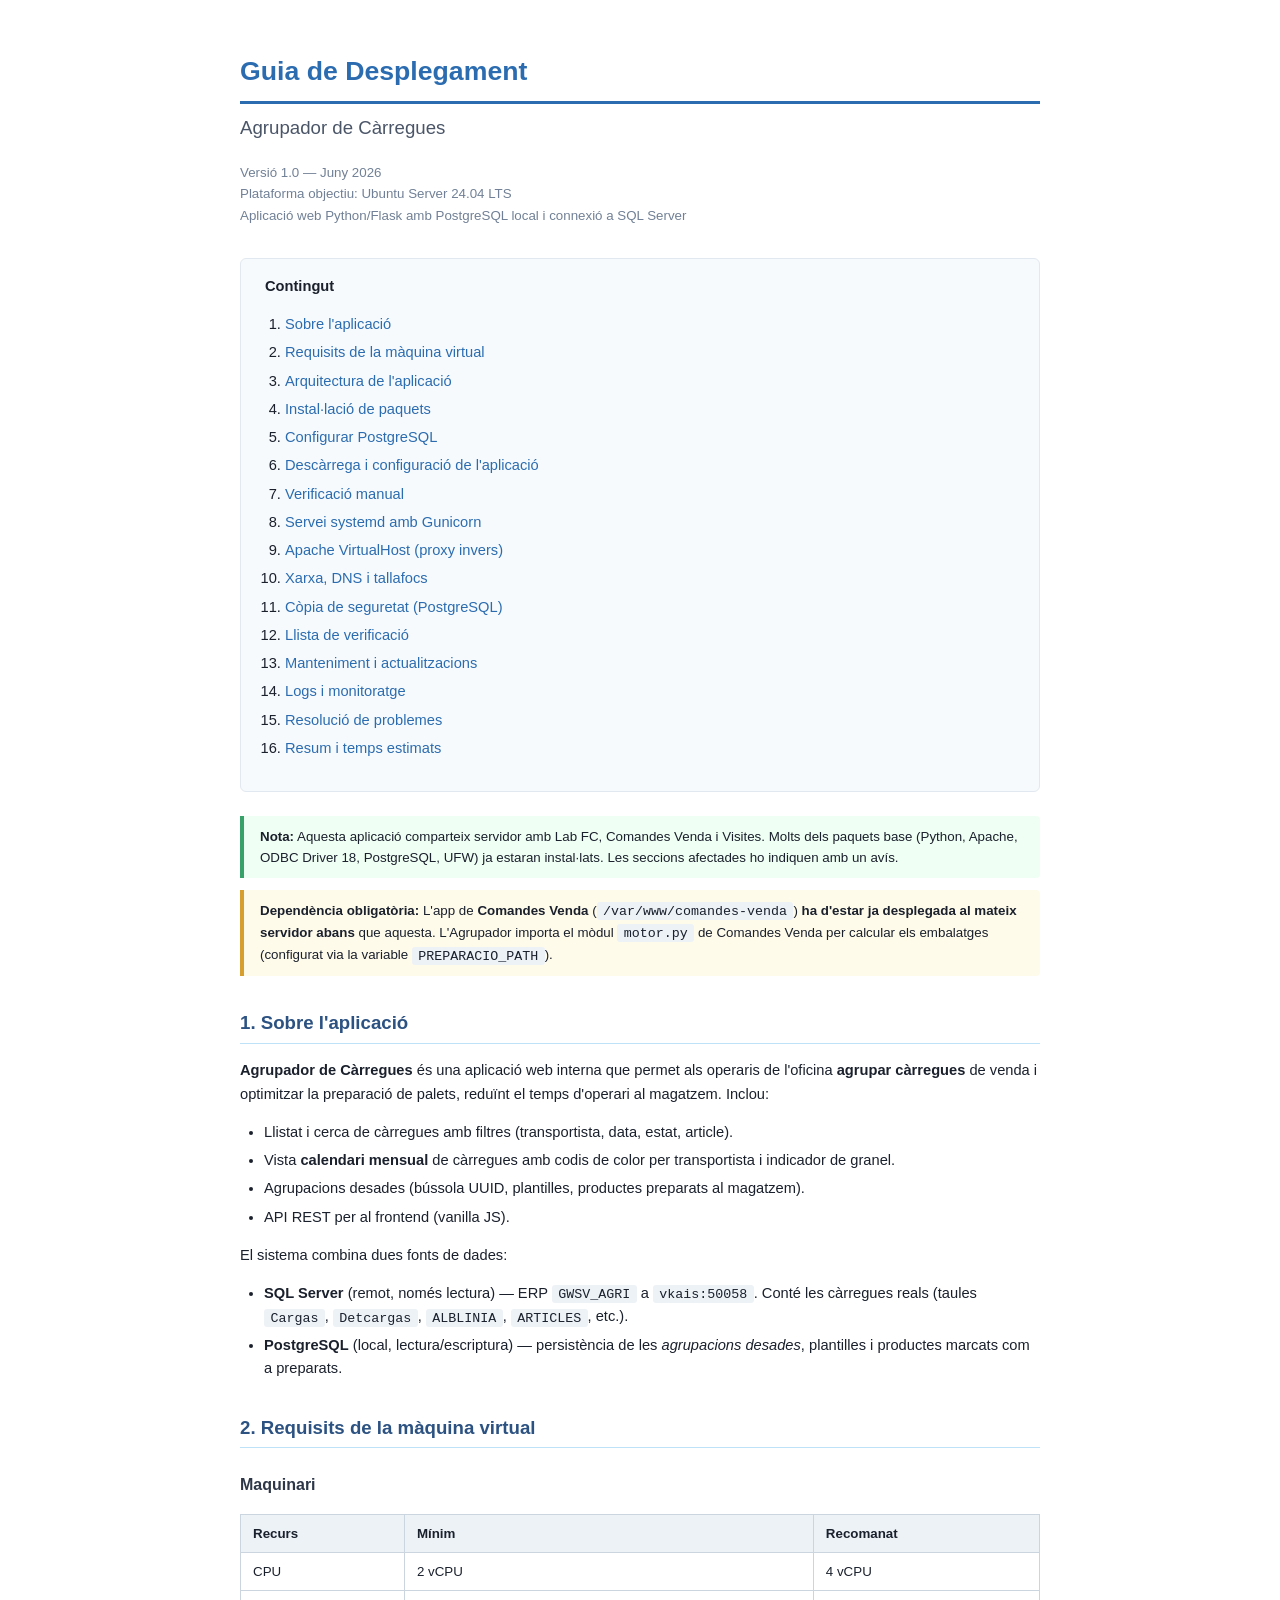
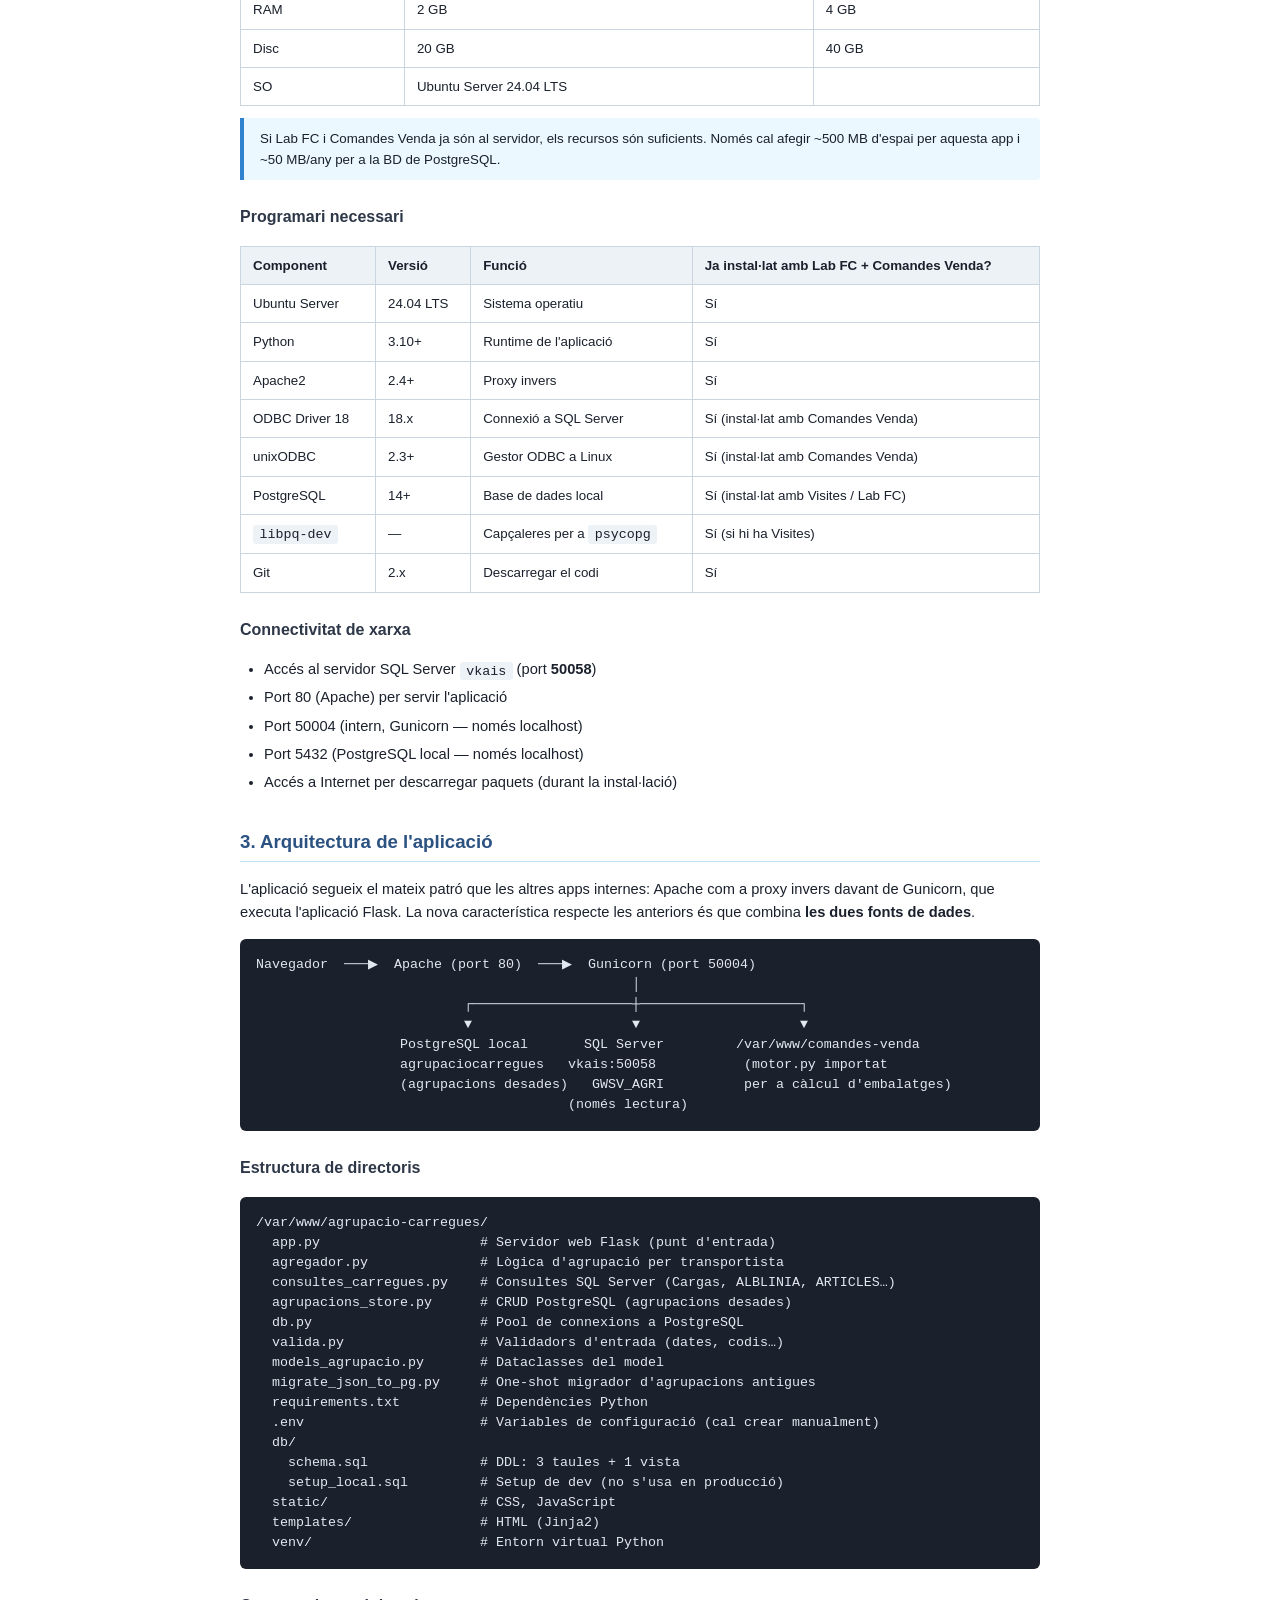
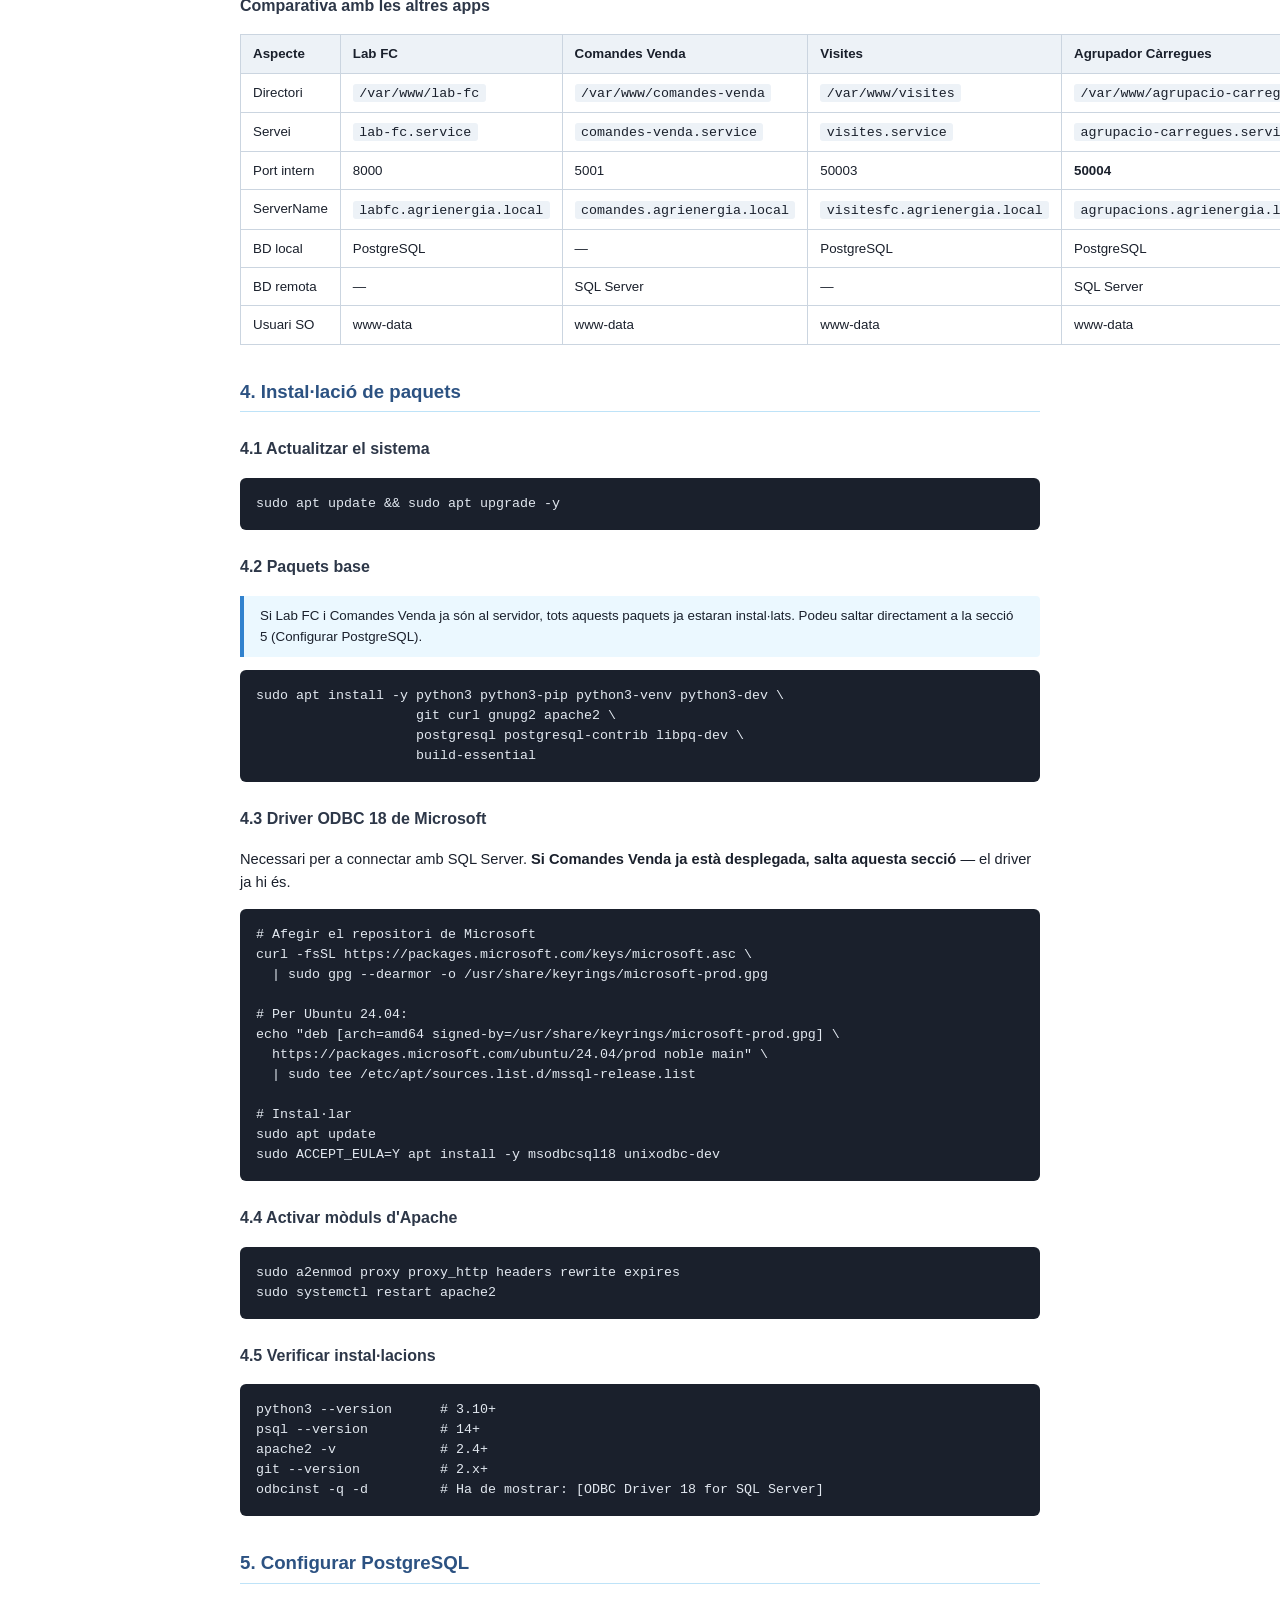
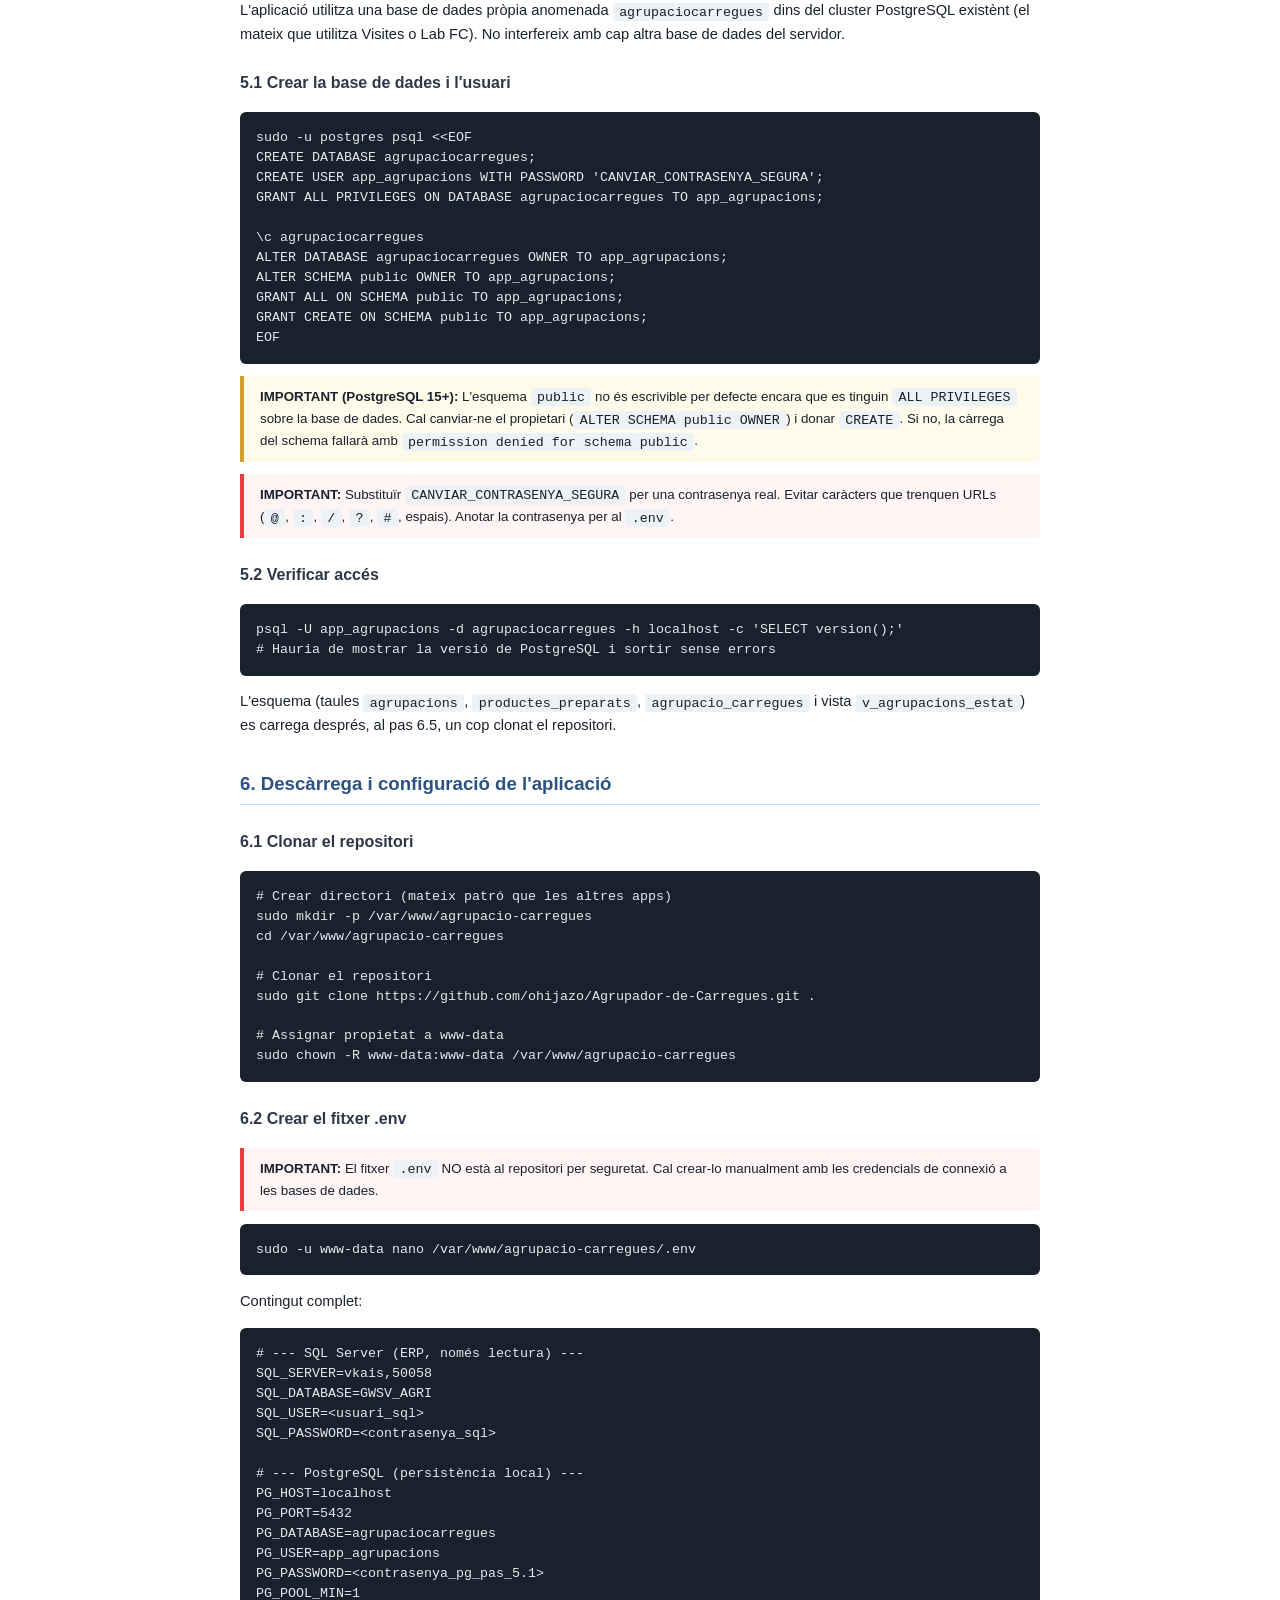
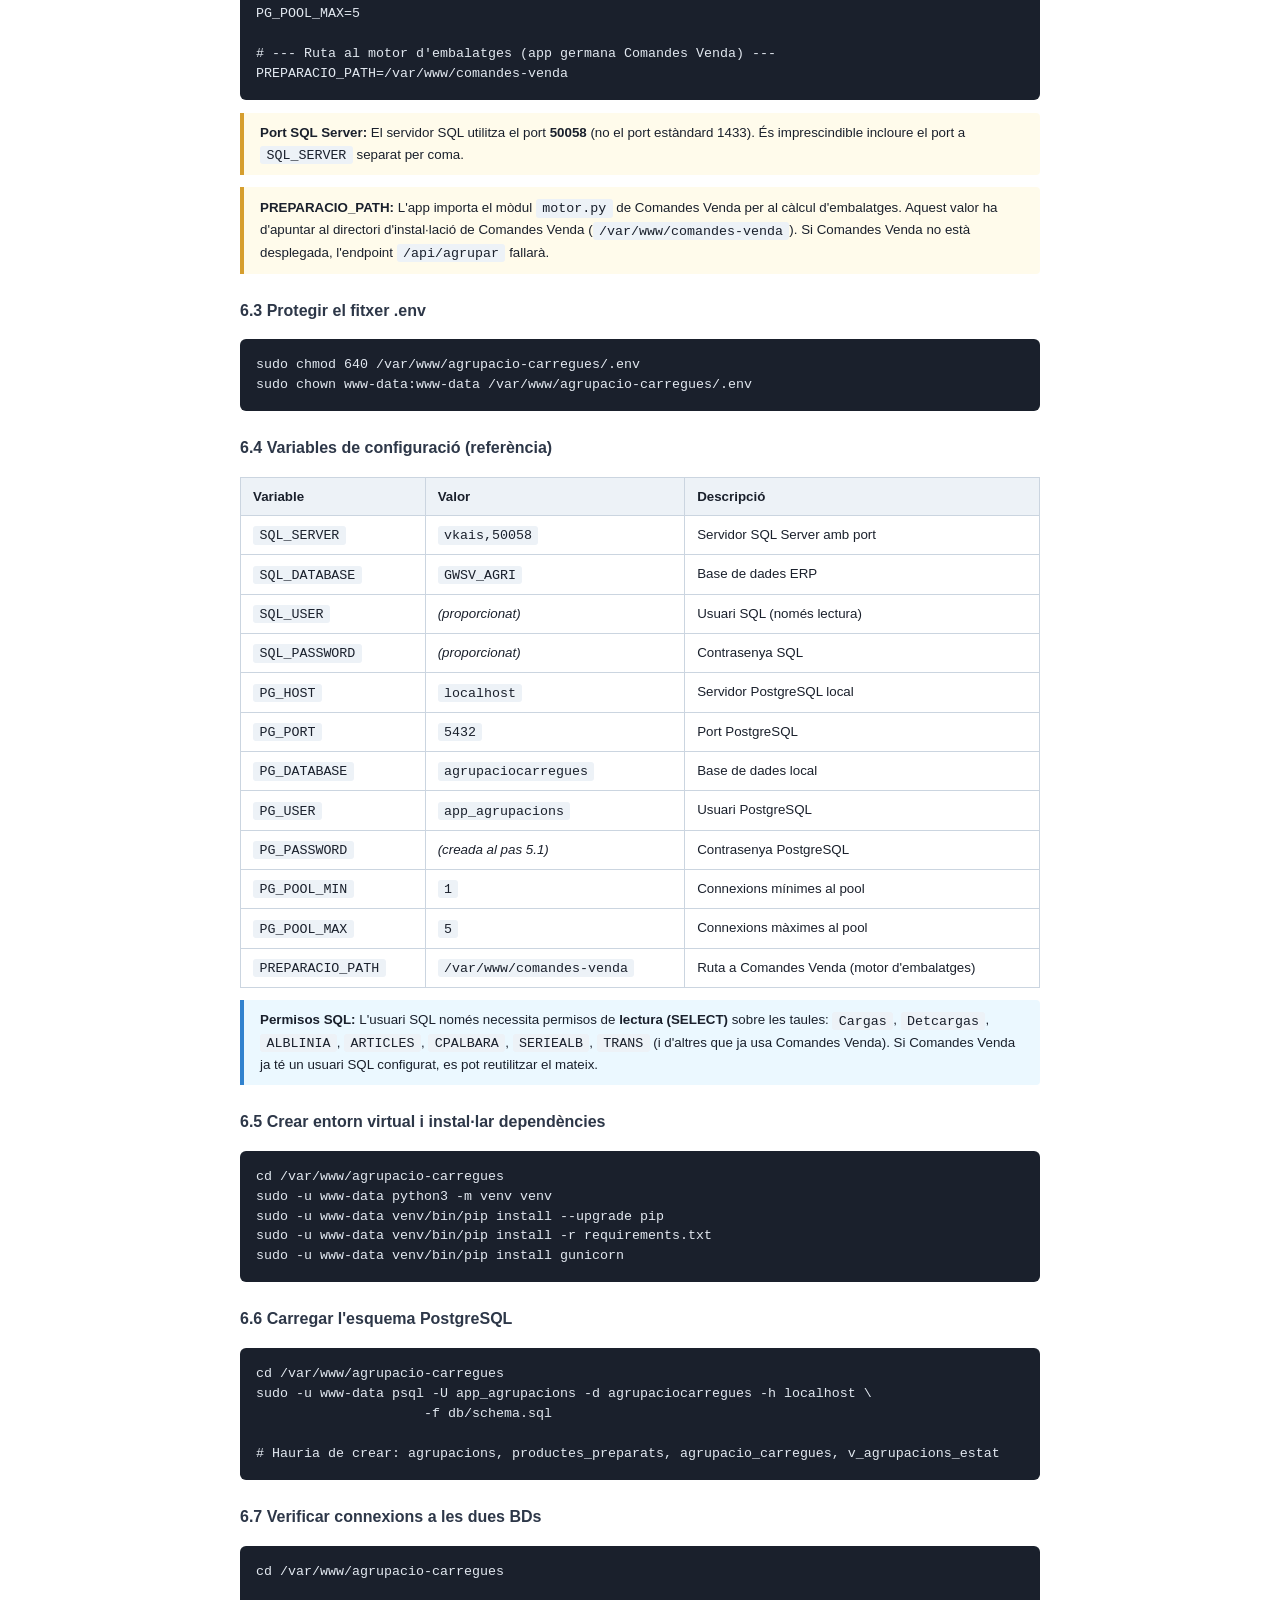
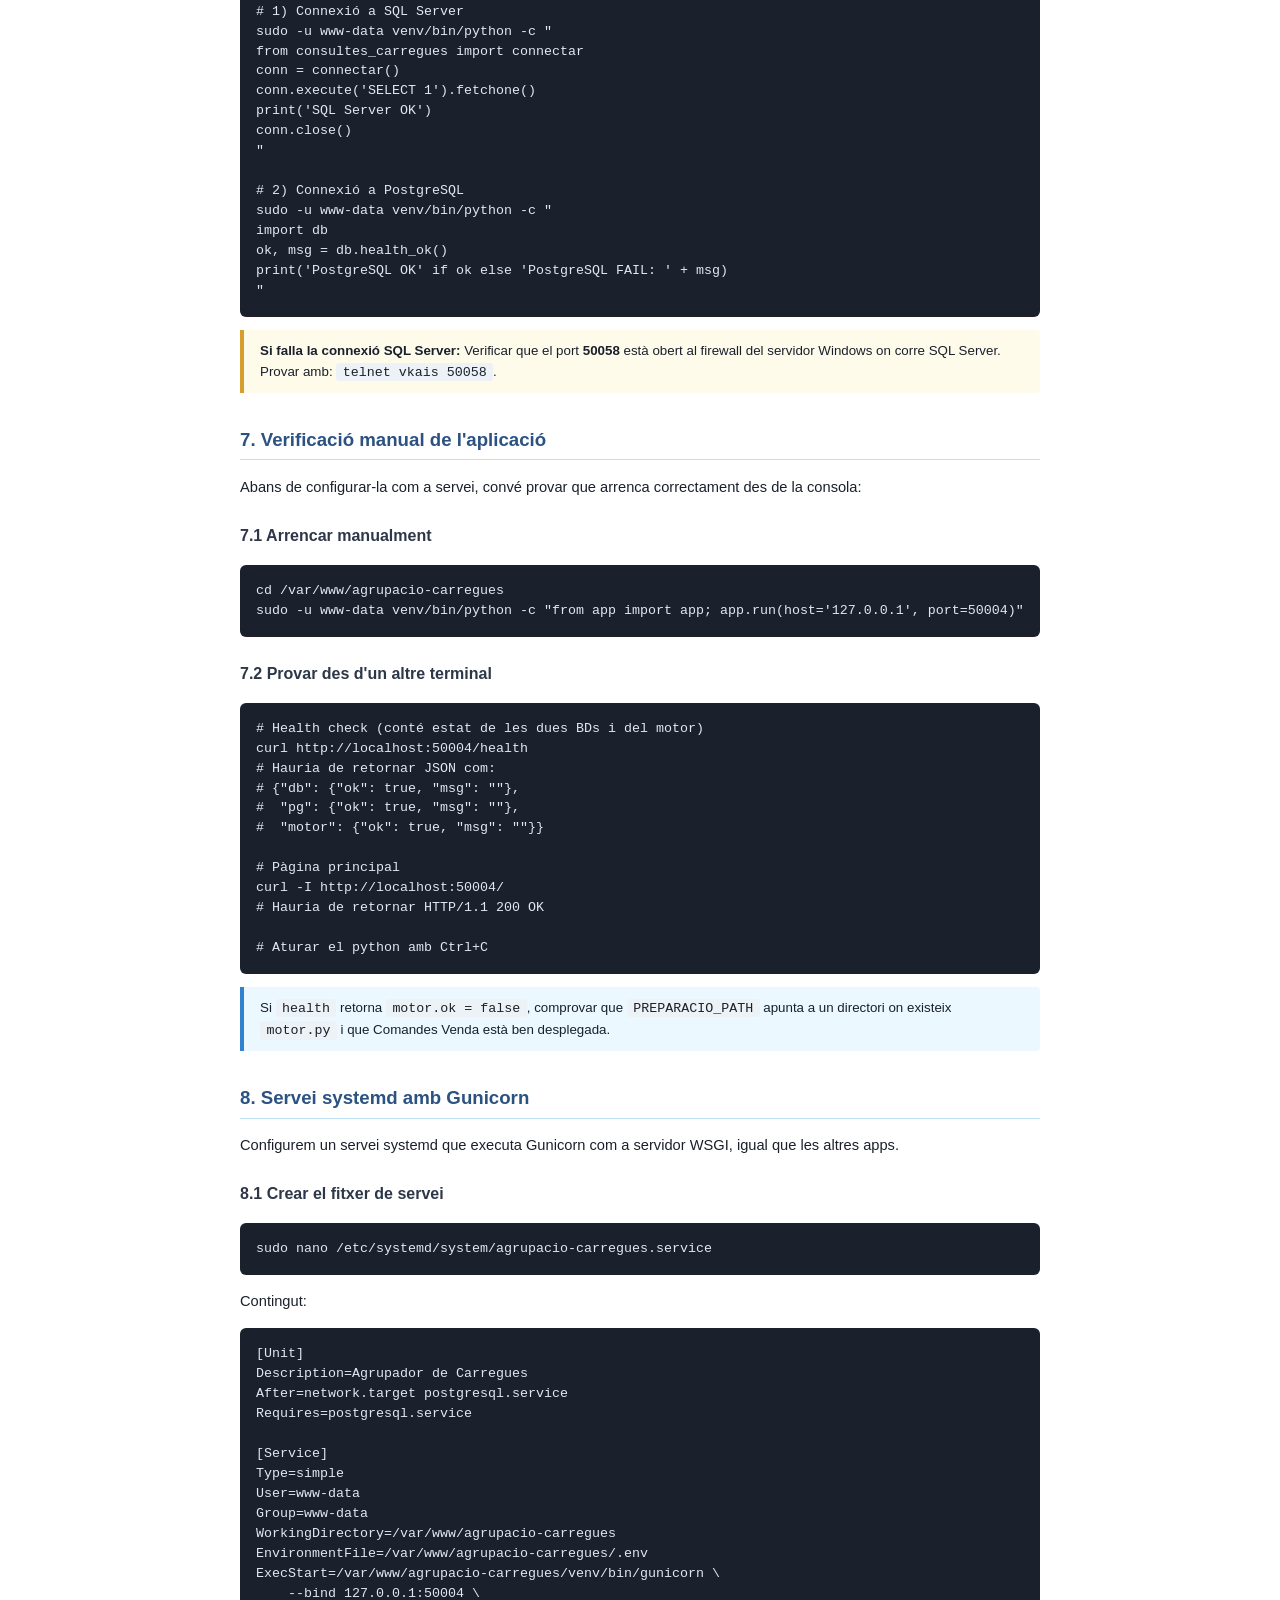
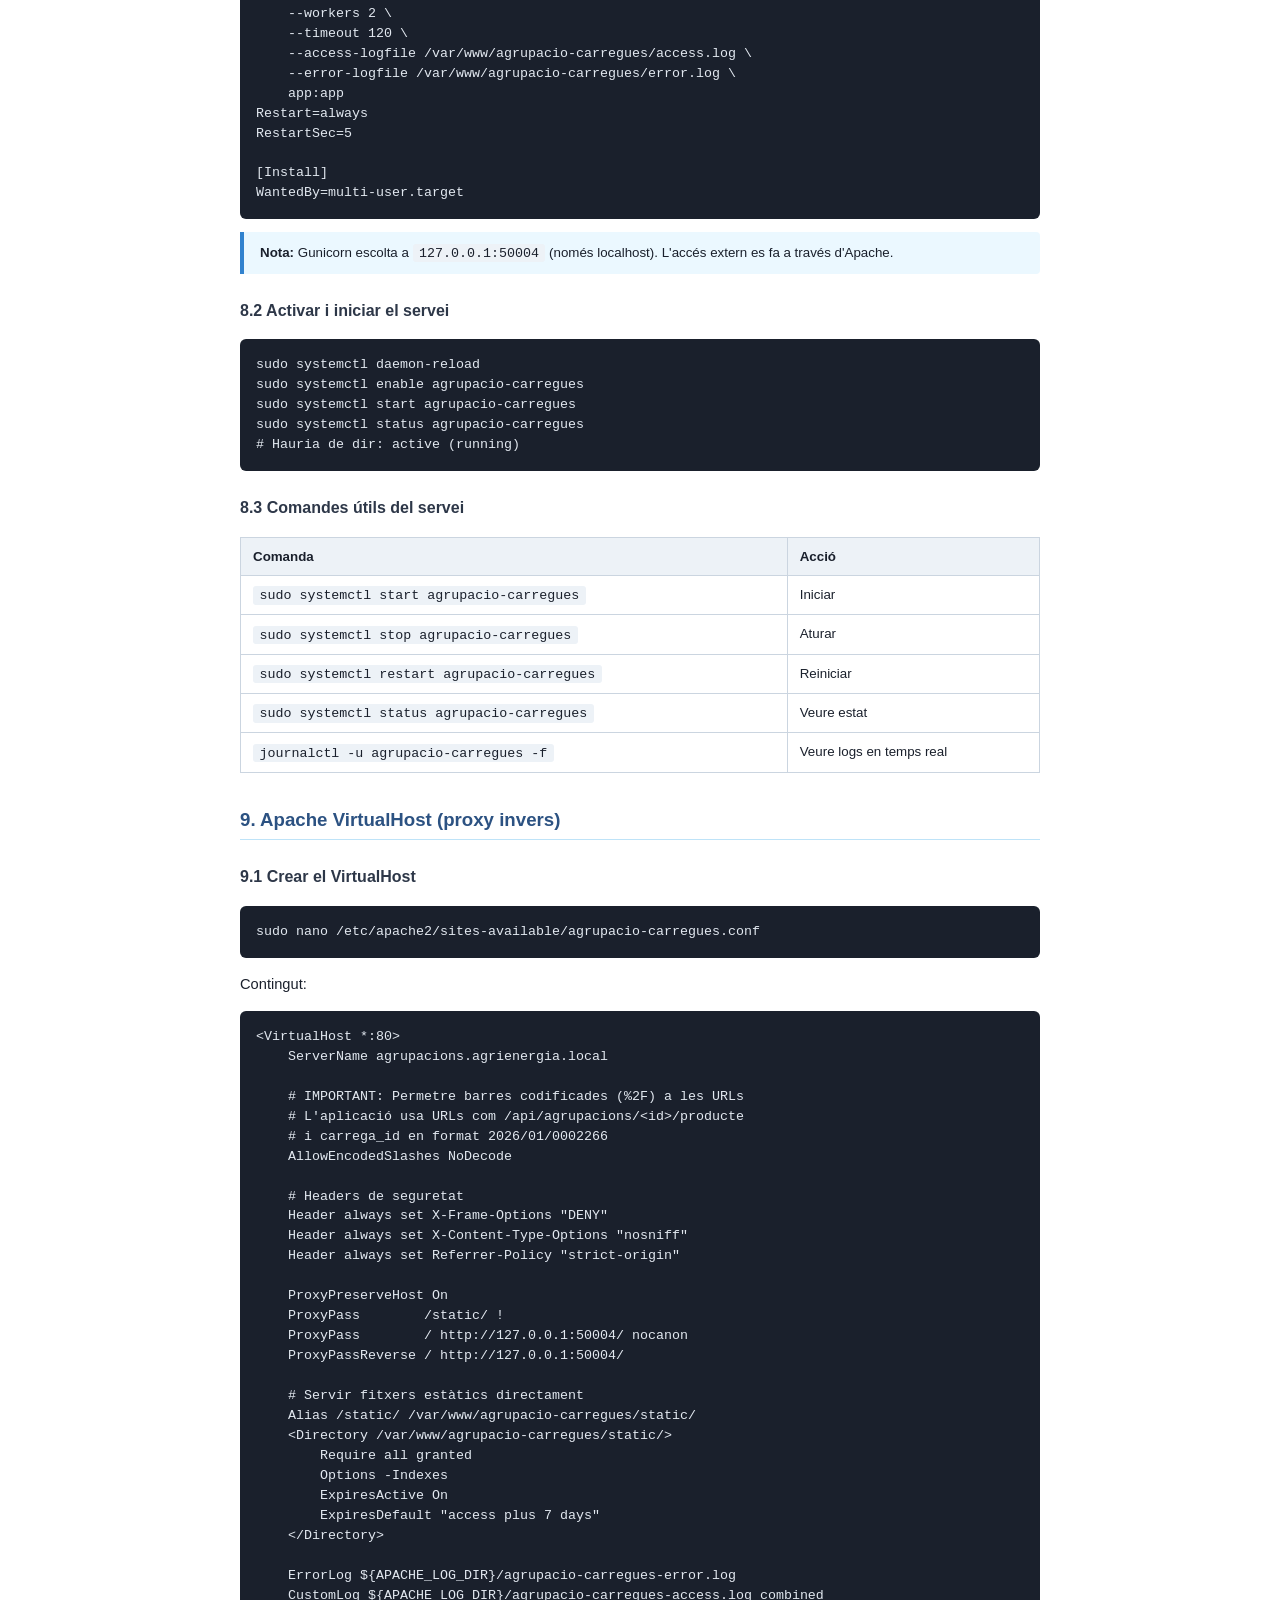
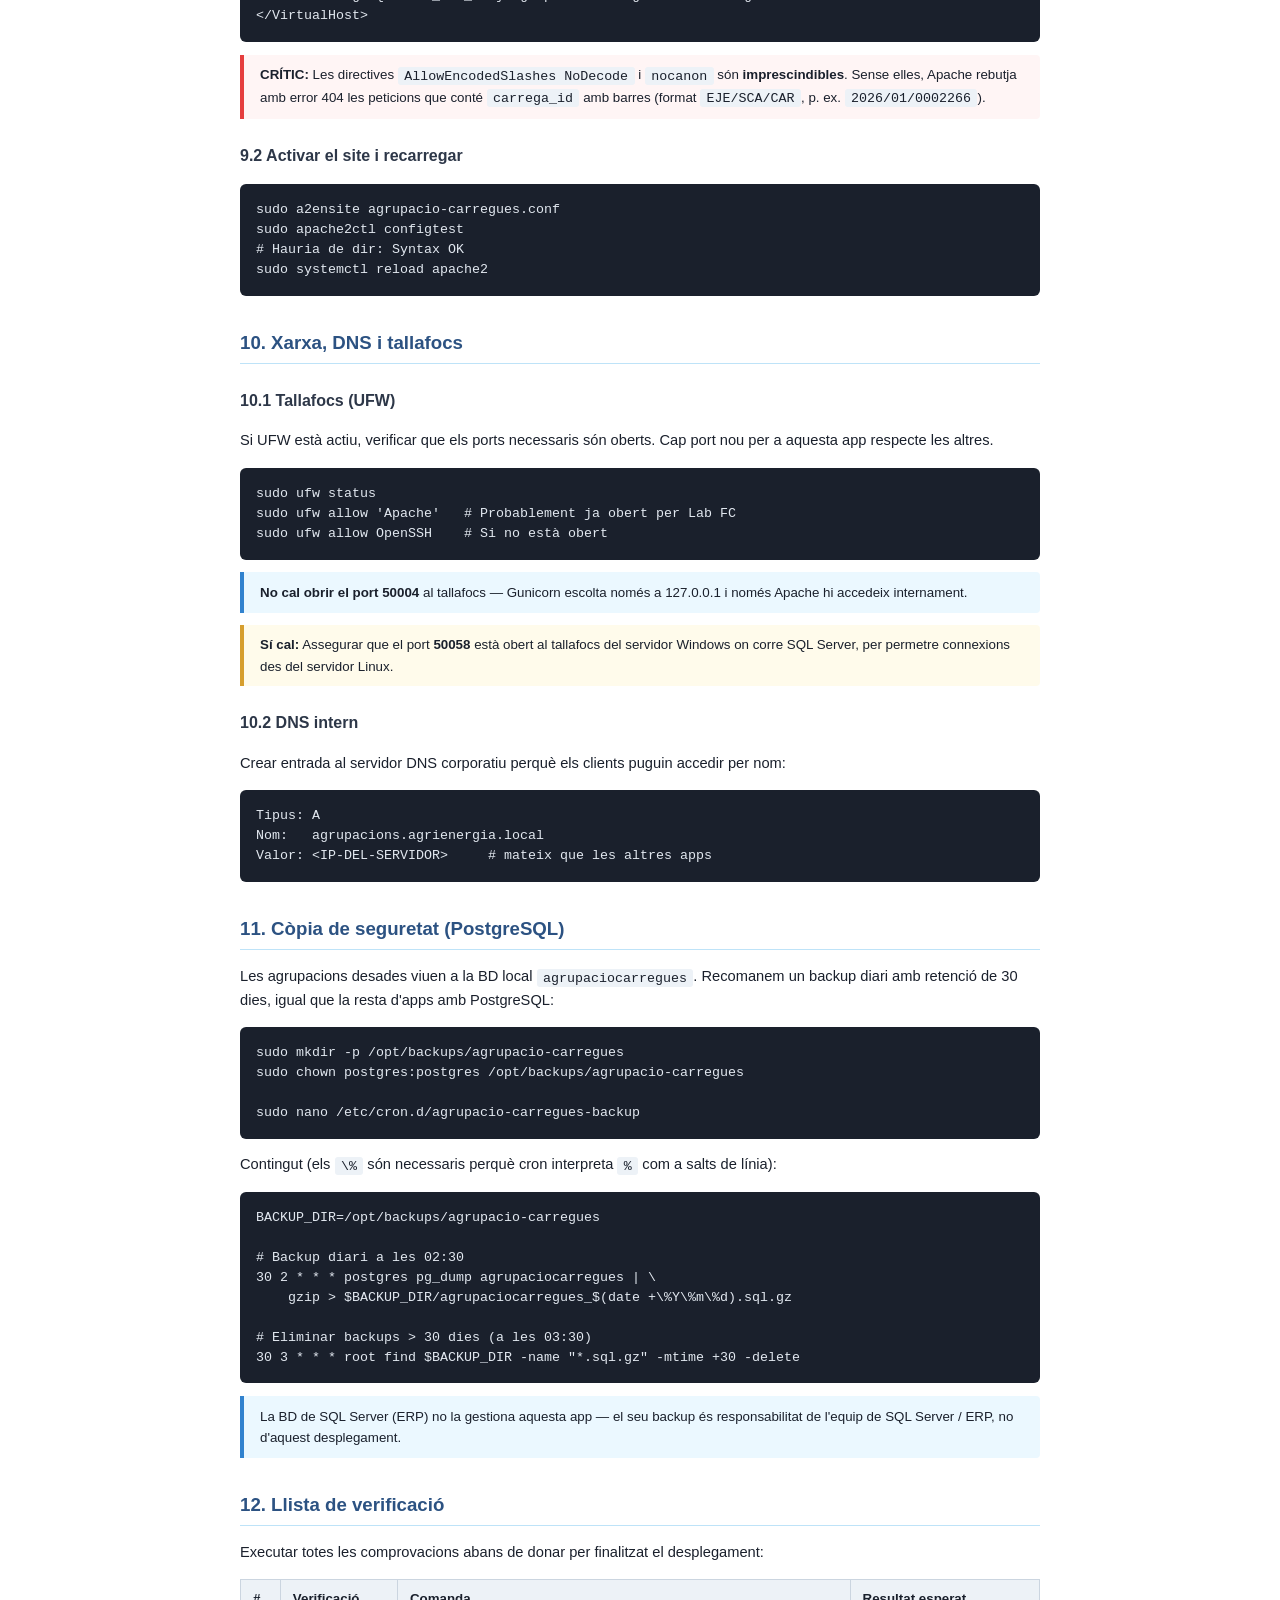
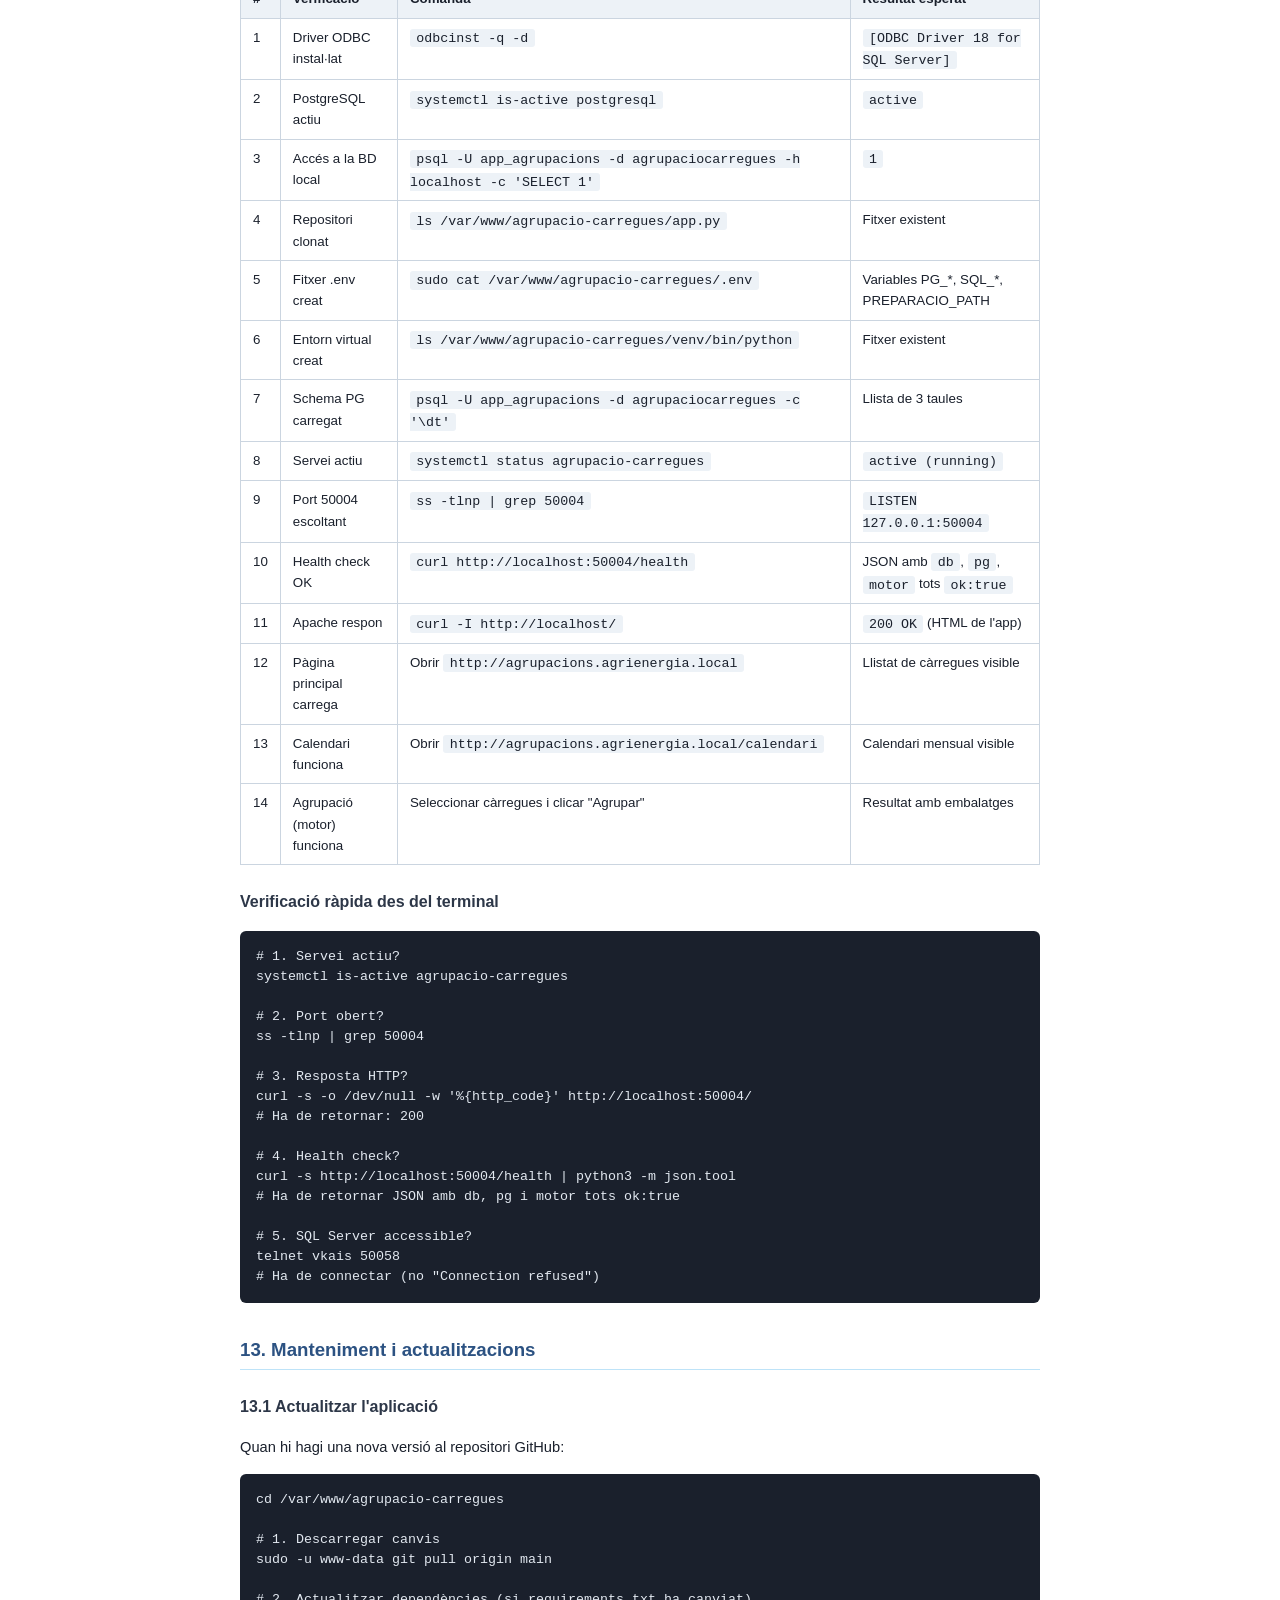
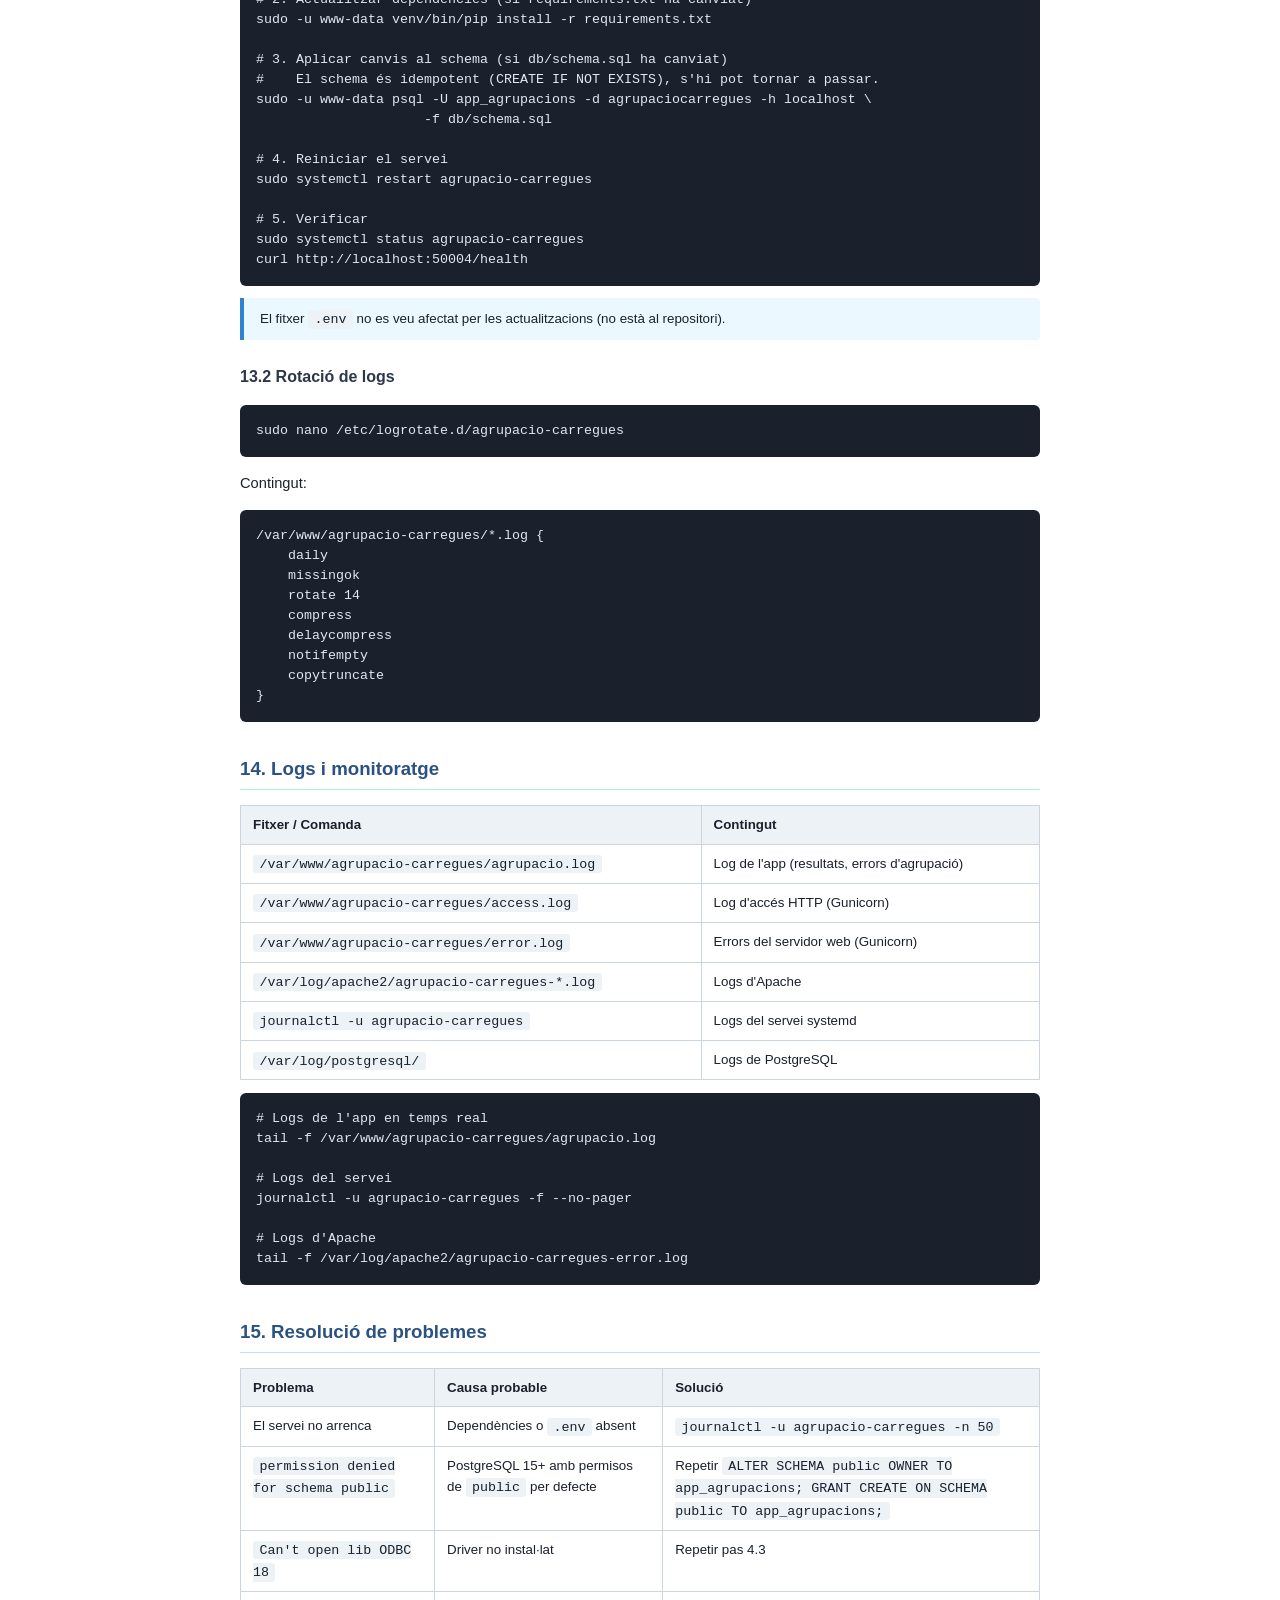
==== docs/guia-desplegament.html @ 23a61c4e "Guia de desplegament v1.0 (Ubuntu Server) Manual per a l'equip de sistemes amb totes les passes per " ====
<!DOCTYPE html>
<html lang="ca">
<head>
    <meta charset="UTF-8">
    <title>Guia de Desplegament - Agrupador de C&agrave;rregues</title>
    <style>
        @page { size: A4; margin: 2cm; }
        body { font-family: 'Segoe UI', Arial, sans-serif; font-size: 11pt; line-height: 1.6; color: #1a202c; max-width: 800px; margin: 0 auto; padding: 2rem; }
        h1 { color: #2b6cb0; font-size: 20pt; border-bottom: 3px solid #2b6cb0; padding-bottom: 0.5rem; }
        h2 { color: #2c5282; font-size: 14pt; margin-top: 2rem; border-bottom: 1px solid #bee3f8; padding-bottom: 0.3rem; page-break-after: avoid; }
        h3 { color: #2d3748; font-size: 12pt; margin-top: 1.5rem; page-break-after: avoid; }
        code { font-family: 'JetBrains Mono', 'Consolas', monospace; background: #edf2f7; padding: 0.1rem 0.4rem; border-radius: 3px; font-size: 10pt; }
        pre { background: #1a202c; color: #e2e8f0; padding: 1rem; border-radius: 6px; overflow-x: auto; font-size: 9.5pt; line-height: 1.5; }
        pre code { background: none; color: inherit; padding: 0; }
        table { width: 100%; border-collapse: collapse; margin: 0.75rem 0; font-size: 10pt; }
        th, td { border: 1px solid #cbd5e0; padding: 0.5rem 0.75rem; text-align: left; vertical-align: top; }
        th { background: #edf2f7; font-weight: 600; }
        .info { background: #ebf8ff; border-left: 4px solid #3182ce; padding: 0.6rem 1rem; margin: 0.75rem 0; border-radius: 0 4px 4px 0; font-size: 10pt; }
        .warning { background: #fffbeb; border-left: 4px solid #d69e2e; padding: 0.6rem 1rem; margin: 0.75rem 0; border-radius: 0 4px 4px 0; font-size: 10pt; }
        .danger { background: #fff5f5; border-left: 4px solid #e53e3e; padding: 0.6rem 1rem; margin: 0.75rem 0; border-radius: 0 4px 4px 0; font-size: 10pt; }
        .success { background: #f0fff4; border-left: 4px solid #38a169; padding: 0.6rem 1rem; margin: 0.75rem 0; border-radius: 0 4px 4px 0; font-size: 10pt; }
        .header-meta { color: #718096; font-size: 10pt; margin-bottom: 2rem; }
        .toc { background: #f7fafc; border: 1px solid #e2e8f0; border-radius: 6px; padding: 1rem 1.5rem; margin: 1.5rem 0; }
        .toc ol { padding-left: 1.25rem; }
        .toc a { color: #2b6cb0; text-decoration: none; }
        ul, ol { padding-left: 1.5rem; }
        li { margin-bottom: 0.3rem; }
        .footer { margin-top: 3rem; padding-top: 1rem; border-top: 1px solid #e2e8f0; color: #a0aec0; font-size: 9pt; text-align: center; }
    </style>
</head>
<body>

<h1>Guia de Desplegament</h1>
<p style="font-size: 14pt; color: #4a5568; margin-top: -0.5rem;">Agrupador de C&agrave;rregues</p>
<div class="header-meta">
    Versi&oacute; 1.0 &mdash; Juny 2026<br>
    Plataforma objectiu: Ubuntu Server 24.04 LTS<br>
    Aplicaci&oacute; web Python/Flask amb PostgreSQL local i connexi&oacute; a SQL Server
</div>

<div class="toc">
    <strong>Contingut</strong>
    <ol>
        <li><a href="#sobre">Sobre l'aplicaci&oacute;</a></li>
        <li><a href="#requisits">Requisits de la m&agrave;quina virtual</a></li>
        <li><a href="#arquitectura">Arquitectura de l'aplicaci&oacute;</a></li>
        <li><a href="#instal">Instal&middot;laci&oacute; de paquets</a></li>
        <li><a href="#postgres">Configurar PostgreSQL</a></li>
        <li><a href="#descarrega">Desc&agrave;rrega i configuraci&oacute; de l'aplicaci&oacute;</a></li>
        <li><a href="#verificacio-manual">Verificaci&oacute; manual</a></li>
        <li><a href="#servei">Servei systemd amb Gunicorn</a></li>
        <li><a href="#apache">Apache VirtualHost (proxy invers)</a></li>
        <li><a href="#xarxa">Xarxa, DNS i tallafocs</a></li>
        <li><a href="#backup">C&ograve;pia de seguretat (PostgreSQL)</a></li>
        <li><a href="#verificacio">Llista de verificaci&oacute;</a></li>
        <li><a href="#manteniment">Manteniment i actualitzacions</a></li>
        <li><a href="#logs">Logs i monitoratge</a></li>
        <li><a href="#troubleshooting">Resoluci&oacute; de problemes</a></li>
        <li><a href="#resum">Resum i temps estimats</a></li>
    </ol>
</div>

<div class="success">
    <strong>Nota:</strong> Aquesta aplicaci&oacute; comparteix servidor amb Lab FC, Comandes Venda i Visites. Molts dels paquets base (Python, Apache, ODBC Driver 18, PostgreSQL, UFW) ja estaran instal&middot;lats. Les seccions afectades ho indiquen amb un av&iacute;s.
</div>

<div class="warning">
    <strong>Depend&egrave;ncia obligat&ograve;ria:</strong> L'app de <strong>Comandes Venda</strong> (<code>/var/www/comandes-venda</code>) <strong>ha d'estar ja desplegada al mateix servidor abans</strong> que aquesta. L'Agrupador importa el m&ograve;dul <code>motor.py</code> de Comandes Venda per calcular els embalatges (configurat via la variable <code>PREPARACIO_PATH</code>).
</div>

<!-- 1. SOBRE L'APP -->
<h2 id="sobre">1. Sobre l'aplicaci&oacute;</h2>
<p><strong>Agrupador de C&agrave;rregues</strong> &eacute;s una aplicaci&oacute; web interna que permet als operaris de l'oficina <strong>agrupar c&agrave;rregues</strong> de venda i optimitzar la preparaci&oacute; de palets, redu&iuml;nt el temps d'operari al magatzem. Inclou:</p>
<ul>
    <li>Llistat i cerca de c&agrave;rregues amb filtres (transportista, data, estat, article).</li>
    <li>Vista <strong>calendari mensual</strong> de c&agrave;rregues amb codis de color per transportista i indicador de granel.</li>
    <li>Agrupacions desades (b&uacute;ssola UUID, plantilles, productes preparats al magatzem).</li>
    <li>API REST per al frontend (vanilla JS).</li>
</ul>

<p>El sistema combina dues fonts de dades:</p>
<ul>
    <li><strong>SQL Server</strong> (remot, nom&eacute;s lectura) &mdash; ERP <code>GWSV_AGRI</code> a <code>vkais:50058</code>. Cont&eacute; les c&agrave;rregues reals (taules <code>Cargas</code>, <code>Detcargas</code>, <code>ALBLINIA</code>, <code>ARTICLES</code>, etc.).</li>
    <li><strong>PostgreSQL</strong> (local, lectura/escriptura) &mdash; persist&egrave;ncia de les <em>agrupacions desades</em>, plantilles i productes marcats com a preparats.</li>
</ul>

<!-- 2. REQUISITS VM -->
<h2 id="requisits">2. Requisits de la m&agrave;quina virtual</h2>

<h3>Maquinari</h3>
<table>
    <tr><th>Recurs</th><th>M&iacute;nim</th><th>Recomanat</th></tr>
    <tr><td>CPU</td><td>2 vCPU</td><td>4 vCPU</td></tr>
    <tr><td>RAM</td><td>2 GB</td><td>4 GB</td></tr>
    <tr><td>Disc</td><td>20 GB</td><td>40 GB</td></tr>
    <tr><td>SO</td><td>Ubuntu Server 24.04 LTS</td><td></td></tr>
</table>

<div class="info">
    Si Lab FC i Comandes Venda ja s&oacute;n al servidor, els recursos s&oacute;n suficients. Nom&eacute;s cal afegir ~500 MB d'espai per aquesta app i ~50 MB/any per a la BD de PostgreSQL.
</div>

<h3>Programari necessari</h3>
<table>
    <tr><th>Component</th><th>Versi&oacute;</th><th>Funci&oacute;</th><th>Ja instal&middot;lat amb Lab FC + Comandes Venda?</th></tr>
    <tr><td>Ubuntu Server</td><td>24.04 LTS</td><td>Sistema operatiu</td><td>S&iacute;</td></tr>
    <tr><td>Python</td><td>3.10+</td><td>Runtime de l'aplicaci&oacute;</td><td>S&iacute;</td></tr>
    <tr><td>Apache2</td><td>2.4+</td><td>Proxy invers</td><td>S&iacute;</td></tr>
    <tr><td>ODBC Driver 18</td><td>18.x</td><td>Connexi&oacute; a SQL Server</td><td>S&iacute; (instal&middot;lat amb Comandes Venda)</td></tr>
    <tr><td>unixODBC</td><td>2.3+</td><td>Gestor ODBC a Linux</td><td>S&iacute; (instal&middot;lat amb Comandes Venda)</td></tr>
    <tr><td>PostgreSQL</td><td>14+</td><td>Base de dades local</td><td>S&iacute; (instal&middot;lat amb Visites / Lab FC)</td></tr>
    <tr><td><code>libpq-dev</code></td><td>&mdash;</td><td>Capçaleres per a <code>psycopg</code></td><td>S&iacute; (si hi ha Visites)</td></tr>
    <tr><td>Git</td><td>2.x</td><td>Descarregar el codi</td><td>S&iacute;</td></tr>
</table>

<h3>Connectivitat de xarxa</h3>
<ul>
    <li>Acc&eacute;s al servidor SQL Server <code>vkais</code> (port <strong>50058</strong>)</li>
    <li>Port 80 (Apache) per servir l'aplicaci&oacute;</li>
    <li>Port 50004 (intern, Gunicorn &mdash; nom&eacute;s localhost)</li>
    <li>Port 5432 (PostgreSQL local &mdash; nom&eacute;s localhost)</li>
    <li>Acc&eacute;s a Internet per descarregar paquets (durant la instal&middot;laci&oacute;)</li>
</ul>

<!-- 3. ARQUITECTURA -->
<h2 id="arquitectura">3. Arquitectura de l'aplicaci&oacute;</h2>

<p>L'aplicaci&oacute; segueix el mateix patr&oacute; que les altres apps internes: Apache com a proxy invers davant de Gunicorn, que executa l'aplicaci&oacute; Flask. La nova caracter&iacute;stica respecte les anteriors &eacute;s que combina <strong>les dues fonts de dades</strong>.</p>

<pre><code>Navegador  ───▶  Apache (port 80)  ───▶  Gunicorn (port 50004)
                                               │
                          ┌────────────────────┼────────────────────┐
                          ▼                    ▼                    ▼
                  PostgreSQL local       SQL Server         /var/www/comandes-venda
                  agrupaciocarregues   vkais:50058           (motor.py importat
                  (agrupacions desades)   GWSV_AGRI          per a c&agrave;lcul d'embalatges)
                                       (nom&eacute;s lectura)</code></pre>

<h3>Estructura de directoris</h3>
<pre><code>/var/www/agrupacio-carregues/
  app.py                    # Servidor web Flask (punt d'entrada)
  agregador.py              # L&ograve;gica d'agrupaci&oacute; per transportista
  consultes_carregues.py    # Consultes SQL Server (Cargas, ALBLINIA, ARTICLES…)
  agrupacions_store.py      # CRUD PostgreSQL (agrupacions desades)
  db.py                     # Pool de connexions a PostgreSQL
  valida.py                 # Validadors d'entrada (dates, codis…)
  models_agrupacio.py       # Dataclasses del model
  migrate_json_to_pg.py     # One-shot migrador d'agrupacions antigues
  requirements.txt          # Depend&egrave;ncies Python
  .env                      # Variables de configuraci&oacute; (cal crear manualment)
  db/
    schema.sql              # DDL: 3 taules + 1 vista
    setup_local.sql         # Setup de dev (no s'usa en producci&oacute;)
  static/                   # CSS, JavaScript
  templates/                # HTML (Jinja2)
  venv/                     # Entorn virtual Python</code></pre>

<h3>Comparativa amb les altres apps</h3>
<table>
    <tr><th>Aspecte</th><th>Lab FC</th><th>Comandes Venda</th><th>Visites</th><th>Agrupador C&agrave;rregues</th></tr>
    <tr><td>Directori</td><td><code>/var/www/lab-fc</code></td><td><code>/var/www/comandes-venda</code></td><td><code>/var/www/visites</code></td><td><code>/var/www/agrupacio-carregues</code></td></tr>
    <tr><td>Servei</td><td><code>lab-fc.service</code></td><td><code>comandes-venda.service</code></td><td><code>visites.service</code></td><td><code>agrupacio-carregues.service</code></td></tr>
    <tr><td>Port intern</td><td>8000</td><td>5001</td><td>50003</td><td><strong>50004</strong></td></tr>
    <tr><td>ServerName</td><td><code>labfc.agrienergia.local</code></td><td><code>comandes.agrienergia.local</code></td><td><code>visitesfc.agrienergia.local</code></td><td><code>agrupacions.agrienergia.local</code></td></tr>
    <tr><td>BD local</td><td>PostgreSQL</td><td>&mdash;</td><td>PostgreSQL</td><td>PostgreSQL</td></tr>
    <tr><td>BD remota</td><td>&mdash;</td><td>SQL Server</td><td>&mdash;</td><td>SQL Server</td></tr>
    <tr><td>Usuari SO</td><td>www-data</td><td>www-data</td><td>www-data</td><td>www-data</td></tr>
</table>

<!-- 4. INSTAL·LACIÓ PAQUETS -->
<h2 id="instal">4. Instal&middot;laci&oacute; de paquets</h2>

<h3>4.1 Actualitzar el sistema</h3>
<pre><code>sudo apt update && sudo apt upgrade -y</code></pre>

<h3>4.2 Paquets base</h3>
<div class="info">
    Si Lab FC i Comandes Venda ja s&oacute;n al servidor, tots aquests paquets ja estaran instal&middot;lats. Podeu saltar directament a la secci&oacute; 5 (Configurar PostgreSQL).
</div>
<pre><code>sudo apt install -y python3 python3-pip python3-venv python3-dev \
                    git curl gnupg2 apache2 \
                    postgresql postgresql-contrib libpq-dev \
                    build-essential</code></pre>

<h3>4.3 Driver ODBC 18 de Microsoft</h3>
<p>Necessari per a connectar amb SQL Server. <strong>Si Comandes Venda ja est&agrave; desplegada, salta aquesta secci&oacute;</strong> &mdash; el driver ja hi &eacute;s.</p>
<pre><code># Afegir el repositori de Microsoft
curl -fsSL https://packages.microsoft.com/keys/microsoft.asc \
  | sudo gpg --dearmor -o /usr/share/keyrings/microsoft-prod.gpg

# Per Ubuntu 24.04:
echo "deb [arch=amd64 signed-by=/usr/share/keyrings/microsoft-prod.gpg] \
  https://packages.microsoft.com/ubuntu/24.04/prod noble main" \
  | sudo tee /etc/apt/sources.list.d/mssql-release.list

# Instal·lar
sudo apt update
sudo ACCEPT_EULA=Y apt install -y msodbcsql18 unixodbc-dev</code></pre>

<h3>4.4 Activar m&ograve;duls d'Apache</h3>
<pre><code>sudo a2enmod proxy proxy_http headers rewrite expires
sudo systemctl restart apache2</code></pre>

<h3>4.5 Verificar instal&middot;lacions</h3>
<pre><code>python3 --version      # 3.10+
psql --version         # 14+
apache2 -v             # 2.4+
git --version          # 2.x+
odbcinst -q -d         # Ha de mostrar: [ODBC Driver 18 for SQL Server]</code></pre>

<!-- 5. POSTGRES -->
<h2 id="postgres">5. Configurar PostgreSQL</h2>

<p>L'aplicaci&oacute; utilitza una base de dades pr&ograve;pia anomenada <code>agrupaciocarregues</code> dins del cluster PostgreSQL exist&egrave;nt (el mateix que utilitza Visites o Lab FC). No interfereix amb cap altra base de dades del servidor.</p>

<h3>5.1 Crear la base de dades i l'usuari</h3>
<pre><code>sudo -u postgres psql &lt;&lt;EOF
CREATE DATABASE agrupaciocarregues;
CREATE USER app_agrupacions WITH PASSWORD 'CANVIAR_CONTRASENYA_SEGURA';
GRANT ALL PRIVILEGES ON DATABASE agrupaciocarregues TO app_agrupacions;

\c agrupaciocarregues
ALTER DATABASE agrupaciocarregues OWNER TO app_agrupacions;
ALTER SCHEMA public OWNER TO app_agrupacions;
GRANT ALL ON SCHEMA public TO app_agrupacions;
GRANT CREATE ON SCHEMA public TO app_agrupacions;
EOF</code></pre>

<div class="warning">
    <strong>IMPORTANT (PostgreSQL 15+):</strong> L'esquema <code>public</code> no &eacute;s escrivible per defecte encara que es tinguin <code>ALL PRIVILEGES</code> sobre la base de dades. Cal canviar-ne el propietari (<code>ALTER SCHEMA public OWNER</code>) i donar <code>CREATE</code>. Si no, la c&agrave;rrega del schema fallar&agrave; amb <code>permission denied for schema public</code>.
</div>

<div class="danger">
    <strong>IMPORTANT:</strong> Substitu&iuml;r <code>CANVIAR_CONTRASENYA_SEGURA</code> per una contrasenya real. Evitar car&agrave;cters que trenquen URLs (<code>@</code>, <code>:</code>, <code>/</code>, <code>?</code>, <code>#</code>, espais). Anotar la contrasenya per al <code>.env</code>.
</div>

<h3>5.2 Verificar acc&eacute;s</h3>
<pre><code>psql -U app_agrupacions -d agrupaciocarregues -h localhost -c 'SELECT version();'
# Hauria de mostrar la versi&oacute; de PostgreSQL i sortir sense errors</code></pre>

<p>L'esquema (taules <code>agrupacions</code>, <code>productes_preparats</code>, <code>agrupacio_carregues</code> i vista <code>v_agrupacions_estat</code>) es carrega despr&eacute;s, al pas 6.5, un cop clonat el repositori.</p>

<!-- 6. DESCÀRREGA I CONFIGURACIÓ -->
<h2 id="descarrega">6. Desc&agrave;rrega i configuraci&oacute; de l'aplicaci&oacute;</h2>

<h3>6.1 Clonar el repositori</h3>
<pre><code># Crear directori (mateix patr&oacute; que les altres apps)
sudo mkdir -p /var/www/agrupacio-carregues
cd /var/www/agrupacio-carregues

# Clonar el repositori
sudo git clone https://github.com/ohijazo/Agrupador-de-Carregues.git .

# Assignar propietat a www-data
sudo chown -R www-data:www-data /var/www/agrupacio-carregues</code></pre>

<h3>6.2 Crear el fitxer .env</h3>
<div class="danger">
    <strong>IMPORTANT:</strong> El fitxer <code>.env</code> NO est&agrave; al repositori per seguretat. Cal crear-lo manualment amb les credencials de connexi&oacute; a les bases de dades.
</div>
<pre><code>sudo -u www-data nano /var/www/agrupacio-carregues/.env</code></pre>

<p>Contingut complet:</p>
<pre><code># --- SQL Server (ERP, nom&eacute;s lectura) ---
SQL_SERVER=vkais,50058
SQL_DATABASE=GWSV_AGRI
SQL_USER=&lt;usuari_sql&gt;
SQL_PASSWORD=&lt;contrasenya_sql&gt;

# --- PostgreSQL (persist&egrave;ncia local) ---
PG_HOST=localhost
PG_PORT=5432
PG_DATABASE=agrupaciocarregues
PG_USER=app_agrupacions
PG_PASSWORD=&lt;contrasenya_pg_pas_5.1&gt;
PG_POOL_MIN=1
PG_POOL_MAX=5

# --- Ruta al motor d'embalatges (app germana Comandes Venda) ---
PREPARACIO_PATH=/var/www/comandes-venda</code></pre>

<div class="warning">
    <strong>Port SQL Server:</strong> El servidor SQL utilitza el port <strong>50058</strong> (no el port est&agrave;ndard 1433). &Eacute;s imprescindible incloure el port a <code>SQL_SERVER</code> separat per coma.
</div>

<div class="warning">
    <strong>PREPARACIO_PATH:</strong> L'app importa el m&ograve;dul <code>motor.py</code> de Comandes Venda per al c&agrave;lcul d'embalatges. Aquest valor ha d'apuntar al directori d'instal&middot;laci&oacute; de Comandes Venda (<code>/var/www/comandes-venda</code>). Si Comandes Venda no est&agrave; desplegada, l'endpoint <code>/api/agrupar</code> fallar&agrave;.
</div>

<h3>6.3 Protegir el fitxer .env</h3>
<pre><code>sudo chmod 640 /var/www/agrupacio-carregues/.env
sudo chown www-data:www-data /var/www/agrupacio-carregues/.env</code></pre>

<h3>6.4 Variables de configuraci&oacute; (refer&egrave;ncia)</h3>
<table>
    <tr><th>Variable</th><th>Valor</th><th>Descripci&oacute;</th></tr>
    <tr><td><code>SQL_SERVER</code></td><td><code>vkais,50058</code></td><td>Servidor SQL Server amb port</td></tr>
    <tr><td><code>SQL_DATABASE</code></td><td><code>GWSV_AGRI</code></td><td>Base de dades ERP</td></tr>
    <tr><td><code>SQL_USER</code></td><td><em>(proporcionat)</em></td><td>Usuari SQL (nom&eacute;s lectura)</td></tr>
    <tr><td><code>SQL_PASSWORD</code></td><td><em>(proporcionat)</em></td><td>Contrasenya SQL</td></tr>
    <tr><td><code>PG_HOST</code></td><td><code>localhost</code></td><td>Servidor PostgreSQL local</td></tr>
    <tr><td><code>PG_PORT</code></td><td><code>5432</code></td><td>Port PostgreSQL</td></tr>
    <tr><td><code>PG_DATABASE</code></td><td><code>agrupaciocarregues</code></td><td>Base de dades local</td></tr>
    <tr><td><code>PG_USER</code></td><td><code>app_agrupacions</code></td><td>Usuari PostgreSQL</td></tr>
    <tr><td><code>PG_PASSWORD</code></td><td><em>(creada al pas 5.1)</em></td><td>Contrasenya PostgreSQL</td></tr>
    <tr><td><code>PG_POOL_MIN</code></td><td><code>1</code></td><td>Connexions m&iacute;nimes al pool</td></tr>
    <tr><td><code>PG_POOL_MAX</code></td><td><code>5</code></td><td>Connexions m&agrave;ximes al pool</td></tr>
    <tr><td><code>PREPARACIO_PATH</code></td><td><code>/var/www/comandes-venda</code></td><td>Ruta a Comandes Venda (motor d'embalatges)</td></tr>
</table>

<div class="info">
    <strong>Permisos SQL:</strong> L'usuari SQL nom&eacute;s necessita permisos de <strong>lectura (SELECT)</strong> sobre les taules: <code>Cargas</code>, <code>Detcargas</code>, <code>ALBLINIA</code>, <code>ARTICLES</code>, <code>CPALBARA</code>, <code>SERIEALB</code>, <code>TRANS</code> (i d'altres que ja usa Comandes Venda). Si Comandes Venda ja t&eacute; un usuari SQL configurat, es pot reutilitzar el mateix.
</div>

<h3>6.5 Crear entorn virtual i instal&middot;lar depend&egrave;ncies</h3>
<pre><code>cd /var/www/agrupacio-carregues
sudo -u www-data python3 -m venv venv
sudo -u www-data venv/bin/pip install --upgrade pip
sudo -u www-data venv/bin/pip install -r requirements.txt
sudo -u www-data venv/bin/pip install gunicorn</code></pre>

<h3>6.6 Carregar l'esquema PostgreSQL</h3>
<pre><code>cd /var/www/agrupacio-carregues
sudo -u www-data psql -U app_agrupacions -d agrupaciocarregues -h localhost \
                     -f db/schema.sql

# Hauria de crear: agrupacions, productes_preparats, agrupacio_carregues, v_agrupacions_estat</code></pre>

<h3>6.7 Verificar connexions a les dues BDs</h3>
<pre><code>cd /var/www/agrupacio-carregues

# 1) Connexi&oacute; a SQL Server
sudo -u www-data venv/bin/python -c "
from consultes_carregues import connectar
conn = connectar()
conn.execute('SELECT 1').fetchone()
print('SQL Server OK')
conn.close()
"

# 2) Connexi&oacute; a PostgreSQL
sudo -u www-data venv/bin/python -c "
import db
ok, msg = db.health_ok()
print('PostgreSQL OK' if ok else 'PostgreSQL FAIL: ' + msg)
"</code></pre>

<div class="warning">
    <strong>Si falla la connexi&oacute; SQL Server:</strong> Verificar que el port <strong>50058</strong> est&agrave; obert al firewall del servidor Windows on corre SQL Server. Provar amb: <code>telnet vkais 50058</code>.
</div>

<!-- 7. VERIFICACIÓ MANUAL -->
<h2 id="verificacio-manual">7. Verificaci&oacute; manual de l'aplicaci&oacute;</h2>

<p>Abans de configurar-la com a servei, conv&eacute; provar que arrenca correctament des de la consola:</p>

<h3>7.1 Arrencar manualment</h3>
<pre><code>cd /var/www/agrupacio-carregues
sudo -u www-data venv/bin/python -c "from app import app; app.run(host='127.0.0.1', port=50004)"</code></pre>

<h3>7.2 Provar des d'un altre terminal</h3>
<pre><code># Health check (cont&eacute; estat de les dues BDs i del motor)
curl http://localhost:50004/health
# Hauria de retornar JSON com:
# {"db": {"ok": true, "msg": ""},
#  "pg": {"ok": true, "msg": ""},
#  "motor": {"ok": true, "msg": ""}}

# P&agrave;gina principal
curl -I http://localhost:50004/
# Hauria de retornar HTTP/1.1 200 OK

# Aturar el python amb Ctrl+C</code></pre>

<div class="info">
    Si <code>health</code> retorna <code>motor.ok = false</code>, comprovar que <code>PREPARACIO_PATH</code> apunta a un directori on existeix <code>motor.py</code> i que Comandes Venda est&agrave; ben desplegada.
</div>

<!-- 8. SERVEI SYSTEMD -->
<h2 id="servei">8. Servei systemd amb Gunicorn</h2>

<p>Configurem un servei systemd que executa Gunicorn com a servidor WSGI, igual que les altres apps.</p>

<h3>8.1 Crear el fitxer de servei</h3>
<pre><code>sudo nano /etc/systemd/system/agrupacio-carregues.service</code></pre>

<p>Contingut:</p>
<pre><code>[Unit]
Description=Agrupador de Carregues
After=network.target postgresql.service
Requires=postgresql.service

[Service]
Type=simple
User=www-data
Group=www-data
WorkingDirectory=/var/www/agrupacio-carregues
EnvironmentFile=/var/www/agrupacio-carregues/.env
ExecStart=/var/www/agrupacio-carregues/venv/bin/gunicorn \
    --bind 127.0.0.1:50004 \
    --workers 2 \
    --timeout 120 \
    --access-logfile /var/www/agrupacio-carregues/access.log \
    --error-logfile /var/www/agrupacio-carregues/error.log \
    app:app
Restart=always
RestartSec=5

[Install]
WantedBy=multi-user.target</code></pre>

<div class="info">
    <strong>Nota:</strong> Gunicorn escolta a <code>127.0.0.1:50004</code> (nom&eacute;s localhost). L'acc&eacute;s extern es fa a trav&eacute;s d'Apache.
</div>

<h3>8.2 Activar i iniciar el servei</h3>
<pre><code>sudo systemctl daemon-reload
sudo systemctl enable agrupacio-carregues
sudo systemctl start agrupacio-carregues
sudo systemctl status agrupacio-carregues
# Hauria de dir: active (running)</code></pre>

<h3>8.3 Comandes &uacute;tils del servei</h3>
<table>
    <tr><th>Comanda</th><th>Acci&oacute;</th></tr>
    <tr><td><code>sudo systemctl start agrupacio-carregues</code></td><td>Iniciar</td></tr>
    <tr><td><code>sudo systemctl stop agrupacio-carregues</code></td><td>Aturar</td></tr>
    <tr><td><code>sudo systemctl restart agrupacio-carregues</code></td><td>Reiniciar</td></tr>
    <tr><td><code>sudo systemctl status agrupacio-carregues</code></td><td>Veure estat</td></tr>
    <tr><td><code>journalctl -u agrupacio-carregues -f</code></td><td>Veure logs en temps real</td></tr>
</table>

<!-- 9. APACHE -->
<h2 id="apache">9. Apache VirtualHost (proxy invers)</h2>

<h3>9.1 Crear el VirtualHost</h3>
<pre><code>sudo nano /etc/apache2/sites-available/agrupacio-carregues.conf</code></pre>

<p>Contingut:</p>
<pre><code>&lt;VirtualHost *:80&gt;
    ServerName agrupacions.agrienergia.local

    # IMPORTANT: Permetre barres codificades (%2F) a les URLs
    # L'aplicaci&oacute; usa URLs com /api/agrupacions/&lt;id&gt;/producte
    # i carrega_id en format 2026/01/0002266
    AllowEncodedSlashes NoDecode

    # Headers de seguretat
    Header always set X-Frame-Options "DENY"
    Header always set X-Content-Type-Options "nosniff"
    Header always set Referrer-Policy "strict-origin"

    ProxyPreserveHost On
    ProxyPass        /static/ !
    ProxyPass        / http://127.0.0.1:50004/ nocanon
    ProxyPassReverse / http://127.0.0.1:50004/

    # Servir fitxers est&agrave;tics directament
    Alias /static/ /var/www/agrupacio-carregues/static/
    &lt;Directory /var/www/agrupacio-carregues/static/&gt;
        Require all granted
        Options -Indexes
        ExpiresActive On
        ExpiresDefault "access plus 7 days"
    &lt;/Directory&gt;

    ErrorLog ${APACHE_LOG_DIR}/agrupacio-carregues-error.log
    CustomLog ${APACHE_LOG_DIR}/agrupacio-carregues-access.log combined
&lt;/VirtualHost&gt;</code></pre>

<div class="danger">
    <strong>CR&Iacute;TIC:</strong> Les directives <code>AllowEncodedSlashes NoDecode</code> i <code>nocanon</code> s&oacute;n <strong>imprescindibles</strong>. Sense elles, Apache rebutja amb error 404 les peticions que cont&eacute; <code>carrega_id</code> amb barres (format <code>EJE/SCA/CAR</code>, p. ex. <code>2026/01/0002266</code>).
</div>

<h3>9.2 Activar el site i recarregar</h3>
<pre><code>sudo a2ensite agrupacio-carregues.conf
sudo apache2ctl configtest
# Hauria de dir: Syntax OK
sudo systemctl reload apache2</code></pre>

<!-- 10. XARXA -->
<h2 id="xarxa">10. Xarxa, DNS i tallafocs</h2>

<h3>10.1 Tallafocs (UFW)</h3>
<p>Si UFW est&agrave; actiu, verificar que els ports necessaris s&oacute;n oberts. Cap port nou per a aquesta app respecte les altres.</p>
<pre><code>sudo ufw status
sudo ufw allow 'Apache'   # Probablement ja obert per Lab FC
sudo ufw allow OpenSSH    # Si no est&agrave; obert</code></pre>

<div class="info">
    <strong>No cal obrir el port 50004</strong> al tallafocs &mdash; Gunicorn escolta nom&eacute;s a 127.0.0.1 i nom&eacute;s Apache hi accedeix internament.
</div>
<div class="warning">
    <strong>S&iacute; cal:</strong> Assegurar que el port <strong>50058</strong> est&agrave; obert al tallafocs del servidor Windows on corre SQL Server, per permetre connexions des del servidor Linux.
</div>

<h3>10.2 DNS intern</h3>
<p>Crear entrada al servidor DNS corporatiu perqu&egrave; els clients puguin accedir per nom:</p>
<pre><code>Tipus: A
Nom:   agrupacions.agrienergia.local
Valor: &lt;IP-DEL-SERVIDOR&gt;     # mateix que les altres apps</code></pre>

<!-- 11. BACKUP -->
<h2 id="backup">11. C&ograve;pia de seguretat (PostgreSQL)</h2>

<p>Les agrupacions desades viuen a la BD local <code>agrupaciocarregues</code>. Recomanem un backup diari amb retenci&oacute; de 30 dies, igual que la resta d'apps amb PostgreSQL:</p>

<pre><code>sudo mkdir -p /opt/backups/agrupacio-carregues
sudo chown postgres:postgres /opt/backups/agrupacio-carregues

sudo nano /etc/cron.d/agrupacio-carregues-backup</code></pre>

<p>Contingut (els <code>\%</code> s&oacute;n necessaris perqu&egrave; cron interpreta <code>%</code> com a salts de l&iacute;nia):</p>
<pre><code>BACKUP_DIR=/opt/backups/agrupacio-carregues

# Backup diari a les 02:30
30 2 * * * postgres pg_dump agrupaciocarregues | \
    gzip &gt; $BACKUP_DIR/agrupaciocarregues_$(date +\%Y\%m\%d).sql.gz

# Eliminar backups &gt; 30 dies (a les 03:30)
30 3 * * * root find $BACKUP_DIR -name "*.sql.gz" -mtime +30 -delete</code></pre>

<div class="info">
    La BD de SQL Server (ERP) no la gestiona aquesta app &mdash; el seu backup &eacute;s responsabilitat de l'equip de SQL Server / ERP, no d'aquest desplegament.
</div>

<!-- 12. VERIFICACIÓ -->
<h2 id="verificacio">12. Llista de verificaci&oacute;</h2>

<p>Executar totes les comprovacions abans de donar per finalitzat el desplegament:</p>
<table>
    <tr><th>#</th><th>Verificaci&oacute;</th><th>Comanda</th><th>Resultat esperat</th></tr>
    <tr><td>1</td><td>Driver ODBC instal&middot;lat</td><td><code>odbcinst -q -d</code></td><td><code>[ODBC Driver 18 for SQL Server]</code></td></tr>
    <tr><td>2</td><td>PostgreSQL actiu</td><td><code>systemctl is-active postgresql</code></td><td><code>active</code></td></tr>
    <tr><td>3</td><td>Acc&eacute;s a la BD local</td><td><code>psql -U app_agrupacions -d agrupaciocarregues -h localhost -c 'SELECT 1'</code></td><td><code>1</code></td></tr>
    <tr><td>4</td><td>Repositori clonat</td><td><code>ls /var/www/agrupacio-carregues/app.py</code></td><td>Fitxer existent</td></tr>
    <tr><td>5</td><td>Fitxer .env creat</td><td><code>sudo cat /var/www/agrupacio-carregues/.env</code></td><td>Variables PG_*, SQL_*, PREPARACIO_PATH</td></tr>
    <tr><td>6</td><td>Entorn virtual creat</td><td><code>ls /var/www/agrupacio-carregues/venv/bin/python</code></td><td>Fitxer existent</td></tr>
    <tr><td>7</td><td>Schema PG carregat</td><td><code>psql -U app_agrupacions -d agrupaciocarregues -c '\dt'</code></td><td>Llista de 3 taules</td></tr>
    <tr><td>8</td><td>Servei actiu</td><td><code>systemctl status agrupacio-carregues</code></td><td><code>active (running)</code></td></tr>
    <tr><td>9</td><td>Port 50004 escoltant</td><td><code>ss -tlnp | grep 50004</code></td><td><code>LISTEN 127.0.0.1:50004</code></td></tr>
    <tr><td>10</td><td>Health check OK</td><td><code>curl http://localhost:50004/health</code></td><td>JSON amb <code>db</code>, <code>pg</code>, <code>motor</code> tots <code>ok:true</code></td></tr>
    <tr><td>11</td><td>Apache respon</td><td><code>curl -I http://localhost/</code></td><td><code>200 OK</code> (HTML de l'app)</td></tr>
    <tr><td>12</td><td>P&agrave;gina principal carrega</td><td>Obrir <code>http://agrupacions.agrienergia.local</code></td><td>Llistat de c&agrave;rregues visible</td></tr>
    <tr><td>13</td><td>Calendari funciona</td><td>Obrir <code>http://agrupacions.agrienergia.local/calendari</code></td><td>Calendari mensual visible</td></tr>
    <tr><td>14</td><td>Agrupaci&oacute; (motor) funciona</td><td>Seleccionar c&agrave;rregues i clicar "Agrupar"</td><td>Resultat amb embalatges</td></tr>
</table>

<h3>Verificaci&oacute; r&agrave;pida des del terminal</h3>
<pre><code># 1. Servei actiu?
systemctl is-active agrupacio-carregues

# 2. Port obert?
ss -tlnp | grep 50004

# 3. Resposta HTTP?
curl -s -o /dev/null -w '%{http_code}' http://localhost:50004/
# Ha de retornar: 200

# 4. Health check?
curl -s http://localhost:50004/health | python3 -m json.tool
# Ha de retornar JSON amb db, pg i motor tots ok:true

# 5. SQL Server accessible?
telnet vkais 50058
# Ha de connectar (no "Connection refused")</code></pre>

<!-- 13. MANTENIMENT -->
<h2 id="manteniment">13. Manteniment i actualitzacions</h2>

<h3>13.1 Actualitzar l'aplicaci&oacute;</h3>
<p>Quan hi hagi una nova versi&oacute; al repositori GitHub:</p>
<pre><code>cd /var/www/agrupacio-carregues

# 1. Descarregar canvis
sudo -u www-data git pull origin main

# 2. Actualitzar depend&egrave;ncies (si requirements.txt ha canviat)
sudo -u www-data venv/bin/pip install -r requirements.txt

# 3. Aplicar canvis al schema (si db/schema.sql ha canviat)
#    El schema &eacute;s idempotent (CREATE IF NOT EXISTS), s'hi pot tornar a passar.
sudo -u www-data psql -U app_agrupacions -d agrupaciocarregues -h localhost \
                     -f db/schema.sql

# 4. Reiniciar el servei
sudo systemctl restart agrupacio-carregues

# 5. Verificar
sudo systemctl status agrupacio-carregues
curl http://localhost:50004/health</code></pre>

<div class="info">
    El fitxer <code>.env</code> no es veu afectat per les actualitzacions (no est&agrave; al repositori).
</div>

<h3>13.2 Rotaci&oacute; de logs</h3>
<pre><code>sudo nano /etc/logrotate.d/agrupacio-carregues</code></pre>
<p>Contingut:</p>
<pre><code>/var/www/agrupacio-carregues/*.log {
    daily
    missingok
    rotate 14
    compress
    delaycompress
    notifempty
    copytruncate
}</code></pre>

<!-- 14. LOGS -->
<h2 id="logs">14. Logs i monitoratge</h2>

<table>
    <tr><th>Fitxer / Comanda</th><th>Contingut</th></tr>
    <tr><td><code>/var/www/agrupacio-carregues/agrupacio.log</code></td><td>Log de l'app (resultats, errors d'agrupaci&oacute;)</td></tr>
    <tr><td><code>/var/www/agrupacio-carregues/access.log</code></td><td>Log d'acc&eacute;s HTTP (Gunicorn)</td></tr>
    <tr><td><code>/var/www/agrupacio-carregues/error.log</code></td><td>Errors del servidor web (Gunicorn)</td></tr>
    <tr><td><code>/var/log/apache2/agrupacio-carregues-*.log</code></td><td>Logs d'Apache</td></tr>
    <tr><td><code>journalctl -u agrupacio-carregues</code></td><td>Logs del servei systemd</td></tr>
    <tr><td><code>/var/log/postgresql/</code></td><td>Logs de PostgreSQL</td></tr>
</table>

<pre><code># Logs de l'app en temps real
tail -f /var/www/agrupacio-carregues/agrupacio.log

# Logs del servei
journalctl -u agrupacio-carregues -f --no-pager

# Logs d'Apache
tail -f /var/log/apache2/agrupacio-carregues-error.log</code></pre>

<!-- 15. TROUBLESHOOTING -->
<h2 id="troubleshooting">15. Resoluci&oacute; de problemes</h2>

<table>
    <tr><th>Problema</th><th>Causa probable</th><th>Soluci&oacute;</th></tr>
    <tr><td>El servei no arrenca</td><td>Depend&egrave;ncies o <code>.env</code> absent</td><td><code>journalctl -u agrupacio-carregues -n 50</code></td></tr>
    <tr><td><code>permission denied for schema public</code></td><td>PostgreSQL 15+ amb permisos de <code>public</code> per defecte</td><td>Repetir <code>ALTER SCHEMA public OWNER TO app_agrupacions; GRANT CREATE ON SCHEMA public TO app_agrupacions;</code></td></tr>
    <tr><td><code>Can't open lib ODBC 18</code></td><td>Driver no instal&middot;lat</td><td>Repetir pas 4.3</td></tr>
    <tr><td><code>Login timeout expired</code></td><td>Port SQL bloquejat pel firewall</td><td><code>telnet vkais 50058</code> &mdash; obrir port al firewall de Windows</td></tr>
    <tr><td><code>Login failed for user</code></td><td>Credencials SQL incorrectes</td><td>Revisar <code>.env</code> (contactar responsable)</td></tr>
    <tr><td><code>health.motor.ok = false</code></td><td><code>PREPARACIO_PATH</code> incorrecte o Comandes Venda no desplegada</td><td>Verificar que <code>/var/www/comandes-venda/motor.py</code> existeix</td></tr>
    <tr><td><code>health.pg.ok = false</code></td><td>Postgres no arrenca o credencials/host malament</td><td><code>systemctl status postgresql</code> i revisar <code>PG_*</code> al <code>.env</code></td></tr>
    <tr><td>Error 404 al fer clic a una agrupaci&oacute;</td><td>Apache rebutja barres codificades</td><td>Afegir <code>AllowEncodedSlashes NoDecode</code> i <code>nocanon</code> (pas 9.1)</td></tr>
    <tr><td>Error 502 Bad Gateway</td><td>Gunicorn no respon</td><td><code>sudo systemctl restart agrupacio-carregues</code></td></tr>
    <tr><td>P&agrave;gina no accessible</td><td>DNS o Apache</td><td><code>curl http://localhost:50004/</code> + revisar entrada DNS</td></tr>
    <tr><td>Calendari sense esdeveniments</td><td>Connexi&oacute; a SQL Server caiguda</td><td>Mirar <code>health.db.msg</code> i fer <code>telnet vkais 50058</code></td></tr>
</table>

<!-- 16. RESUM -->
<h2 id="resum">16. Resum i temps estimats</h2>

<p>Temps estimats assumint que Lab FC, Comandes Venda i Visites ja s&oacute;n al servidor (Python, Apache, ODBC 18, PostgreSQL, UFW ja configurats):</p>

<table>
    <tr><th>Pas</th><th>Descripci&oacute;</th><th>Temps estimat</th></tr>
    <tr><td>4</td><td>Verificar paquets base (cap nou)</td><td>2 min</td></tr>
    <tr><td>5</td><td>Crear BD i usuari PostgreSQL</td><td>5 min</td></tr>
    <tr><td>6</td><td>Clonar repo, crear <code>.env</code> i entorn virtual</td><td>10 min</td></tr>
    <tr><td>6.6-6.7</td><td>Carregar schema i verificar connexions</td><td>5 min</td></tr>
    <tr><td>7</td><td>Verificaci&oacute; manual de l'app</td><td>5 min</td></tr>
    <tr><td>8</td><td>Servei systemd</td><td>5 min</td></tr>
    <tr><td>9</td><td>Apache VirtualHost</td><td>5 min</td></tr>
    <tr><td>10</td><td>DNS (entrada nova)</td><td>5 min</td></tr>
    <tr><td>11</td><td>Backup PostgreSQL</td><td>5 min</td></tr>
    <tr><td>12</td><td>Verificaci&oacute; final</td><td>5 min</td></tr>
    <tr><td></td><td><strong>TOTAL ESTIMAT</strong></td><td><strong>50-60 min</strong></td></tr>
</table>

<div class="info">
    Si Comandes Venda <strong>encara no</strong> est&agrave; desplegada al servidor, cal fer-ho primer (afegeix uns 30-40 min addicionals i instal&middot;la el driver ODBC 18 i les depend&egrave;ncies SQL Server).
</div>

<h3>Comparativa de serveis al servidor (un cop desplegat)</h3>
<table>
    <tr><th></th><th>Lab FC</th><th>Comandes Venda</th><th>Visites</th><th>Agrupador C&agrave;rregues</th></tr>
    <tr><td>Directori</td><td><code>/var/www/lab-fc</code></td><td><code>/var/www/comandes-venda</code></td><td><code>/var/www/visites</code></td><td><code>/var/www/agrupacio-carregues</code></td></tr>
    <tr><td>Servei</td><td><code>lab-fc.service</code></td><td><code>comandes-venda.service</code></td><td><code>visites.service</code></td><td><code>agrupacio-carregues.service</code></td></tr>
    <tr><td>Port intern</td><td>8000</td><td>5001</td><td>50003</td><td><strong>50004</strong></td></tr>
    <tr><td>ServerName</td><td><code>labfc.agrienergia.local</code></td><td><code>comandes.agrienergia.local</code></td><td><code>visitesfc.agrienergia.local</code></td><td><code>agrupacions.agrienergia.local</code></td></tr>
    <tr><td>BD local</td><td>PostgreSQL</td><td>&mdash;</td><td>PostgreSQL</td><td>PostgreSQL <code>agrupaciocarregues</code></td></tr>
    <tr><td>BD remota</td><td>&mdash;</td><td>SQL Server (port 50058)</td><td>&mdash;</td><td>SQL Server (port 50058)</td></tr>
    <tr><td>Usuari SO</td><td>www-data</td><td>www-data</td><td>www-data</td><td>www-data</td></tr>
</table>

<div class="footer">
    Agrupador de C&agrave;rregues &mdash; Guia de Desplegament v1.0 &mdash; Juny 2026
</div>

</body>
</html>
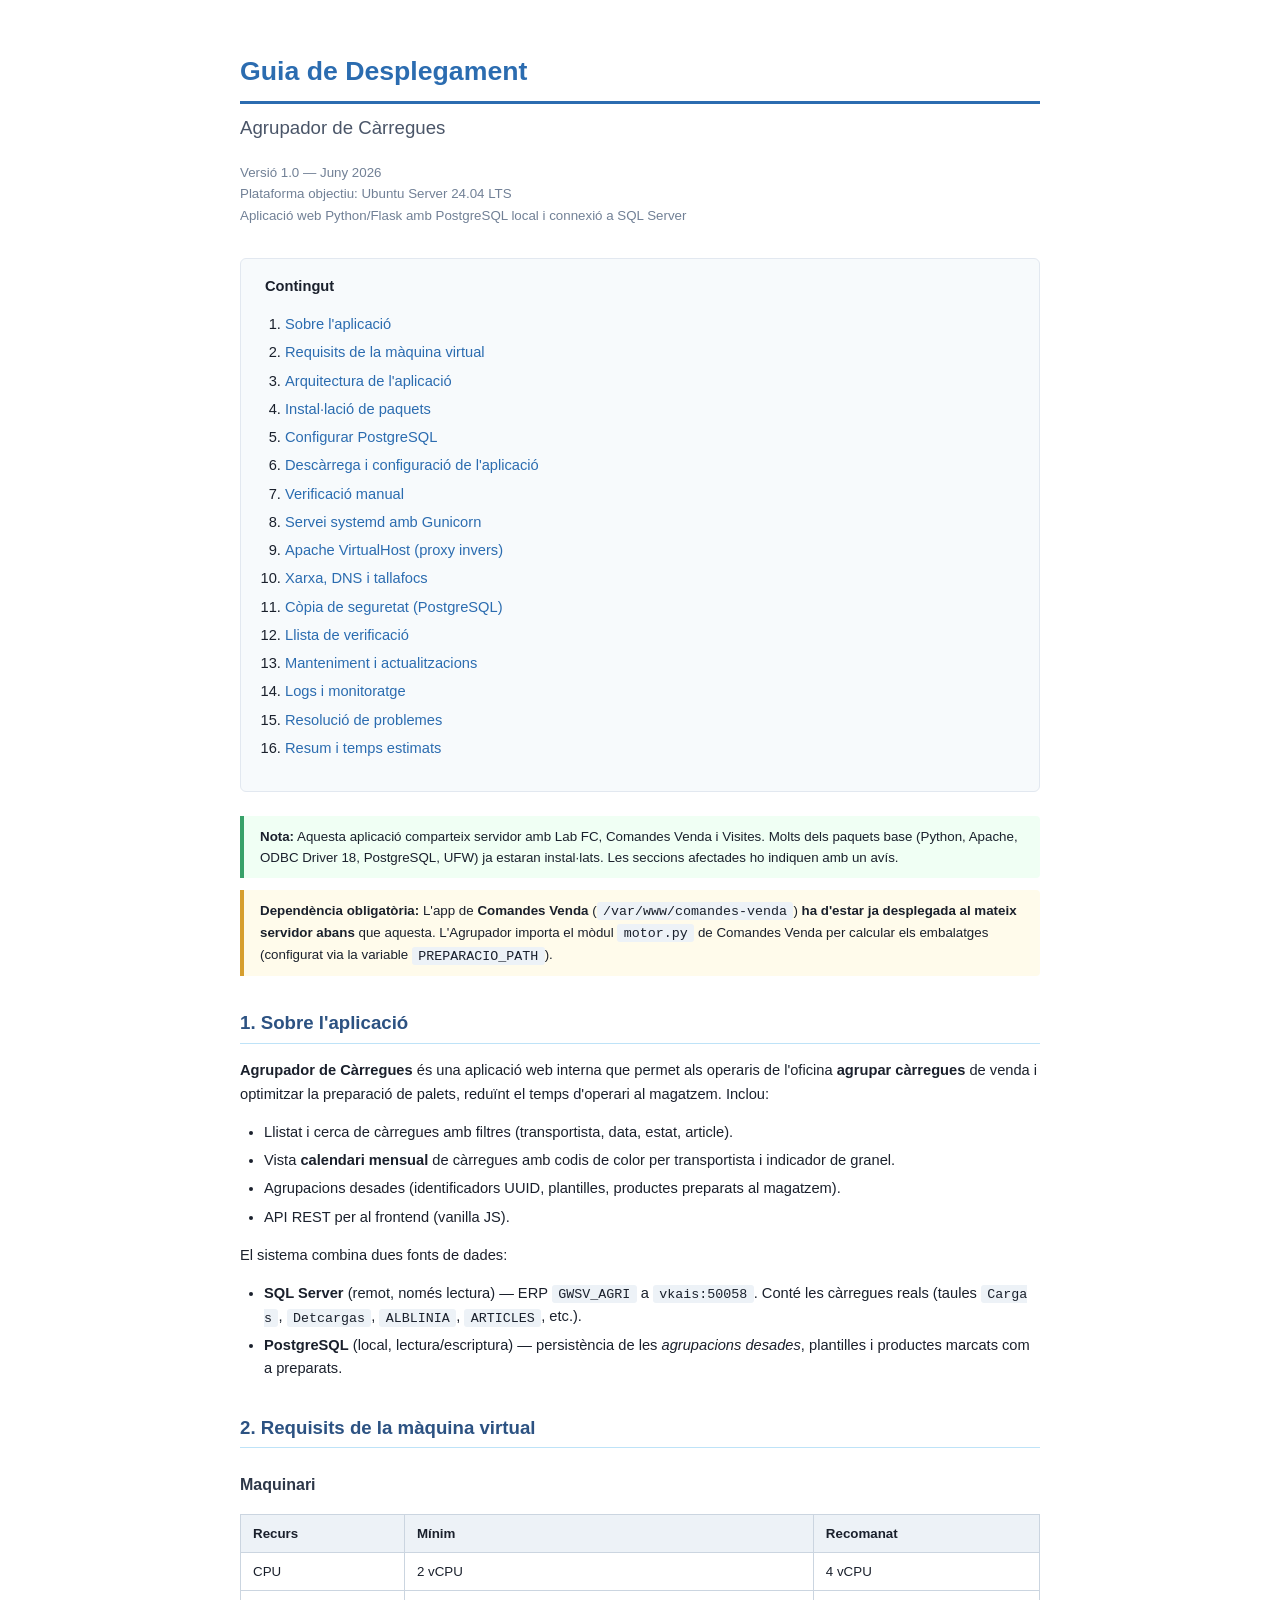
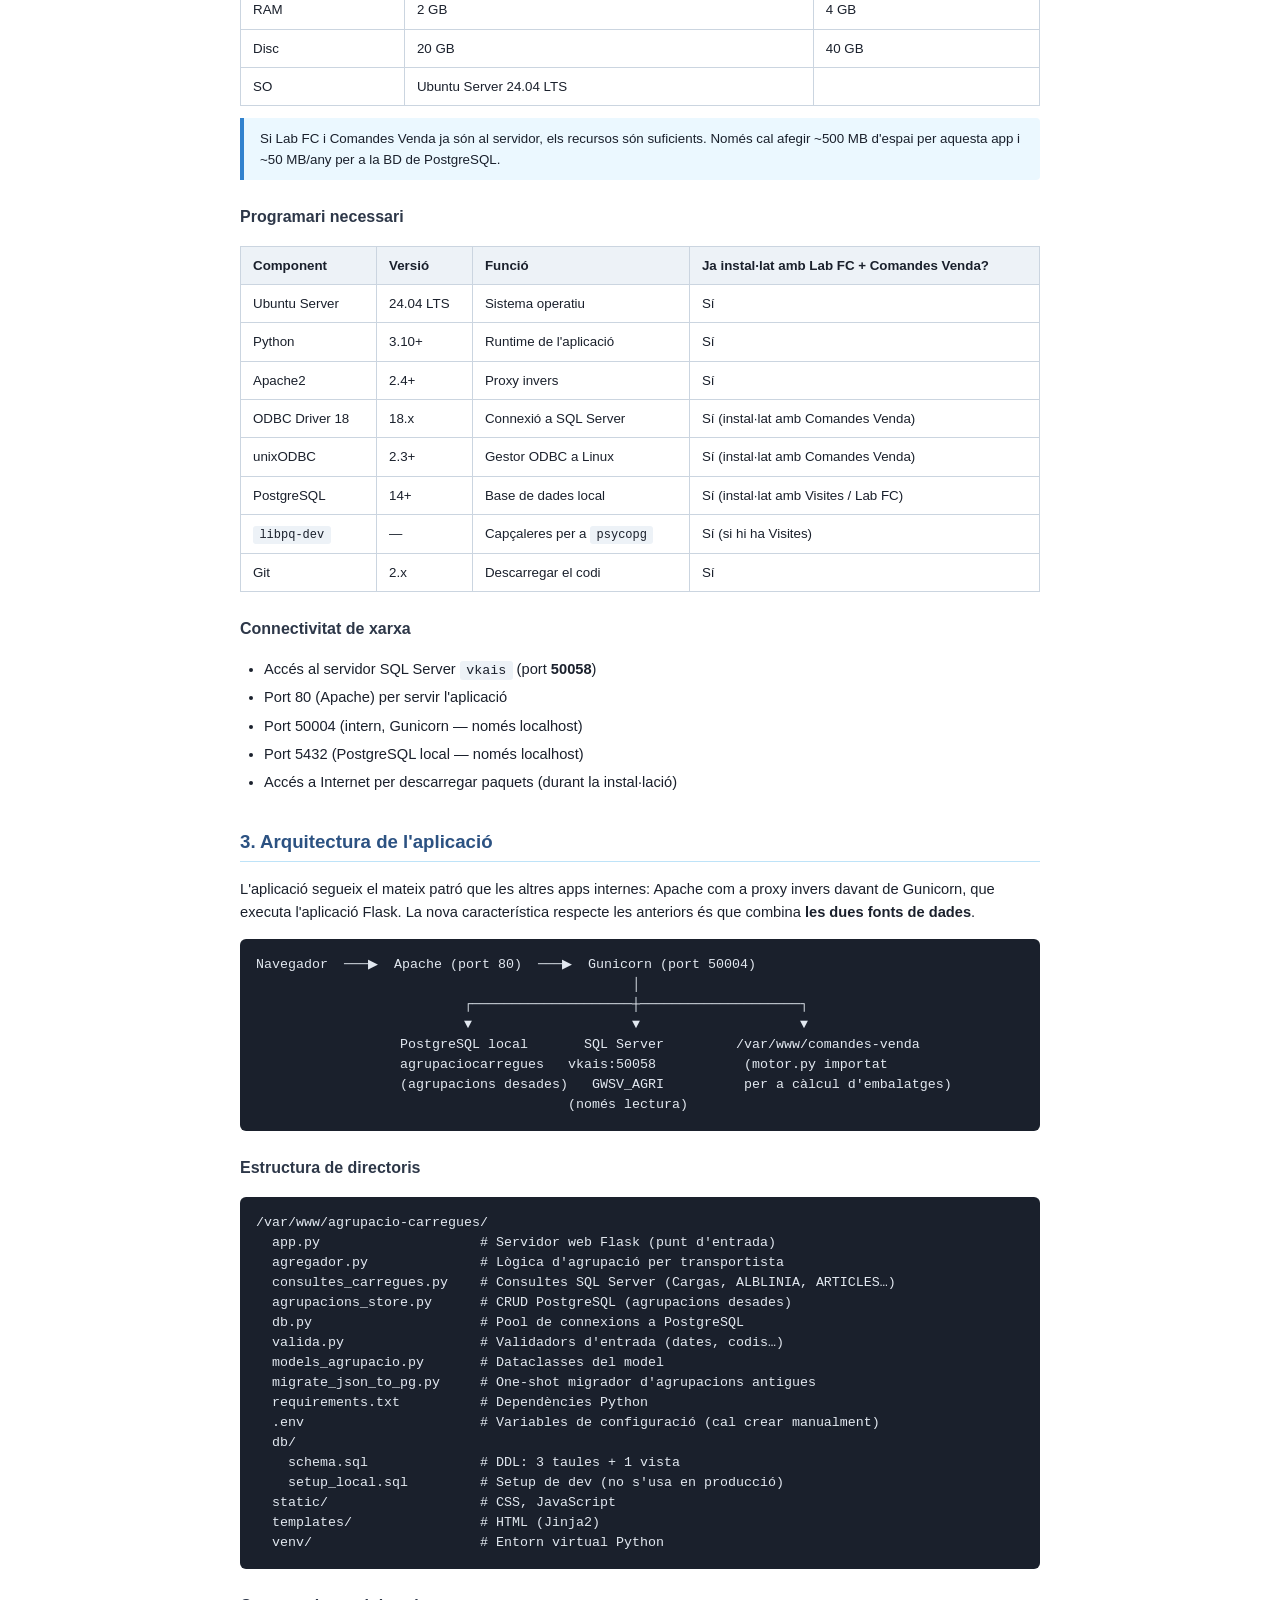
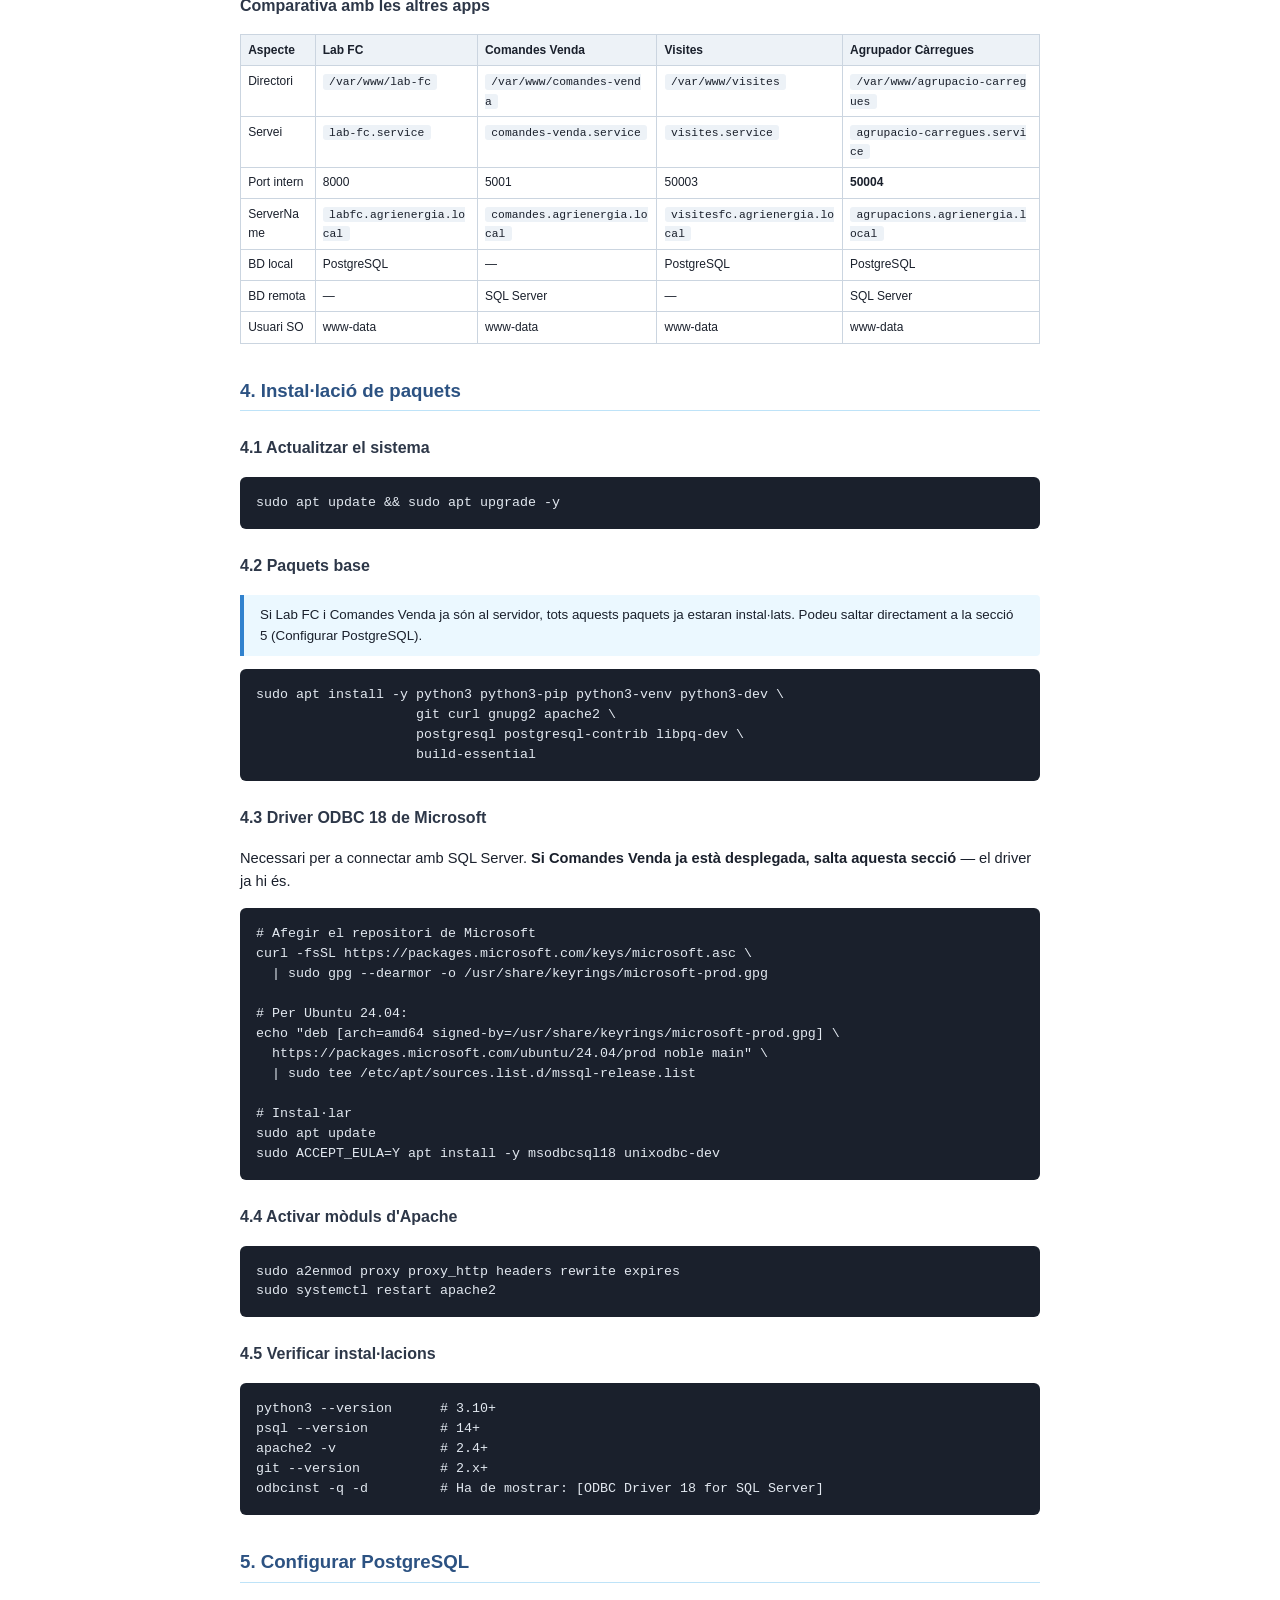
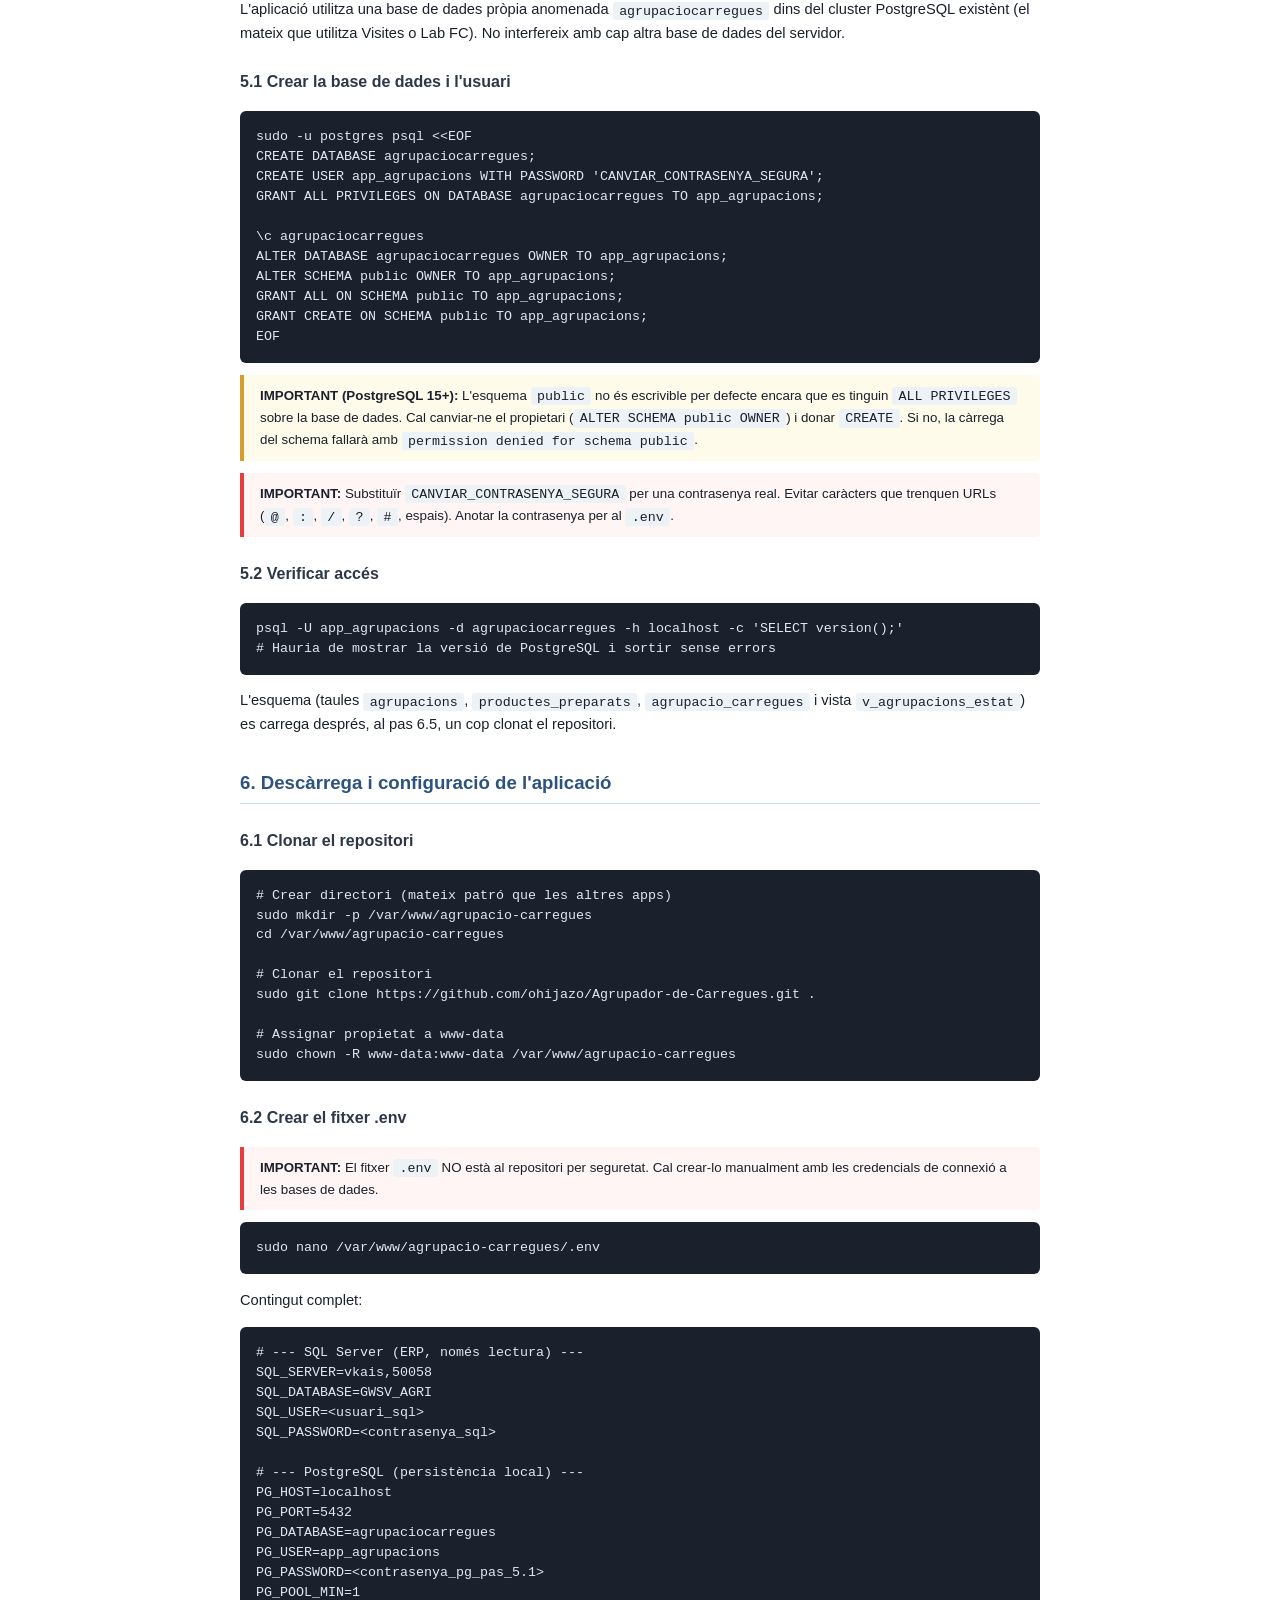
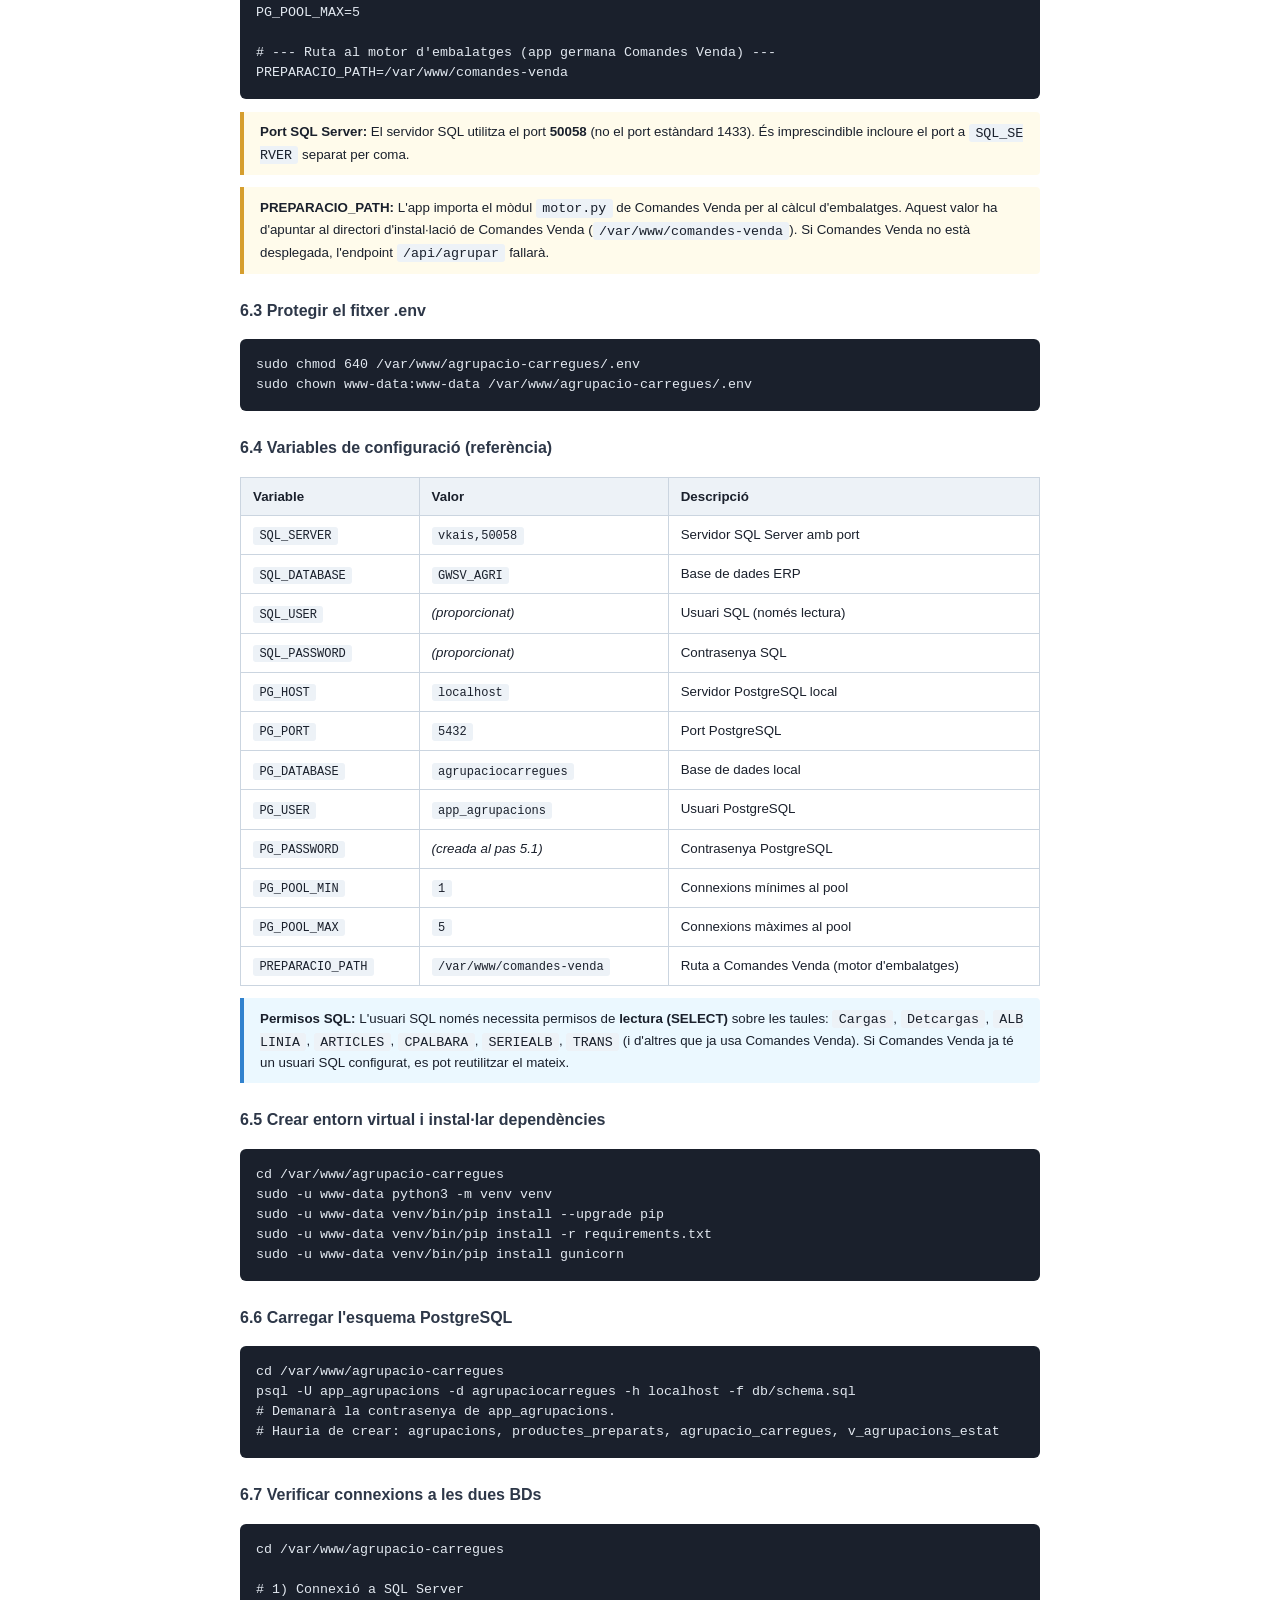
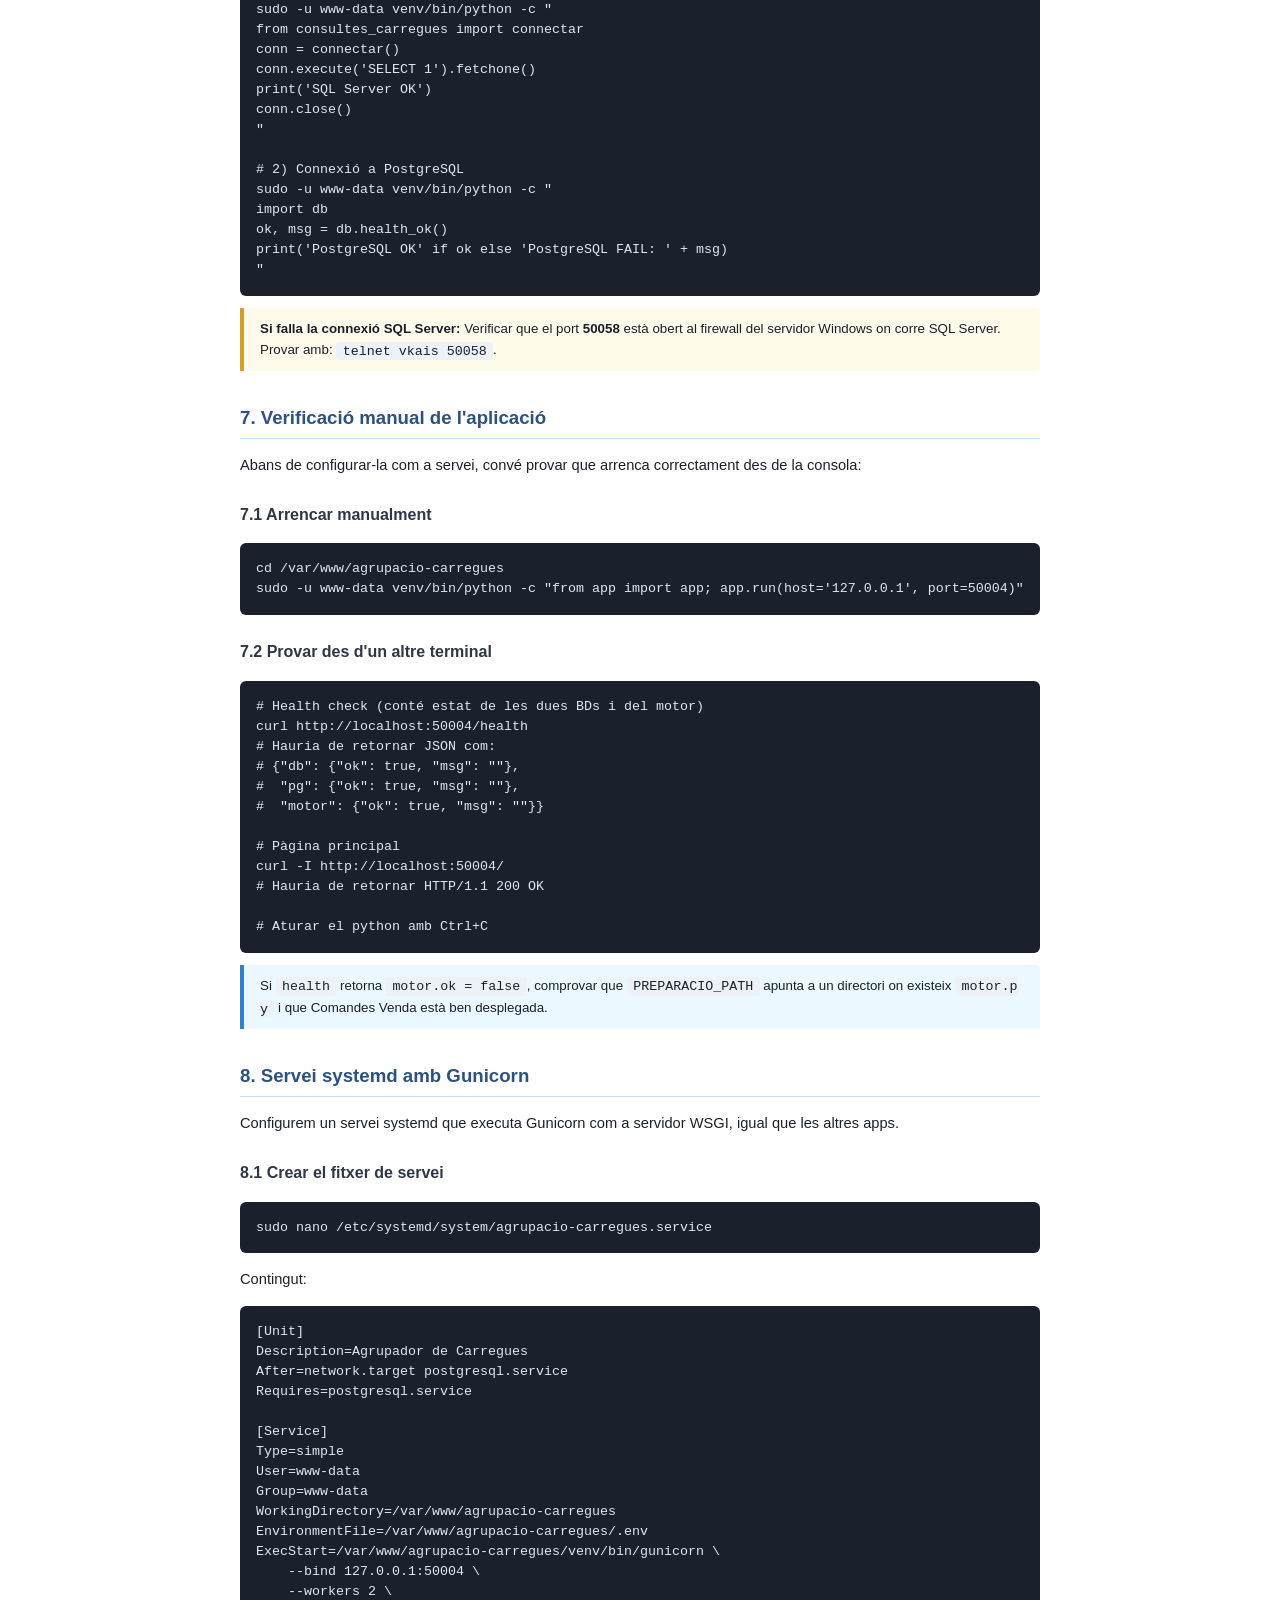
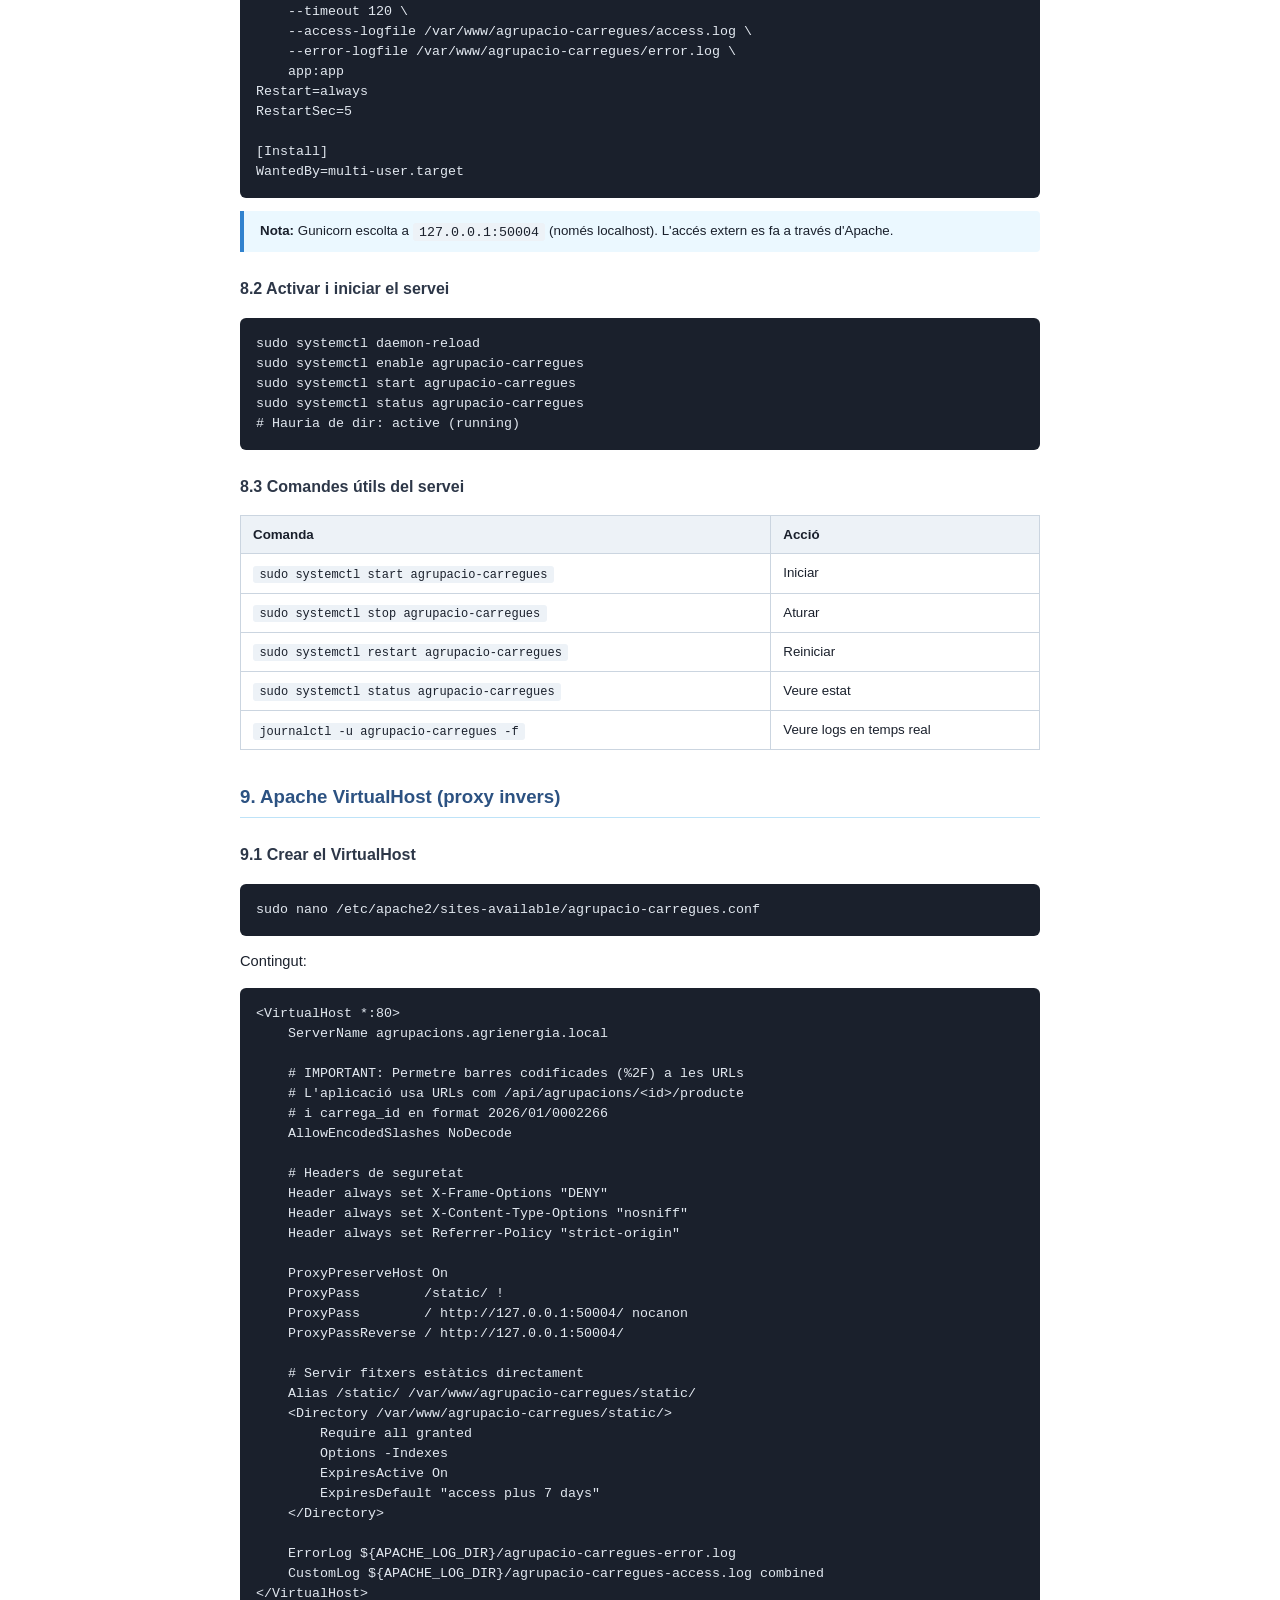
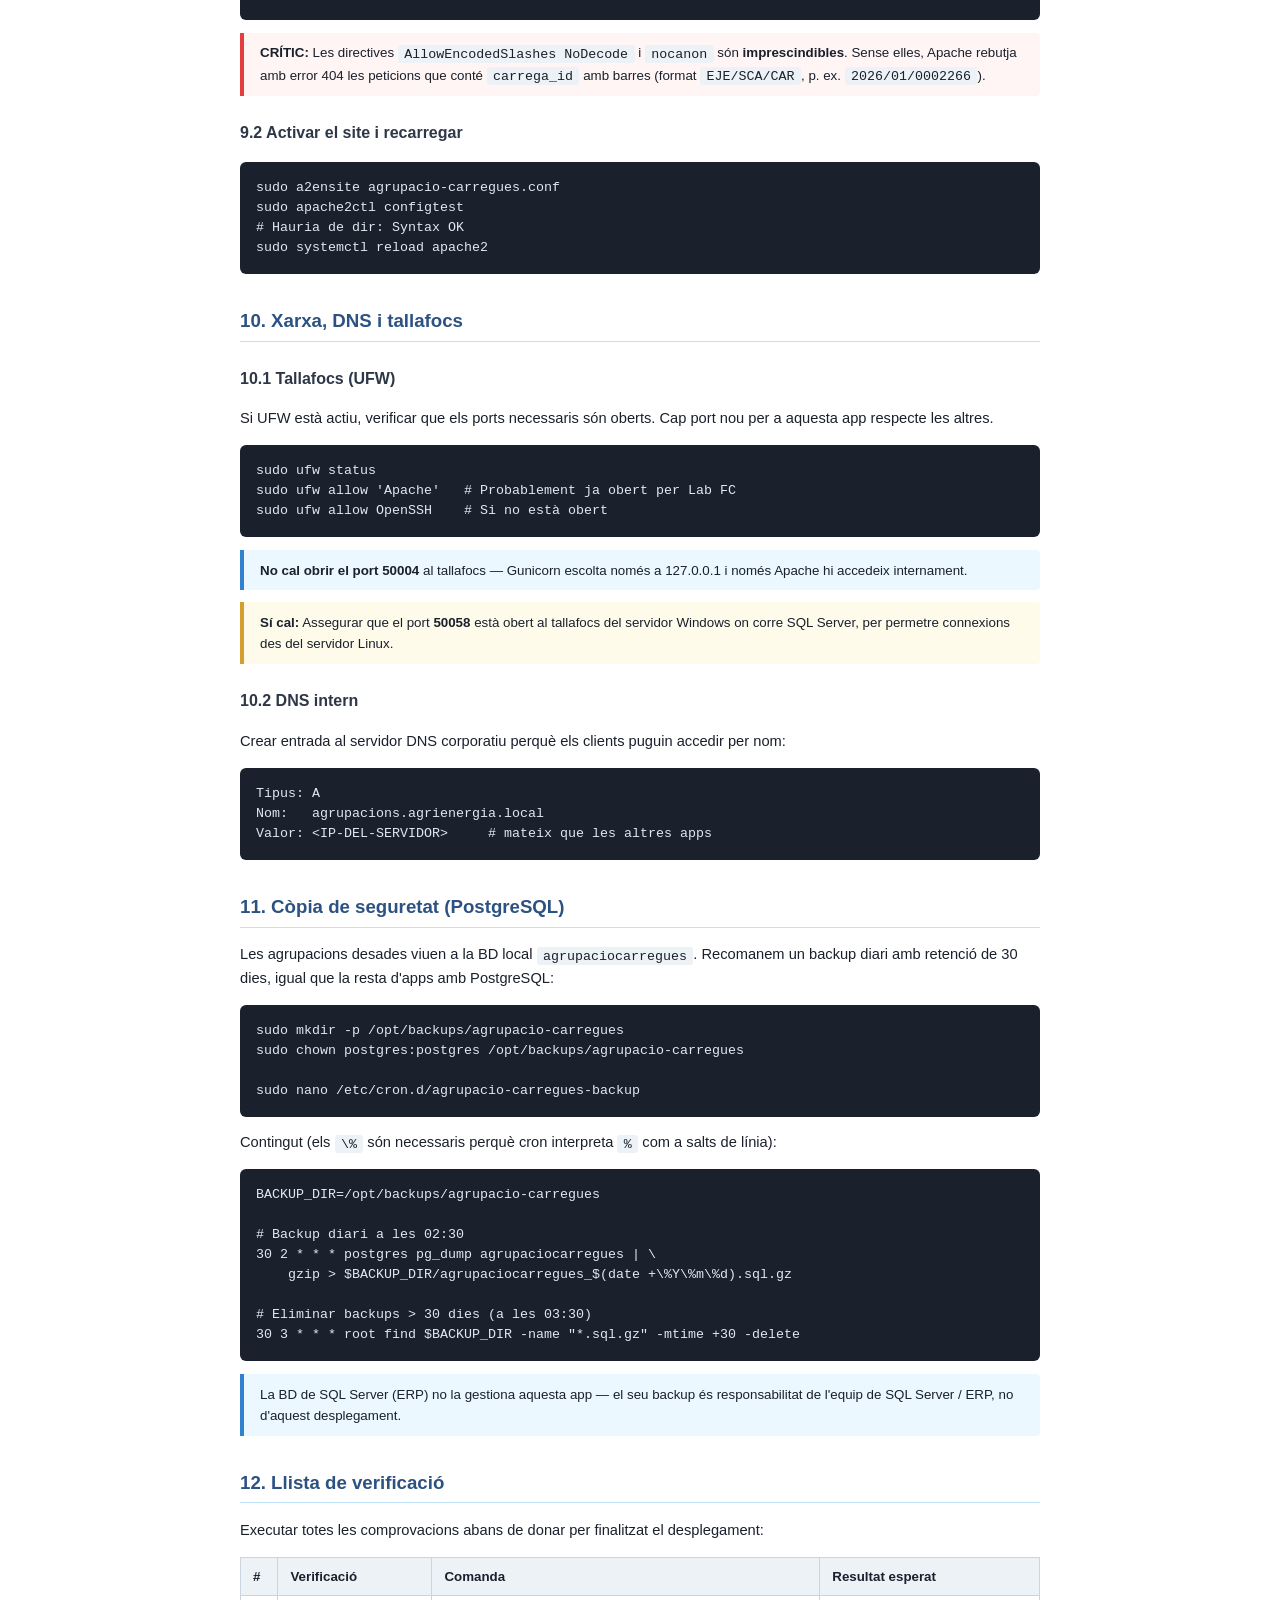
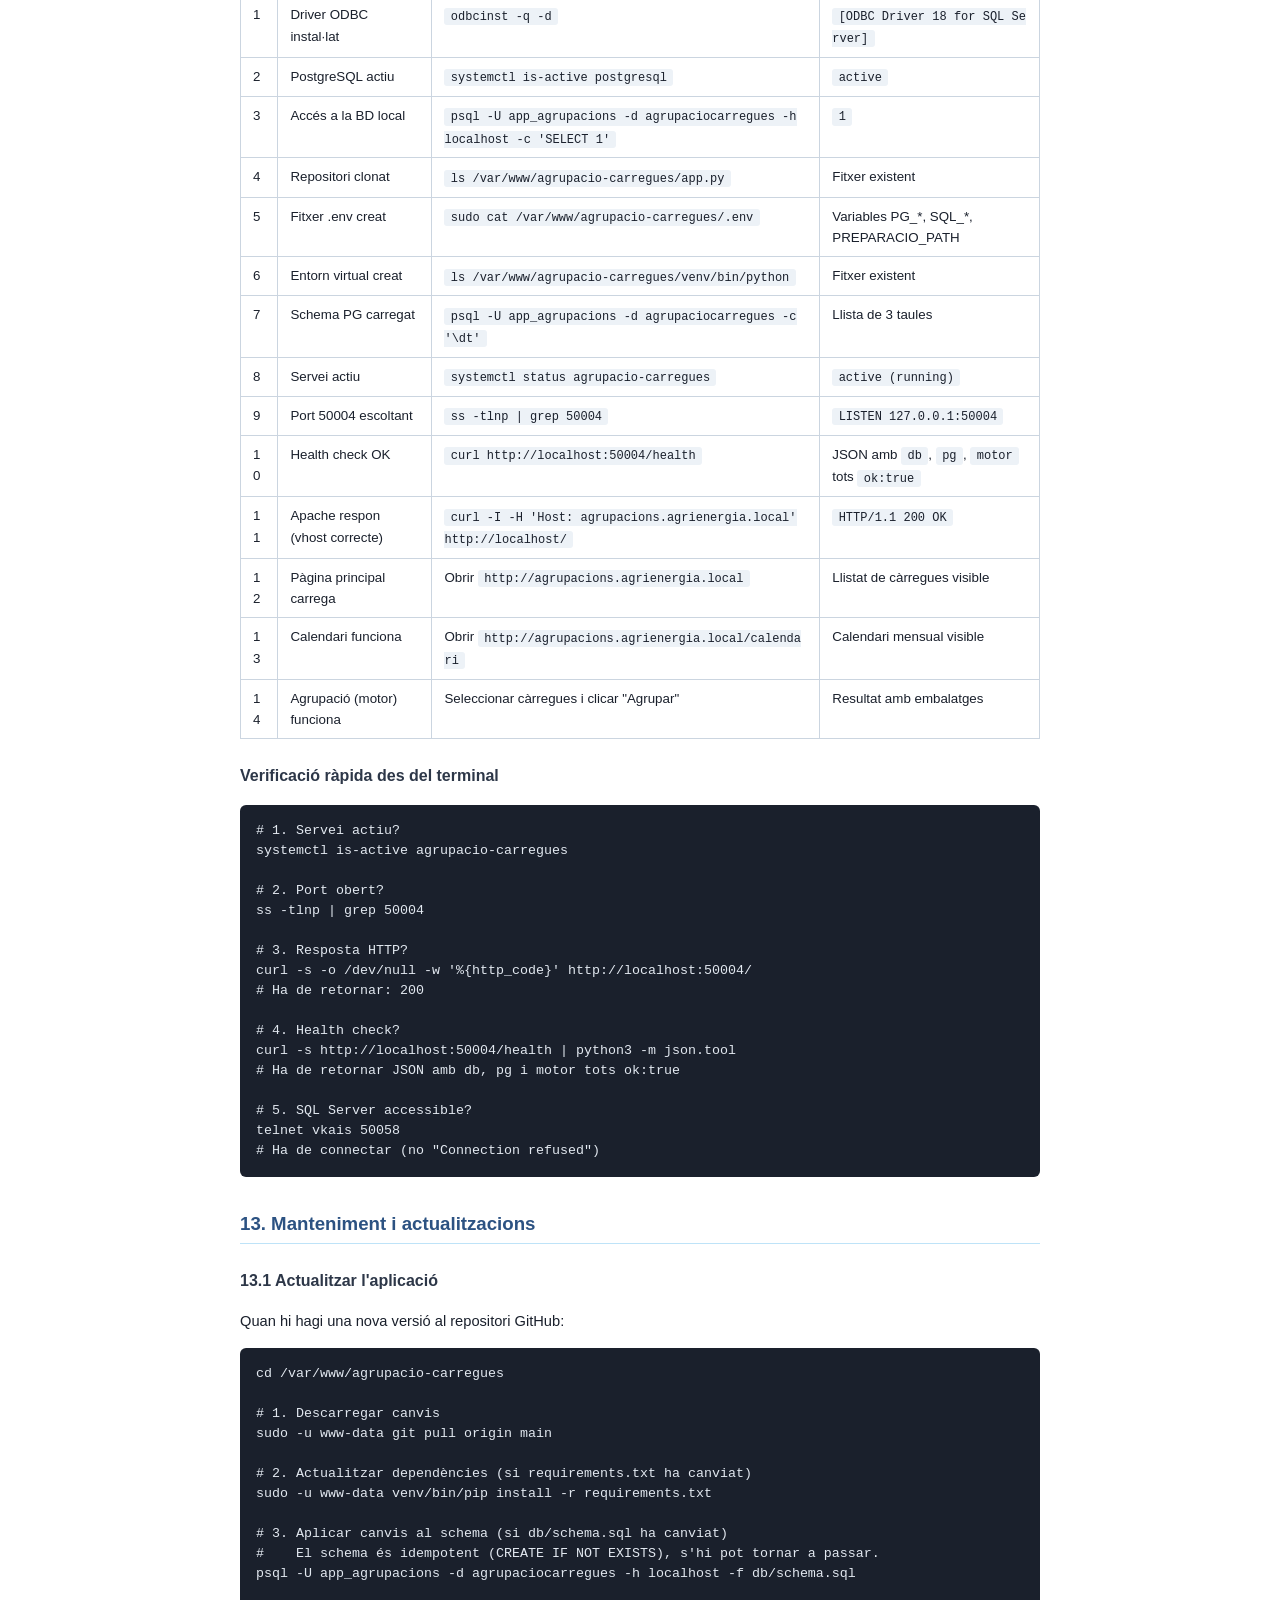
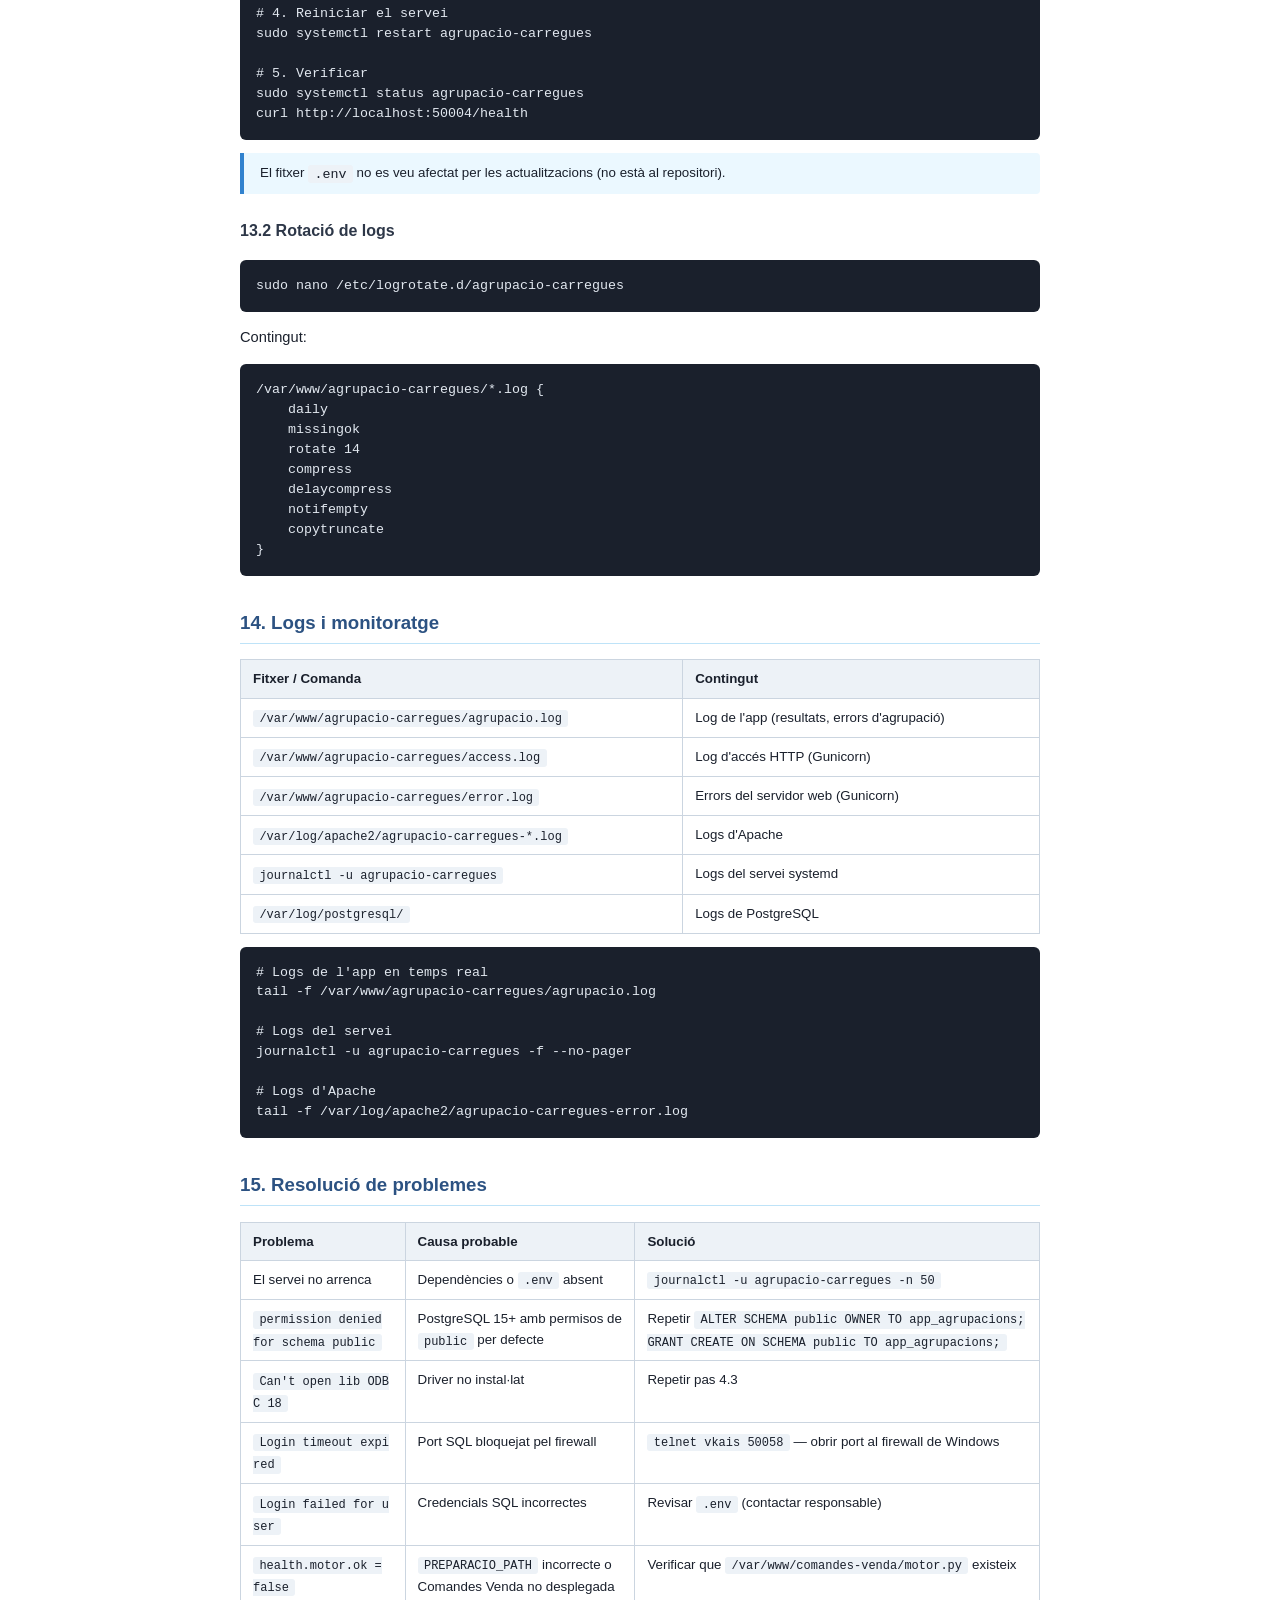
==== commit cbab92cf: "Guia desplegament: arreglar taules tallades al PDF i typos - @media print que reseteja max-width/pad" ====
--- a/docs/guia-desplegament.html
+++ b/docs/guia-desplegament.html
@@ -9,12 +9,16 @@
         h1 { color: #2b6cb0; font-size: 20pt; border-bottom: 3px solid #2b6cb0; padding-bottom: 0.5rem; }
         h2 { color: #2c5282; font-size: 14pt; margin-top: 2rem; border-bottom: 1px solid #bee3f8; padding-bottom: 0.3rem; page-break-after: avoid; }
         h3 { color: #2d3748; font-size: 12pt; margin-top: 1.5rem; page-break-after: avoid; }
-        code { font-family: 'JetBrains Mono', 'Consolas', monospace; background: #edf2f7; padding: 0.1rem 0.4rem; border-radius: 3px; font-size: 10pt; }
-        pre { background: #1a202c; color: #e2e8f0; padding: 1rem; border-radius: 6px; overflow-x: auto; font-size: 9.5pt; line-height: 1.5; }
-        pre code { background: none; color: inherit; padding: 0; }
-        table { width: 100%; border-collapse: collapse; margin: 0.75rem 0; font-size: 10pt; }
-        th, td { border: 1px solid #cbd5e0; padding: 0.5rem 0.75rem; text-align: left; vertical-align: top; }
+        code { font-family: 'JetBrains Mono', 'Consolas', monospace; background: #edf2f7; padding: 0.1rem 0.4rem; border-radius: 3px; font-size: 10pt; word-break: break-all; }
+        pre { background: #1a202c; color: #e2e8f0; padding: 1rem; border-radius: 6px; overflow-x: auto; font-size: 9.5pt; line-height: 1.5; white-space: pre-wrap; word-break: break-word; }
+        pre code { background: none; color: inherit; padding: 0; word-break: normal; }
+        table { width: 100%; border-collapse: collapse; margin: 0.75rem 0; font-size: 10pt; table-layout: auto; }
+        th, td { border: 1px solid #cbd5e0; padding: 0.5rem 0.75rem; text-align: left; vertical-align: top; overflow-wrap: anywhere; word-break: break-word; }
+        td code, th code { font-size: 9pt; }
         th { background: #edf2f7; font-weight: 600; }
+        table.compact { font-size: 9pt; }
+        table.compact th, table.compact td { padding: 0.35rem 0.45rem; }
+        table.compact code { font-size: 8.5pt; }
         .info { background: #ebf8ff; border-left: 4px solid #3182ce; padding: 0.6rem 1rem; margin: 0.75rem 0; border-radius: 0 4px 4px 0; font-size: 10pt; }
         .warning { background: #fffbeb; border-left: 4px solid #d69e2e; padding: 0.6rem 1rem; margin: 0.75rem 0; border-radius: 0 4px 4px 0; font-size: 10pt; }
         .danger { background: #fff5f5; border-left: 4px solid #e53e3e; padding: 0.6rem 1rem; margin: 0.75rem 0; border-radius: 0 4px 4px 0; font-size: 10pt; }
@@ -26,6 +30,18 @@
         ul, ol { padding-left: 1.5rem; }
         li { margin-bottom: 0.3rem; }
         .footer { margin-top: 3rem; padding-top: 1rem; border-top: 1px solid #e2e8f0; color: #a0aec0; font-size: 9pt; text-align: center; }
+        @media print {
+            body { max-width: none; padding: 0; margin: 0; font-size: 10pt; }
+            h1 { font-size: 18pt; }
+            h2 { font-size: 13pt; }
+            h3 { font-size: 11pt; }
+            pre { font-size: 8.5pt; padding: 0.7rem; }
+            table { font-size: 9pt; page-break-inside: avoid; }
+            table.compact { font-size: 8pt; }
+            table.compact code { font-size: 7.5pt; }
+            th, td { padding: 0.35rem 0.45rem; }
+            .info, .warning, .danger, .success { font-size: 9.5pt; }
+        }
     </style>
 </head>
 <body>
@@ -74,7 +90,7 @@
 <ul>
     <li>Llistat i cerca de c&agrave;rregues amb filtres (transportista, data, estat, article).</li>
     <li>Vista <strong>calendari mensual</strong> de c&agrave;rregues amb codis de color per transportista i indicador de granel.</li>
-    <li>Agrupacions desades (b&uacute;ssola UUID, plantilles, productes preparats al magatzem).</li>
+    <li>Agrupacions desades (identificadors UUID, plantilles, productes preparats al magatzem).</li>
     <li>API REST per al frontend (vanilla JS).</li>
 </ul>
 
@@ -156,7 +172,7 @@
   venv/                     # Entorn virtual Python</code></pre>
 
 <h3>Comparativa amb les altres apps</h3>
-<table>
+<table class="compact">
     <tr><th>Aspecte</th><th>Lab FC</th><th>Comandes Venda</th><th>Visites</th><th>Agrupador C&agrave;rregues</th></tr>
     <tr><td>Directori</td><td><code>/var/www/lab-fc</code></td><td><code>/var/www/comandes-venda</code></td><td><code>/var/www/visites</code></td><td><code>/var/www/agrupacio-carregues</code></td></tr>
     <tr><td>Servei</td><td><code>lab-fc.service</code></td><td><code>comandes-venda.service</code></td><td><code>visites.service</code></td><td><code>agrupacio-carregues.service</code></td></tr>
@@ -258,7 +274,7 @@
 <div class="danger">
     <strong>IMPORTANT:</strong> El fitxer <code>.env</code> NO est&agrave; al repositori per seguretat. Cal crear-lo manualment amb les credencials de connexi&oacute; a les bases de dades.
 </div>
-<pre><code>sudo -u www-data nano /var/www/agrupacio-carregues/.env</code></pre>
+<pre><code>sudo nano /var/www/agrupacio-carregues/.env</code></pre>
 
 <p>Contingut complet:</p>
 <pre><code># --- SQL Server (ERP, nom&eacute;s lectura) ---
@@ -321,9 +337,8 @@
 
 <h3>6.6 Carregar l'esquema PostgreSQL</h3>
 <pre><code>cd /var/www/agrupacio-carregues
-sudo -u www-data psql -U app_agrupacions -d agrupaciocarregues -h localhost \
-                     -f db/schema.sql
-
+psql -U app_agrupacions -d agrupaciocarregues -h localhost -f db/schema.sql
+# Demanar&agrave; la contrasenya de app_agrupacions.
 # Hauria de crear: agrupacions, productes_preparats, agrupacio_carregues, v_agrupacions_estat</code></pre>
 
 <h3>6.7 Verificar connexions a les dues BDs</h3>
@@ -540,7 +555,7 @@
     <tr><td>8</td><td>Servei actiu</td><td><code>systemctl status agrupacio-carregues</code></td><td><code>active (running)</code></td></tr>
     <tr><td>9</td><td>Port 50004 escoltant</td><td><code>ss -tlnp | grep 50004</code></td><td><code>LISTEN 127.0.0.1:50004</code></td></tr>
     <tr><td>10</td><td>Health check OK</td><td><code>curl http://localhost:50004/health</code></td><td>JSON amb <code>db</code>, <code>pg</code>, <code>motor</code> tots <code>ok:true</code></td></tr>
-    <tr><td>11</td><td>Apache respon</td><td><code>curl -I http://localhost/</code></td><td><code>200 OK</code> (HTML de l'app)</td></tr>
+    <tr><td>11</td><td>Apache respon (vhost correcte)</td><td><code>curl -I -H 'Host: agrupacions.agrienergia.local' http://localhost/</code></td><td><code>HTTP/1.1 200 OK</code></td></tr>
     <tr><td>12</td><td>P&agrave;gina principal carrega</td><td>Obrir <code>http://agrupacions.agrienergia.local</code></td><td>Llistat de c&agrave;rregues visible</td></tr>
     <tr><td>13</td><td>Calendari funciona</td><td>Obrir <code>http://agrupacions.agrienergia.local/calendari</code></td><td>Calendari mensual visible</td></tr>
     <tr><td>14</td><td>Agrupaci&oacute; (motor) funciona</td><td>Seleccionar c&agrave;rregues i clicar "Agrupar"</td><td>Resultat amb embalatges</td></tr>
@@ -580,8 +595,7 @@
 
 # 3. Aplicar canvis al schema (si db/schema.sql ha canviat)
 #    El schema &eacute;s idempotent (CREATE IF NOT EXISTS), s'hi pot tornar a passar.
-sudo -u www-data psql -U app_agrupacions -d agrupaciocarregues -h localhost \
-                     -f db/schema.sql
+psql -U app_agrupacions -d agrupaciocarregues -h localhost -f db/schema.sql
 
 # 4. Reiniciar el servei
 sudo systemctl restart agrupacio-carregues
@@ -672,7 +686,7 @@
 </div>
 
 <h3>Comparativa de serveis al servidor (un cop desplegat)</h3>
-<table>
+<table class="compact">
     <tr><th></th><th>Lab FC</th><th>Comandes Venda</th><th>Visites</th><th>Agrupador C&agrave;rregues</th></tr>
     <tr><td>Directori</td><td><code>/var/www/lab-fc</code></td><td><code>/var/www/comandes-venda</code></td><td><code>/var/www/visites</code></td><td><code>/var/www/agrupacio-carregues</code></td></tr>
     <tr><td>Servei</td><td><code>lab-fc.service</code></td><td><code>comandes-venda.service</code></td><td><code>visites.service</code></td><td><code>agrupacio-carregues.service</code></td></tr>
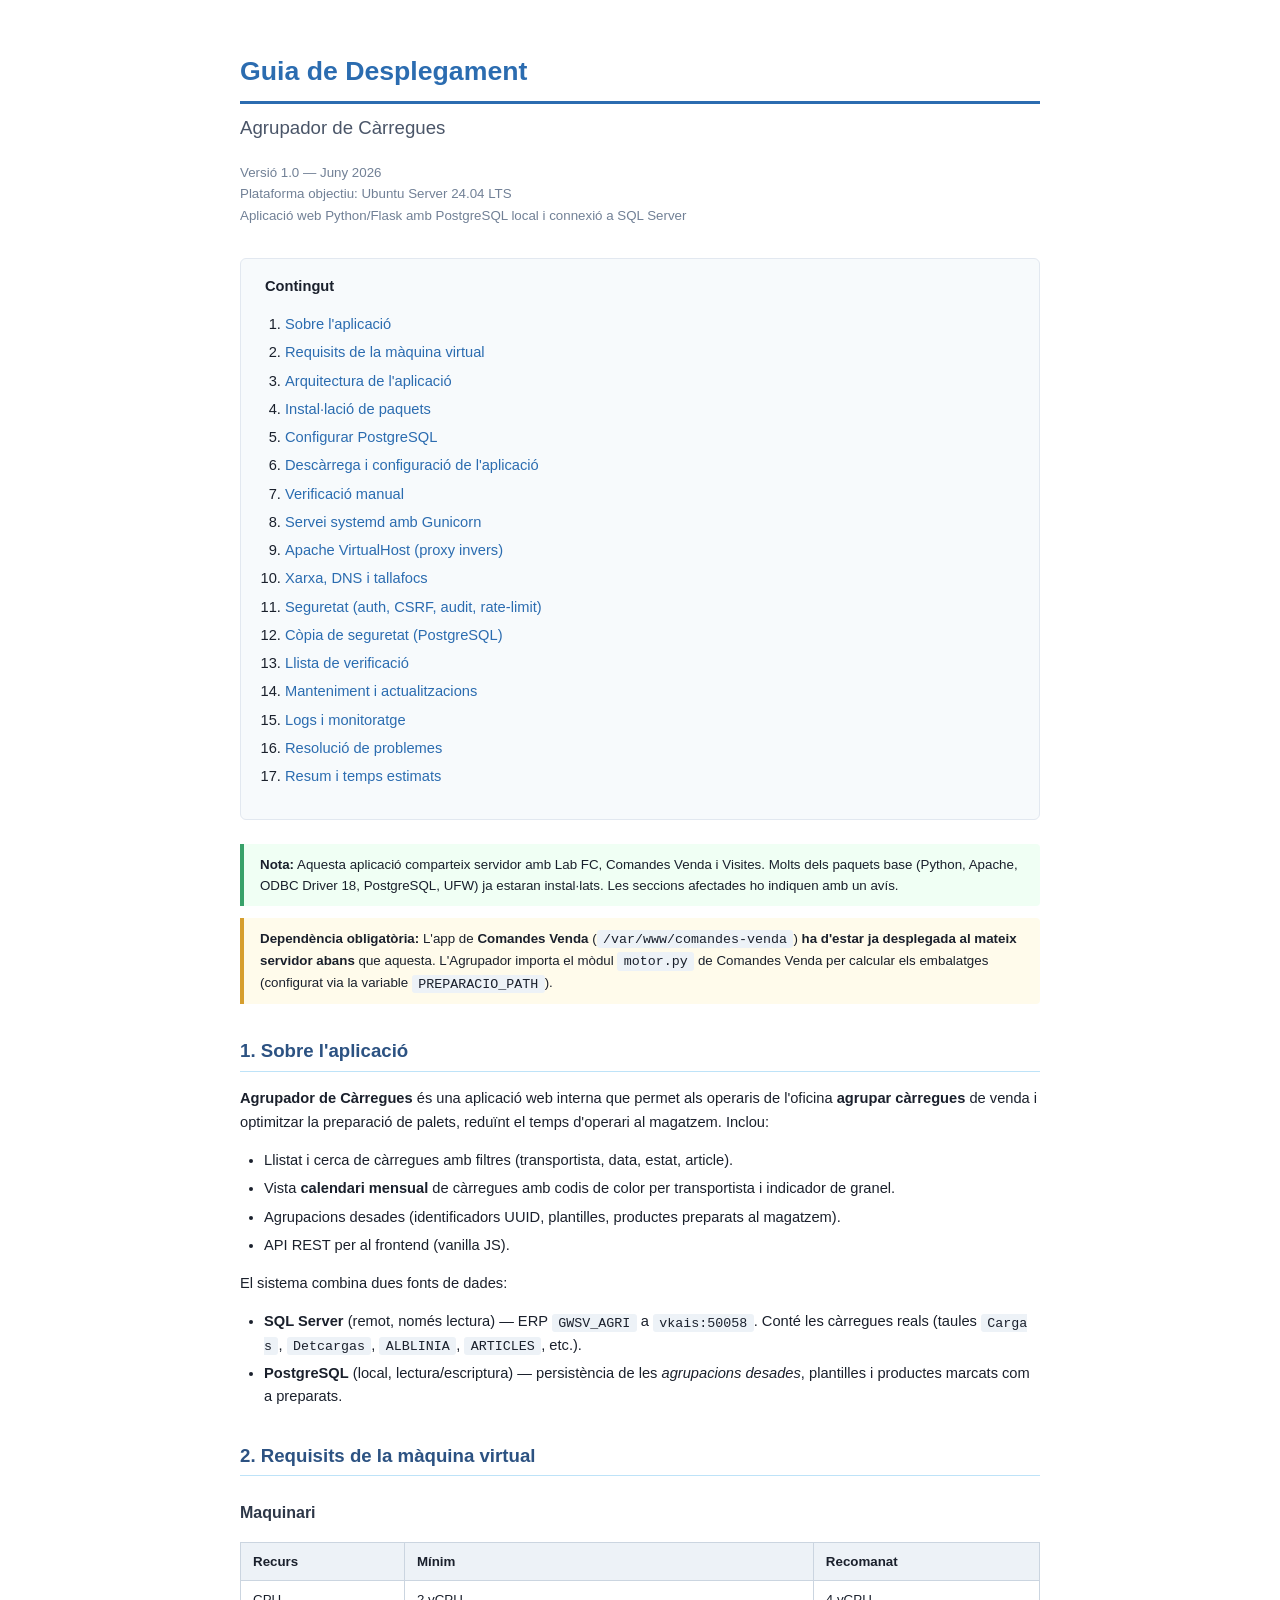
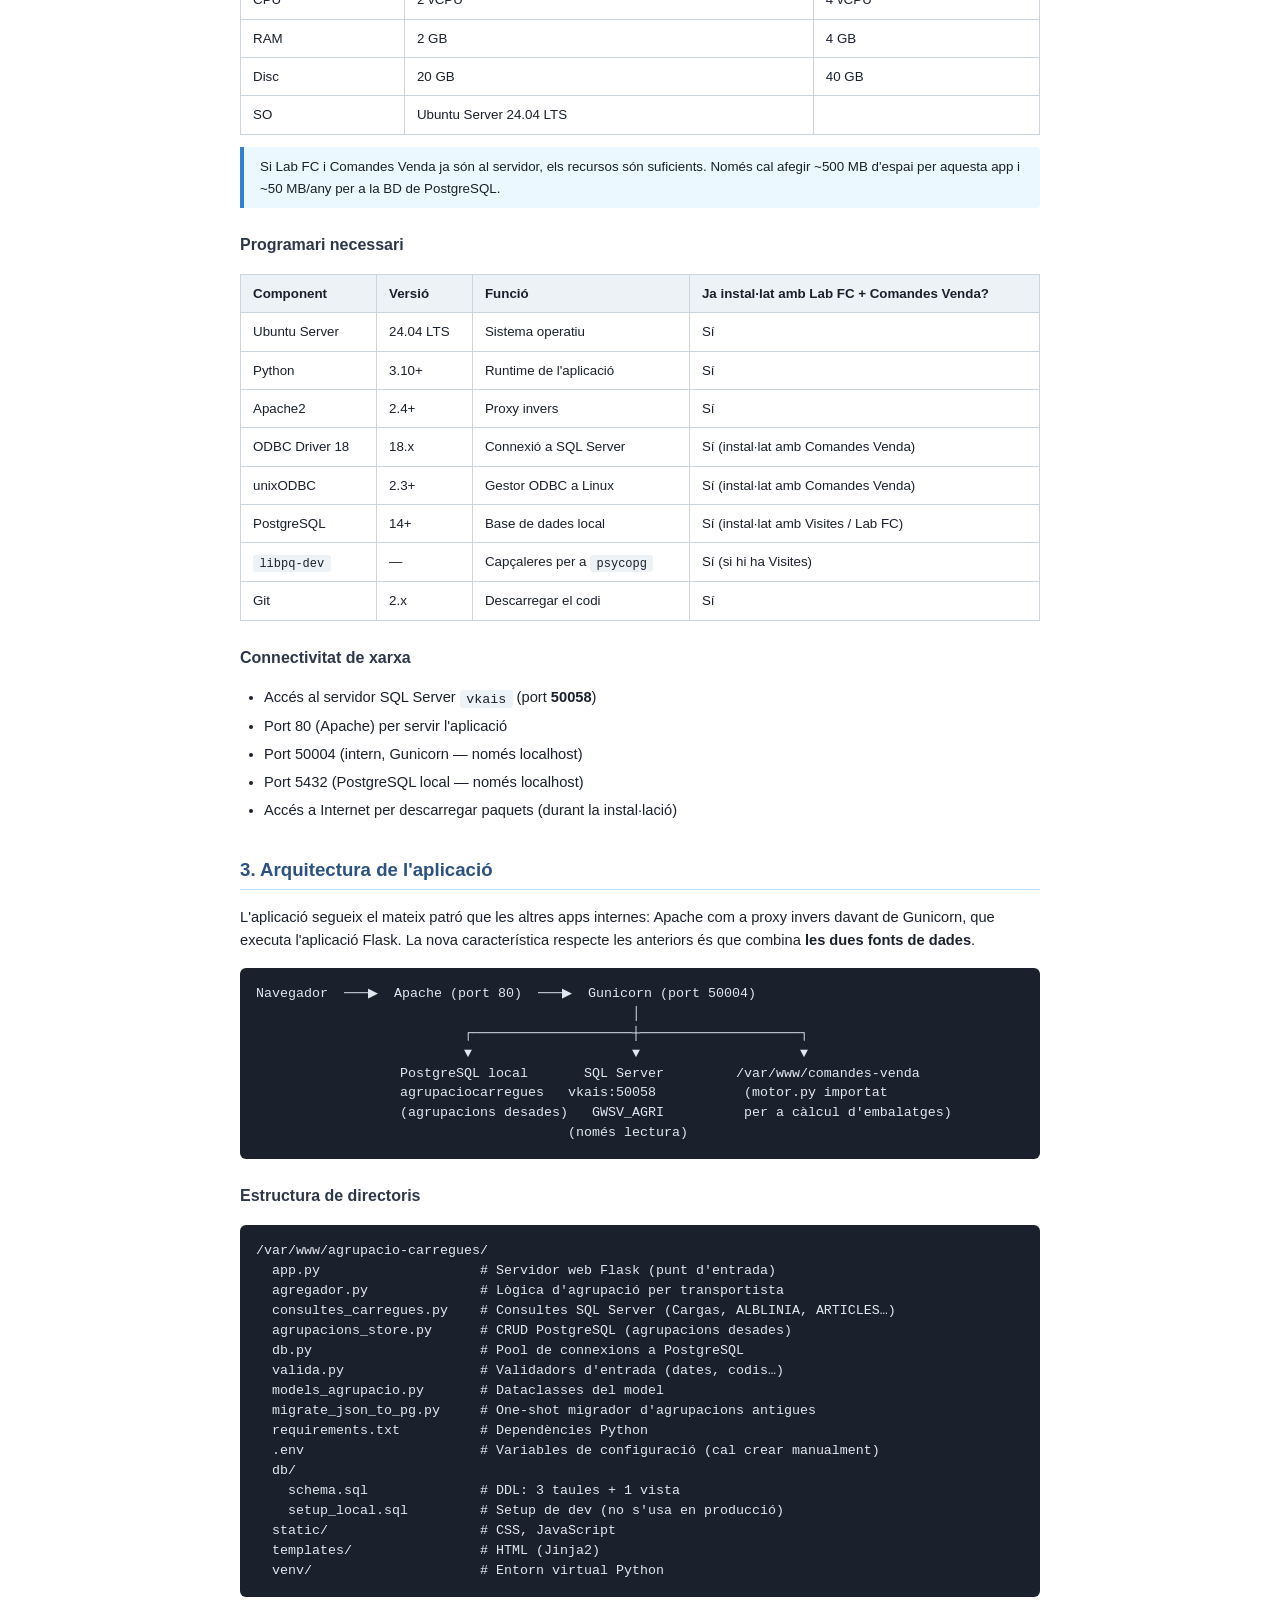
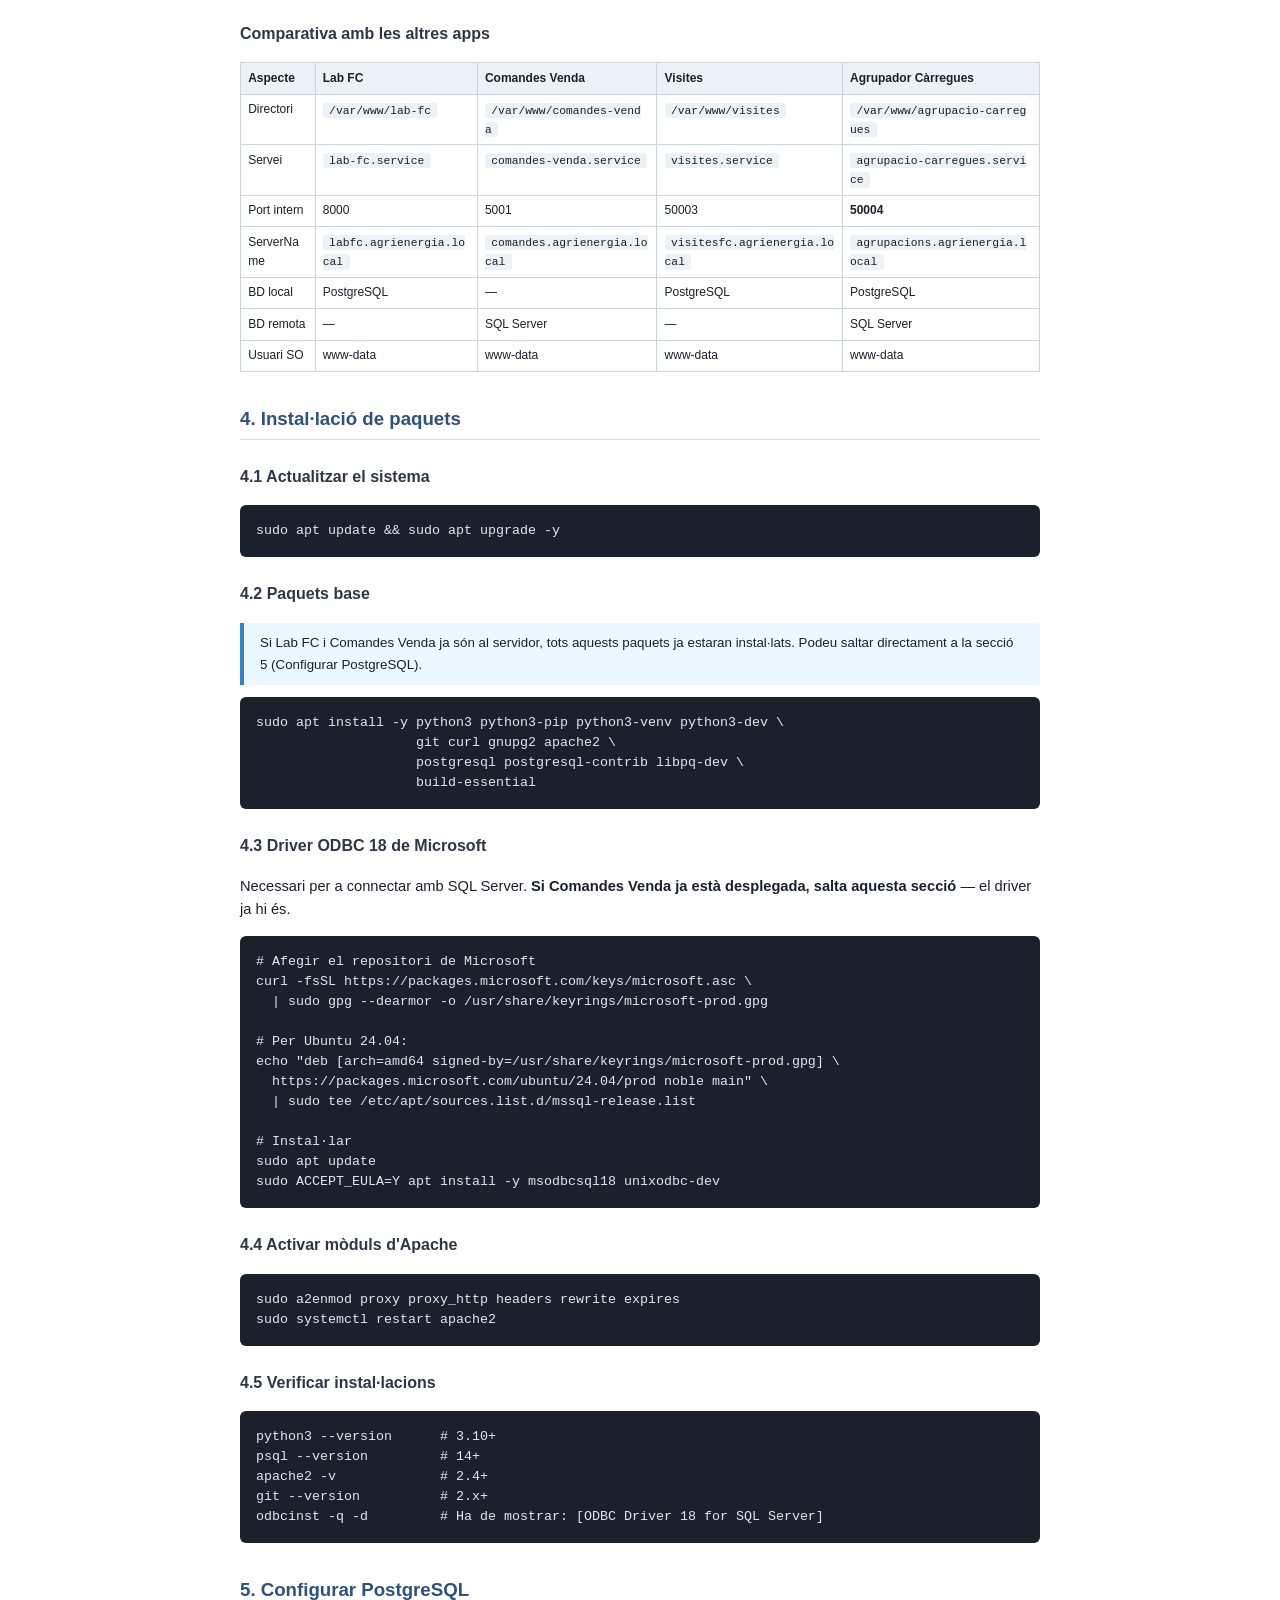
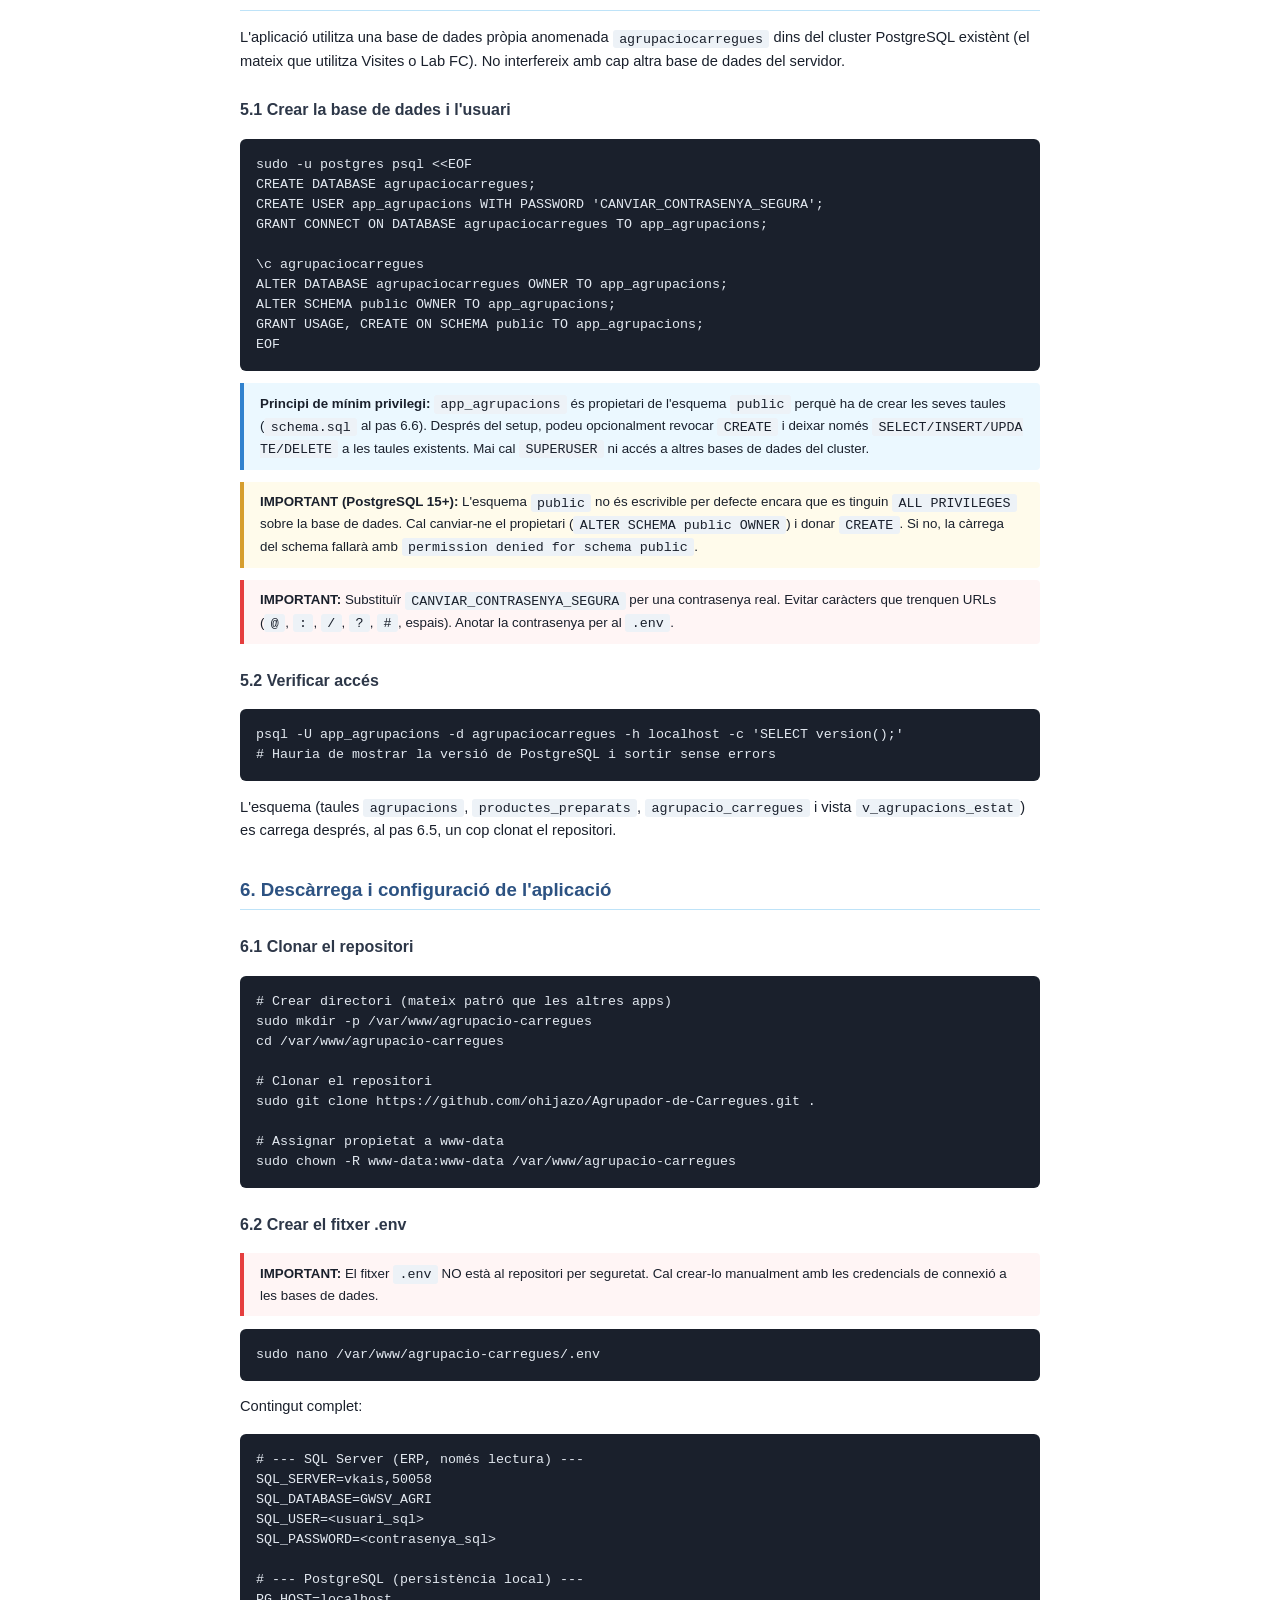
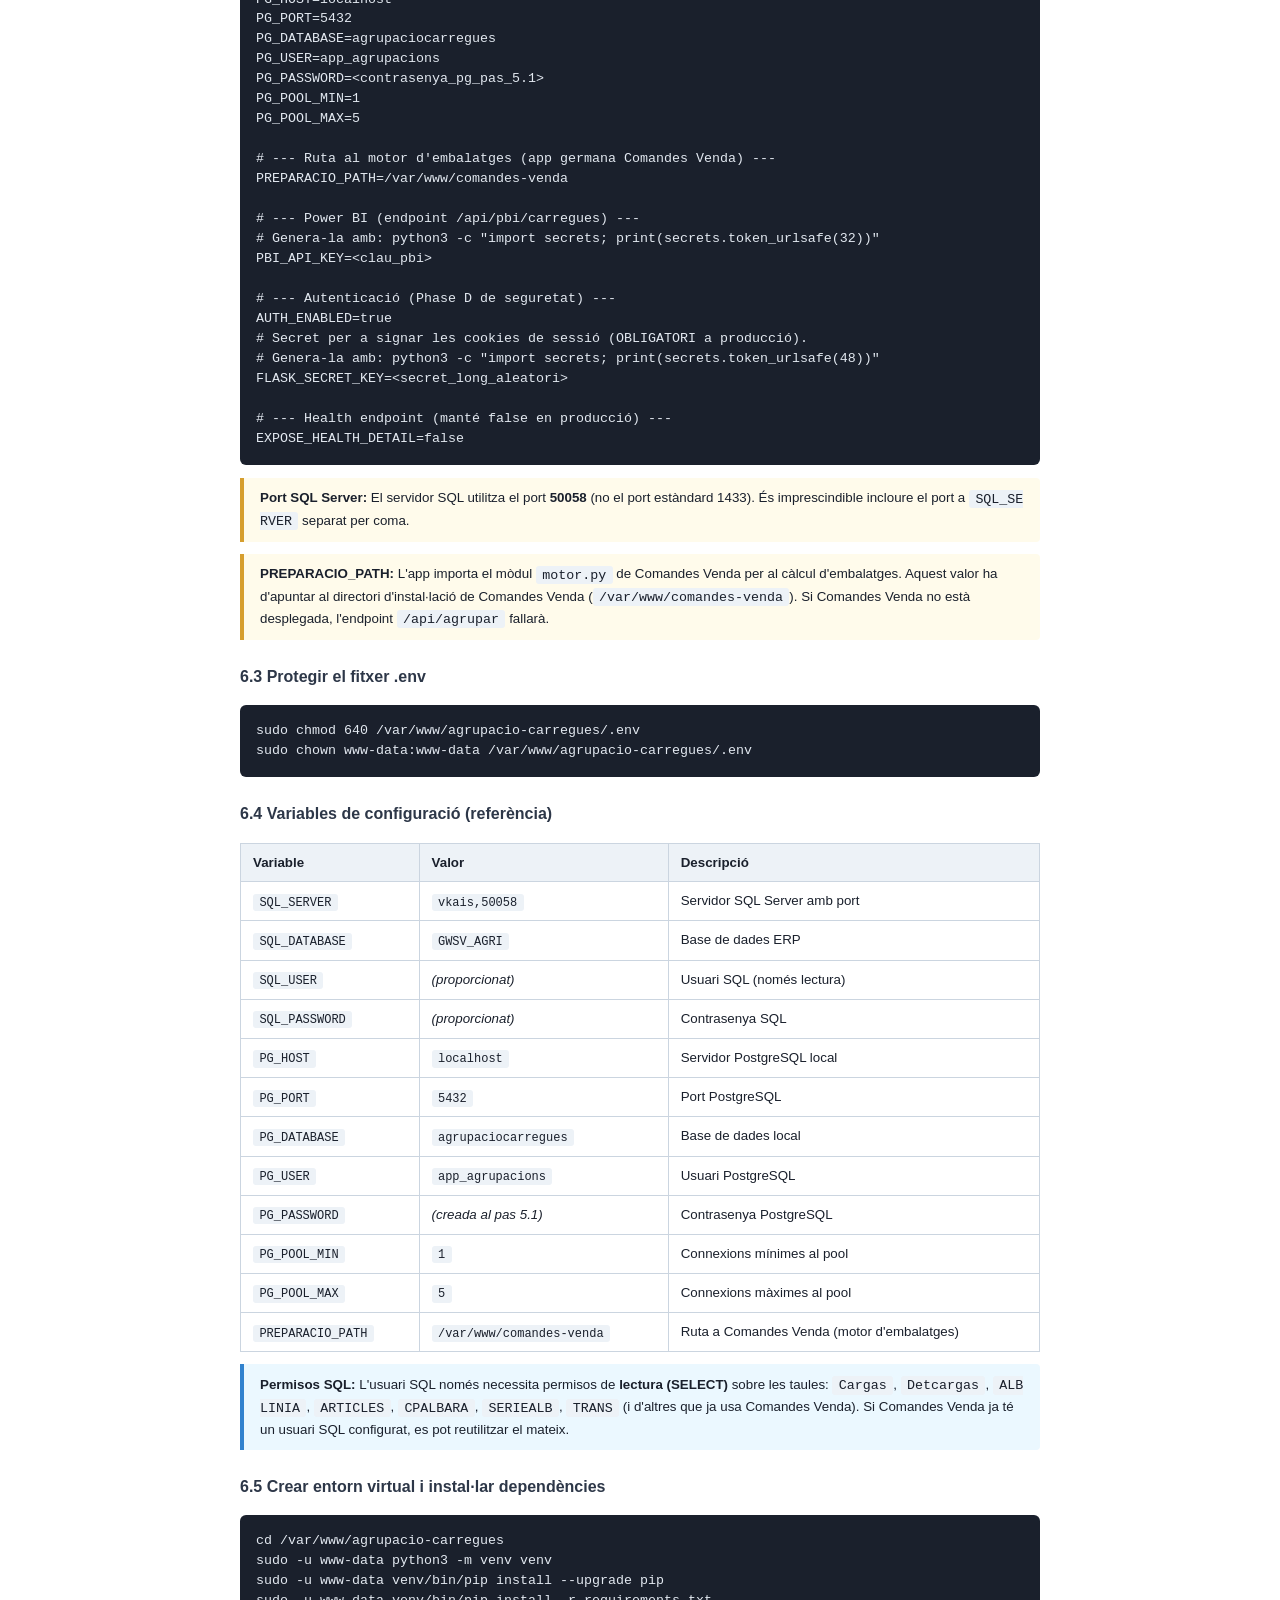
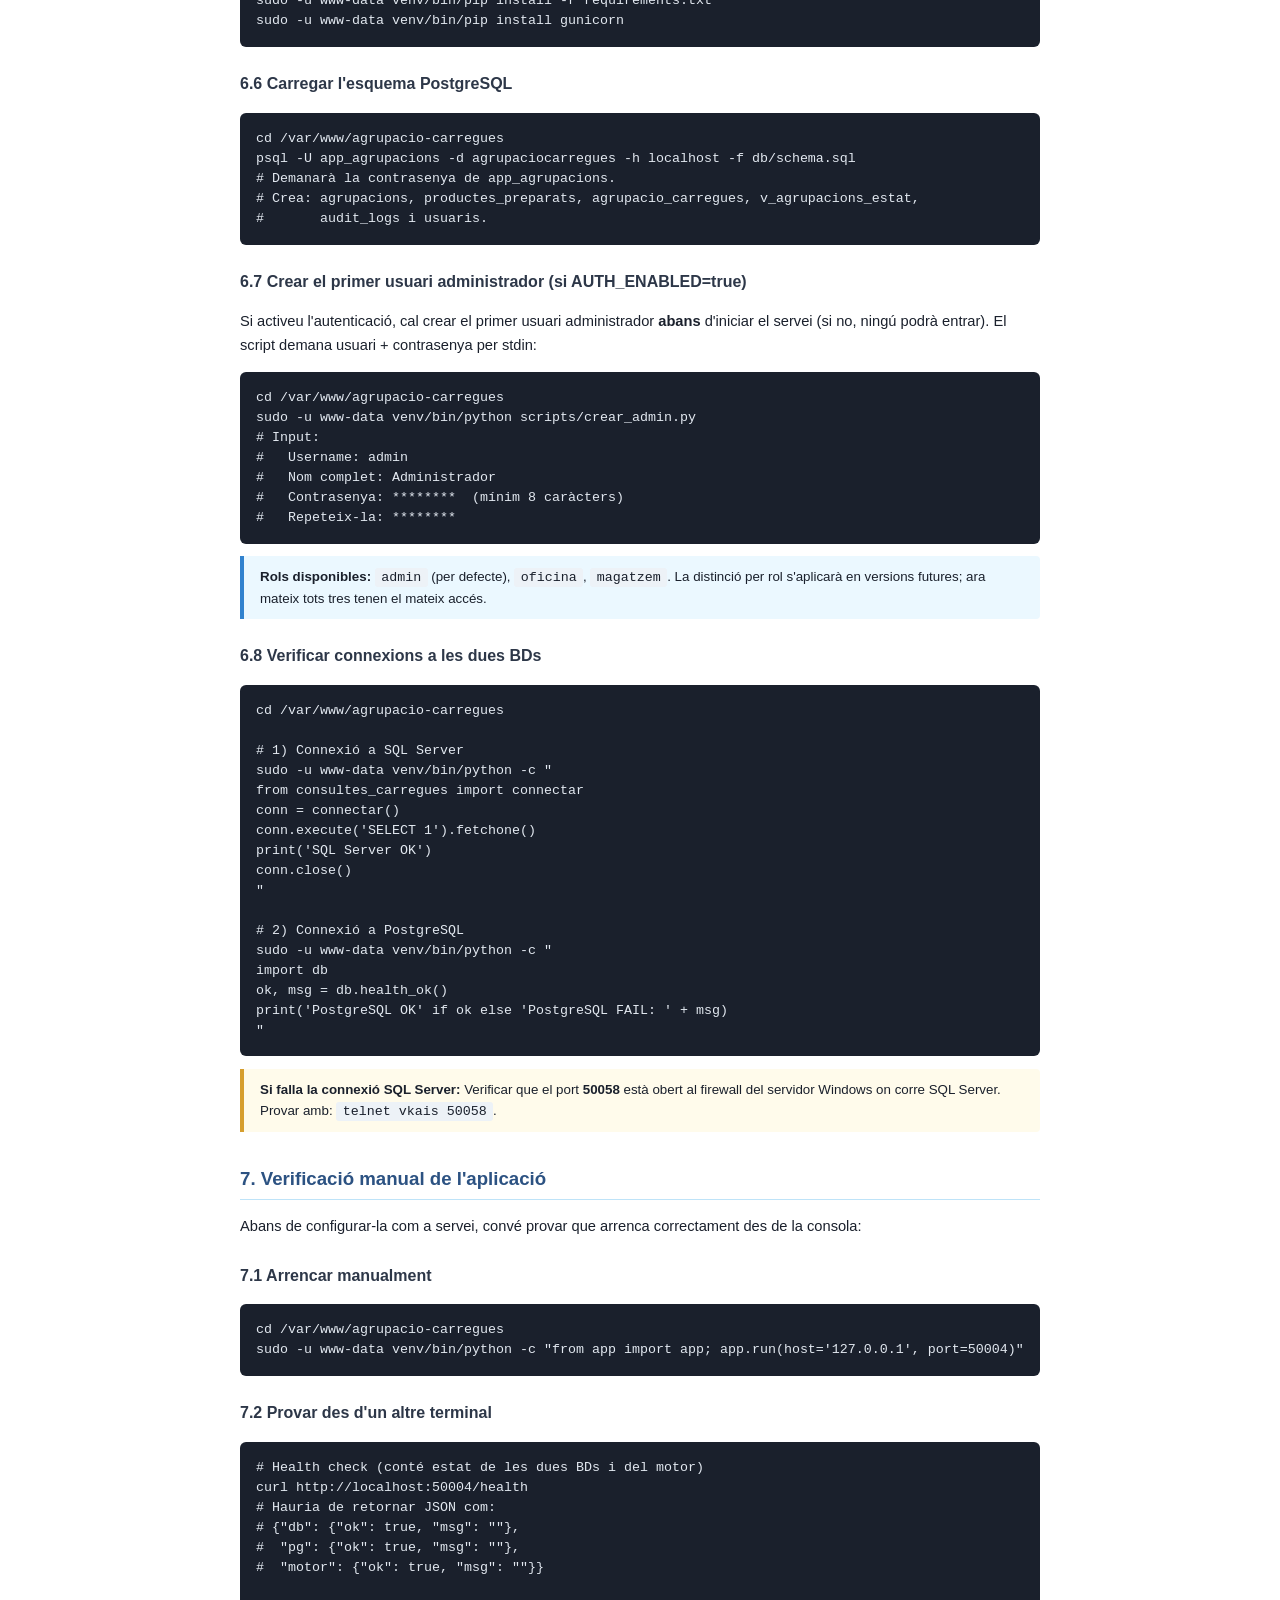
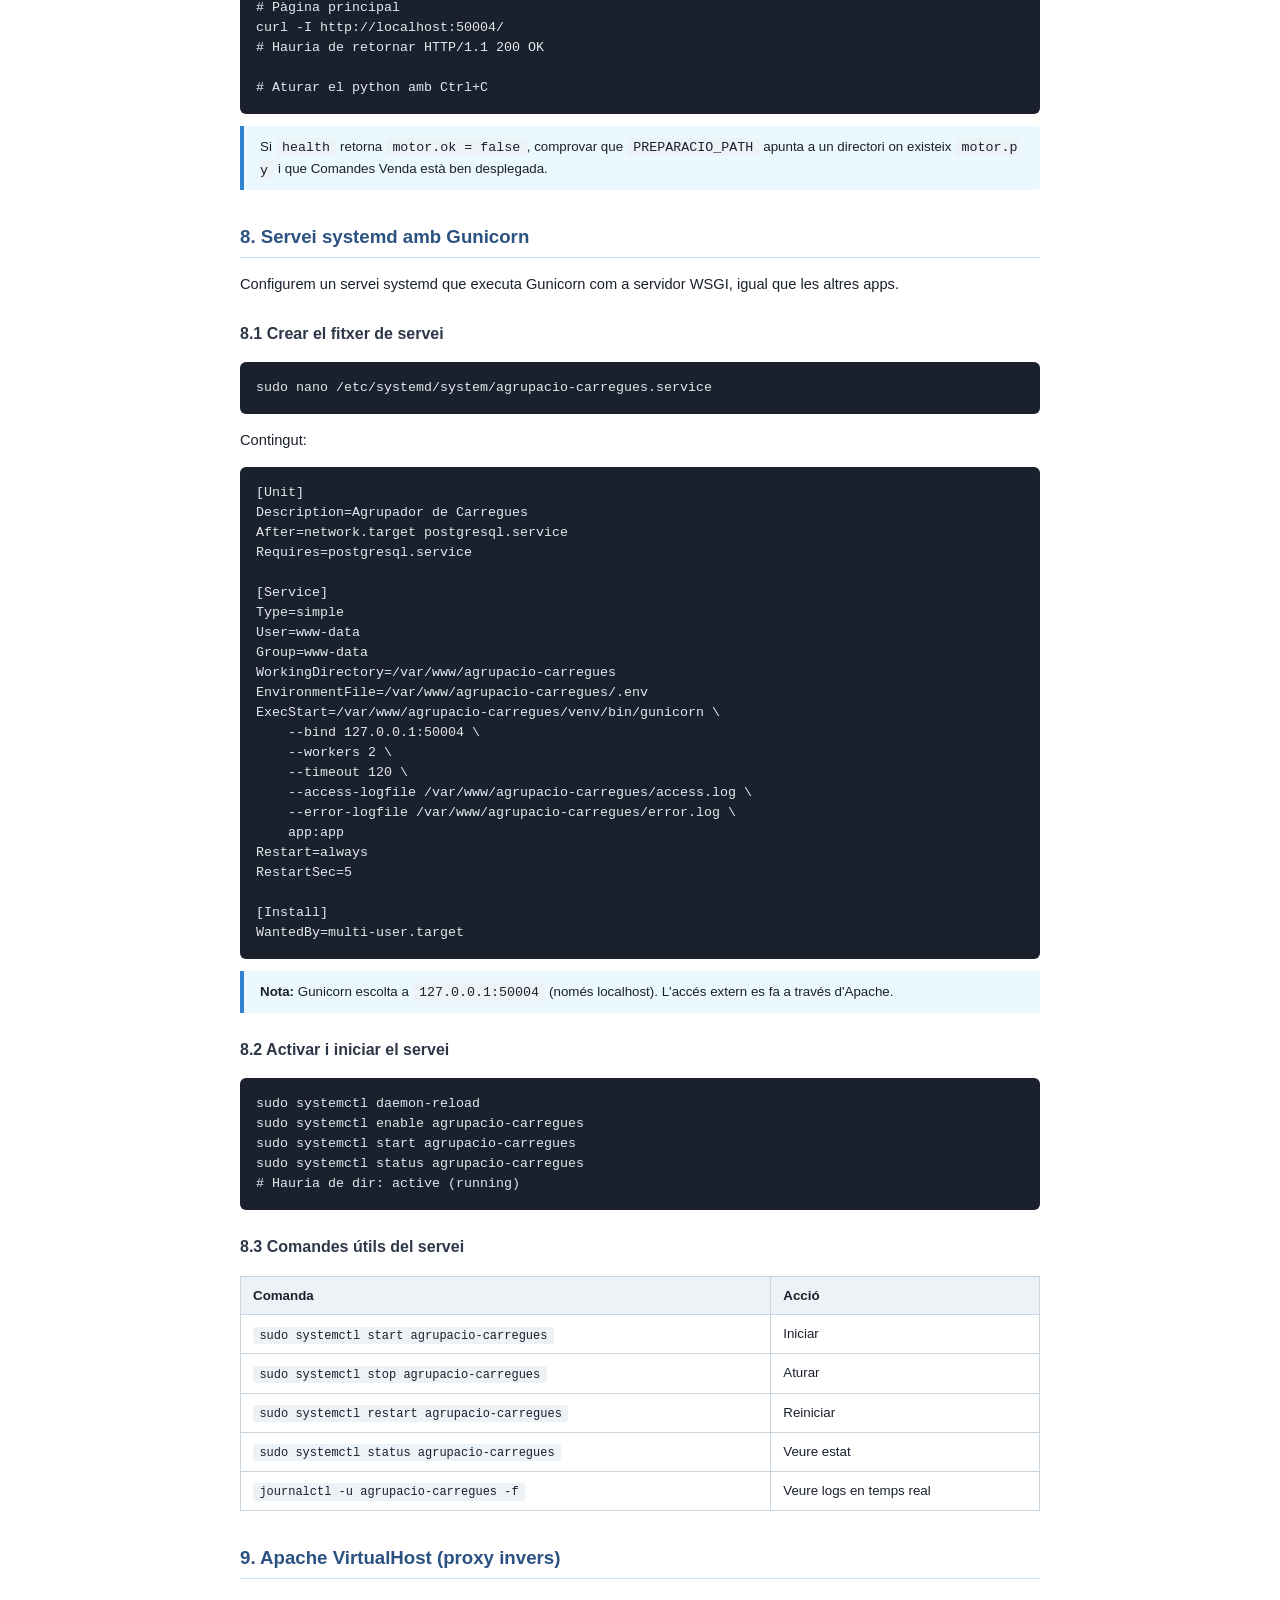
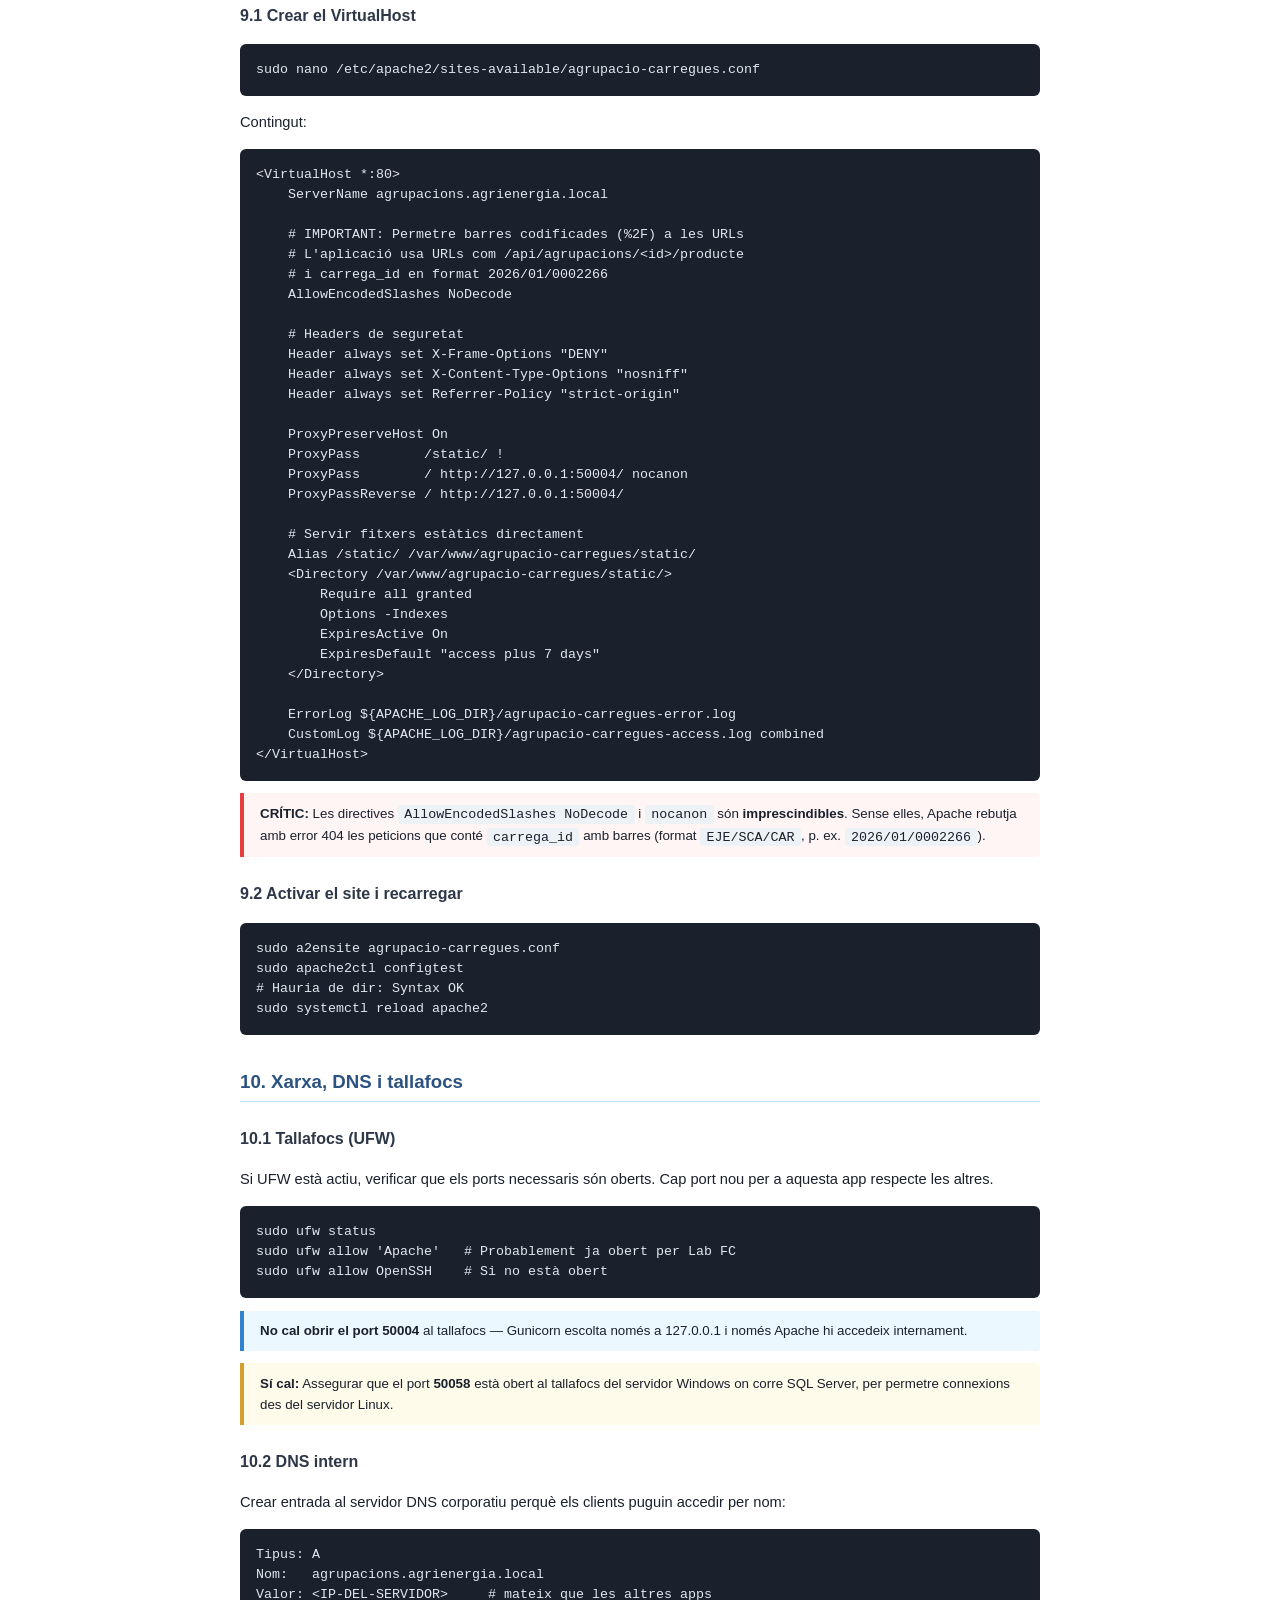
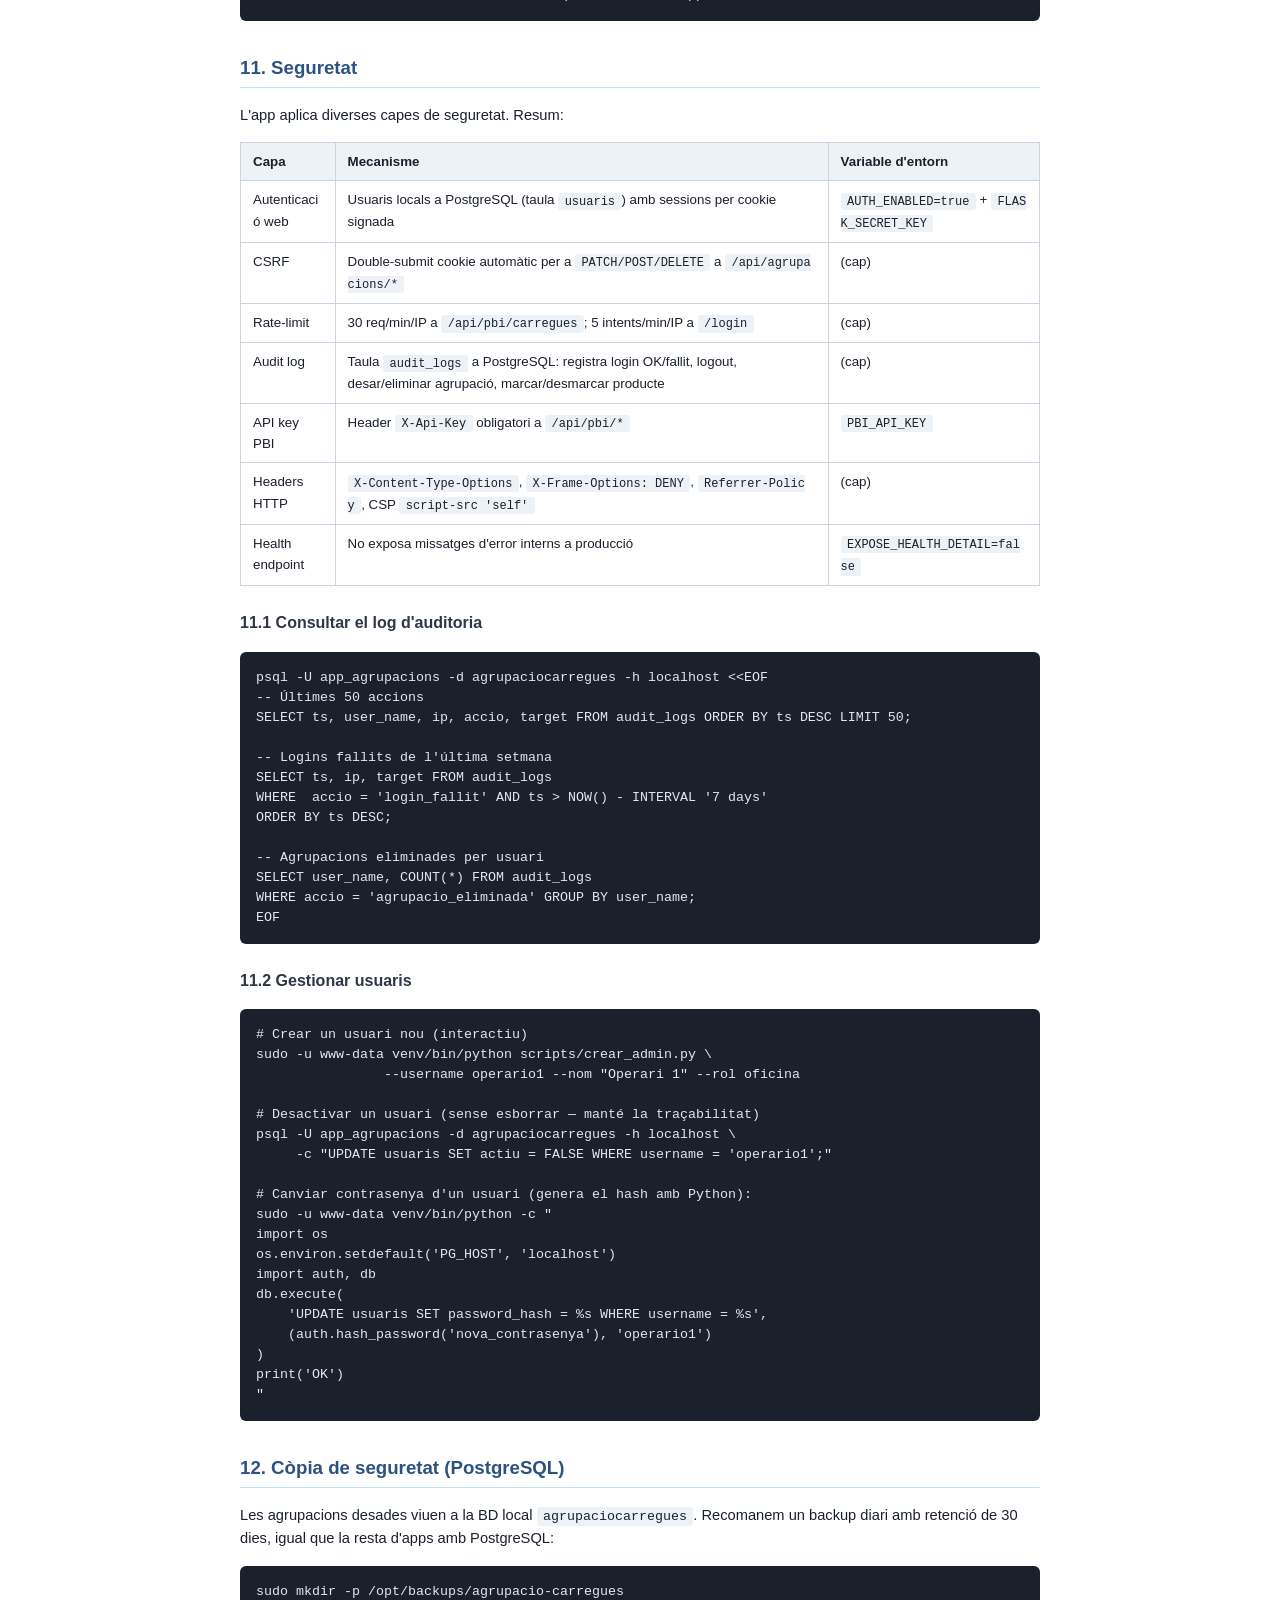
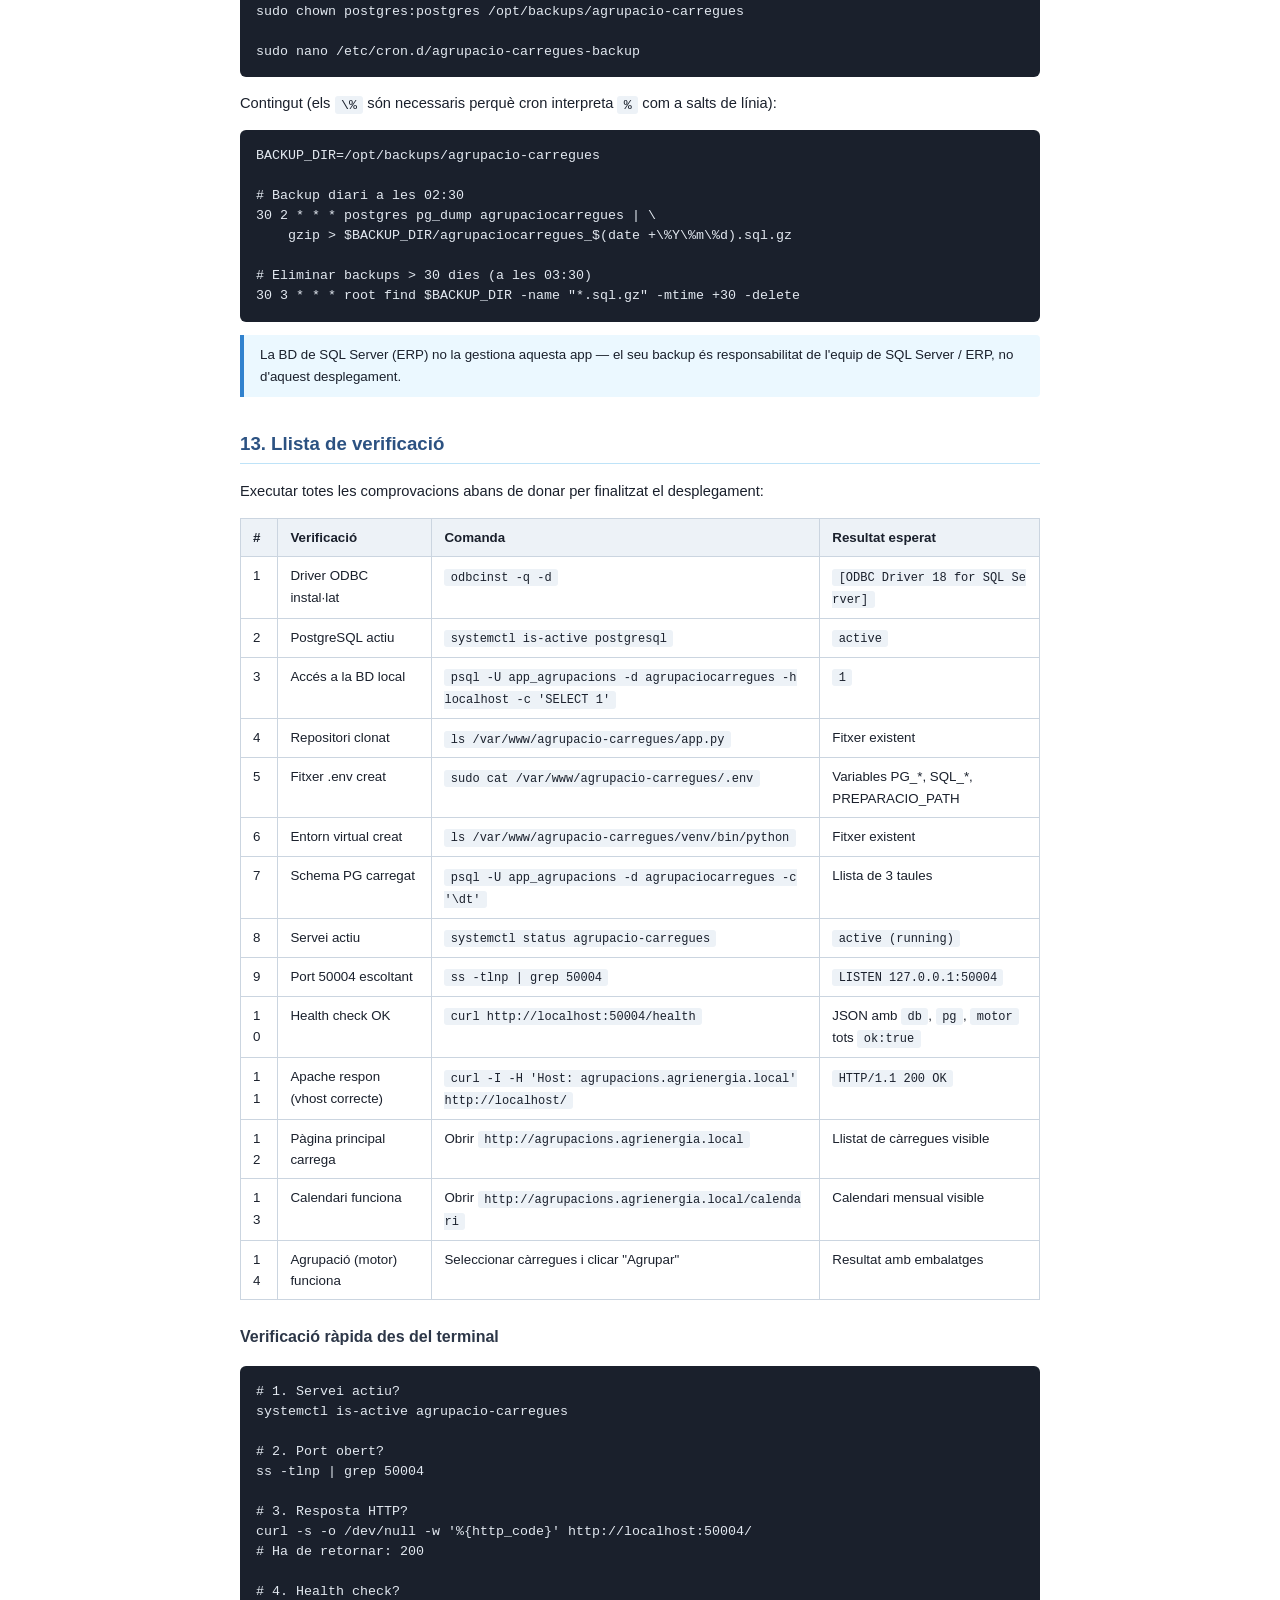
==== commit 0570a5cb: "Seguretat: auth, audit, CSRF, rate-limit, CSP estricte Fase 1 d'un programa de millores (seguretat →" ====
--- a/docs/guia-desplegament.html
+++ b/docs/guia-desplegament.html
@@ -67,6 +67,7 @@
         <li><a href="#servei">Servei systemd amb Gunicorn</a></li>
         <li><a href="#apache">Apache VirtualHost (proxy invers)</a></li>
         <li><a href="#xarxa">Xarxa, DNS i tallafocs</a></li>
+        <li><a href="#seguretat">Seguretat (auth, CSRF, audit, rate-limit)</a></li>
         <li><a href="#backup">C&ograve;pia de seguretat (PostgreSQL)</a></li>
         <li><a href="#verificacio">Llista de verificaci&oacute;</a></li>
         <li><a href="#manteniment">Manteniment i actualitzacions</a></li>
@@ -233,14 +234,17 @@
 <pre><code>sudo -u postgres psql &lt;&lt;EOF
 CREATE DATABASE agrupaciocarregues;
 CREATE USER app_agrupacions WITH PASSWORD 'CANVIAR_CONTRASENYA_SEGURA';
-GRANT ALL PRIVILEGES ON DATABASE agrupaciocarregues TO app_agrupacions;
+GRANT CONNECT ON DATABASE agrupaciocarregues TO app_agrupacions;
 
 \c agrupaciocarregues
 ALTER DATABASE agrupaciocarregues OWNER TO app_agrupacions;
 ALTER SCHEMA public OWNER TO app_agrupacions;
-GRANT ALL ON SCHEMA public TO app_agrupacions;
-GRANT CREATE ON SCHEMA public TO app_agrupacions;
+GRANT USAGE, CREATE ON SCHEMA public TO app_agrupacions;
 EOF</code></pre>
+
+<div class="info">
+    <strong>Principi de m&iacute;nim privilegi:</strong> <code>app_agrupacions</code> &eacute;s propietari de l'esquema <code>public</code> perqu&egrave; ha de crear les seves taules (<code>schema.sql</code> al pas 6.6). Despr&eacute;s del setup, podeu opcionalment revocar <code>CREATE</code> i deixar nom&eacute;s <code>SELECT/INSERT/UPDATE/DELETE</code> a les taules existents. Mai cal <code>SUPERUSER</code> ni acc&eacute;s a altres bases de dades del cluster.
+</div>
 
 <div class="warning">
     <strong>IMPORTANT (PostgreSQL 15+):</strong> L'esquema <code>public</code> no &eacute;s escrivible per defecte encara que es tinguin <code>ALL PRIVILEGES</code> sobre la base de dades. Cal canviar-ne el propietari (<code>ALTER SCHEMA public OWNER</code>) i donar <code>CREATE</code>. Si no, la c&agrave;rrega del schema fallar&agrave; amb <code>permission denied for schema public</code>.
@@ -293,7 +297,20 @@
 PG_POOL_MAX=5
 
 # --- Ruta al motor d'embalatges (app germana Comandes Venda) ---
-PREPARACIO_PATH=/var/www/comandes-venda</code></pre>
+PREPARACIO_PATH=/var/www/comandes-venda
+
+# --- Power BI (endpoint /api/pbi/carregues) ---
+# Genera-la amb: python3 -c "import secrets; print(secrets.token_urlsafe(32))"
+PBI_API_KEY=&lt;clau_pbi&gt;
+
+# --- Autenticació (Phase D de seguretat) ---
+AUTH_ENABLED=true
+# Secret per a signar les cookies de sessió (OBLIGATORI a producció).
+# Genera-la amb: python3 -c "import secrets; print(secrets.token_urlsafe(48))"
+FLASK_SECRET_KEY=&lt;secret_long_aleatori&gt;
+
+# --- Health endpoint (manté false en producció) ---
+EXPOSE_HEALTH_DETAIL=false</code></pre>
 
 <div class="warning">
     <strong>Port SQL Server:</strong> El servidor SQL utilitza el port <strong>50058</strong> (no el port est&agrave;ndard 1433). &Eacute;s imprescindible incloure el port a <code>SQL_SERVER</code> separat per coma.
@@ -339,9 +356,24 @@
 <pre><code>cd /var/www/agrupacio-carregues
 psql -U app_agrupacions -d agrupaciocarregues -h localhost -f db/schema.sql
 # Demanar&agrave; la contrasenya de app_agrupacions.
-# Hauria de crear: agrupacions, productes_preparats, agrupacio_carregues, v_agrupacions_estat</code></pre>
-
-<h3>6.7 Verificar connexions a les dues BDs</h3>
+# Crea: agrupacions, productes_preparats, agrupacio_carregues, v_agrupacions_estat,
+#       audit_logs i usuaris.</code></pre>
+
+<h3>6.7 Crear el primer usuari administrador (si AUTH_ENABLED=true)</h3>
+<p>Si activeu l'autenticaci&oacute;, cal crear el primer usuari administrador <strong>abans</strong> d'iniciar el servei (si no, ning&uacute; podr&agrave; entrar). El script demana usuari + contrasenya per stdin:</p>
+<pre><code>cd /var/www/agrupacio-carregues
+sudo -u www-data venv/bin/python scripts/crear_admin.py
+# Input:
+#   Username: admin
+#   Nom complet: Administrador
+#   Contrasenya: ********  (m&iacute;nim 8 car&agrave;cters)
+#   Repeteix-la: ********</code></pre>
+
+<div class="info">
+    <strong>Rols disponibles:</strong> <code>admin</code> (per defecte), <code>oficina</code>, <code>magatzem</code>. La distinci&oacute; per rol s'aplicar&agrave; en versions futures; ara mateix tots tres tenen el mateix acc&eacute;s.
+</div>
+
+<h3>6.8 Verificar connexions a les dues BDs</h3>
 <pre><code>cd /var/www/agrupacio-carregues
 
 # 1) Connexi&oacute; a SQL Server
@@ -515,8 +547,60 @@
 Nom:   agrupacions.agrienergia.local
 Valor: &lt;IP-DEL-SERVIDOR&gt;     # mateix que les altres apps</code></pre>
 
-<!-- 11. BACKUP -->
-<h2 id="backup">11. C&ograve;pia de seguretat (PostgreSQL)</h2>
+<!-- NOVA: SEGURETAT -->
+<h2 id="seguretat">11. Seguretat</h2>
+
+<p>L'app aplica diverses capes de seguretat. Resum:</p>
+
+<table>
+    <tr><th>Capa</th><th>Mecanisme</th><th>Variable d'entorn</th></tr>
+    <tr><td>Autenticaci&oacute; web</td><td>Usuaris locals a PostgreSQL (taula <code>usuaris</code>) amb sessions per cookie signada</td><td><code>AUTH_ENABLED=true</code> + <code>FLASK_SECRET_KEY</code></td></tr>
+    <tr><td>CSRF</td><td>Double-submit cookie autom&agrave;tic per a <code>PATCH/POST/DELETE</code> a <code>/api/agrupacions/*</code></td><td>(cap)</td></tr>
+    <tr><td>Rate-limit</td><td>30 req/min/IP a <code>/api/pbi/carregues</code>; 5 intents/min/IP a <code>/login</code></td><td>(cap)</td></tr>
+    <tr><td>Audit log</td><td>Taula <code>audit_logs</code> a PostgreSQL: registra login OK/fallit, logout, desar/eliminar agrupaci&oacute;, marcar/desmarcar producte</td><td>(cap)</td></tr>
+    <tr><td>API key PBI</td><td>Header <code>X-Api-Key</code> obligatori a <code>/api/pbi/*</code></td><td><code>PBI_API_KEY</code></td></tr>
+    <tr><td>Headers HTTP</td><td><code>X-Content-Type-Options</code>, <code>X-Frame-Options: DENY</code>, <code>Referrer-Policy</code>, CSP <code>script-src 'self'</code></td><td>(cap)</td></tr>
+    <tr><td>Health endpoint</td><td>No exposa missatges d'error interns a producci&oacute;</td><td><code>EXPOSE_HEALTH_DETAIL=false</code></td></tr>
+</table>
+
+<h3>11.1 Consultar el log d'auditoria</h3>
+<pre><code>psql -U app_agrupacions -d agrupaciocarregues -h localhost &lt;&lt;EOF
+-- &Uacute;ltimes 50 accions
+SELECT ts, user_name, ip, accio, target FROM audit_logs ORDER BY ts DESC LIMIT 50;
+
+-- Logins fallits de l'&uacute;ltima setmana
+SELECT ts, ip, target FROM audit_logs
+WHERE  accio = 'login_fallit' AND ts &gt; NOW() - INTERVAL '7 days'
+ORDER BY ts DESC;
+
+-- Agrupacions eliminades per usuari
+SELECT user_name, COUNT(*) FROM audit_logs
+WHERE accio = 'agrupacio_eliminada' GROUP BY user_name;
+EOF</code></pre>
+
+<h3>11.2 Gestionar usuaris</h3>
+<pre><code># Crear un usuari nou (interactiu)
+sudo -u www-data venv/bin/python scripts/crear_admin.py \
+                --username operario1 --nom "Operari 1" --rol oficina
+
+# Desactivar un usuari (sense esborrar — manté la traçabilitat)
+psql -U app_agrupacions -d agrupaciocarregues -h localhost \
+     -c "UPDATE usuaris SET actiu = FALSE WHERE username = 'operario1';"
+
+# Canviar contrasenya d'un usuari (genera el hash amb Python):
+sudo -u www-data venv/bin/python -c "
+import os
+os.environ.setdefault('PG_HOST', 'localhost')
+import auth, db
+db.execute(
+    'UPDATE usuaris SET password_hash = %s WHERE username = %s',
+    (auth.hash_password('nova_contrasenya'), 'operario1')
+)
+print('OK')
+"</code></pre>
+
+<!-- 12. BACKUP -->
+<h2 id="backup">12. C&ograve;pia de seguretat (PostgreSQL)</h2>
 
 <p>Les agrupacions desades viuen a la BD local <code>agrupaciocarregues</code>. Recomanem un backup diari amb retenci&oacute; de 30 dies, igual que la resta d'apps amb PostgreSQL:</p>
 
@@ -540,7 +624,7 @@
 </div>
 
 <!-- 12. VERIFICACIÓ -->
-<h2 id="verificacio">12. Llista de verificaci&oacute;</h2>
+<h2 id="verificacio">13. Llista de verificaci&oacute;</h2>
 
 <p>Executar totes les comprovacions abans de donar per finalitzat el desplegament:</p>
 <table>
@@ -581,7 +665,7 @@
 # Ha de connectar (no "Connection refused")</code></pre>
 
 <!-- 13. MANTENIMENT -->
-<h2 id="manteniment">13. Manteniment i actualitzacions</h2>
+<h2 id="manteniment">14. Manteniment i actualitzacions</h2>
 
 <h3>13.1 Actualitzar l'aplicaci&oacute;</h3>
 <p>Quan hi hagi una nova versi&oacute; al repositori GitHub:</p>
@@ -622,7 +706,7 @@
 }</code></pre>
 
 <!-- 14. LOGS -->
-<h2 id="logs">14. Logs i monitoratge</h2>
+<h2 id="logs">15. Logs i monitoratge</h2>
 
 <table>
     <tr><th>Fitxer / Comanda</th><th>Contingut</th></tr>
@@ -644,7 +728,7 @@
 tail -f /var/log/apache2/agrupacio-carregues-error.log</code></pre>
 
 <!-- 15. TROUBLESHOOTING -->
-<h2 id="troubleshooting">15. Resoluci&oacute; de problemes</h2>
+<h2 id="troubleshooting">16. Resoluci&oacute; de problemes</h2>
 
 <table>
     <tr><th>Problema</th><th>Causa probable</th><th>Soluci&oacute;</th></tr>
@@ -662,7 +746,7 @@
 </table>
 
 <!-- 16. RESUM -->
-<h2 id="resum">16. Resum i temps estimats</h2>
+<h2 id="resum">17. Resum i temps estimats</h2>
 
 <p>Temps estimats assumint que Lab FC, Comandes Venda i Visites ja s&oacute;n al servidor (Python, Apache, ODBC 18, PostgreSQL, UFW ja configurats):</p>
 
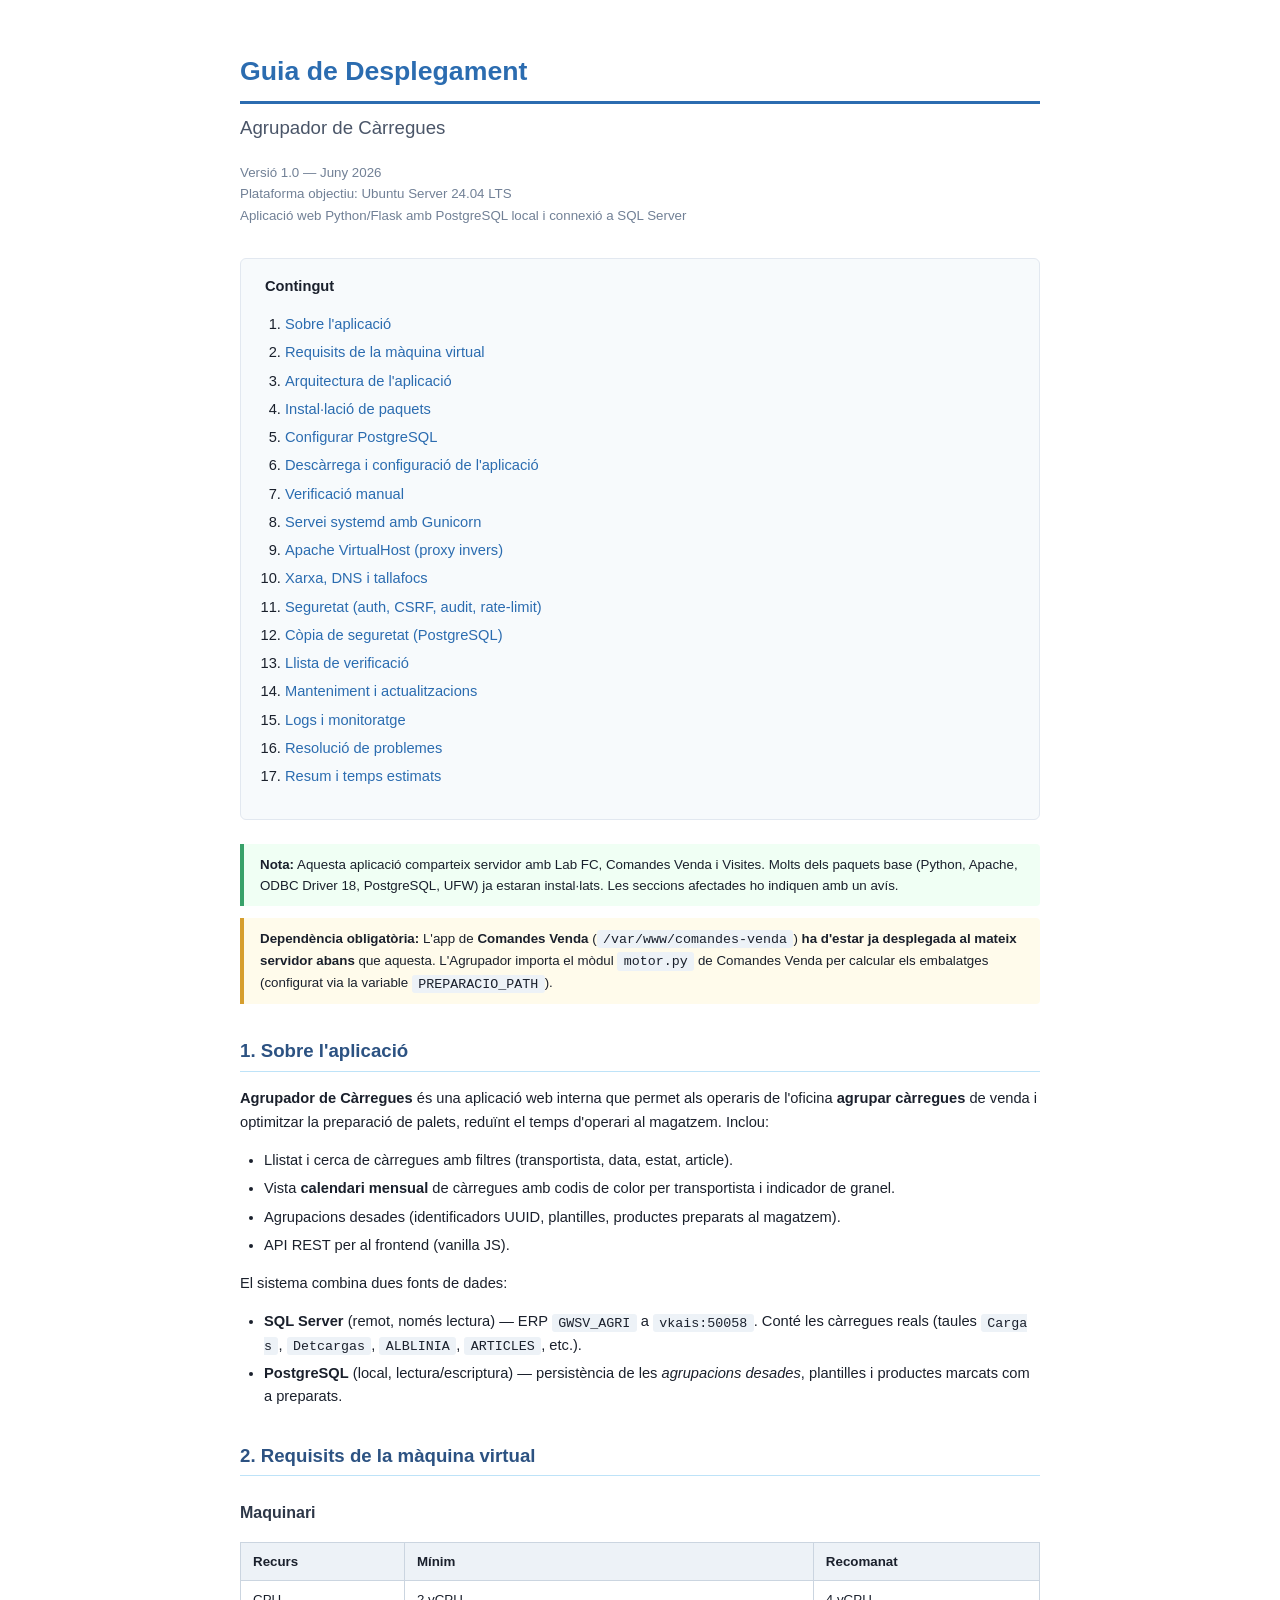
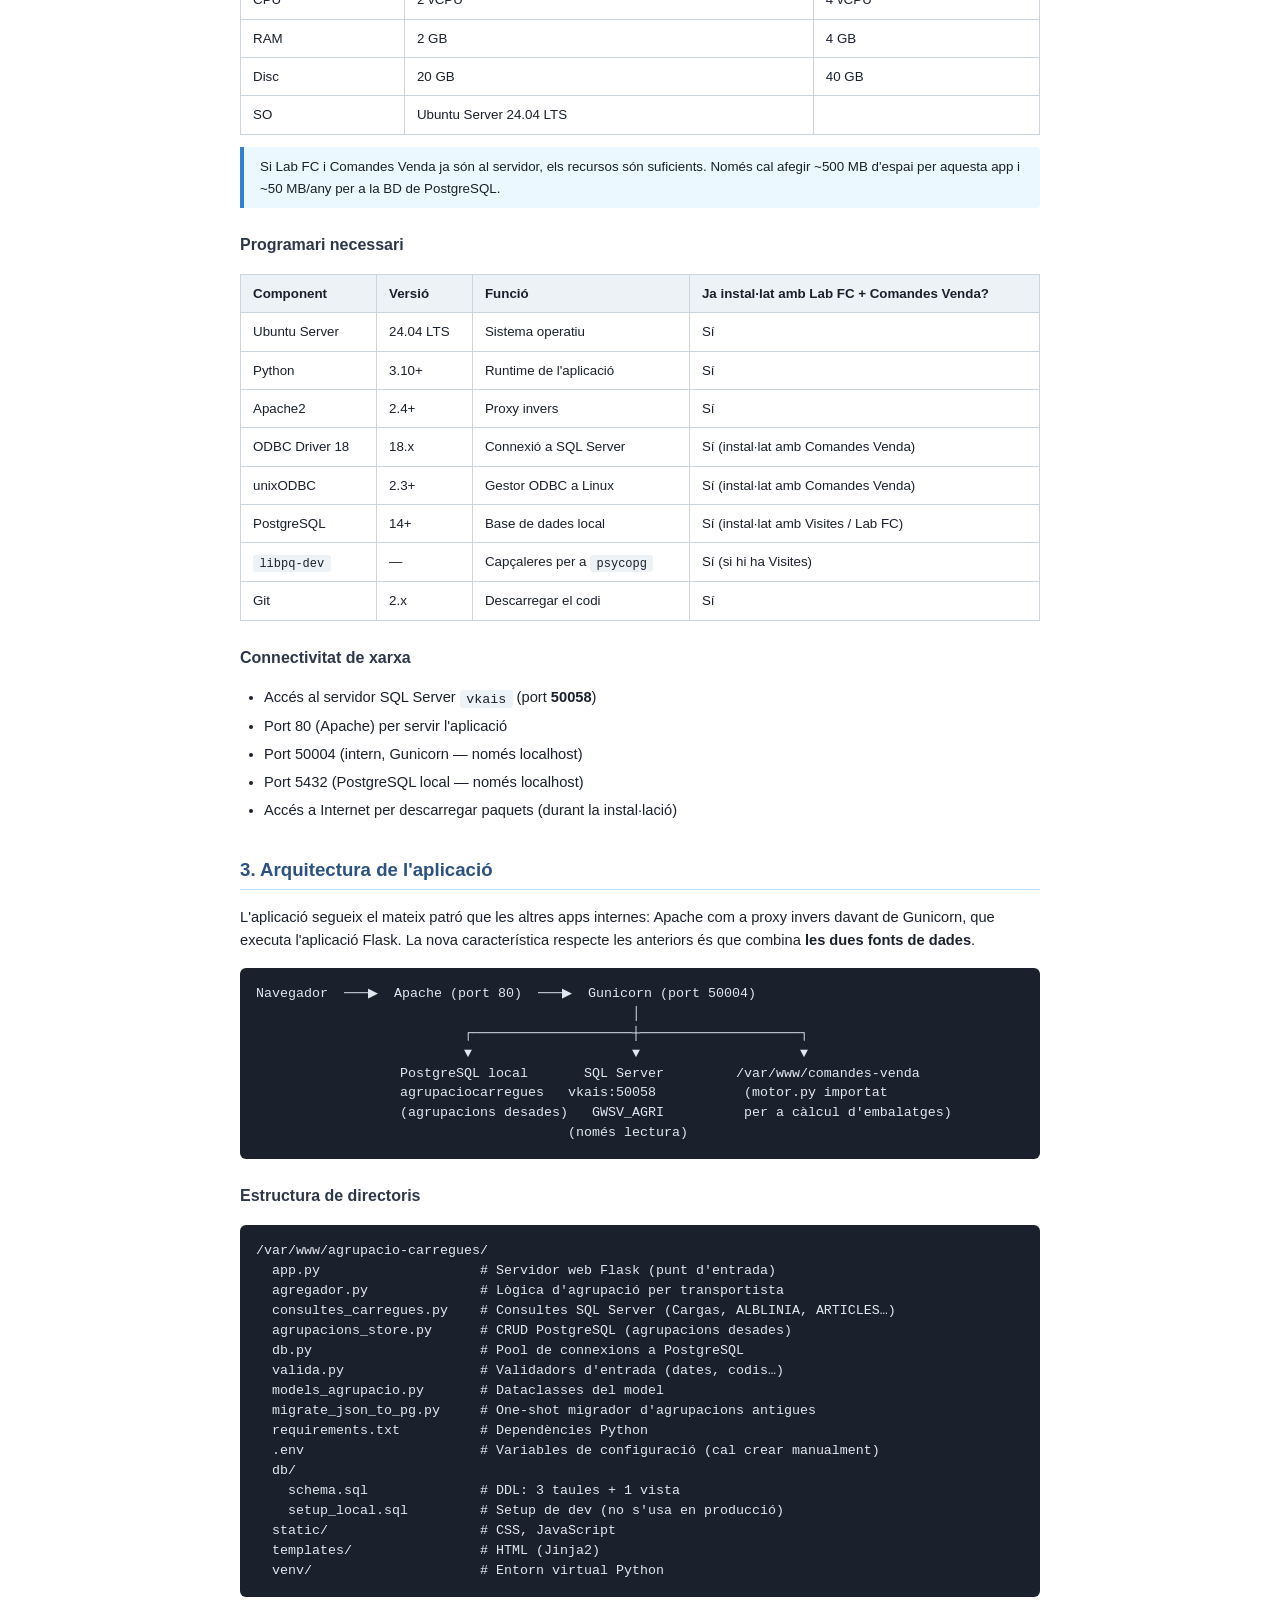
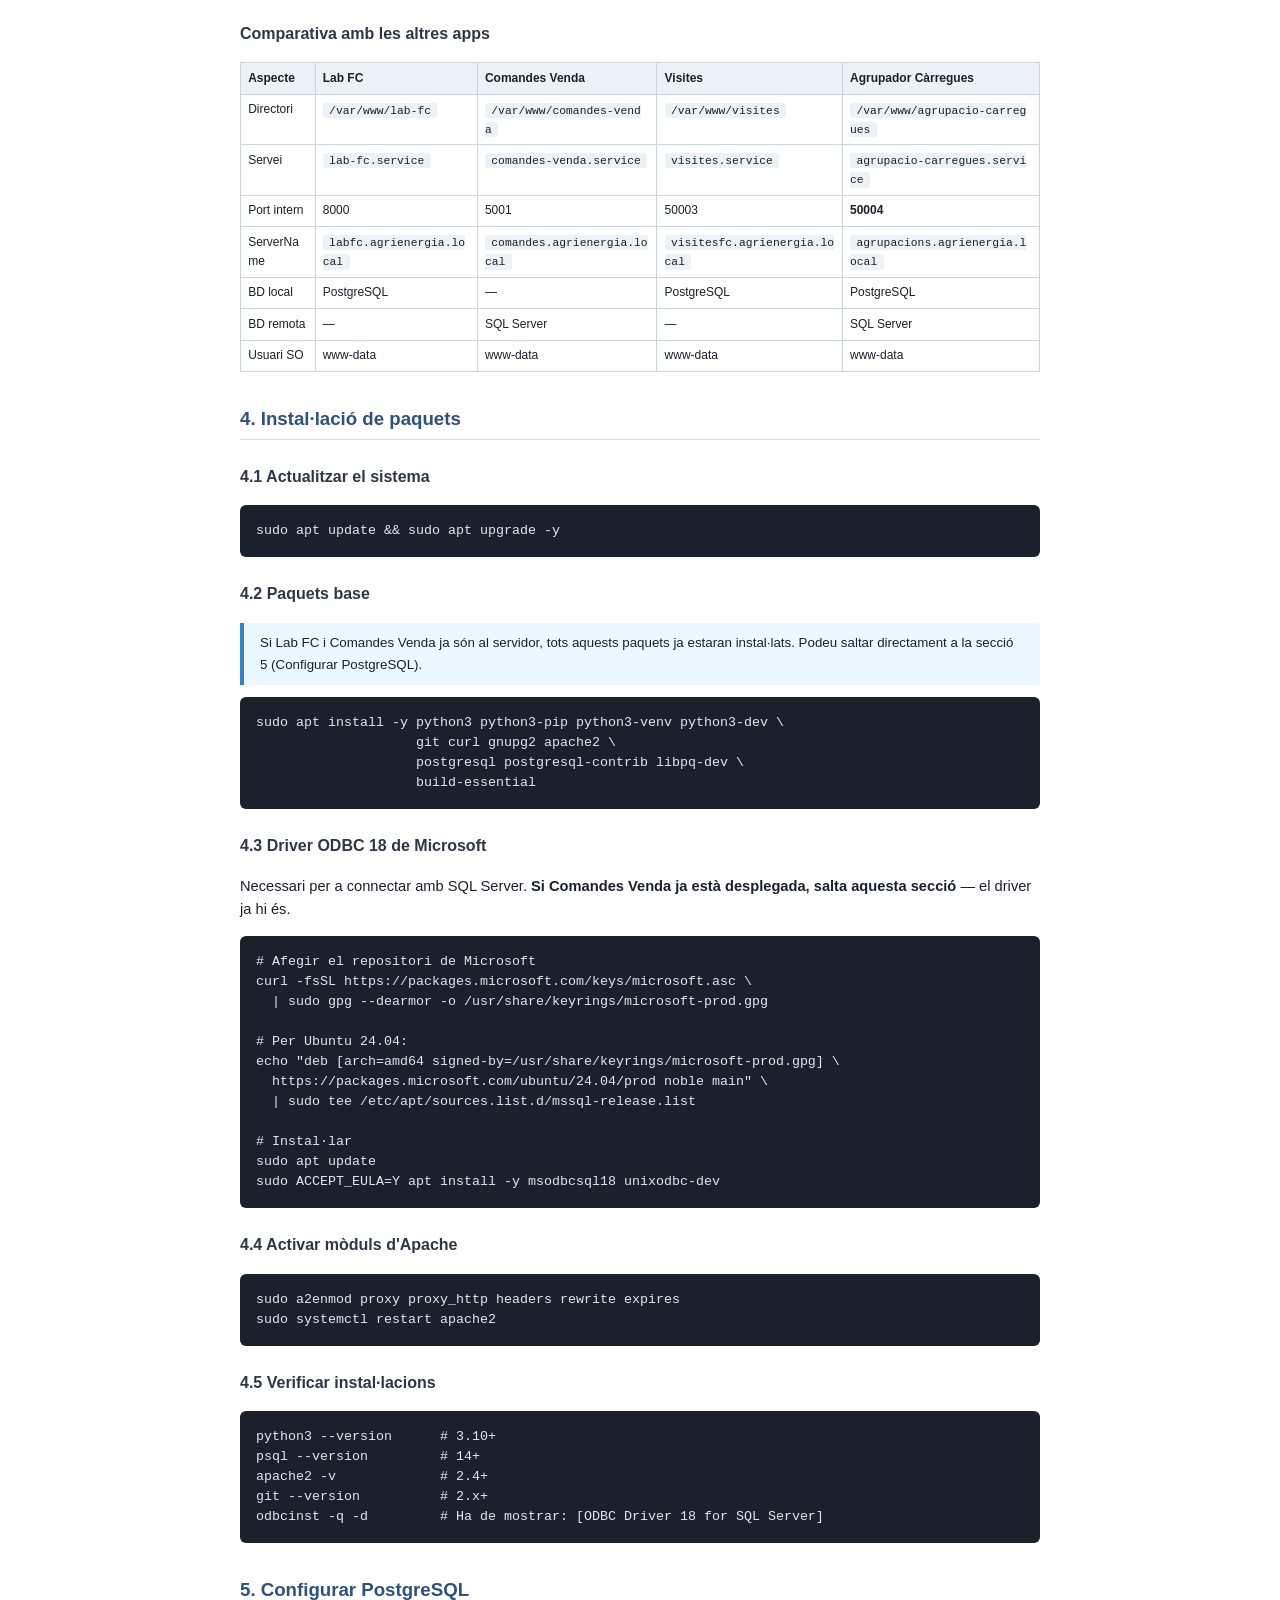
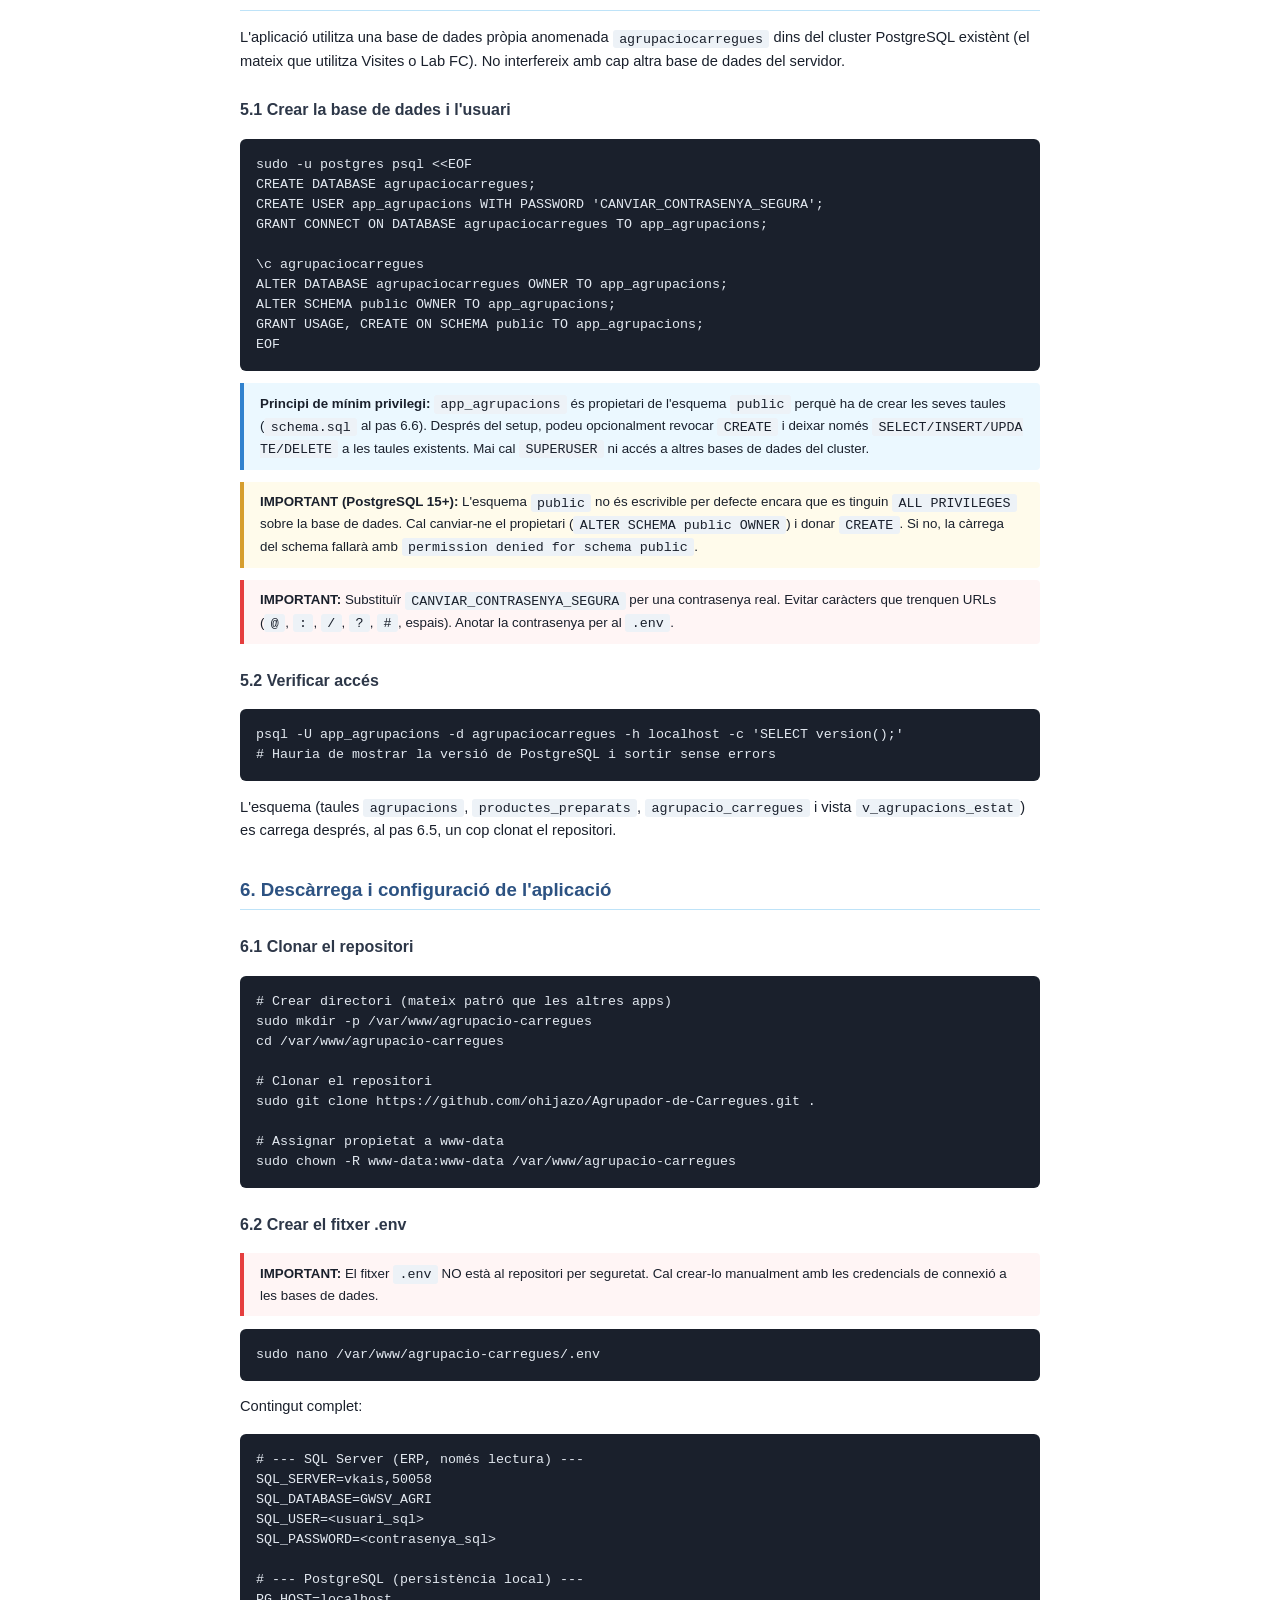
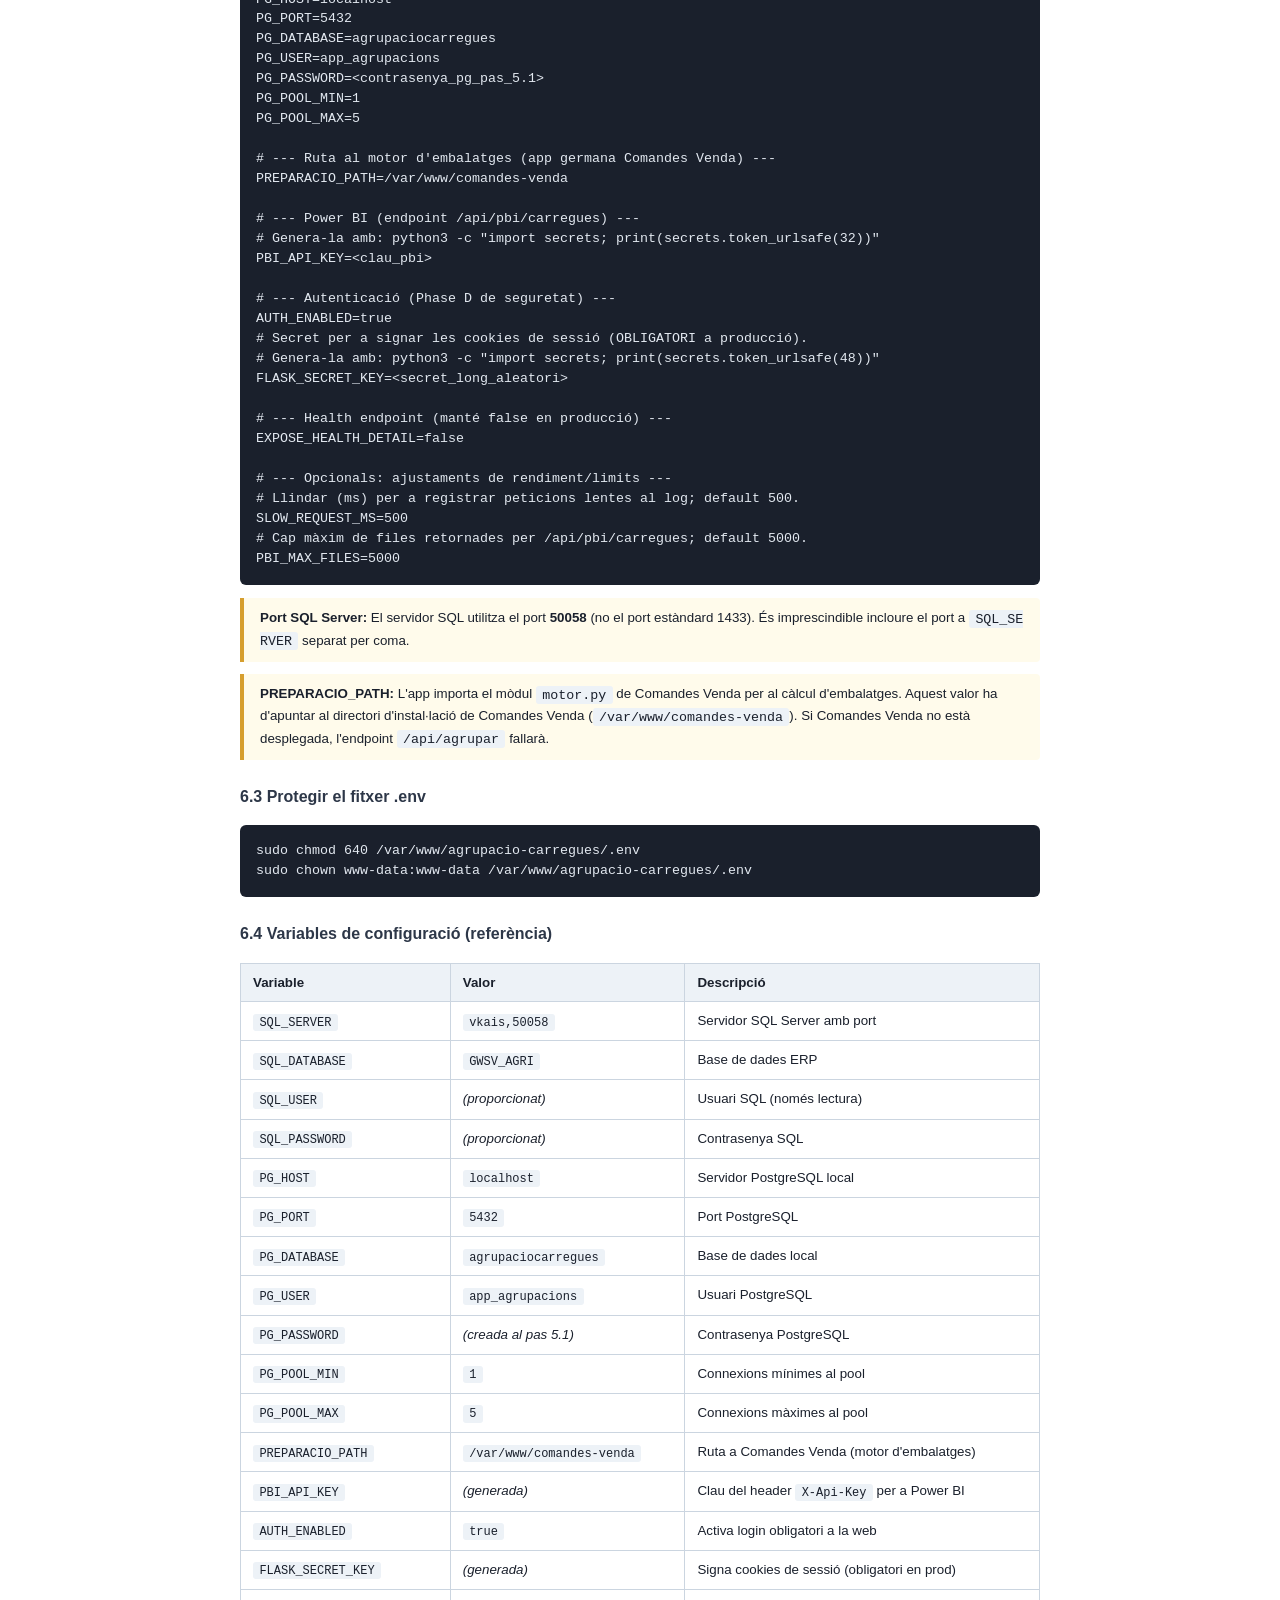
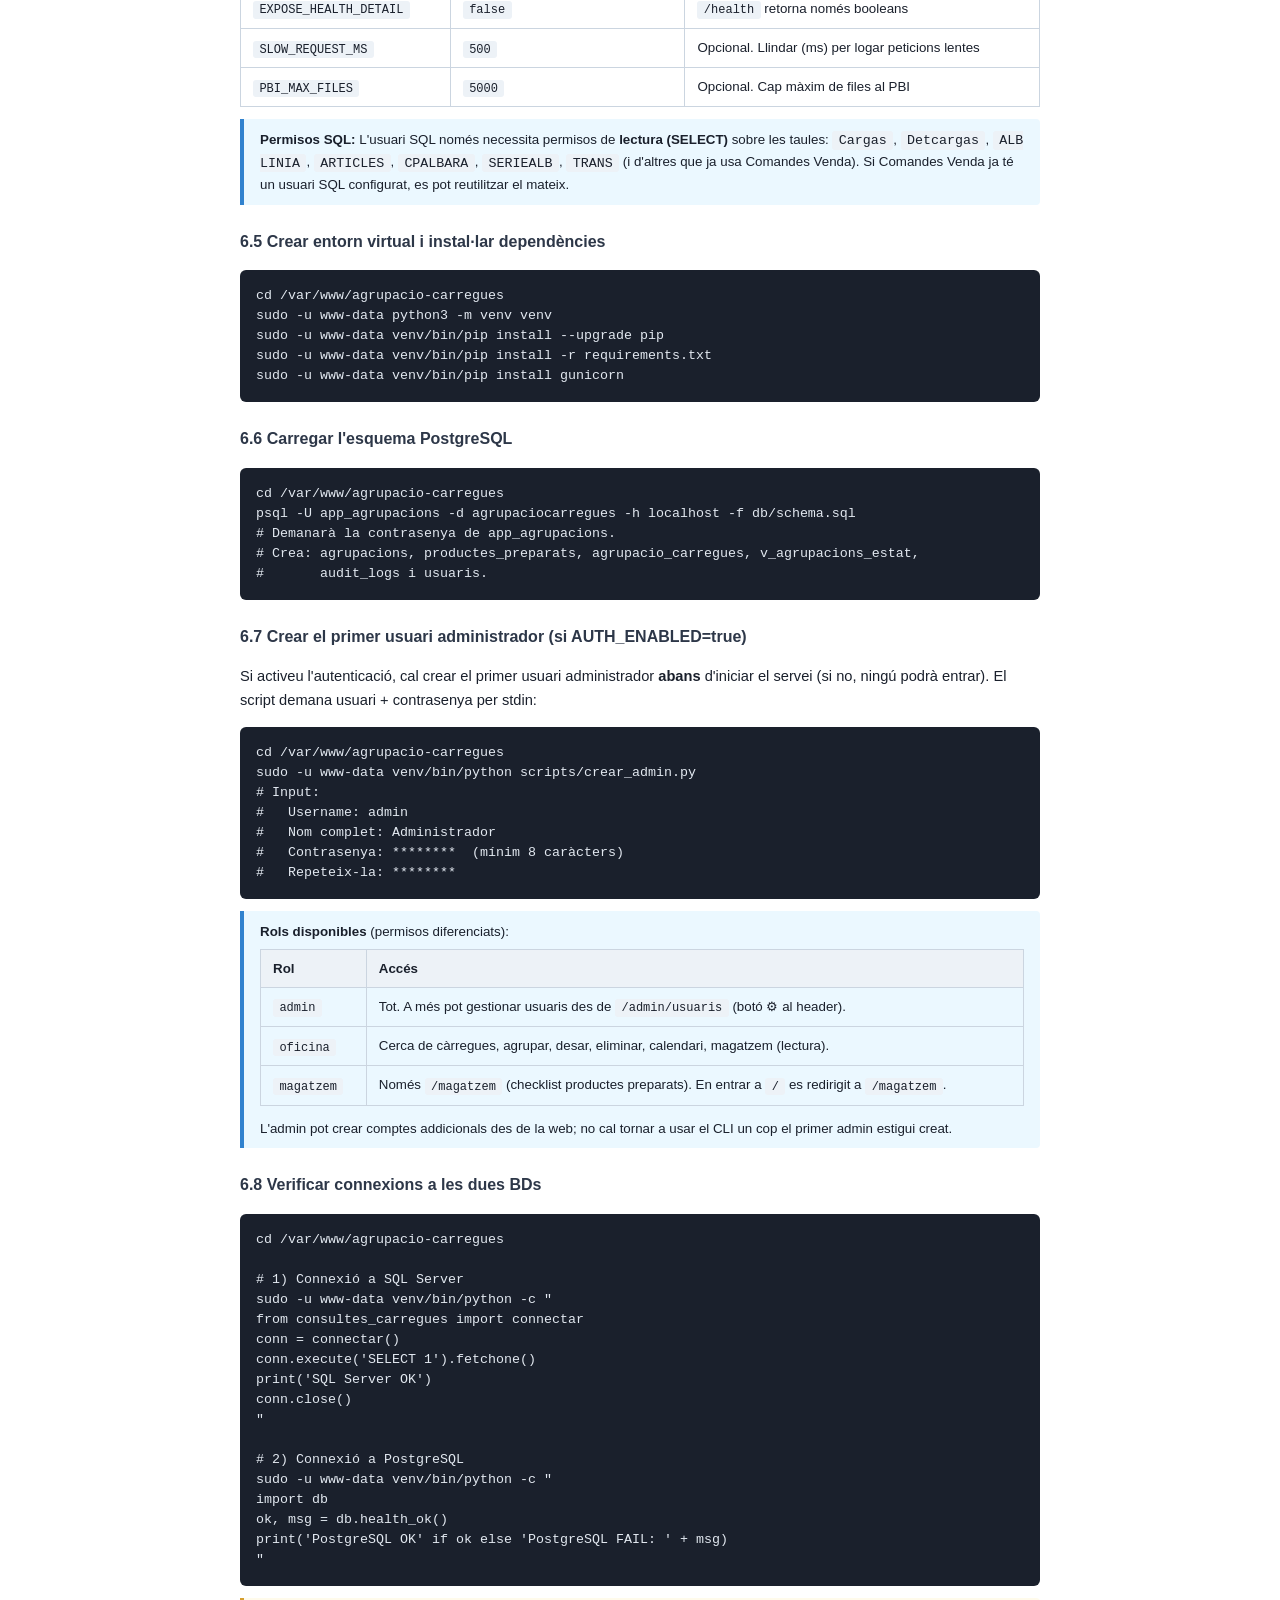
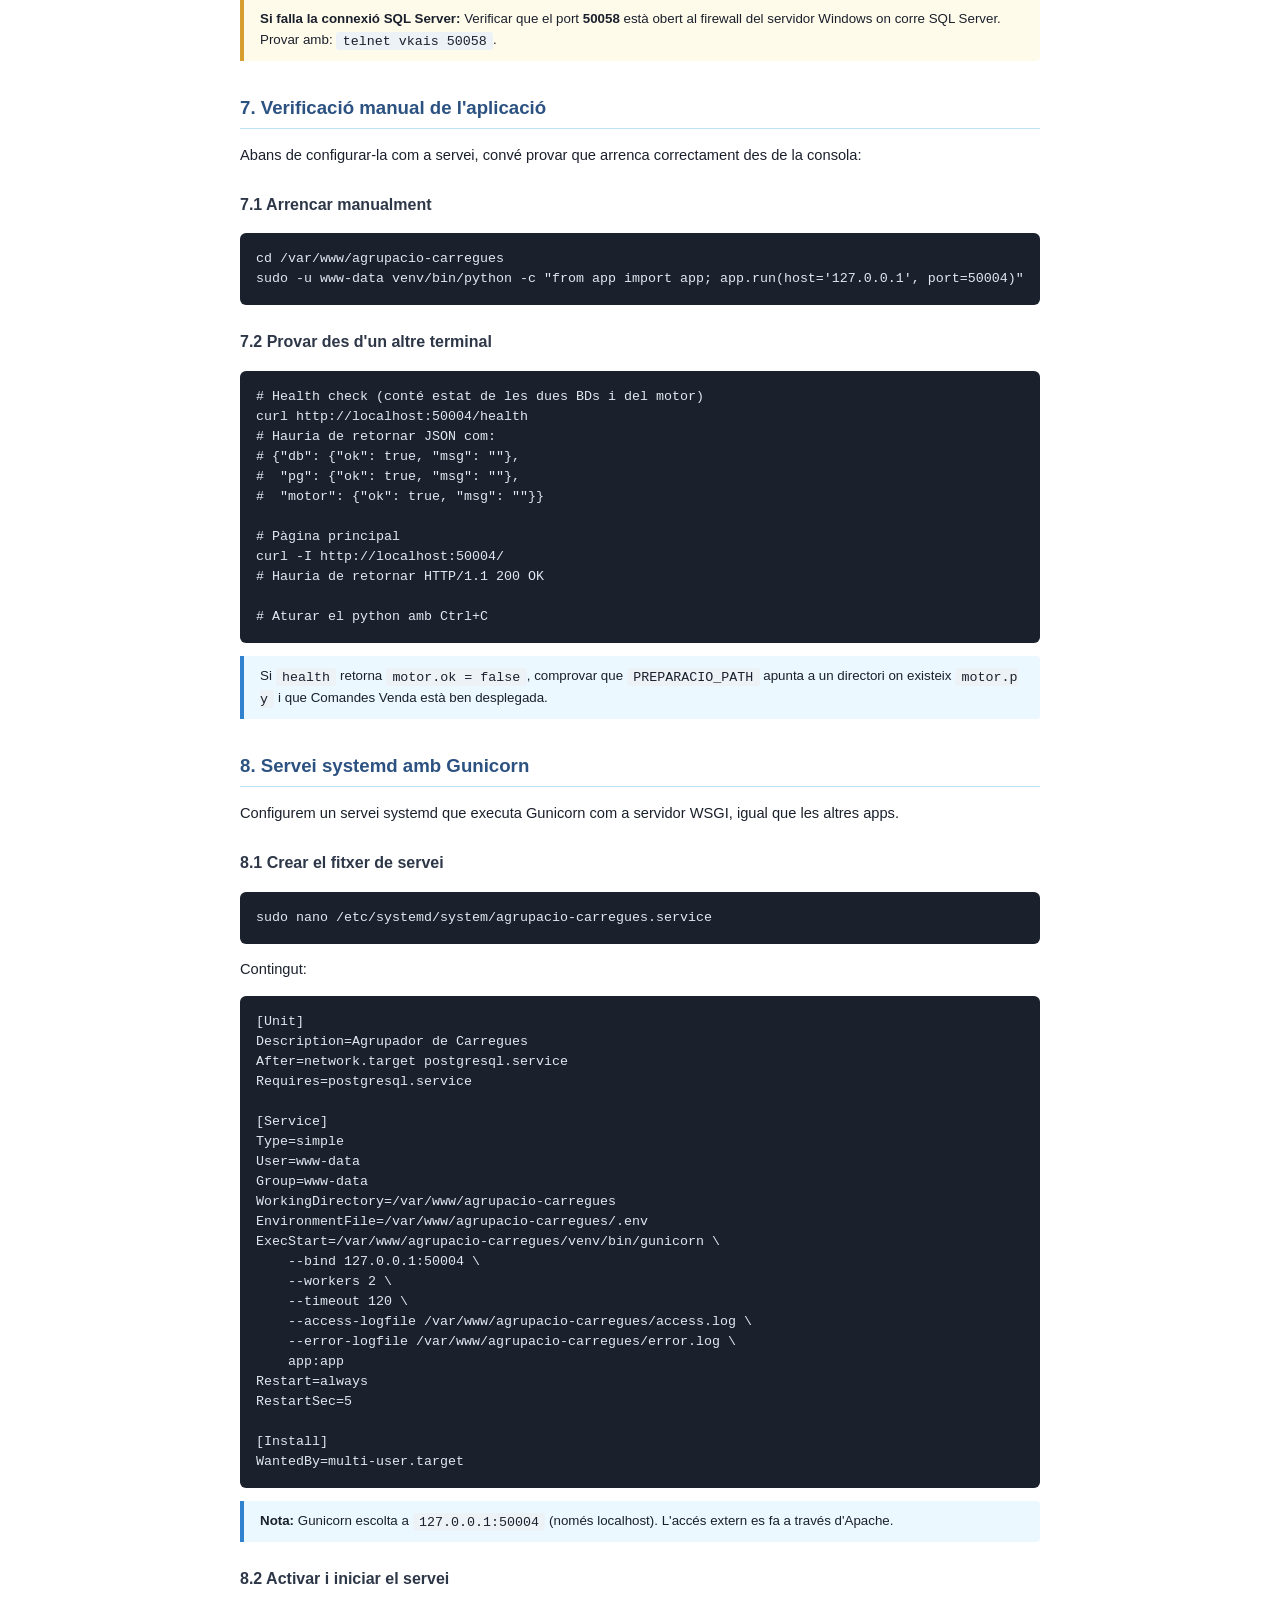
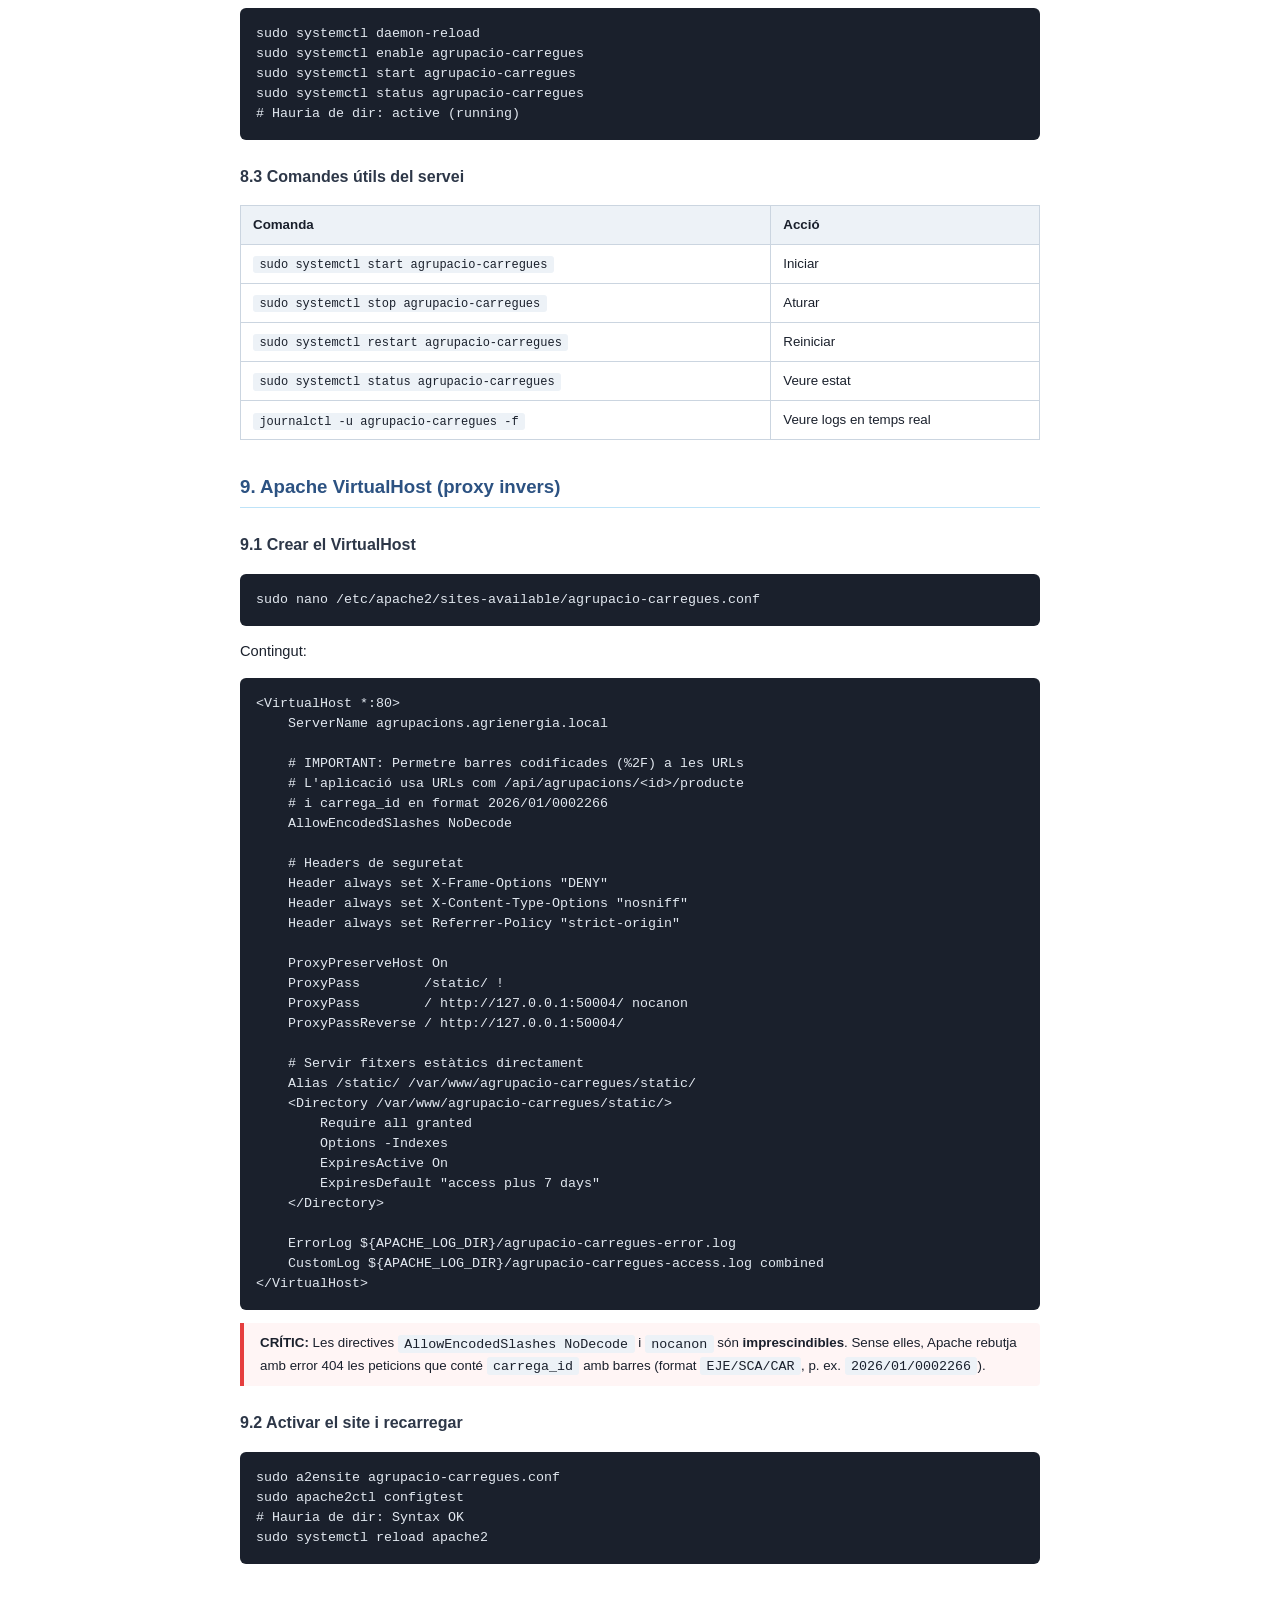
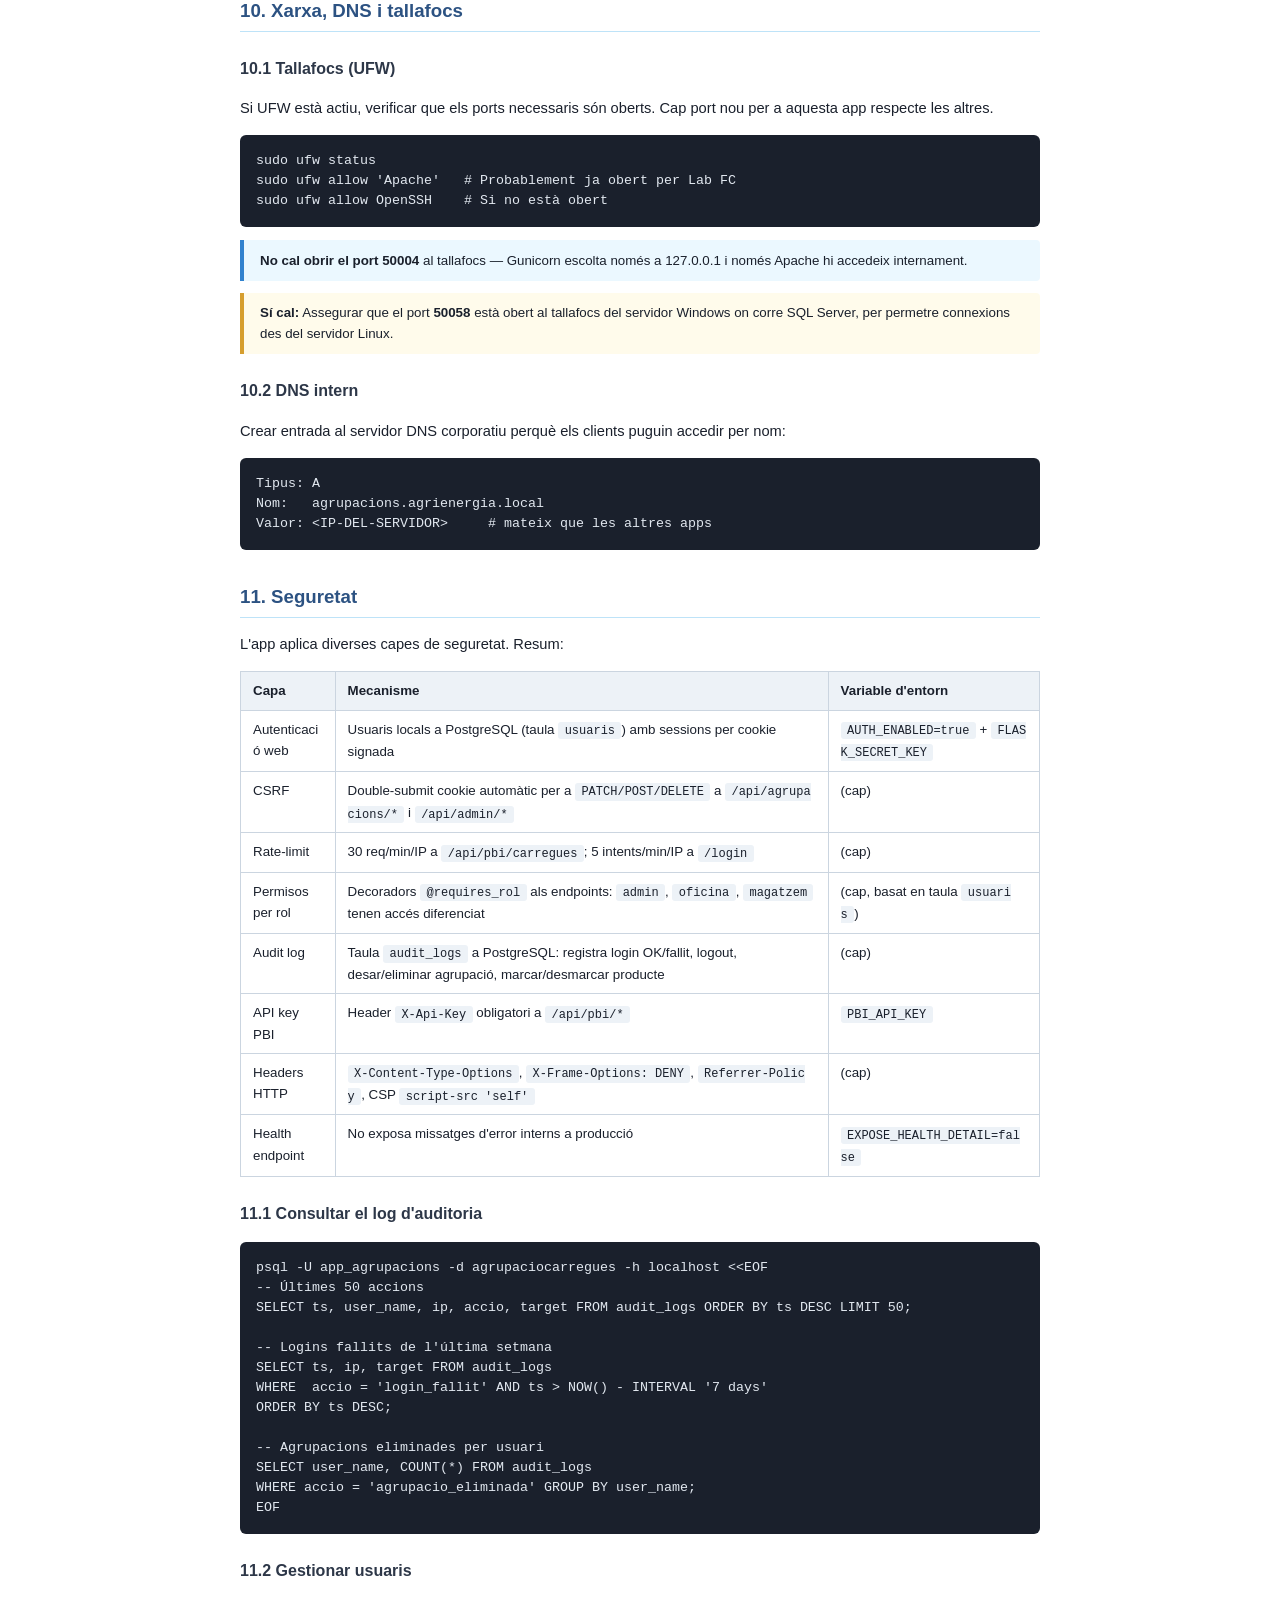
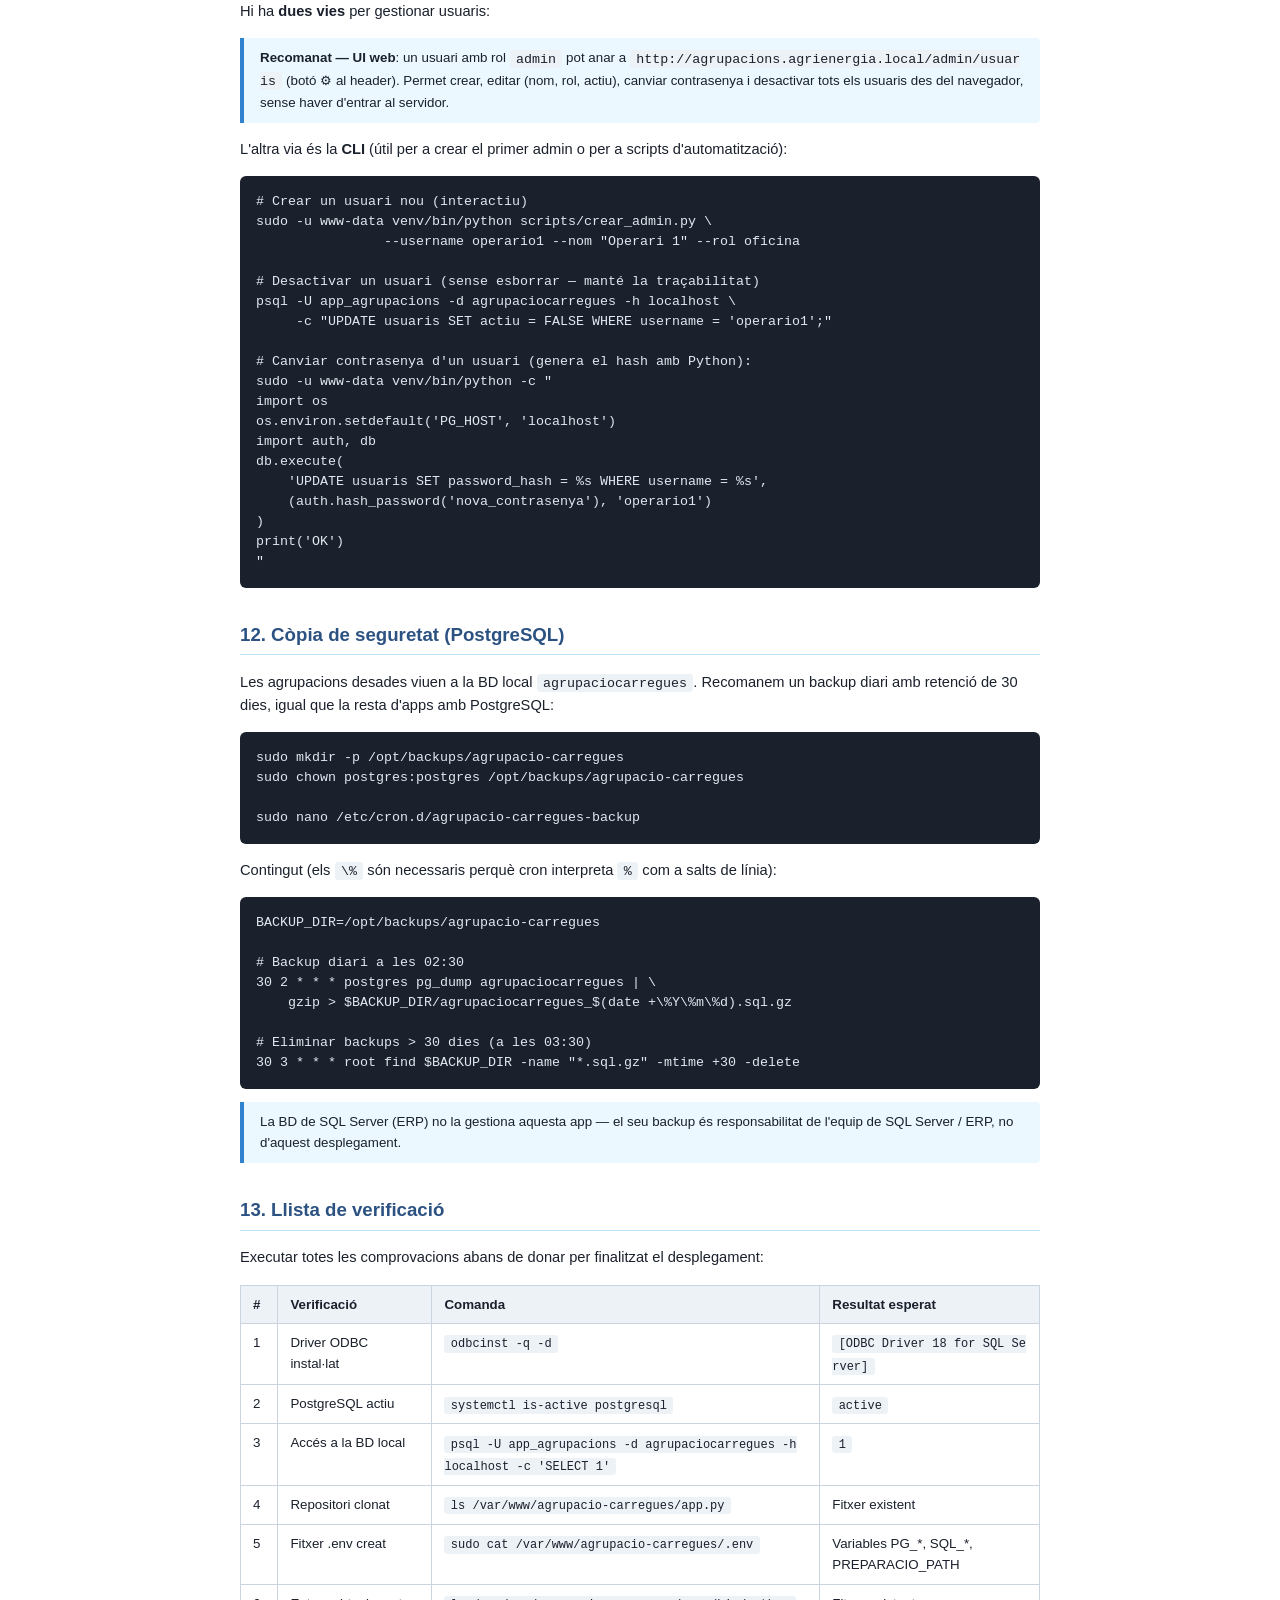
==== commit 492aa9c5: "Guia desplegament: actualitzada amb canvis recents (rols, CRUD web, vars) Canvis al document: - Vari" ====
--- a/docs/guia-desplegament.html
+++ b/docs/guia-desplegament.html
@@ -310,7 +310,13 @@
 FLASK_SECRET_KEY=&lt;secret_long_aleatori&gt;
 
 # --- Health endpoint (manté false en producció) ---
-EXPOSE_HEALTH_DETAIL=false</code></pre>
+EXPOSE_HEALTH_DETAIL=false
+
+# --- Opcionals: ajustaments de rendiment/limits ---
+# Llindar (ms) per a registrar peticions lentes al log; default 500.
+SLOW_REQUEST_MS=500
+# Cap m&agrave;xim de files retornades per /api/pbi/carregues; default 5000.
+PBI_MAX_FILES=5000</code></pre>
 
 <div class="warning">
     <strong>Port SQL Server:</strong> El servidor SQL utilitza el port <strong>50058</strong> (no el port est&agrave;ndard 1433). &Eacute;s imprescindible incloure el port a <code>SQL_SERVER</code> separat per coma.
@@ -339,6 +345,12 @@
     <tr><td><code>PG_POOL_MIN</code></td><td><code>1</code></td><td>Connexions m&iacute;nimes al pool</td></tr>
     <tr><td><code>PG_POOL_MAX</code></td><td><code>5</code></td><td>Connexions m&agrave;ximes al pool</td></tr>
     <tr><td><code>PREPARACIO_PATH</code></td><td><code>/var/www/comandes-venda</code></td><td>Ruta a Comandes Venda (motor d'embalatges)</td></tr>
+    <tr><td><code>PBI_API_KEY</code></td><td><em>(generada)</em></td><td>Clau del header <code>X-Api-Key</code> per a Power BI</td></tr>
+    <tr><td><code>AUTH_ENABLED</code></td><td><code>true</code></td><td>Activa login obligatori a la web</td></tr>
+    <tr><td><code>FLASK_SECRET_KEY</code></td><td><em>(generada)</em></td><td>Signa cookies de sessi&oacute; (obligatori en prod)</td></tr>
+    <tr><td><code>EXPOSE_HEALTH_DETAIL</code></td><td><code>false</code></td><td><code>/health</code> retorna nom&eacute;s booleans</td></tr>
+    <tr><td><code>SLOW_REQUEST_MS</code></td><td><code>500</code></td><td>Opcional. Llindar (ms) per logar peticions lentes</td></tr>
+    <tr><td><code>PBI_MAX_FILES</code></td><td><code>5000</code></td><td>Opcional. Cap m&agrave;xim de files al PBI</td></tr>
 </table>
 
 <div class="info">
@@ -370,7 +382,14 @@
 #   Repeteix-la: ********</code></pre>
 
 <div class="info">
-    <strong>Rols disponibles:</strong> <code>admin</code> (per defecte), <code>oficina</code>, <code>magatzem</code>. La distinci&oacute; per rol s'aplicar&agrave; en versions futures; ara mateix tots tres tenen el mateix acc&eacute;s.
+    <strong>Rols disponibles</strong> (permisos diferenciats):
+    <table class="help-table" style="margin-top:.4rem;">
+        <tr><th>Rol</th><th>Acc&eacute;s</th></tr>
+        <tr><td><code>admin</code></td><td>Tot. A m&eacute;s pot gestionar usuaris des de <code>/admin/usuaris</code> (bot&oacute; ⚙ al header).</td></tr>
+        <tr><td><code>oficina</code></td><td>Cerca de c&agrave;rregues, agrupar, desar, eliminar, calendari, magatzem (lectura).</td></tr>
+        <tr><td><code>magatzem</code></td><td>Nom&eacute;s <code>/magatzem</code> (checklist productes preparats). En entrar a <code>/</code> es redirigit a <code>/magatzem</code>.</td></tr>
+    </table>
+    L'admin pot crear comptes addicionals des de la web; no cal tornar a usar el CLI un cop el primer admin estigui creat.
 </div>
 
 <h3>6.8 Verificar connexions a les dues BDs</h3>
@@ -555,8 +574,9 @@
 <table>
     <tr><th>Capa</th><th>Mecanisme</th><th>Variable d'entorn</th></tr>
     <tr><td>Autenticaci&oacute; web</td><td>Usuaris locals a PostgreSQL (taula <code>usuaris</code>) amb sessions per cookie signada</td><td><code>AUTH_ENABLED=true</code> + <code>FLASK_SECRET_KEY</code></td></tr>
-    <tr><td>CSRF</td><td>Double-submit cookie autom&agrave;tic per a <code>PATCH/POST/DELETE</code> a <code>/api/agrupacions/*</code></td><td>(cap)</td></tr>
+    <tr><td>CSRF</td><td>Double-submit cookie autom&agrave;tic per a <code>PATCH/POST/DELETE</code> a <code>/api/agrupacions/*</code> i <code>/api/admin/*</code></td><td>(cap)</td></tr>
     <tr><td>Rate-limit</td><td>30 req/min/IP a <code>/api/pbi/carregues</code>; 5 intents/min/IP a <code>/login</code></td><td>(cap)</td></tr>
+    <tr><td>Permisos per rol</td><td>Decoradors <code>@requires_rol</code> als endpoints: <code>admin</code>, <code>oficina</code>, <code>magatzem</code> tenen acc&eacute;s diferenciat</td><td>(cap, basat en taula <code>usuaris</code>)</td></tr>
     <tr><td>Audit log</td><td>Taula <code>audit_logs</code> a PostgreSQL: registra login OK/fallit, logout, desar/eliminar agrupaci&oacute;, marcar/desmarcar producte</td><td>(cap)</td></tr>
     <tr><td>API key PBI</td><td>Header <code>X-Api-Key</code> obligatori a <code>/api/pbi/*</code></td><td><code>PBI_API_KEY</code></td></tr>
     <tr><td>Headers HTTP</td><td><code>X-Content-Type-Options</code>, <code>X-Frame-Options: DENY</code>, <code>Referrer-Policy</code>, CSP <code>script-src 'self'</code></td><td>(cap)</td></tr>
@@ -579,6 +599,15 @@
 EOF</code></pre>
 
 <h3>11.2 Gestionar usuaris</h3>
+
+<p>Hi ha <strong>dues vies</strong> per gestionar usuaris:</p>
+
+<div class="info">
+    <strong>Recomanat — UI web</strong>: un usuari amb rol <code>admin</code> pot anar a <code>http://agrupacions.agrienergia.local/admin/usuaris</code> (bot&oacute; ⚙ al header). Permet crear, editar (nom, rol, actiu), canviar contrasenya i desactivar tots els usuaris des del navegador, sense haver d'entrar al servidor.
+</div>
+
+<p>L'altra via &eacute;s la <strong>CLI</strong> (&uacute;til per a crear el primer admin o per a scripts d'automatitzaci&oacute;):</p>
+
 <pre><code># Crear un usuari nou (interactiu)
 sudo -u www-data venv/bin/python scripts/crear_admin.py \
                 --username operario1 --nom "Operari 1" --rol oficina
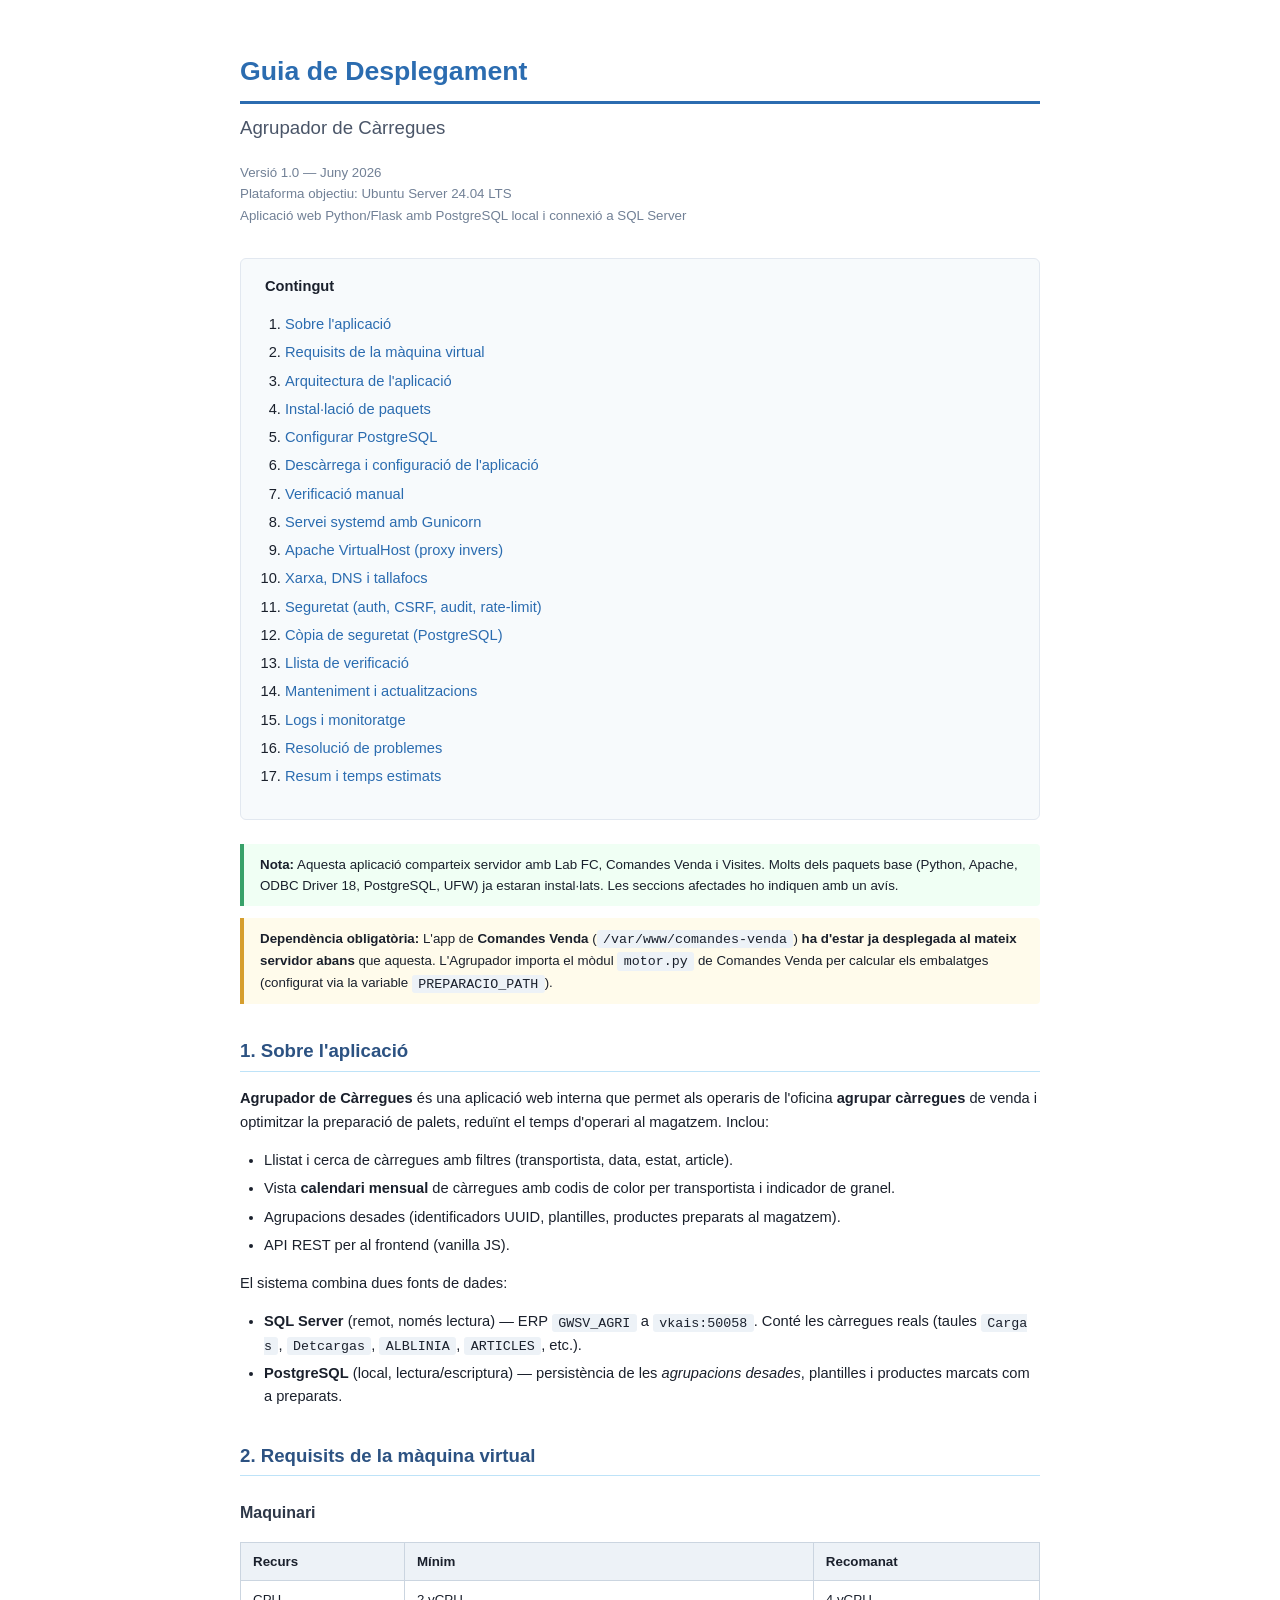
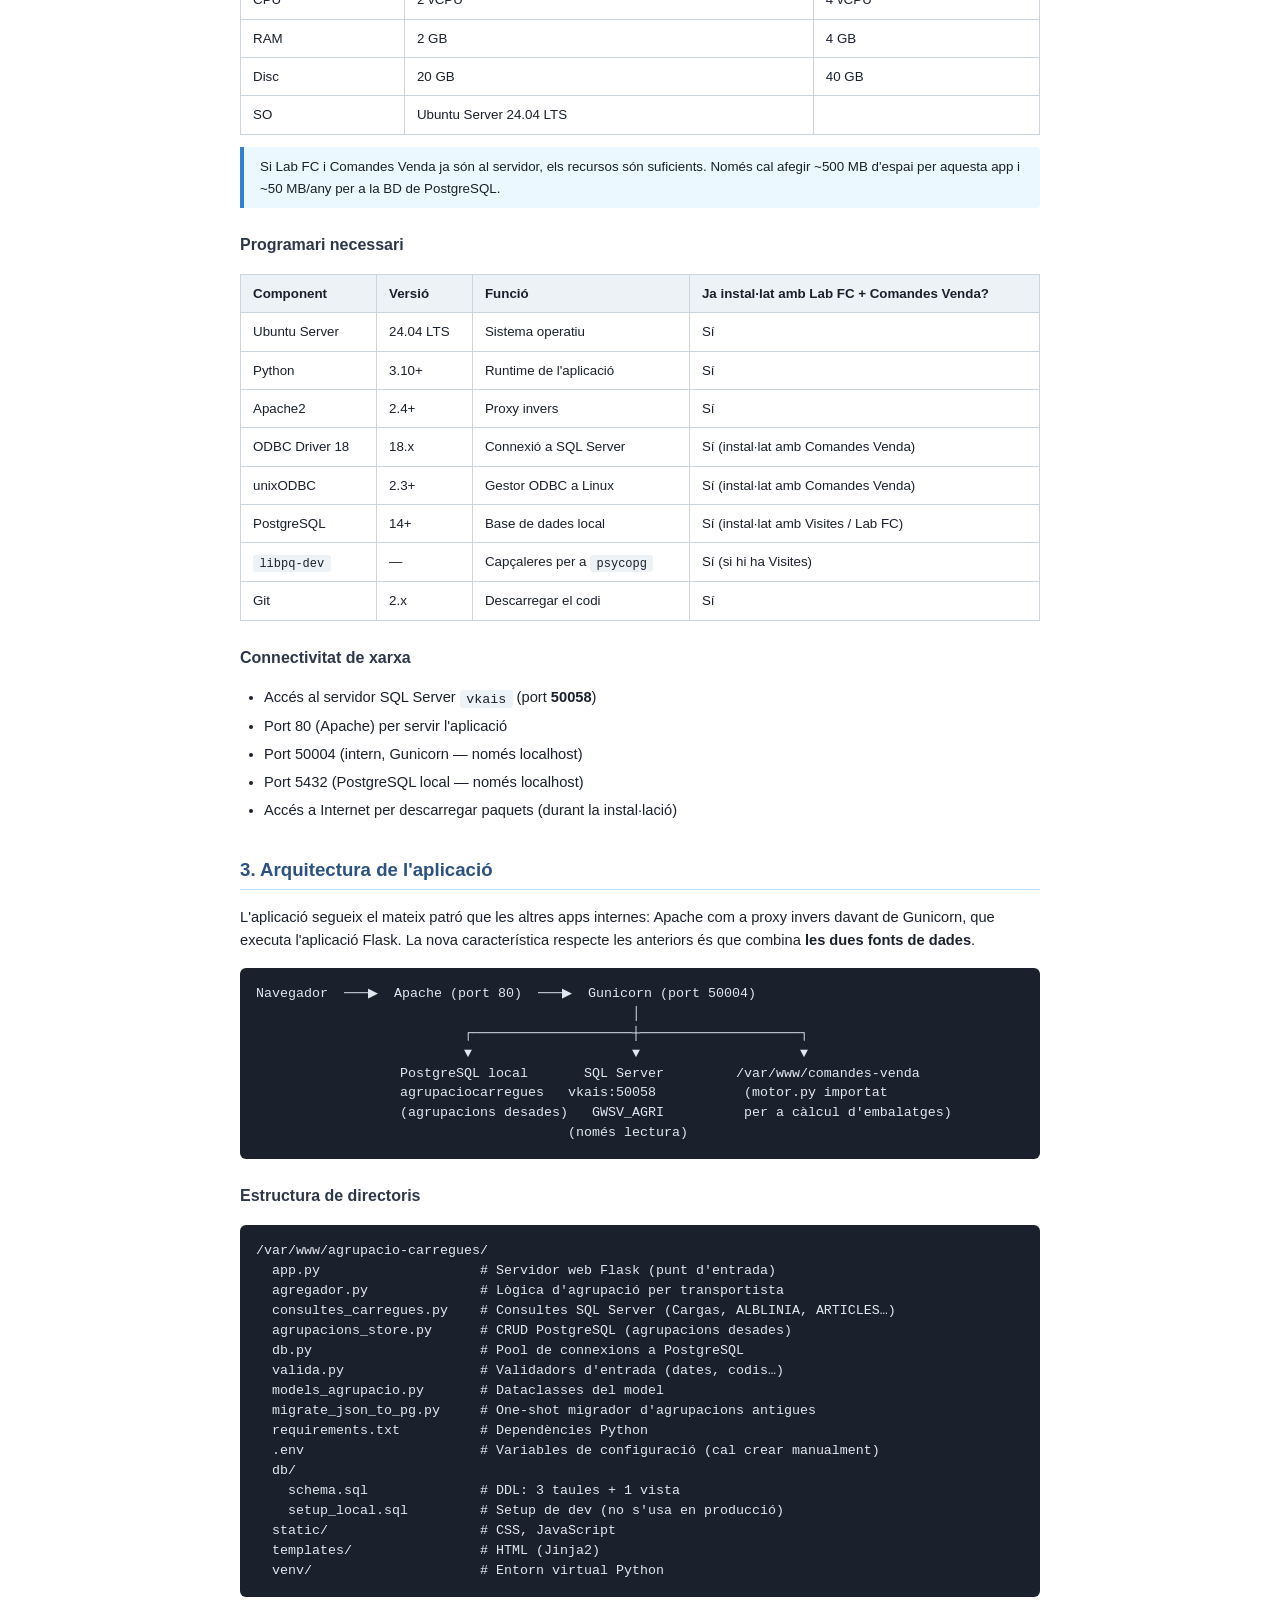
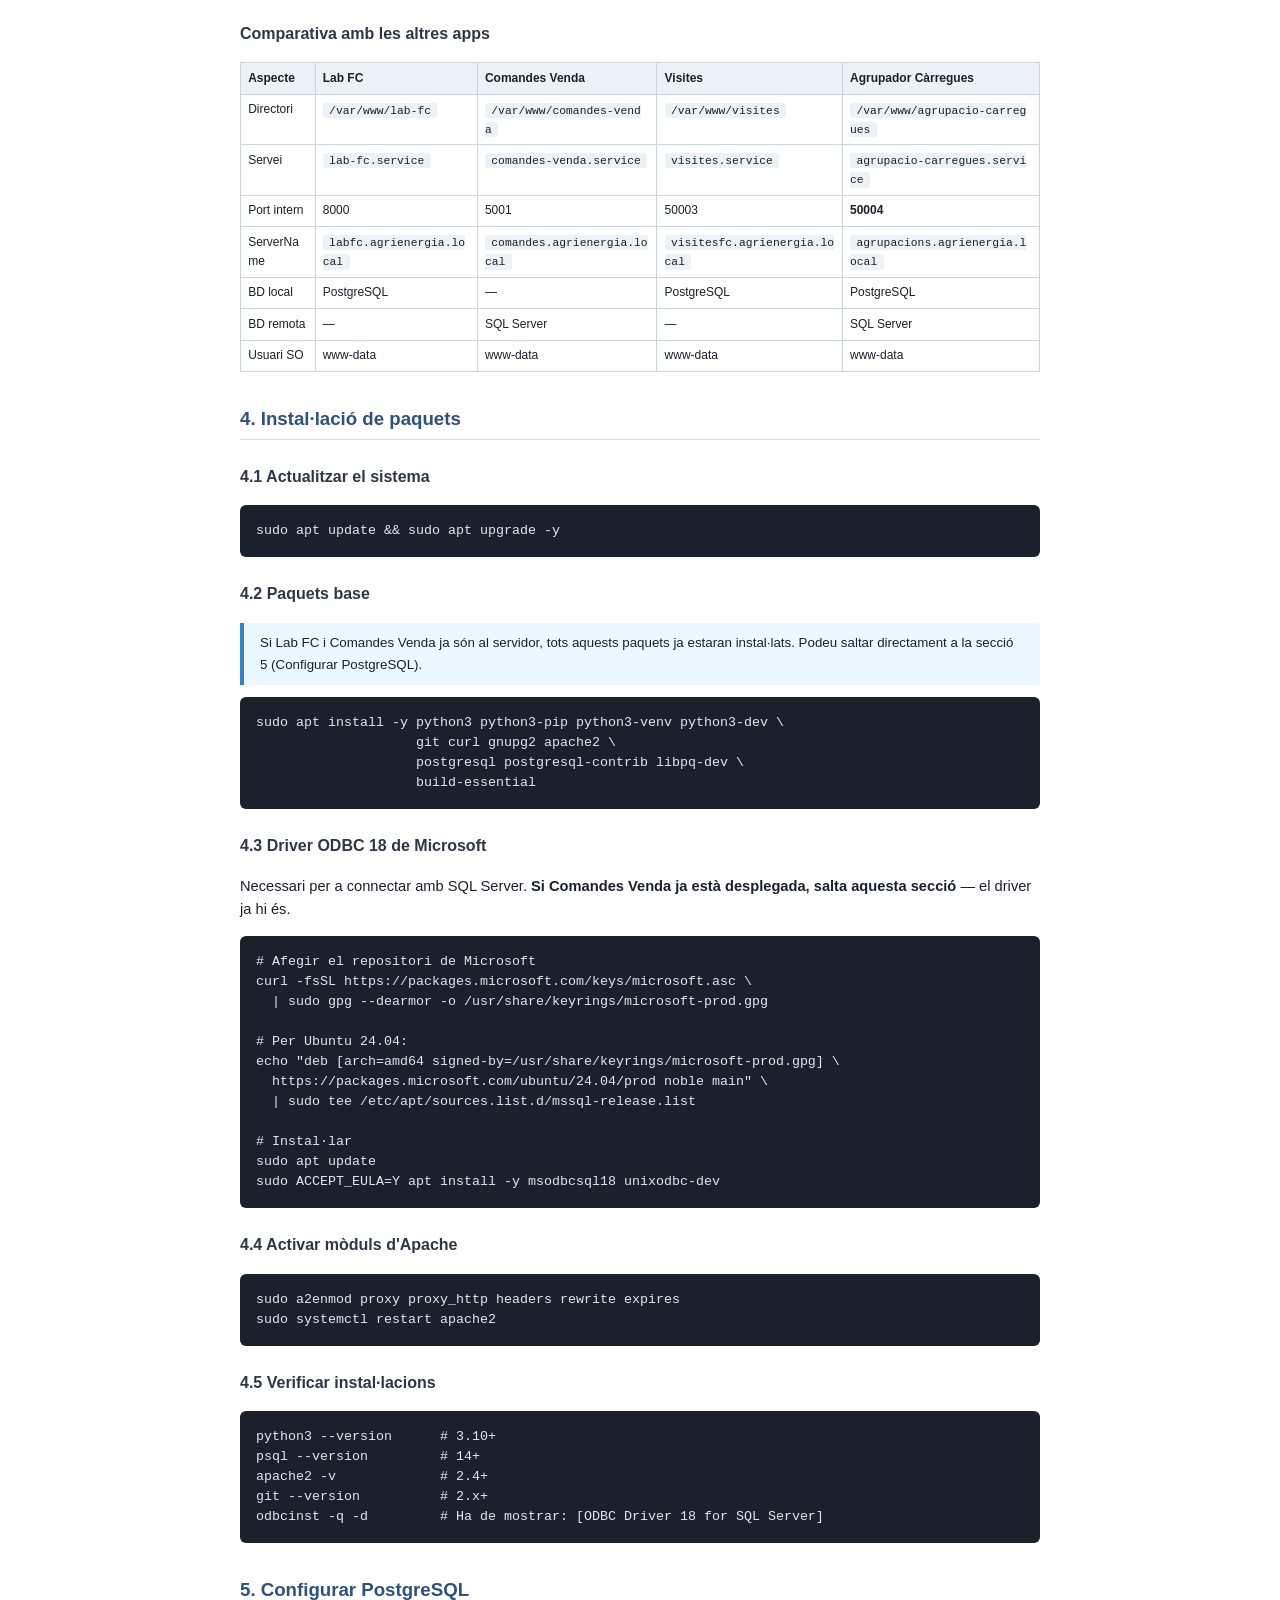
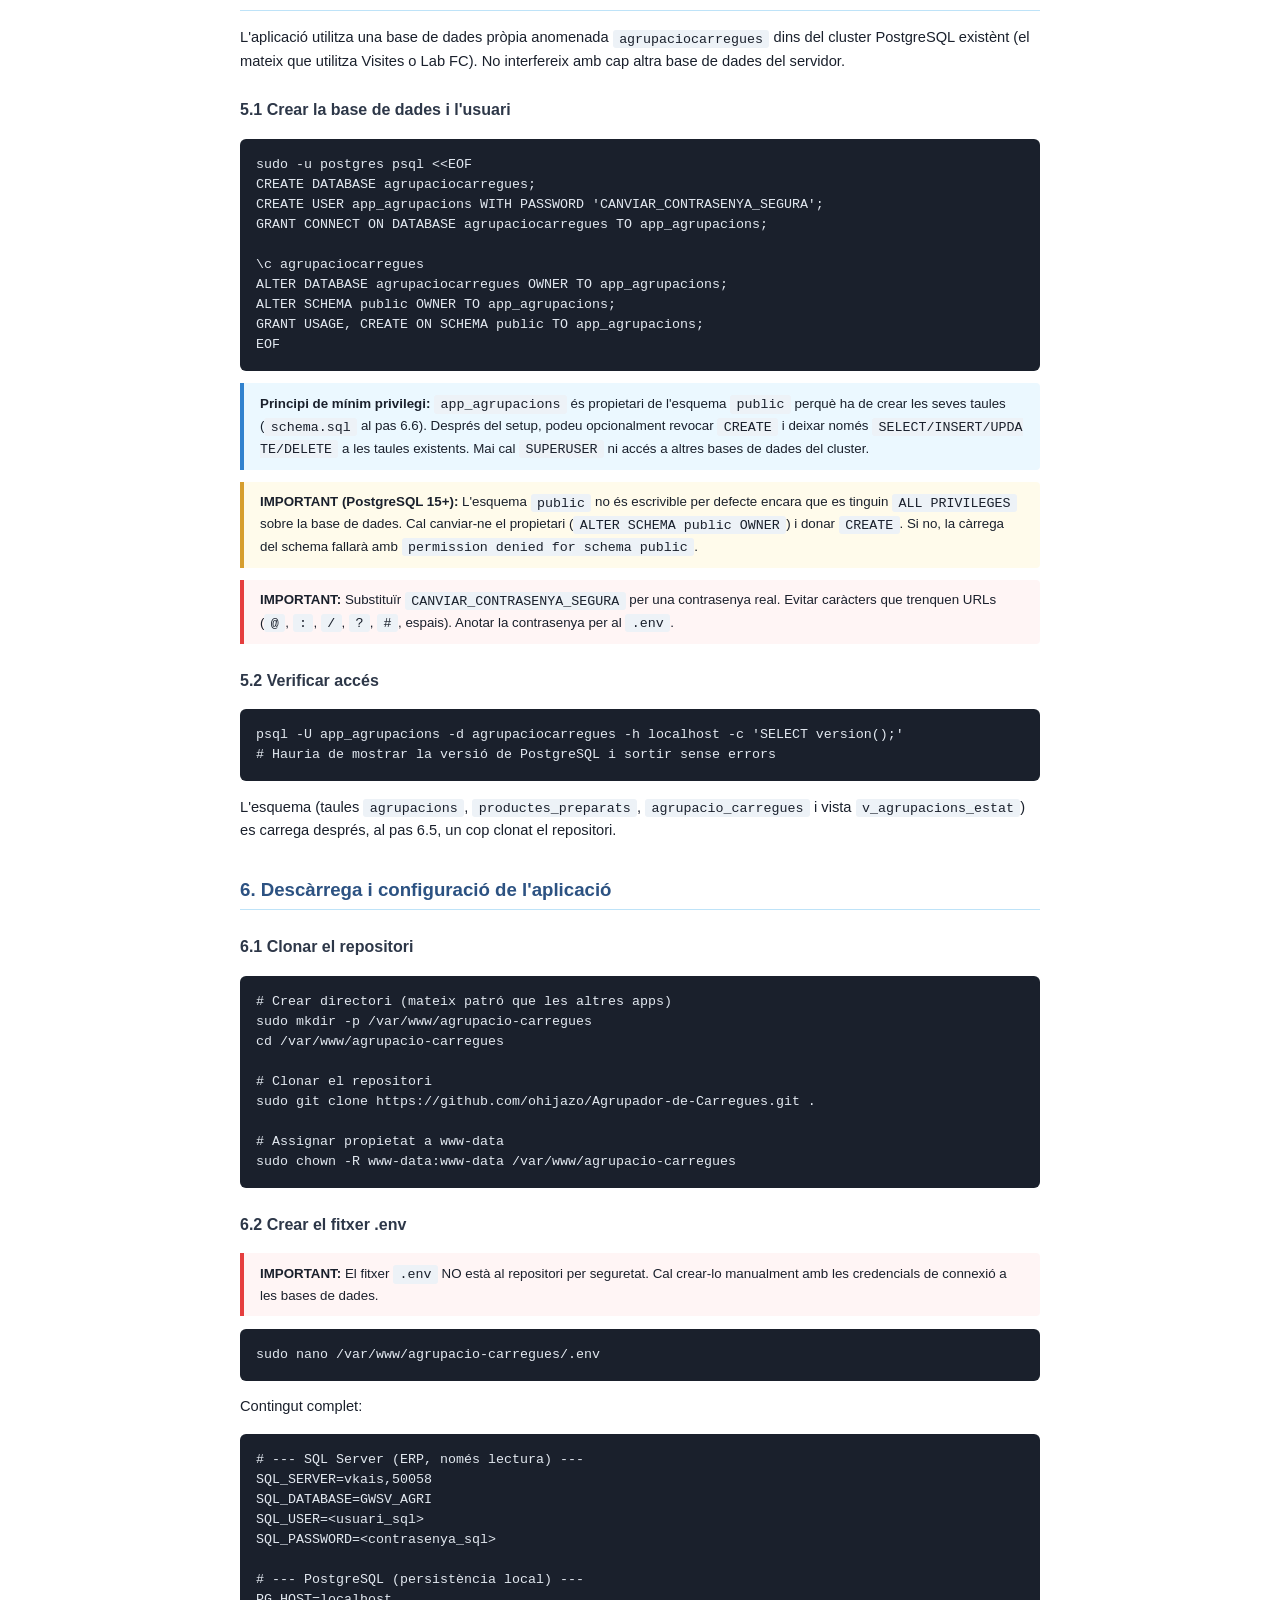
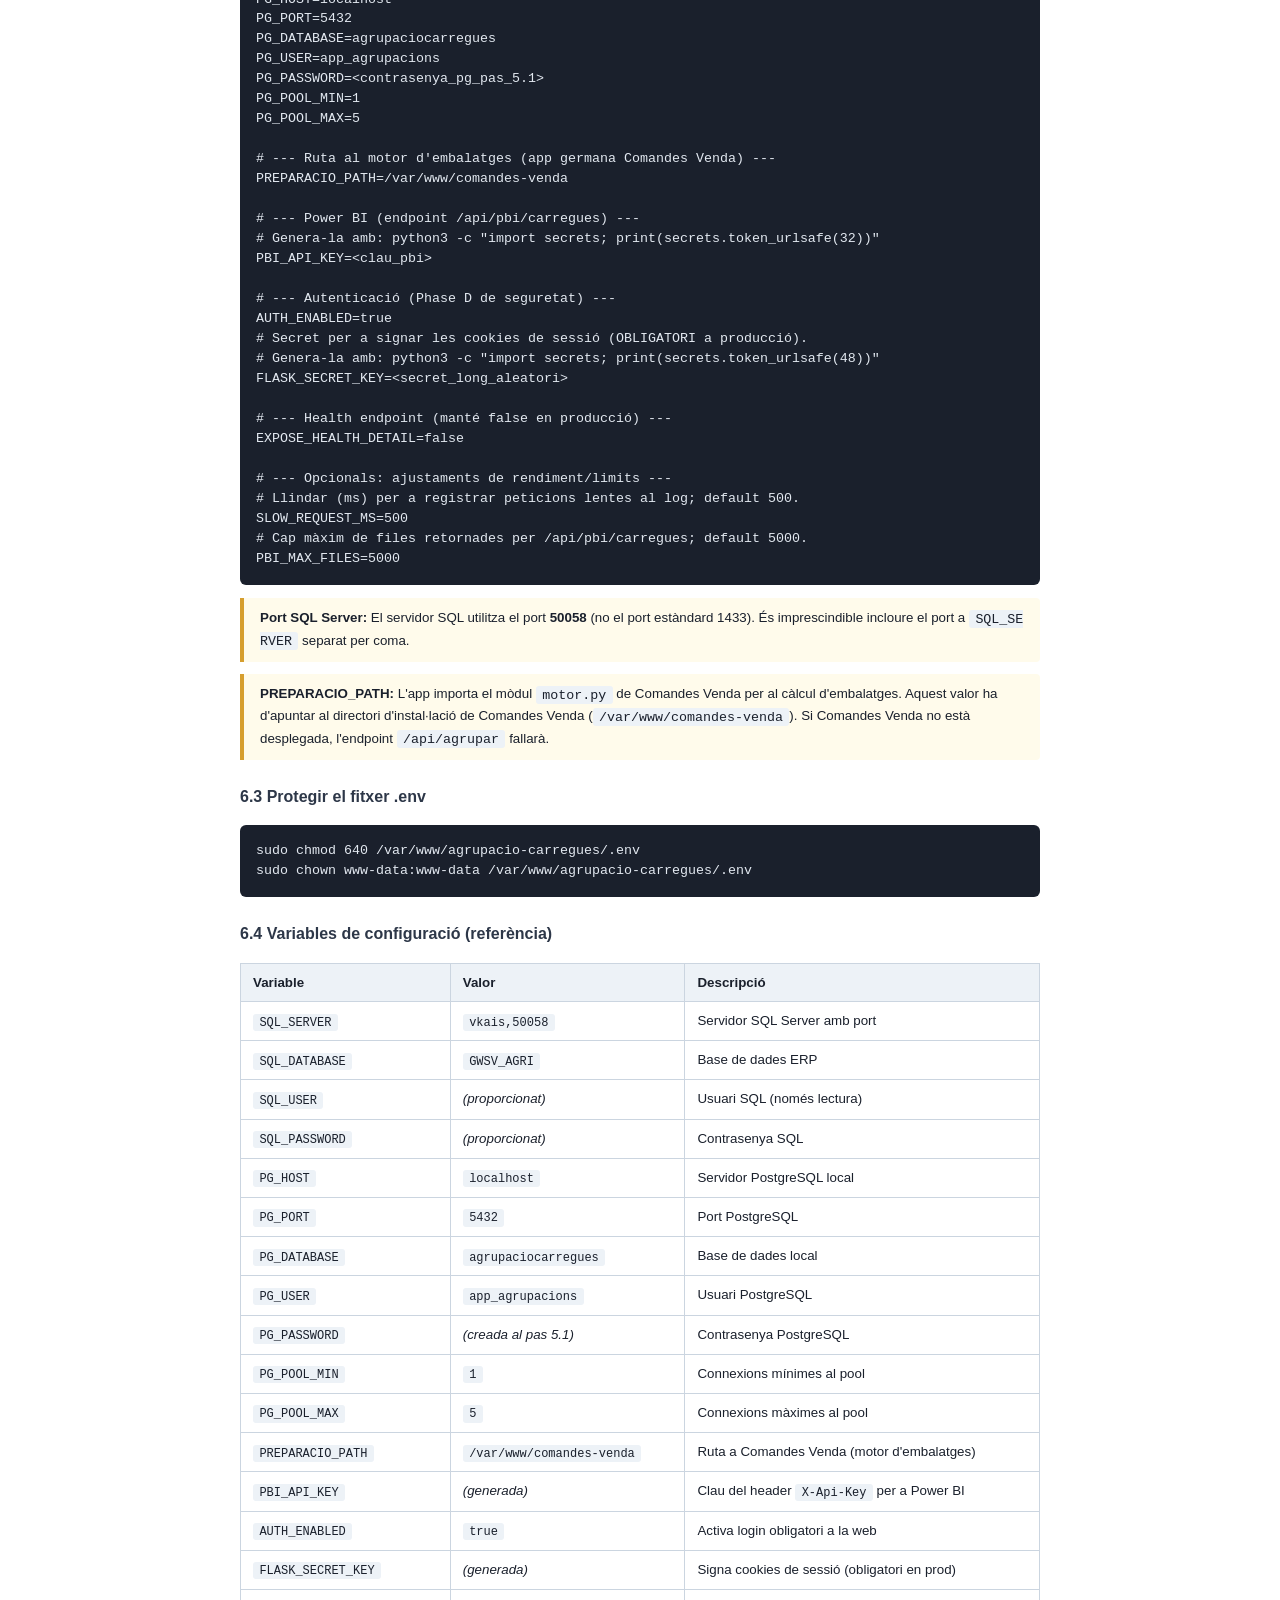
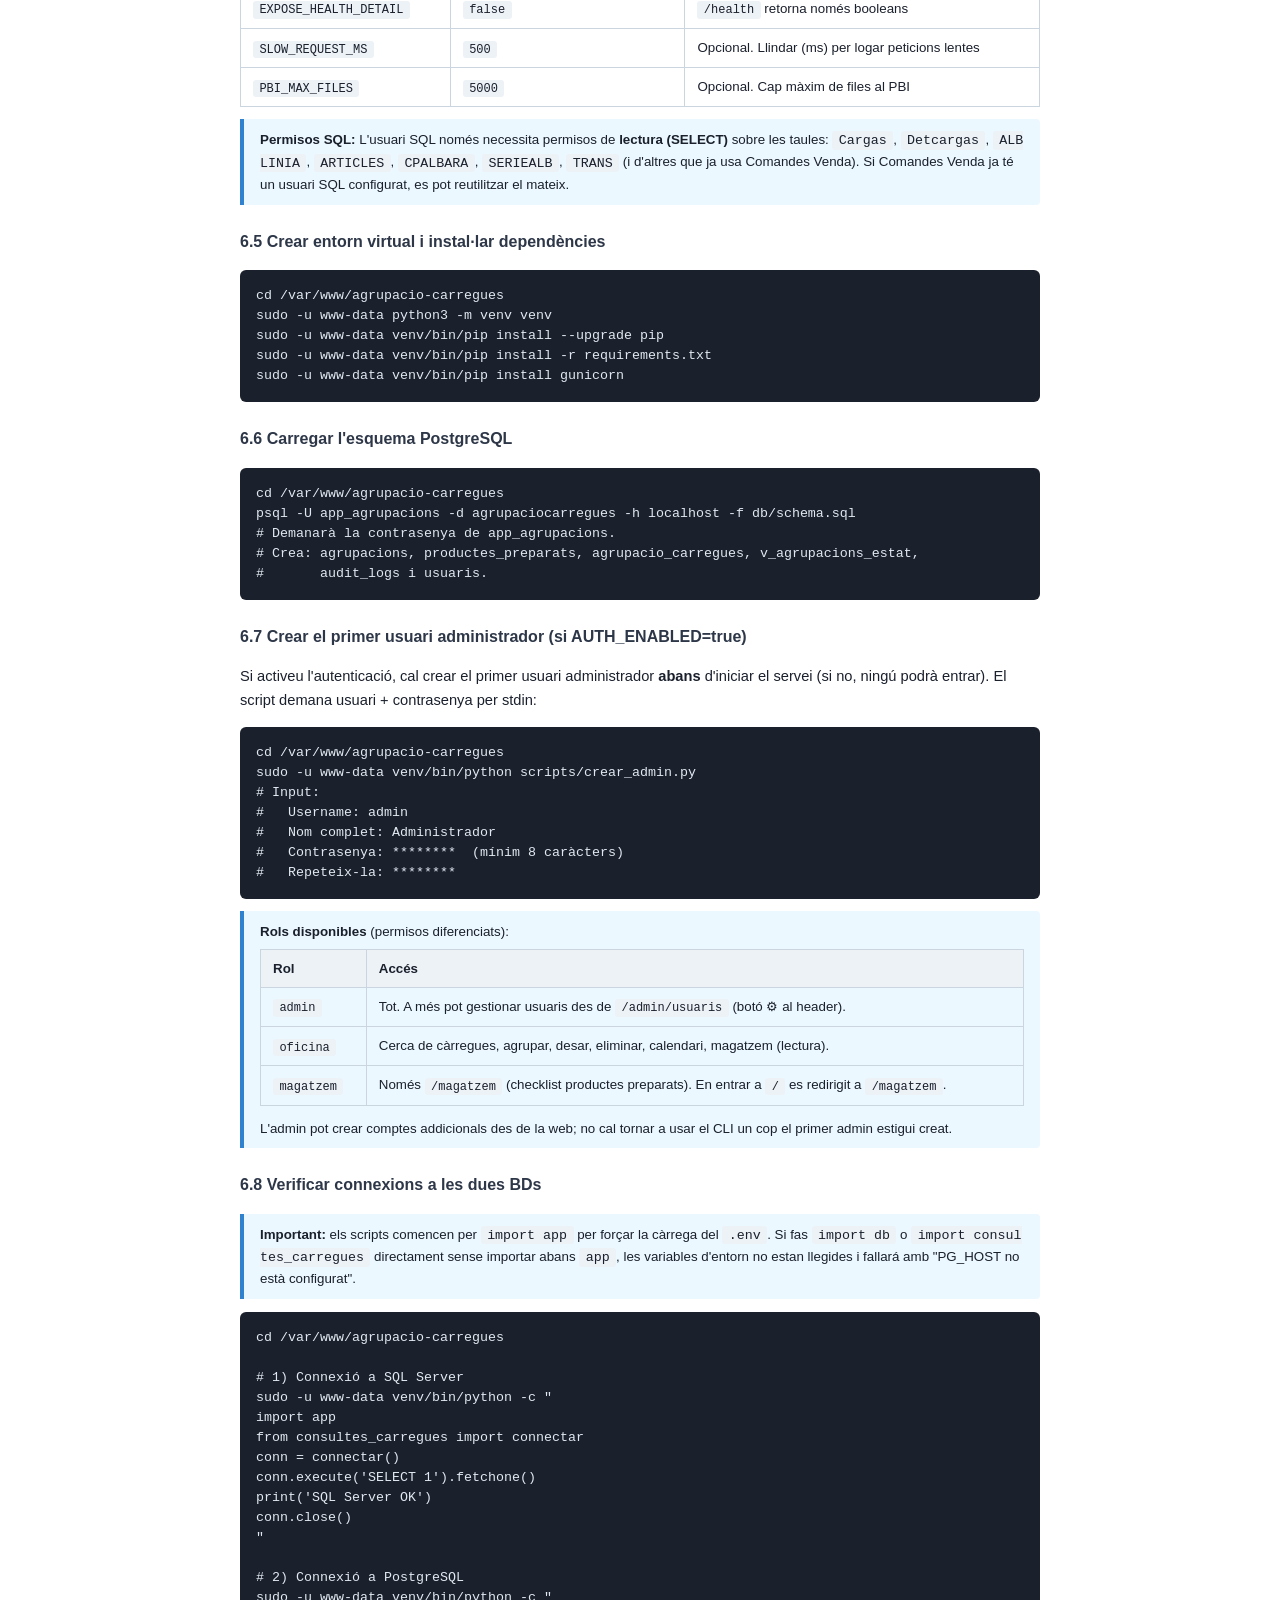
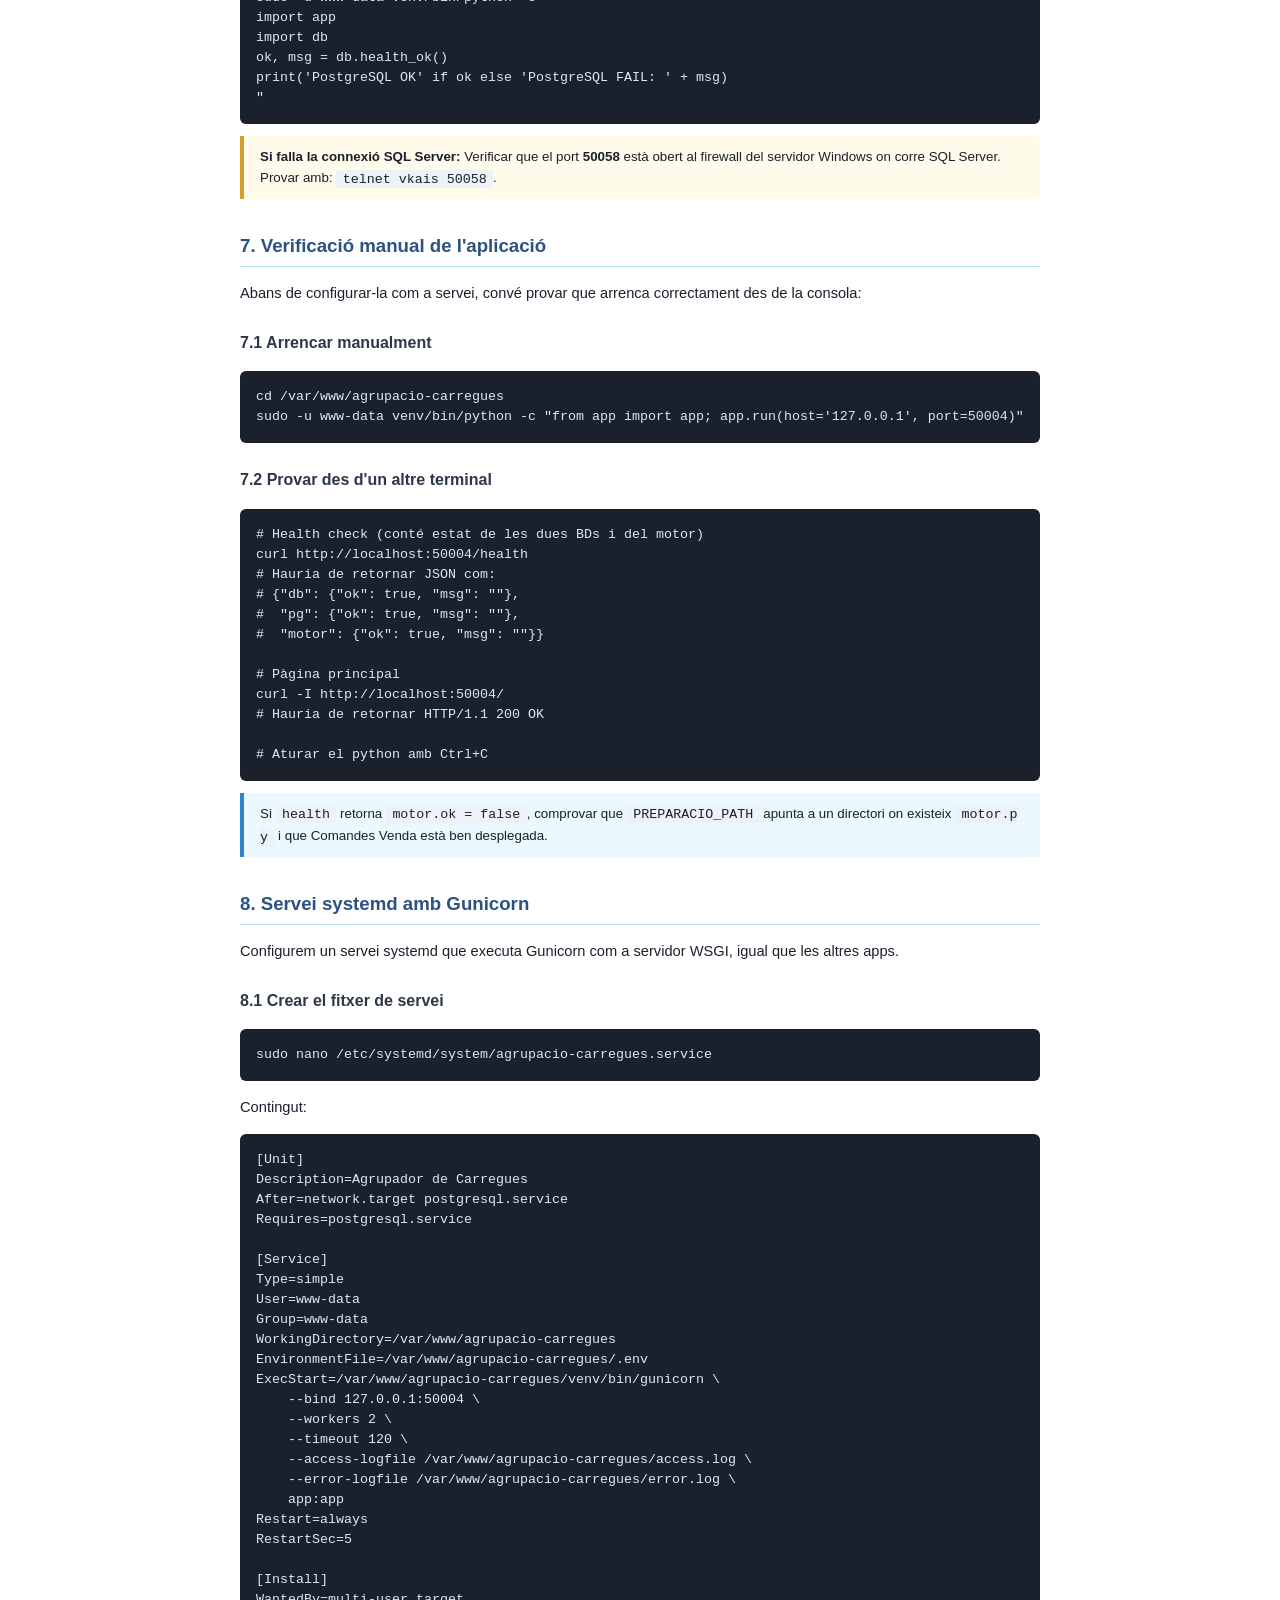
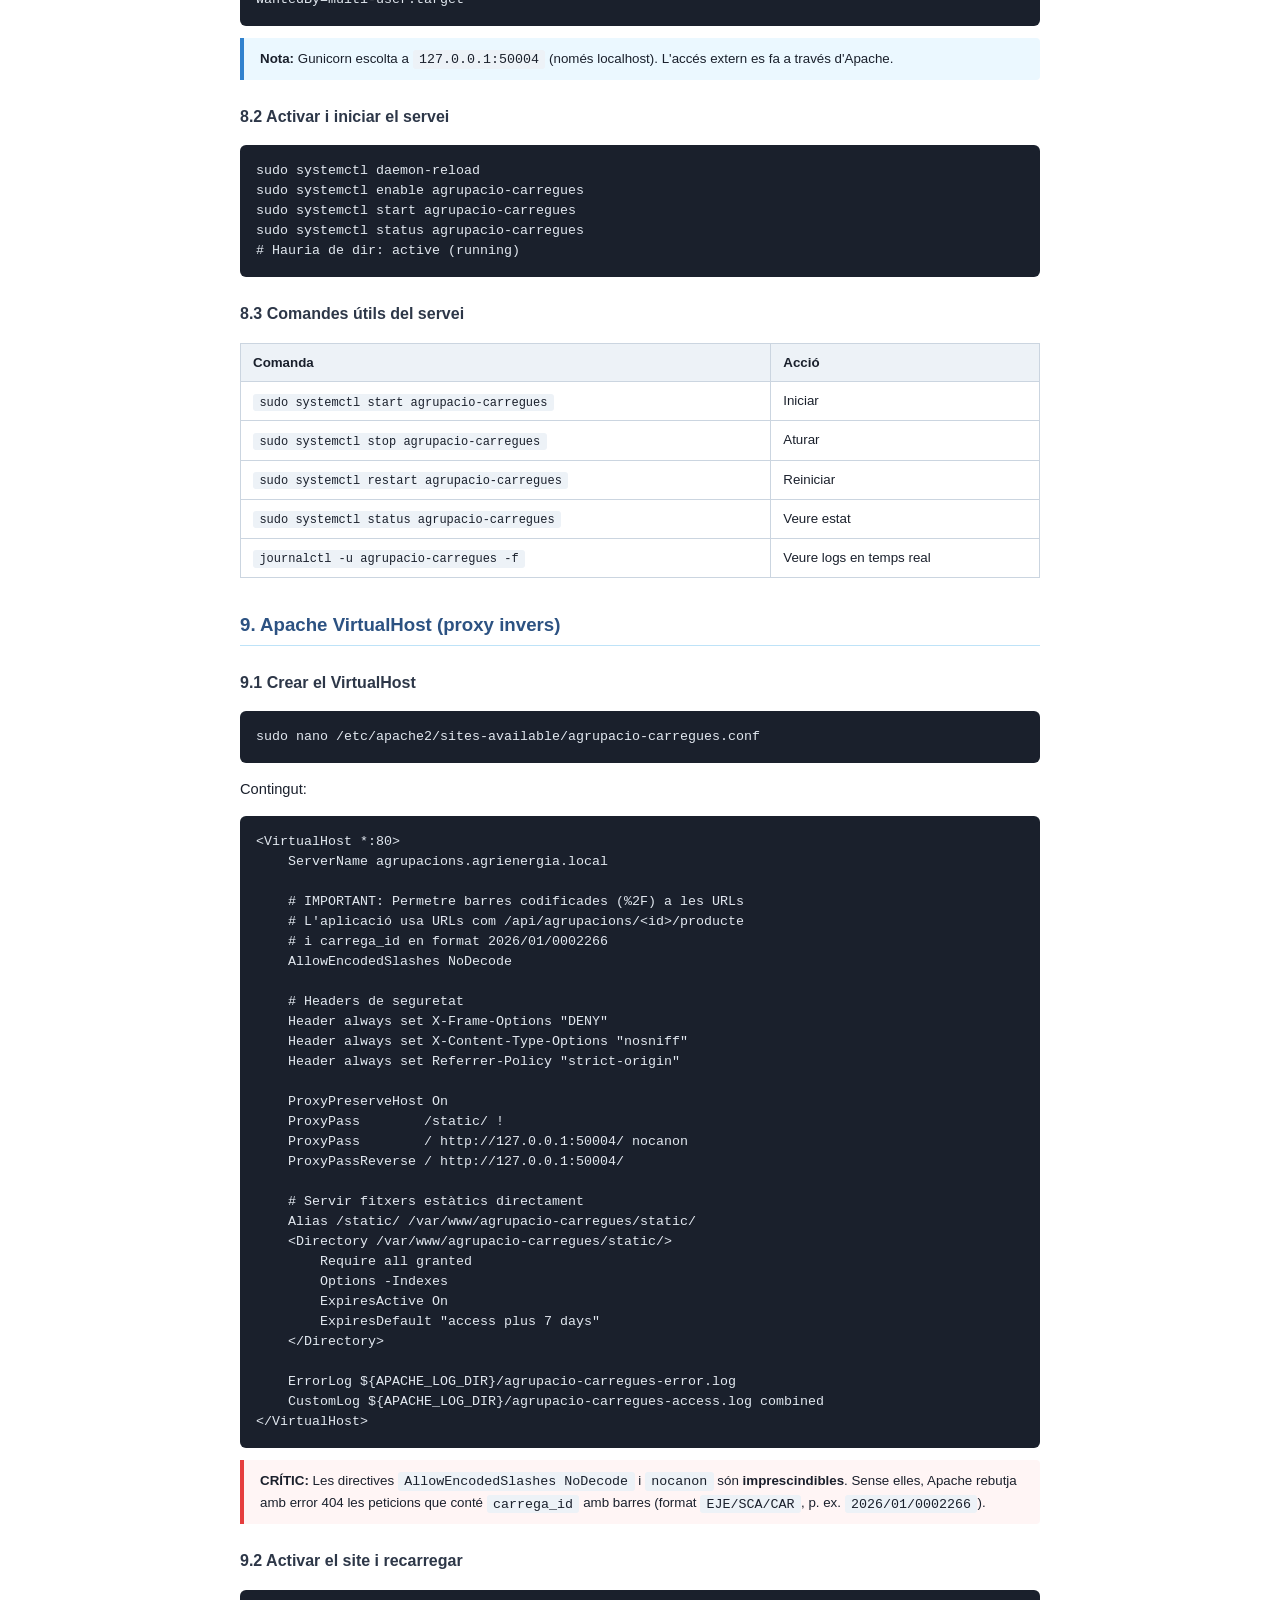
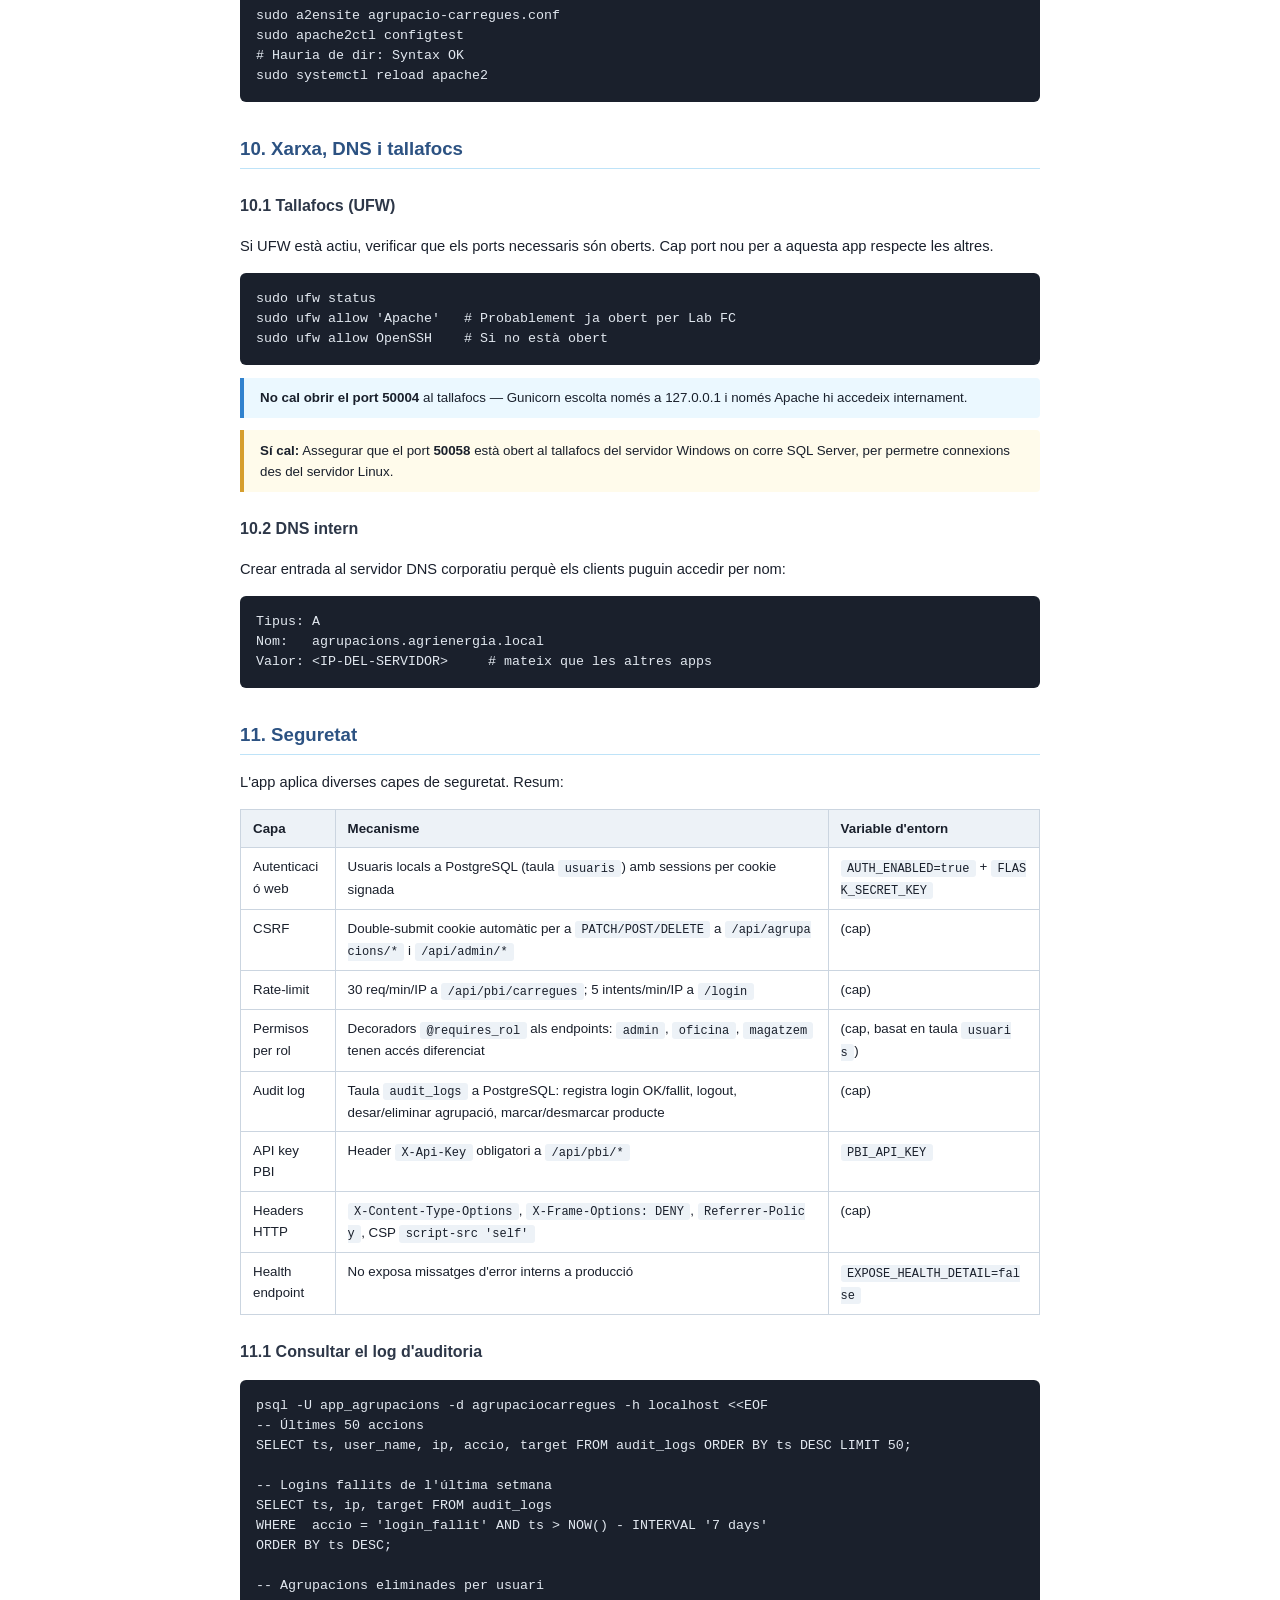
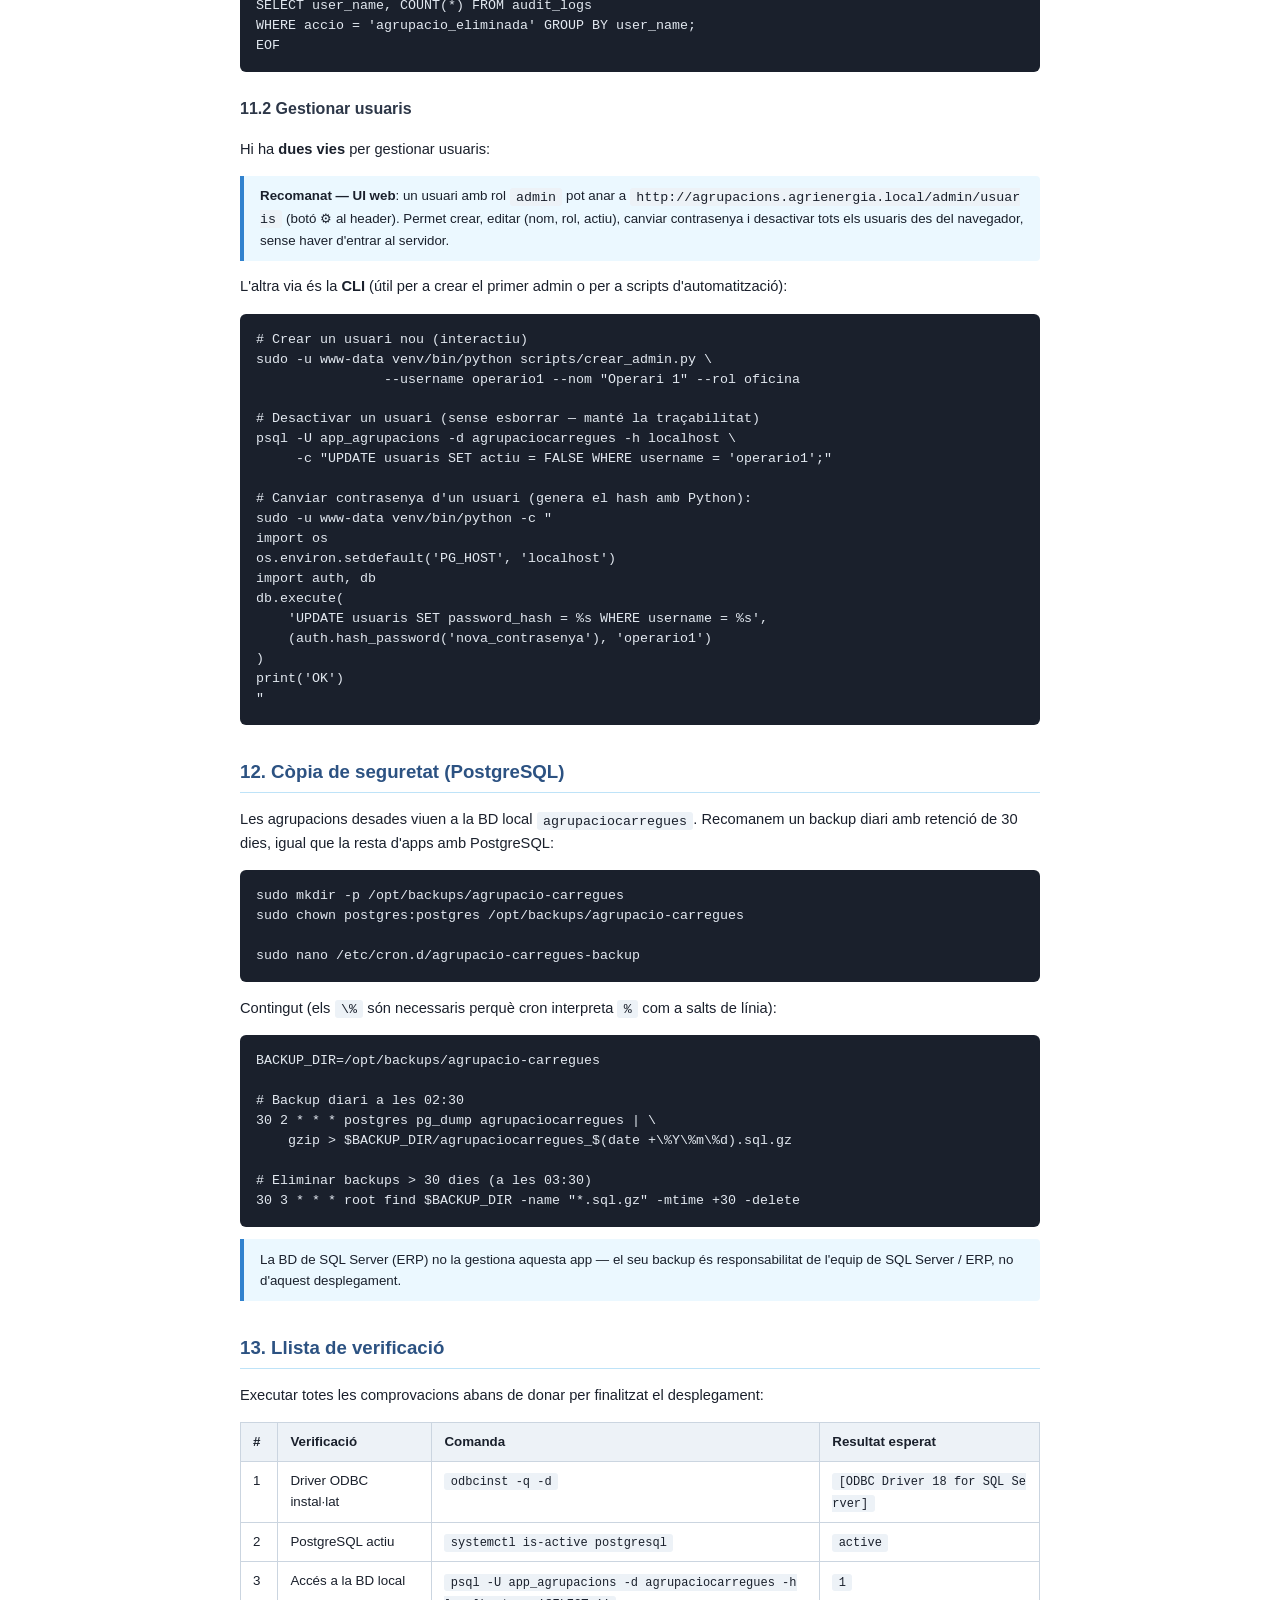
==== commit d4445148: "Guia desplegament: fix scripts de verificacio (cal 'import app' primer) Els scripts de 6.8 fallaven " ====
--- a/docs/guia-desplegament.html
+++ b/docs/guia-desplegament.html
@@ -393,10 +393,14 @@
 </div>
 
 <h3>6.8 Verificar connexions a les dues BDs</h3>
+<div class="info">
+    <strong>Important:</strong> els scripts comencen per <code>import app</code> per for&ccedil;ar la c&agrave;rrega del <code>.env</code>. Si fas <code>import db</code> o <code>import consultes_carregues</code> directament sense importar abans <code>app</code>, les variables d'entorn no estan llegides i fallar&aacute; amb "PG_HOST no est&agrave; configurat".
+</div>
 <pre><code>cd /var/www/agrupacio-carregues
 
 # 1) Connexi&oacute; a SQL Server
 sudo -u www-data venv/bin/python -c "
+import app
 from consultes_carregues import connectar
 conn = connectar()
 conn.execute('SELECT 1').fetchone()
@@ -406,6 +410,7 @@
 
 # 2) Connexi&oacute; a PostgreSQL
 sudo -u www-data venv/bin/python -c "
+import app
 import db
 ok, msg = db.health_ok()
 print('PostgreSQL OK' if ok else 'PostgreSQL FAIL: ' + msg)
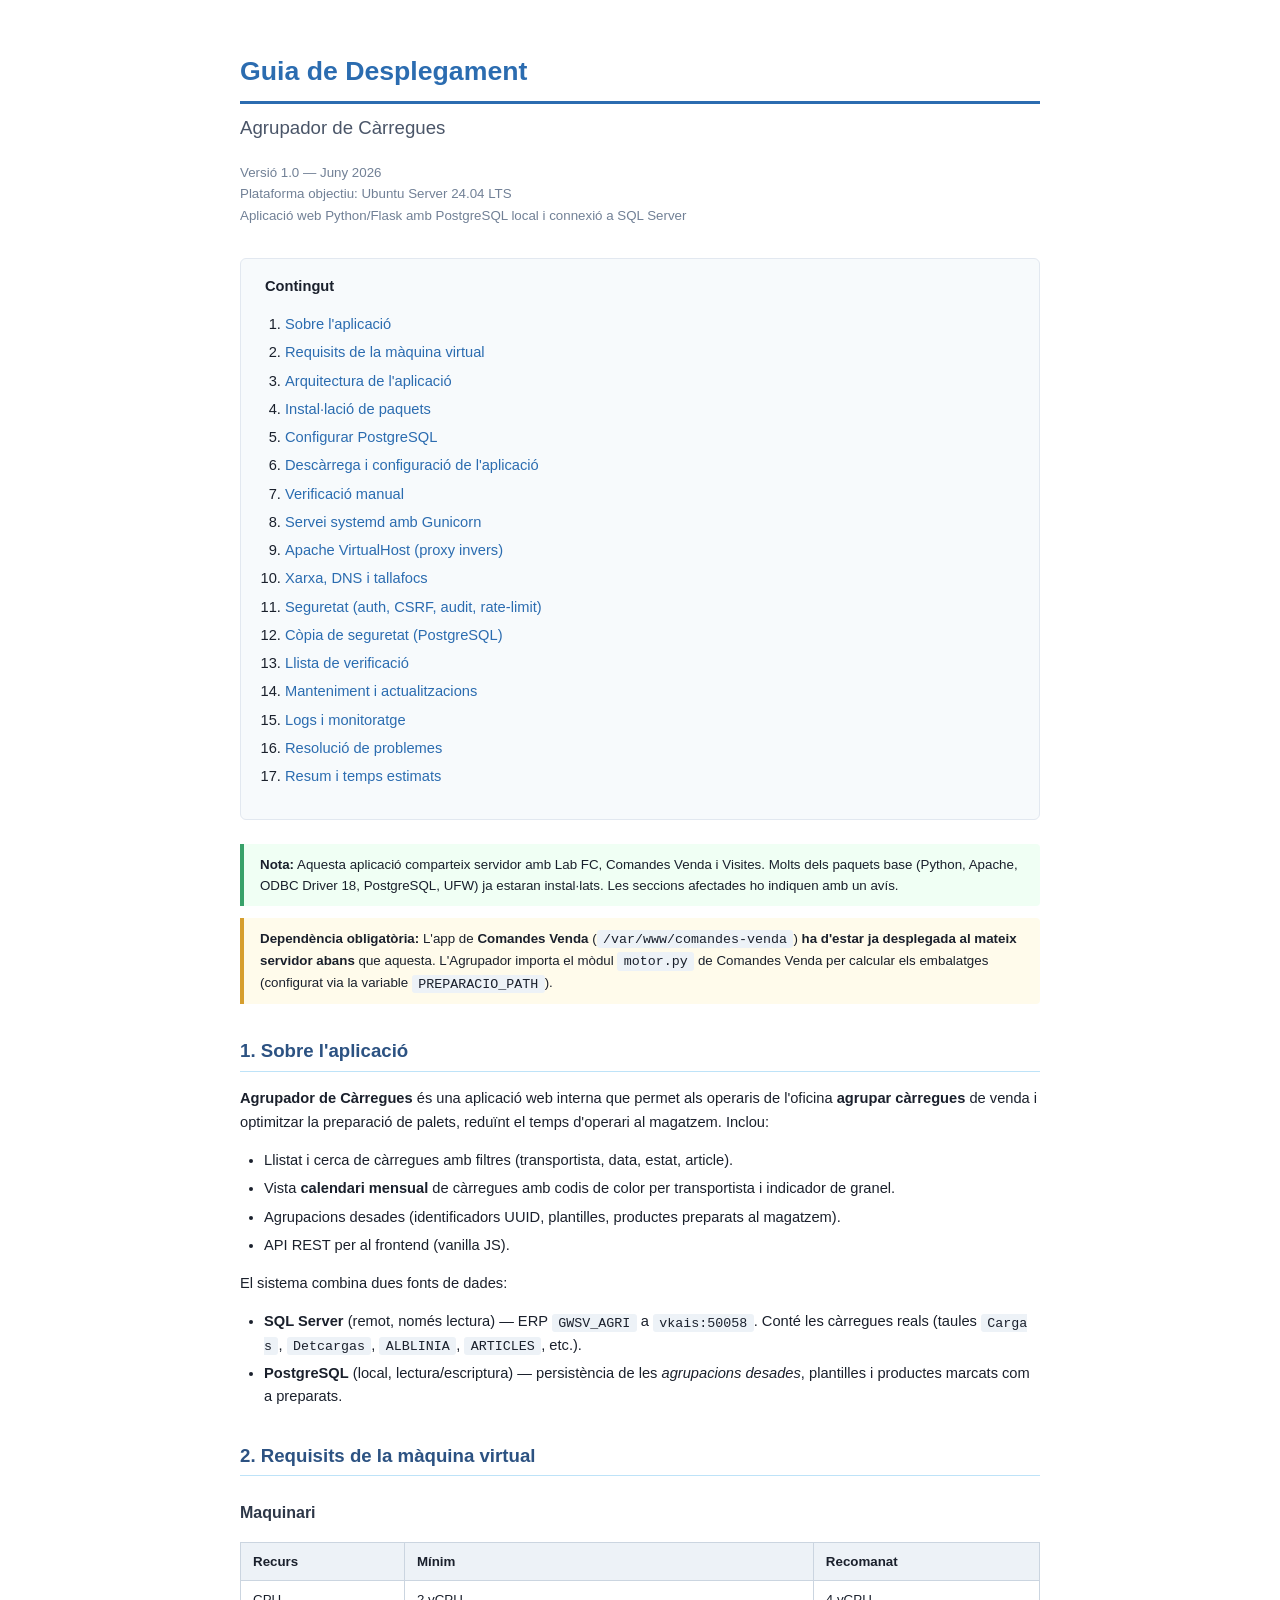
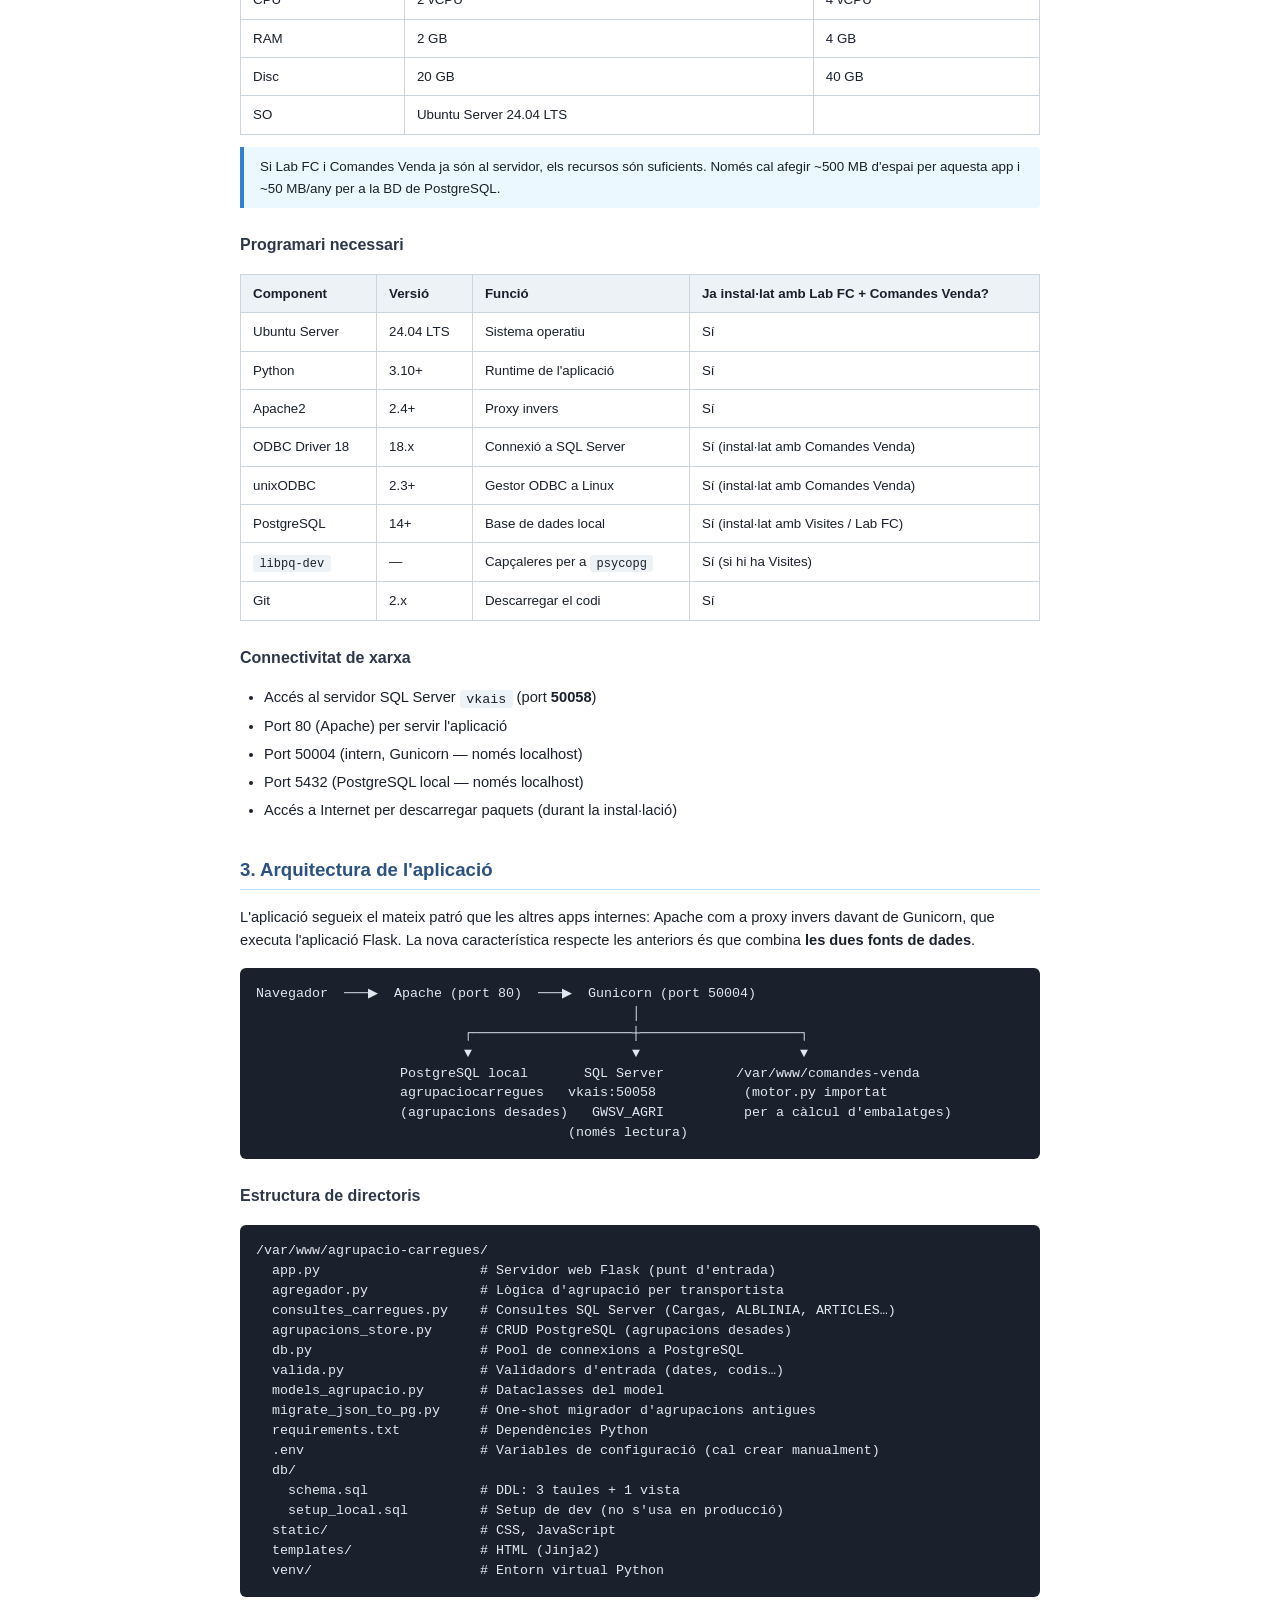
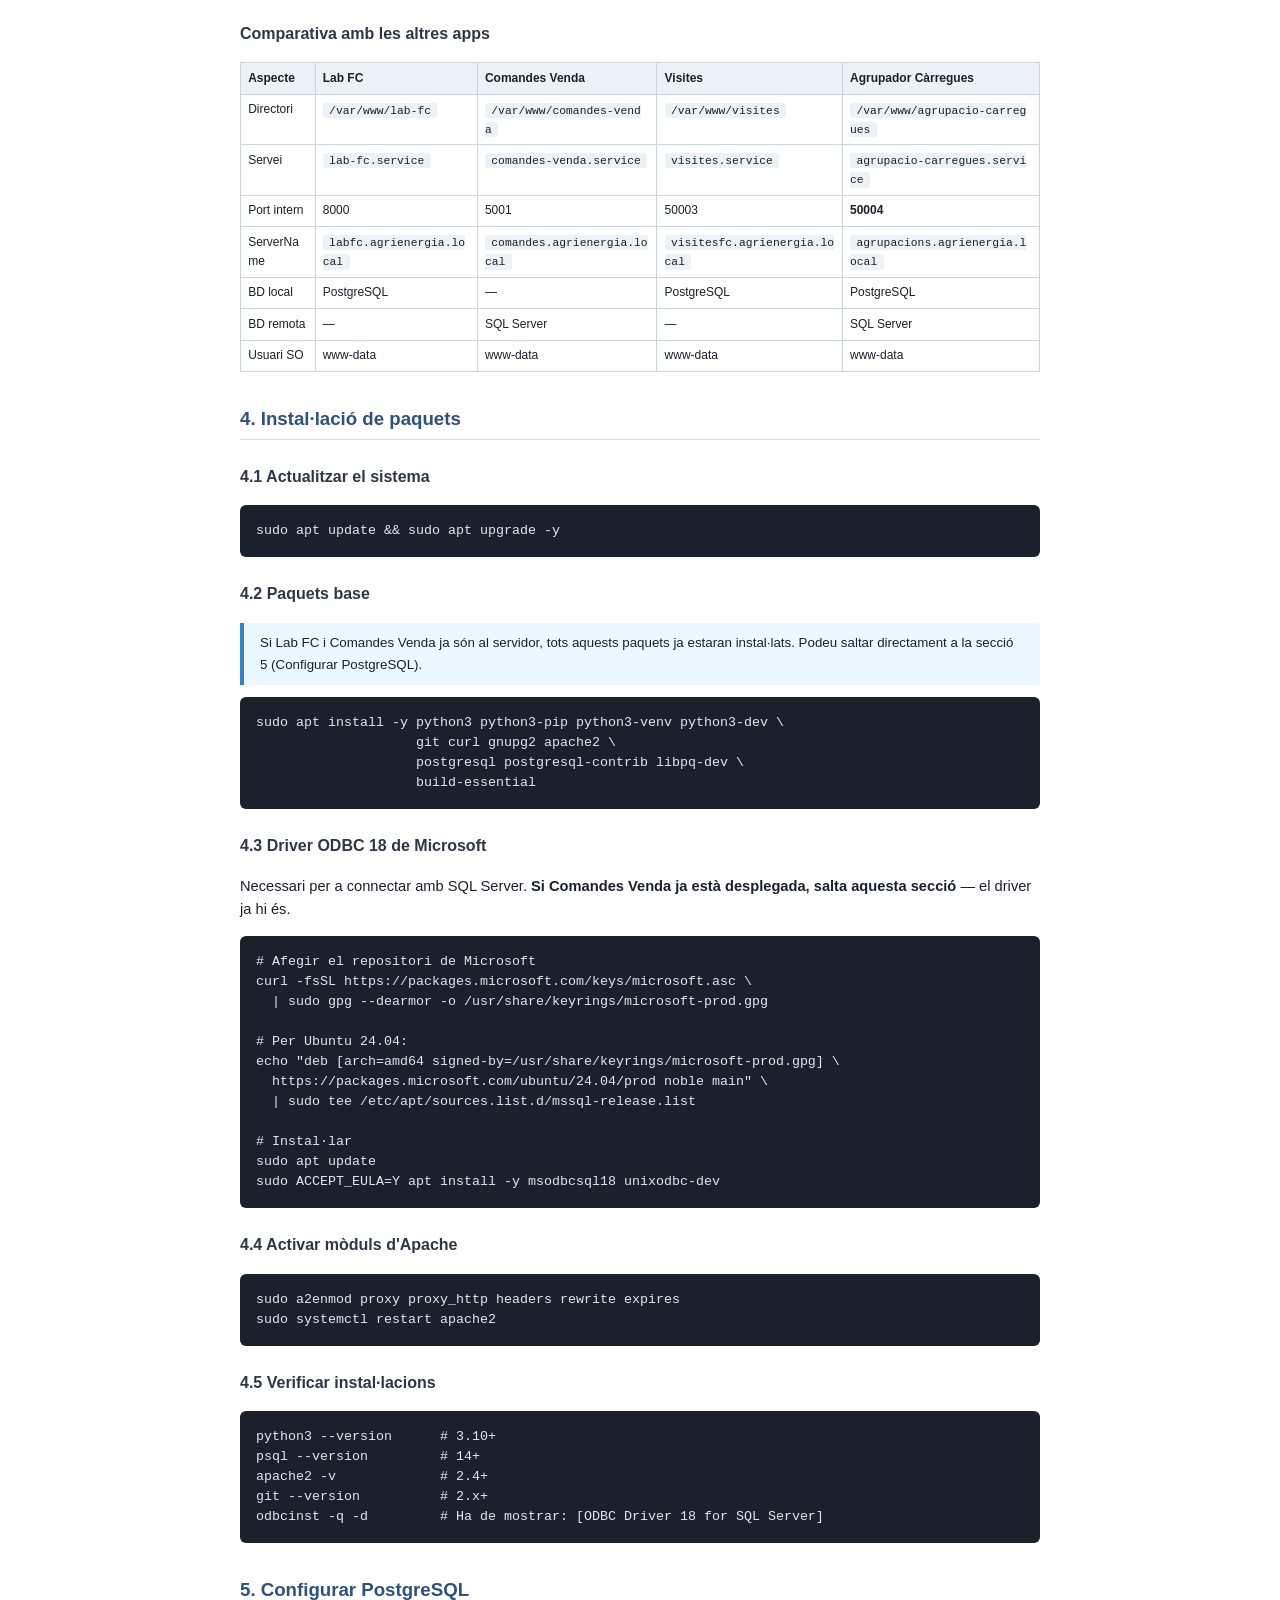
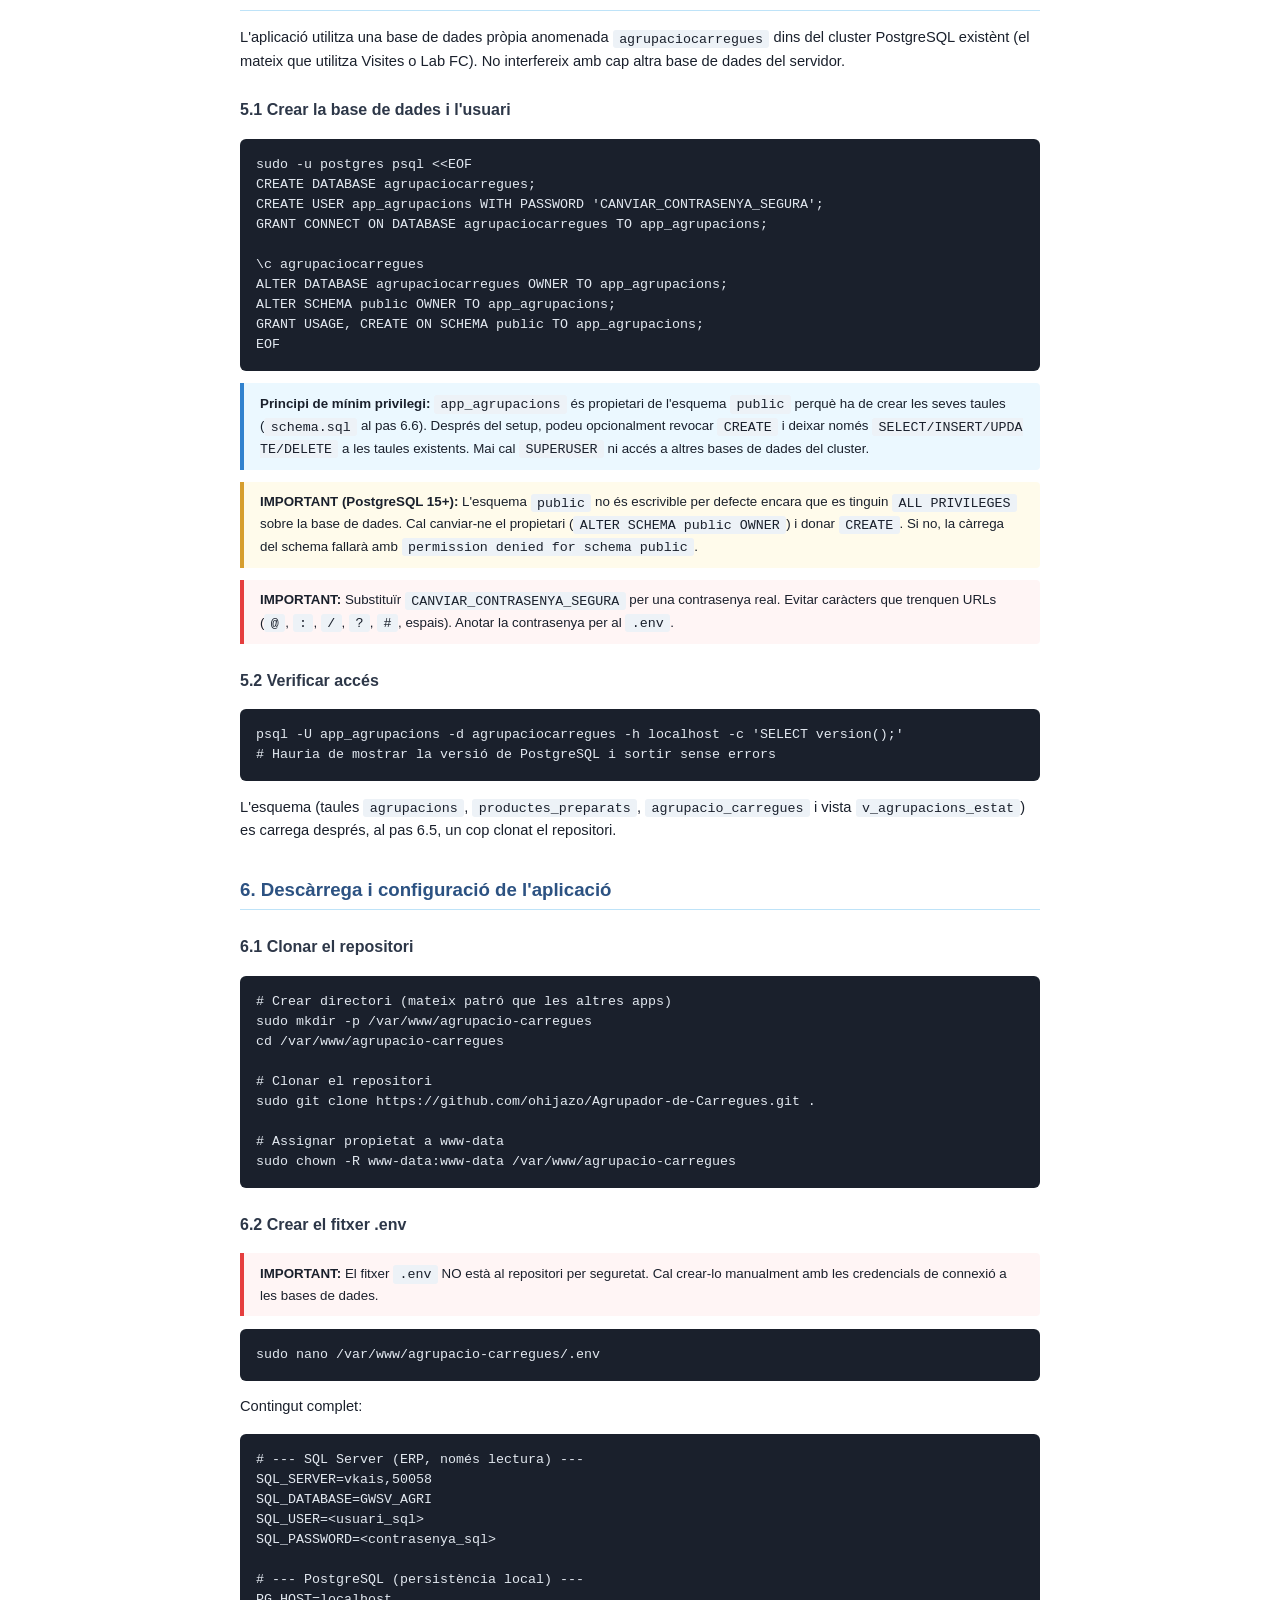
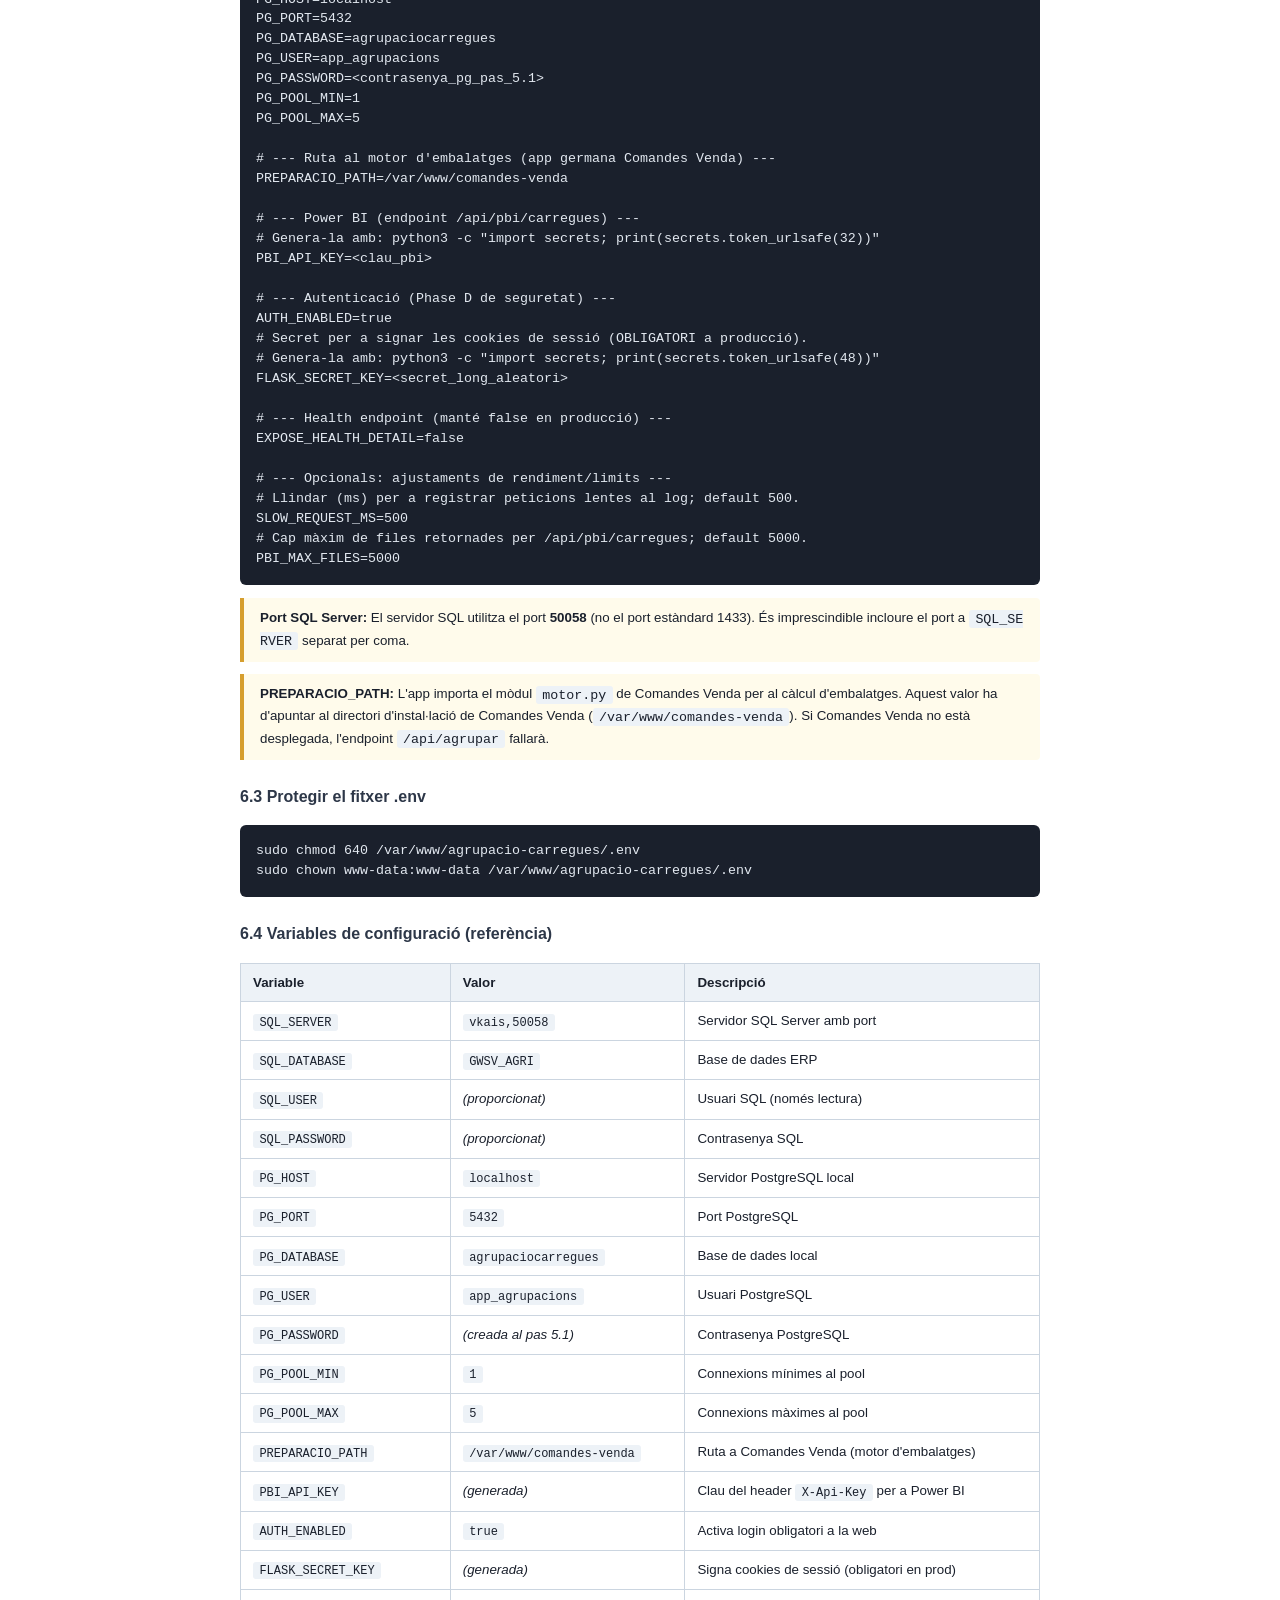
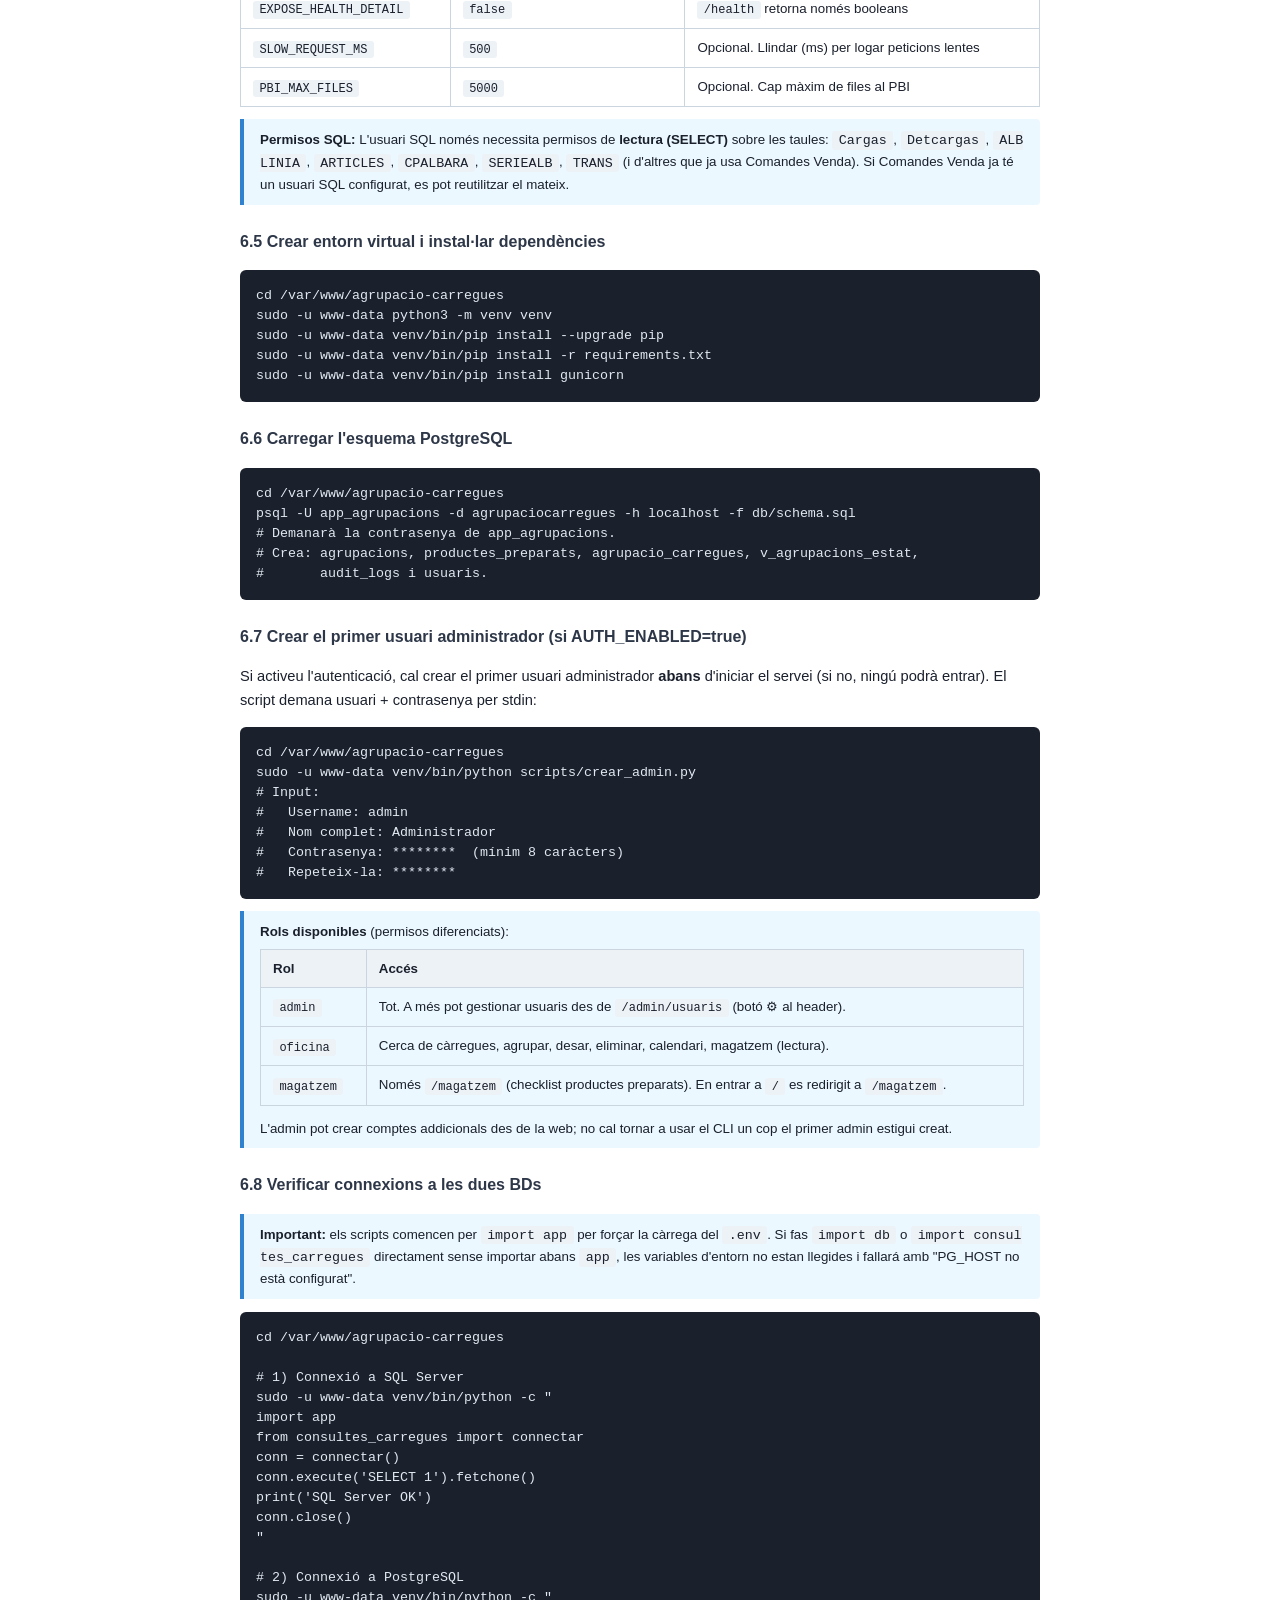
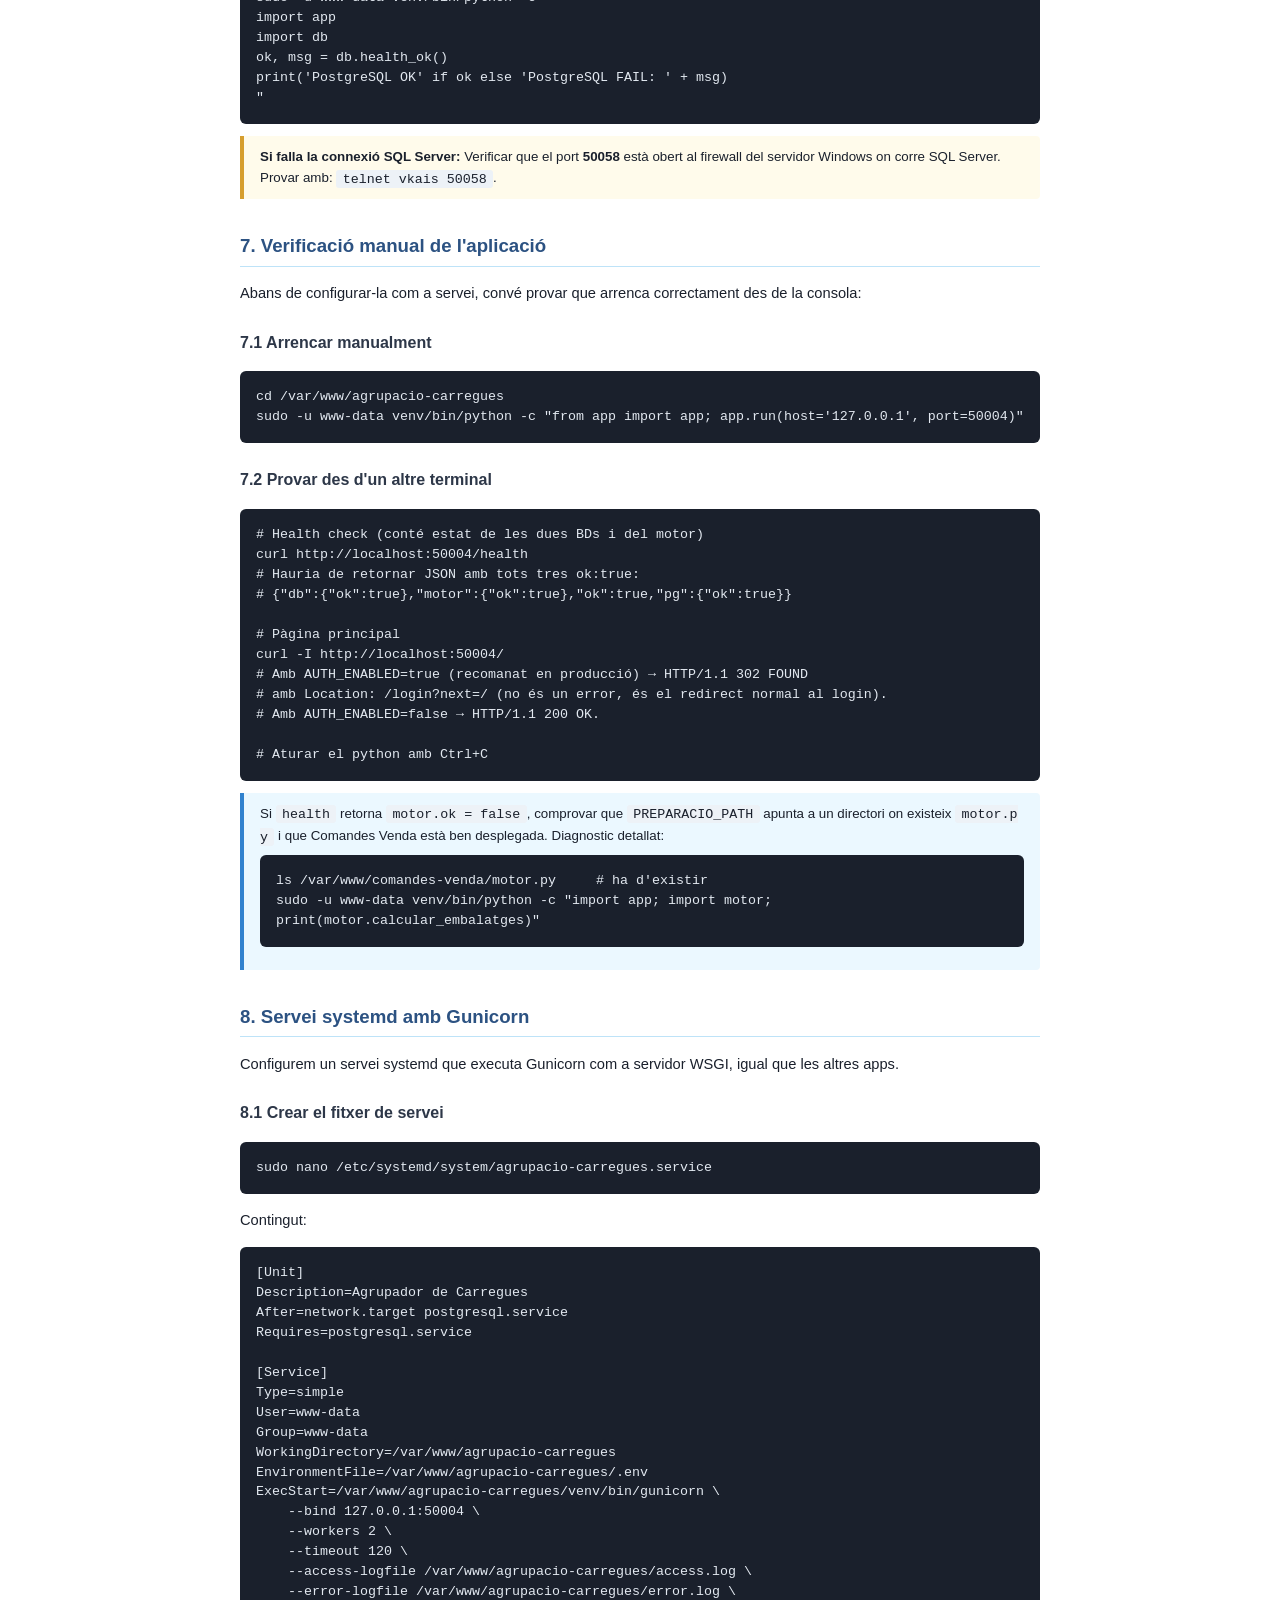
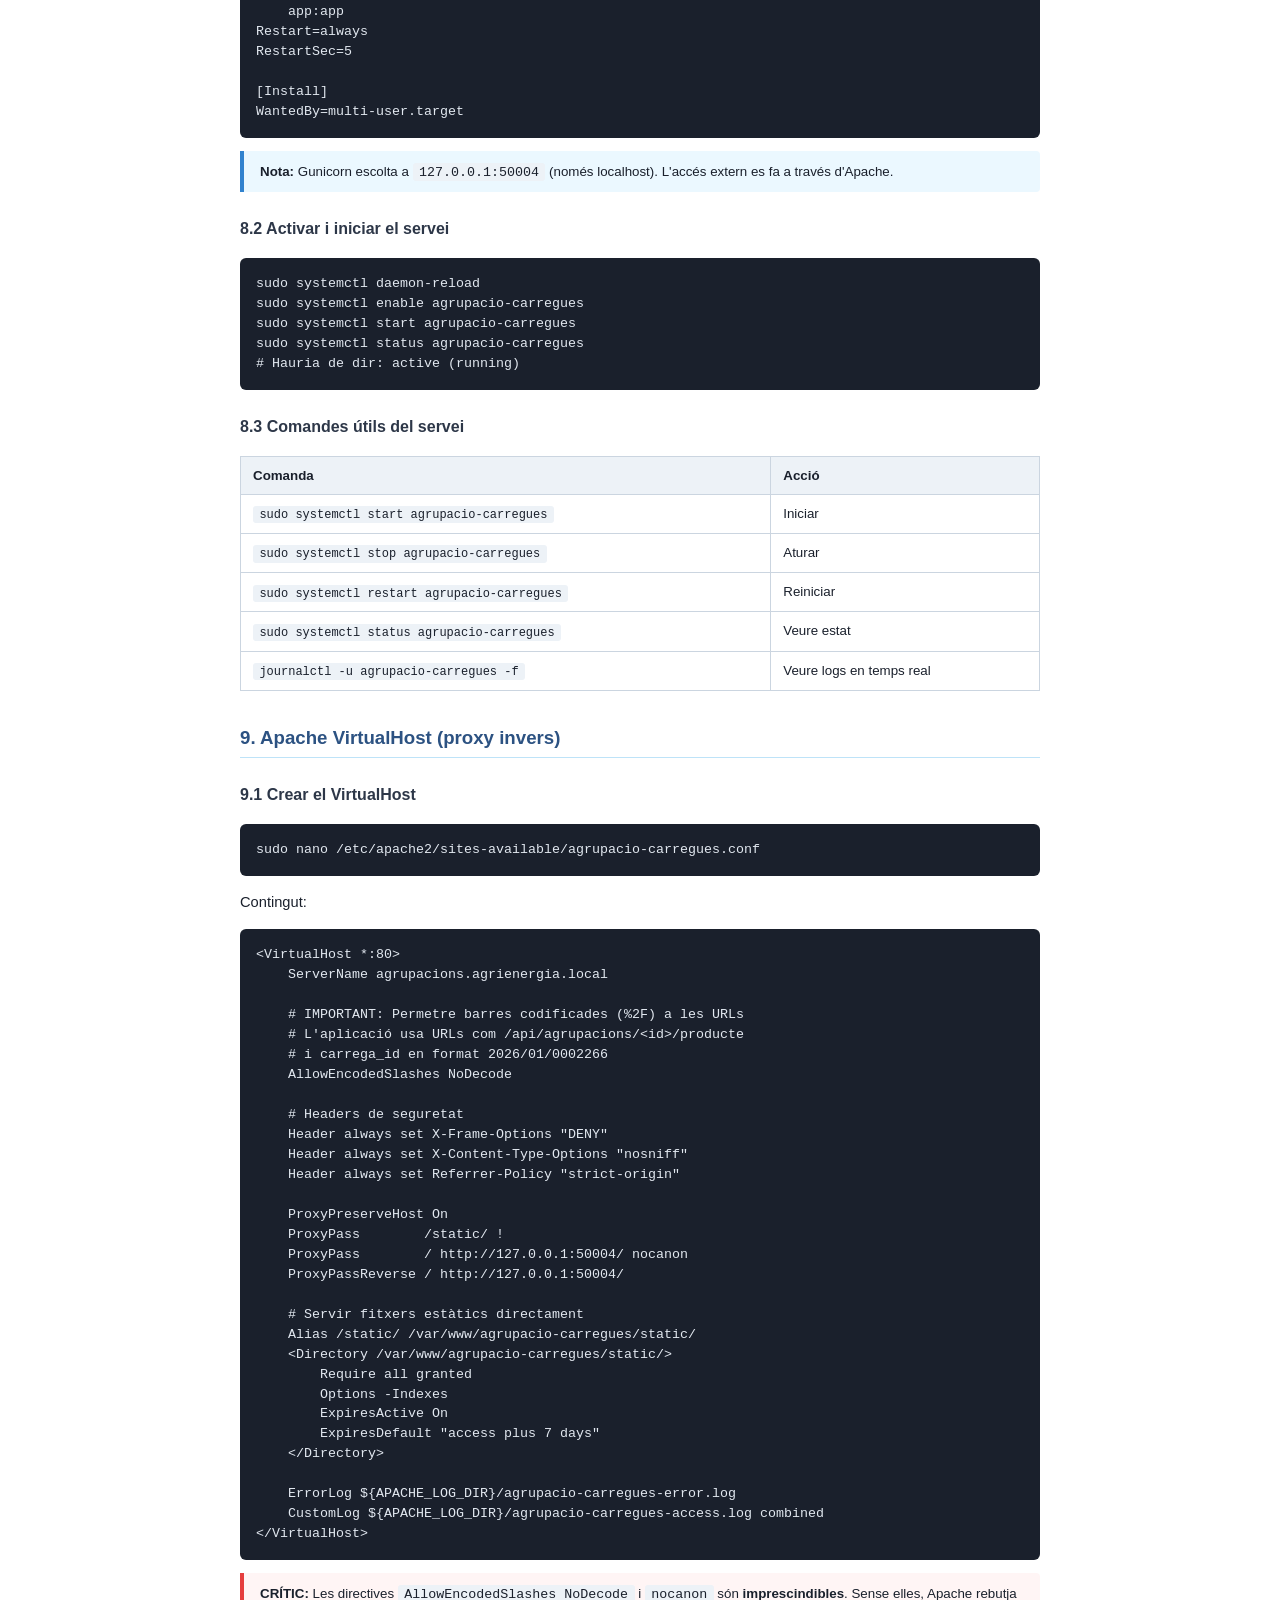
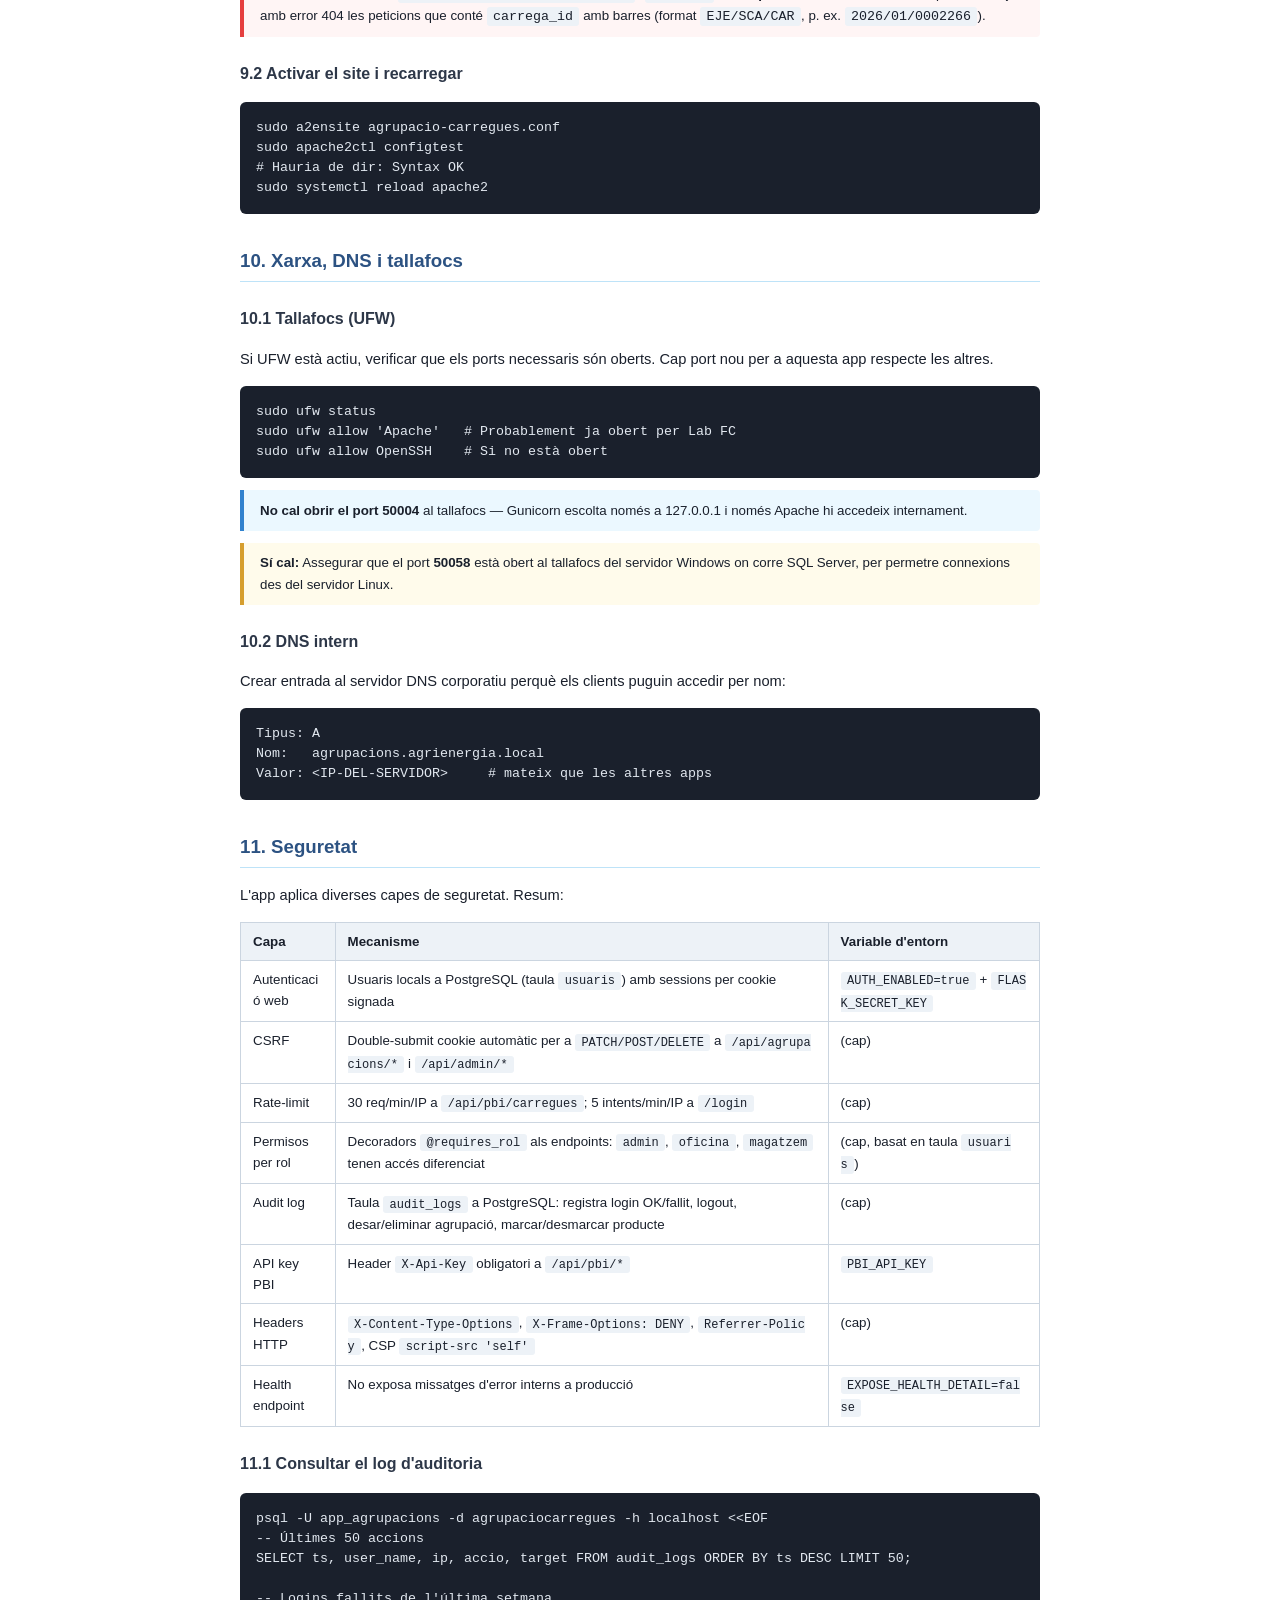
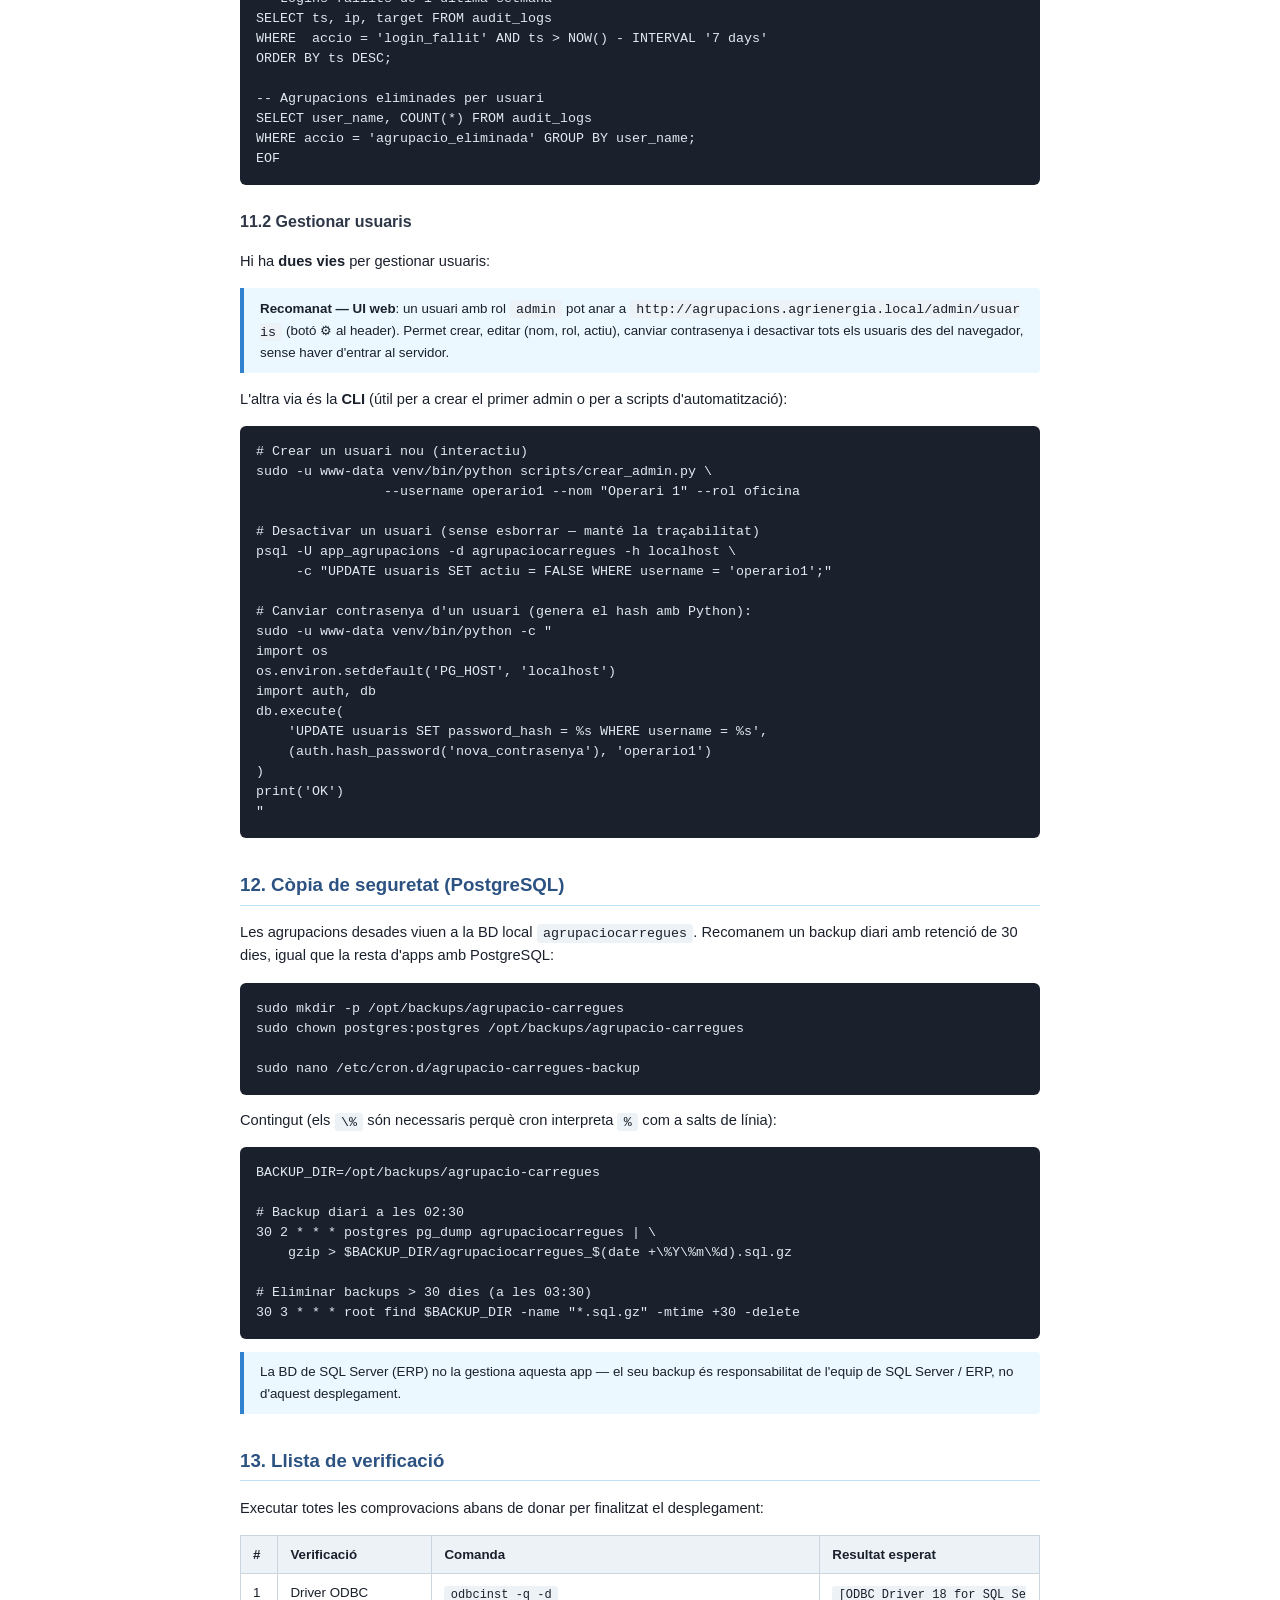
==== commit d95bdadc: "Guia 7.2: aclarir 302 amb AUTH_ENABLED i diagnostic motor.ok=false" ====
--- a/docs/guia-desplegament.html
+++ b/docs/guia-desplegament.html
@@ -432,19 +432,21 @@
 <h3>7.2 Provar des d'un altre terminal</h3>
 <pre><code># Health check (cont&eacute; estat de les dues BDs i del motor)
 curl http://localhost:50004/health
-# Hauria de retornar JSON com:
-# {"db": {"ok": true, "msg": ""},
-#  "pg": {"ok": true, "msg": ""},
-#  "motor": {"ok": true, "msg": ""}}
+# Hauria de retornar JSON amb tots tres ok:true:
+# {"db":{"ok":true},"motor":{"ok":true},"ok":true,"pg":{"ok":true}}
 
 # P&agrave;gina principal
 curl -I http://localhost:50004/
-# Hauria de retornar HTTP/1.1 200 OK
+# Amb AUTH_ENABLED=true (recomanat en producci&oacute;) → HTTP/1.1 302 FOUND
+# amb Location: /login?next=/ (no &eacute;s un error, &eacute;s el redirect normal al login).
+# Amb AUTH_ENABLED=false → HTTP/1.1 200 OK.
 
 # Aturar el python amb Ctrl+C</code></pre>
 
 <div class="info">
-    Si <code>health</code> retorna <code>motor.ok = false</code>, comprovar que <code>PREPARACIO_PATH</code> apunta a un directori on existeix <code>motor.py</code> i que Comandes Venda est&agrave; ben desplegada.
+    Si <code>health</code> retorna <code>motor.ok = false</code>, comprovar que <code>PREPARACIO_PATH</code> apunta a un directori on existeix <code>motor.py</code> i que Comandes Venda est&agrave; ben desplegada. Diagnostic detallat:
+    <pre style="margin-top:.5rem;"><code>ls /var/www/comandes-venda/motor.py     # ha d'existir
+sudo -u www-data venv/bin/python -c "import app; import motor; print(motor.calcular_embalatges)"</code></pre>
 </div>
 
 <!-- 8. SERVEI SYSTEMD -->
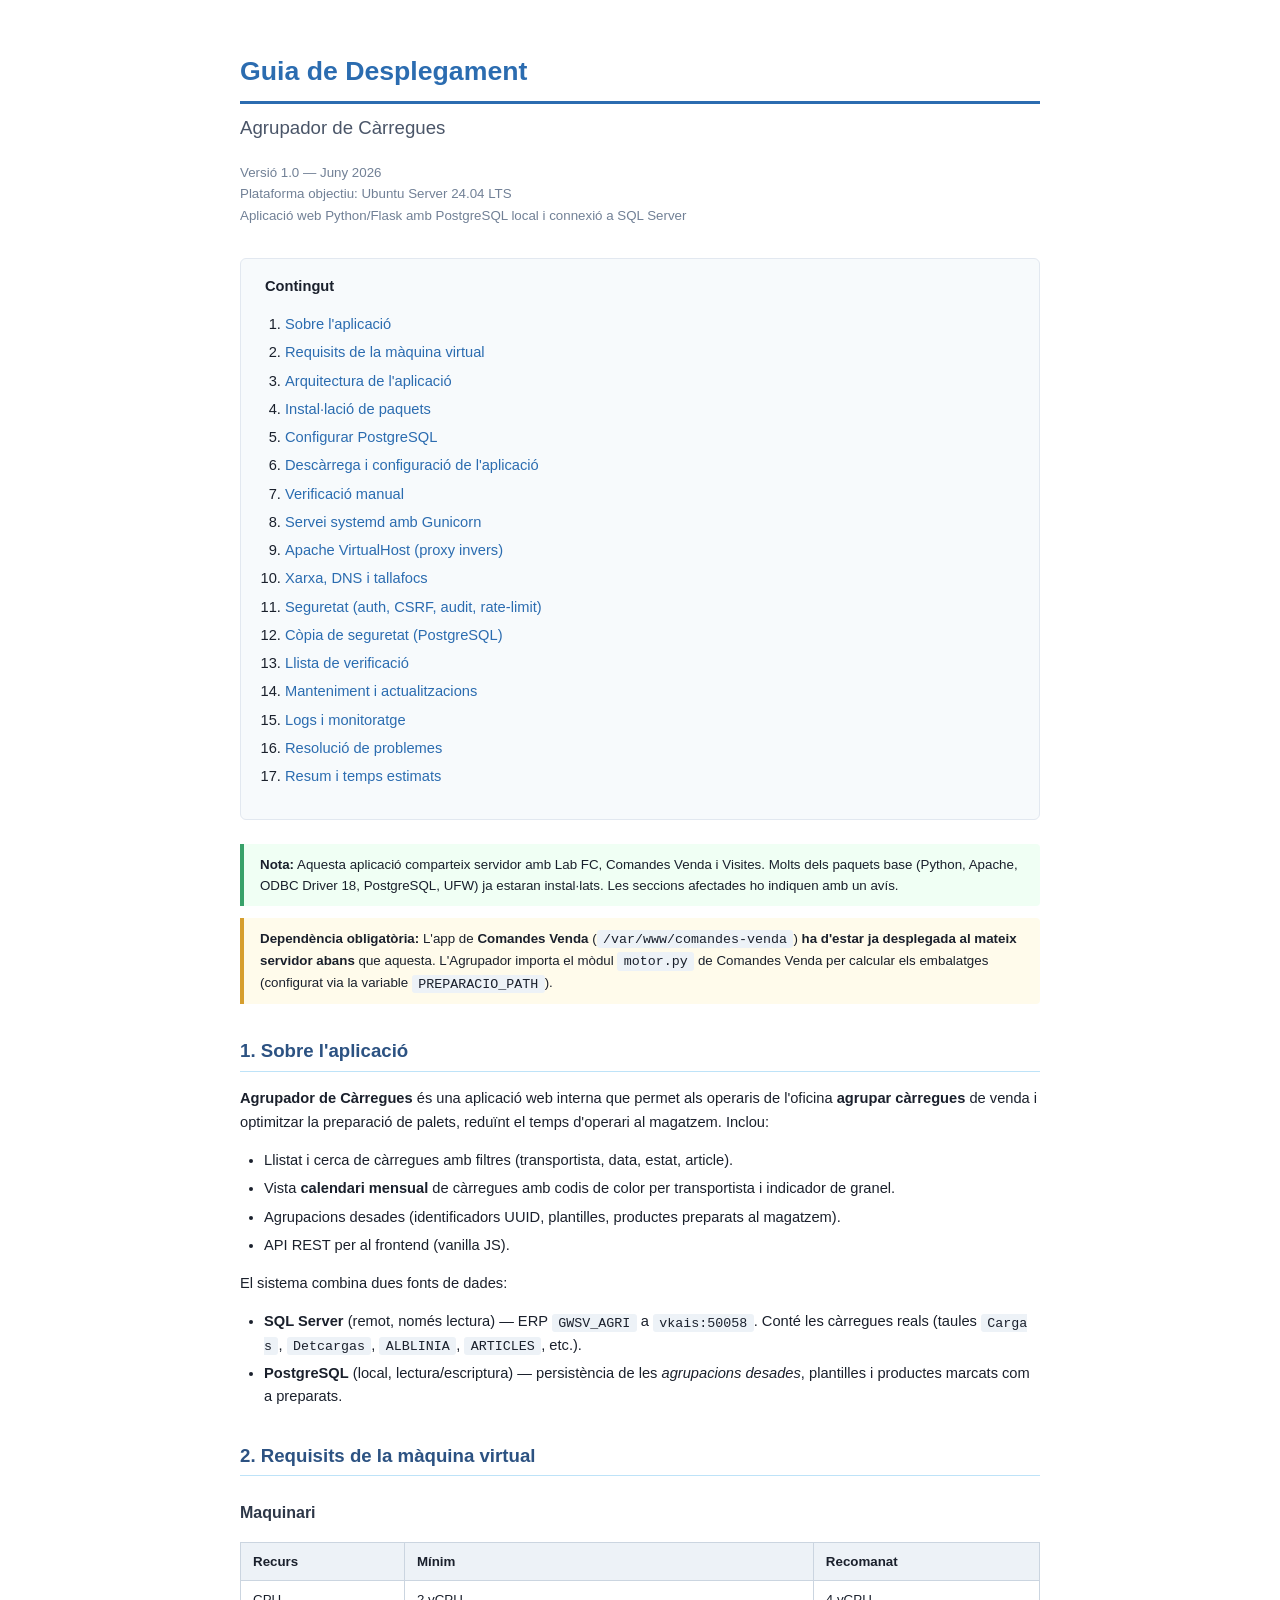
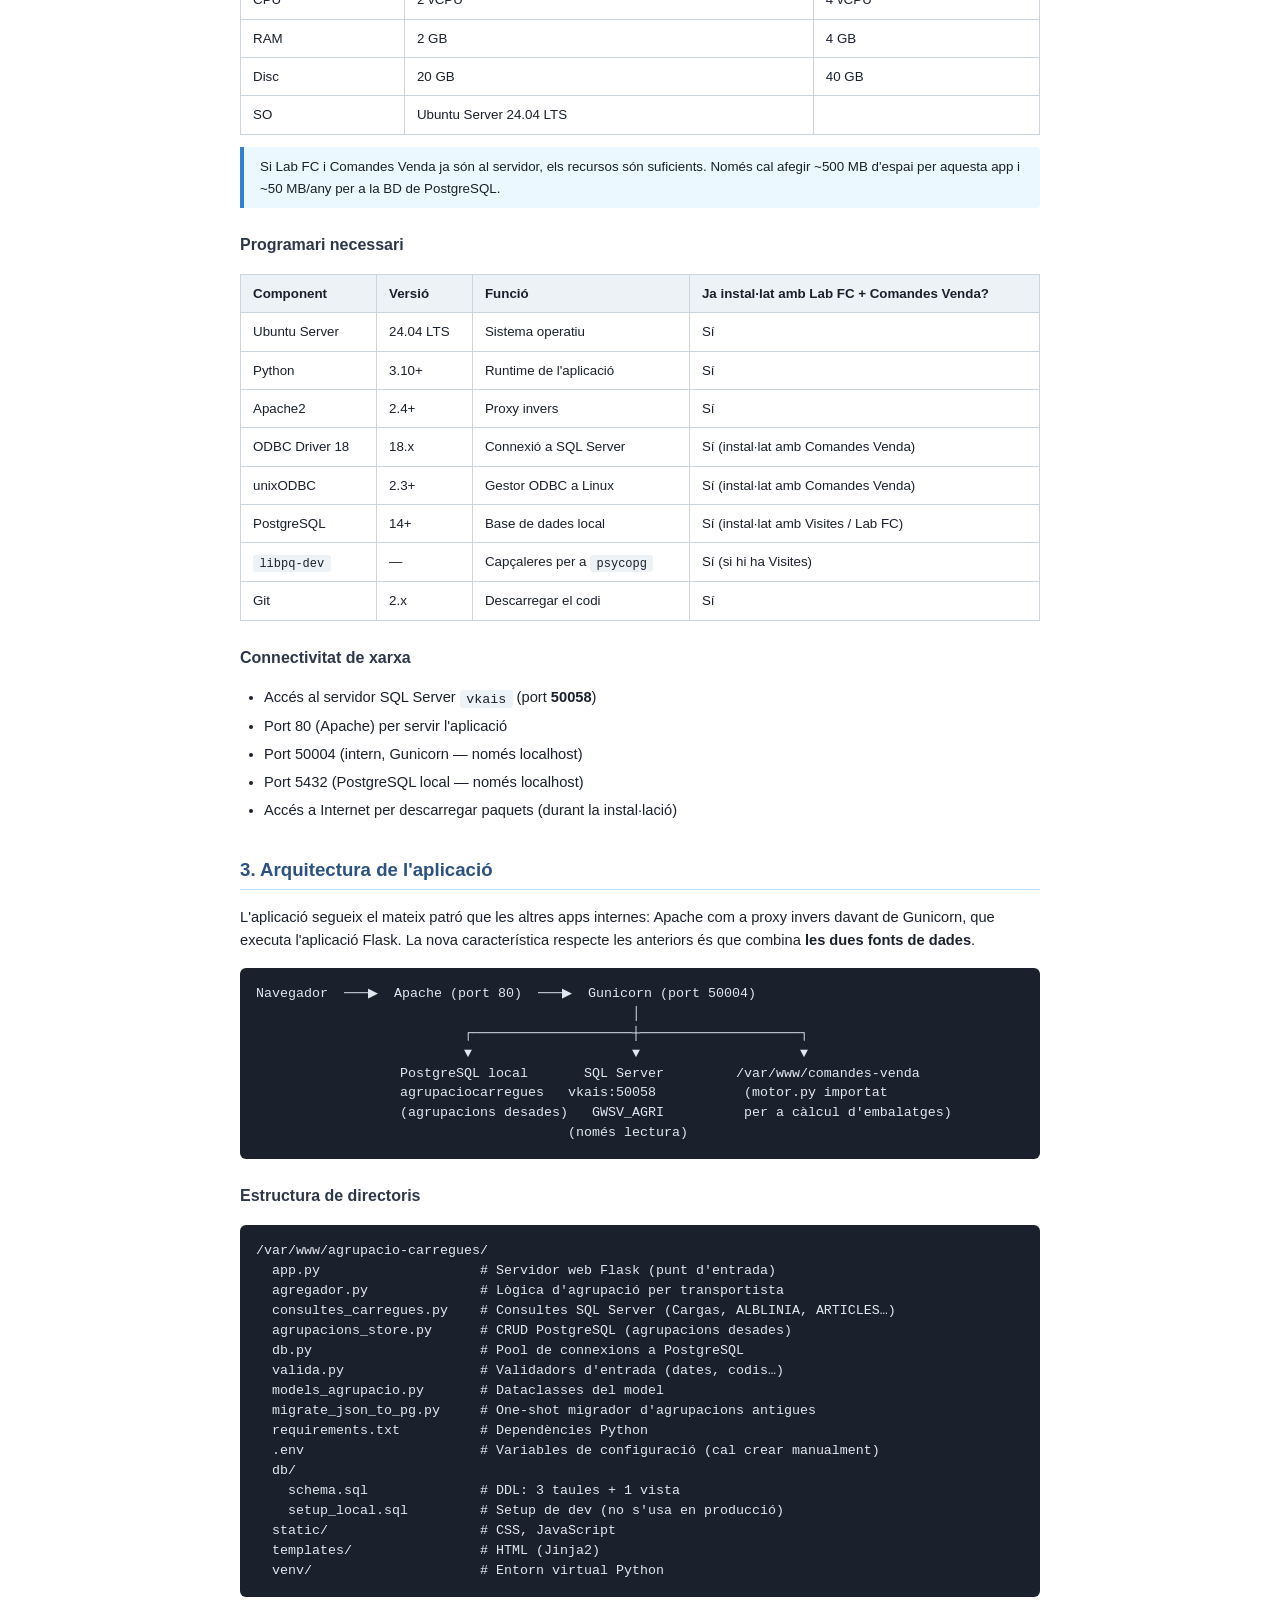
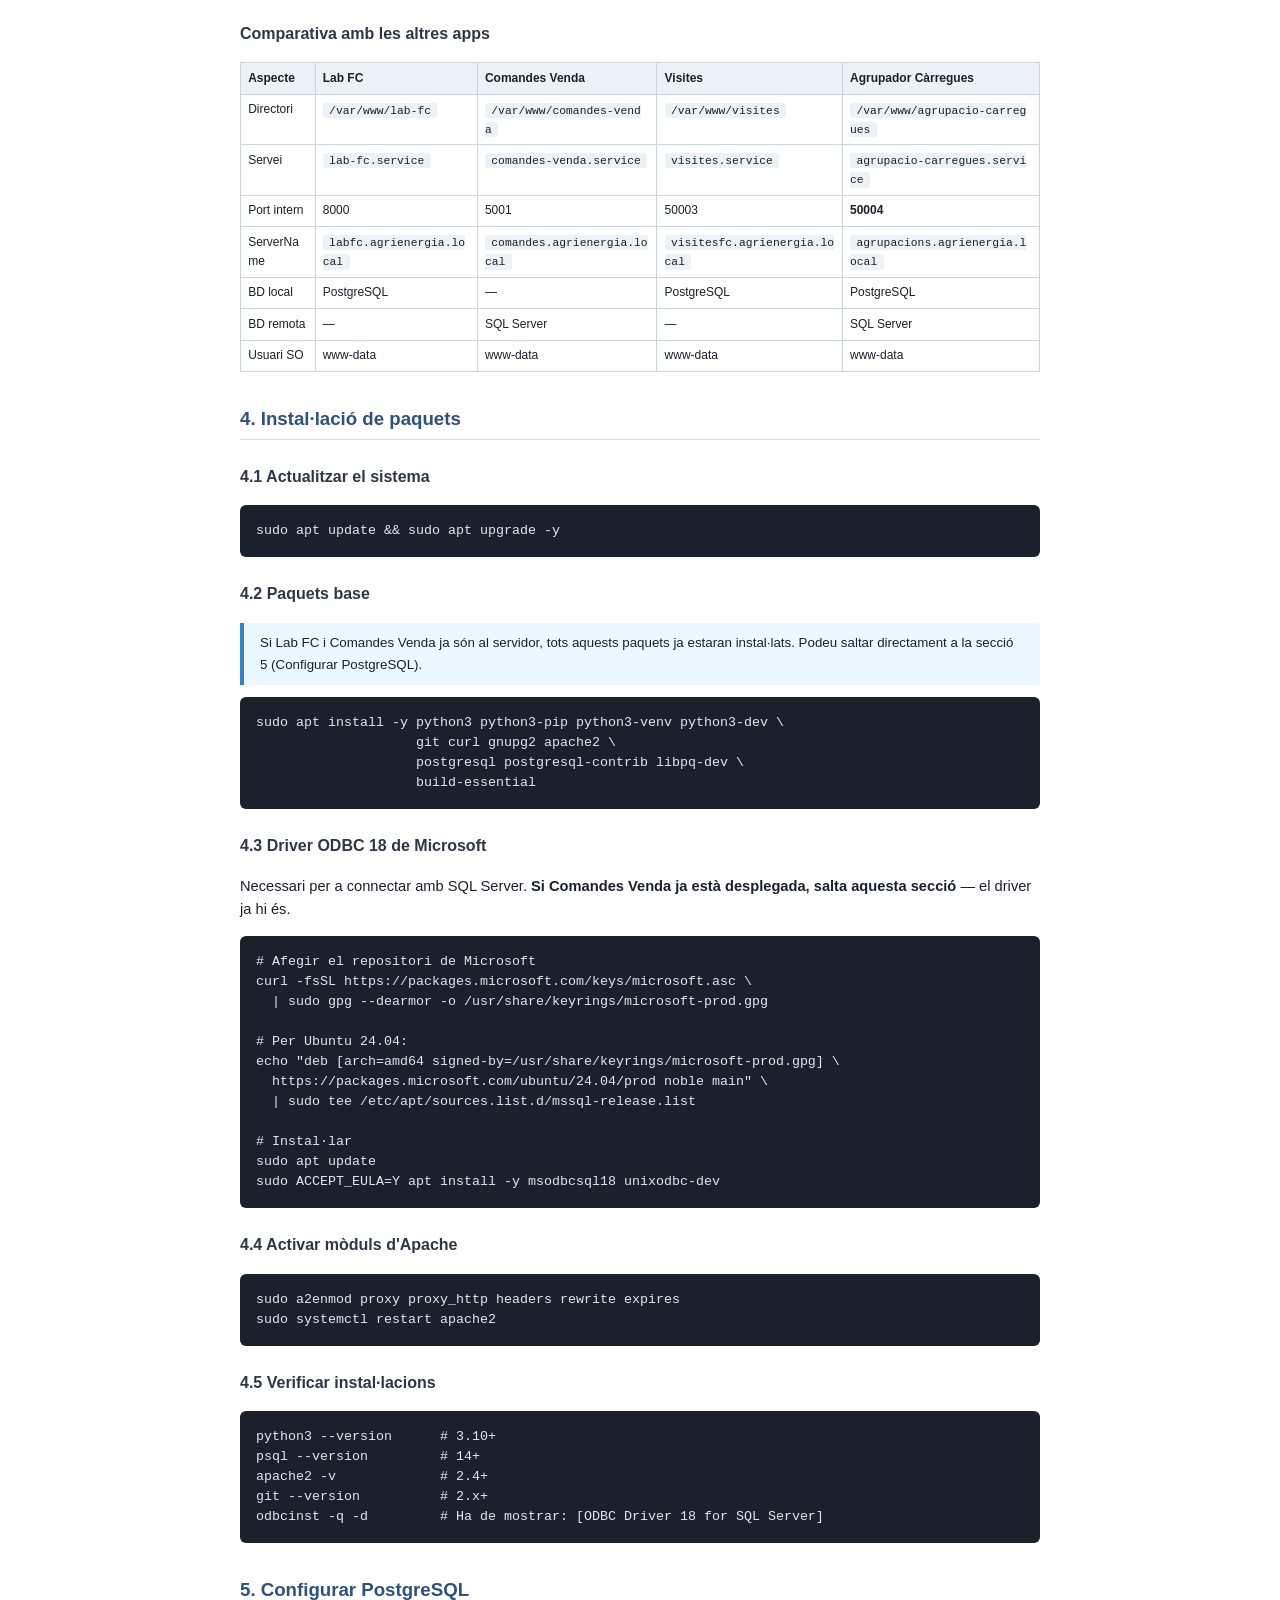
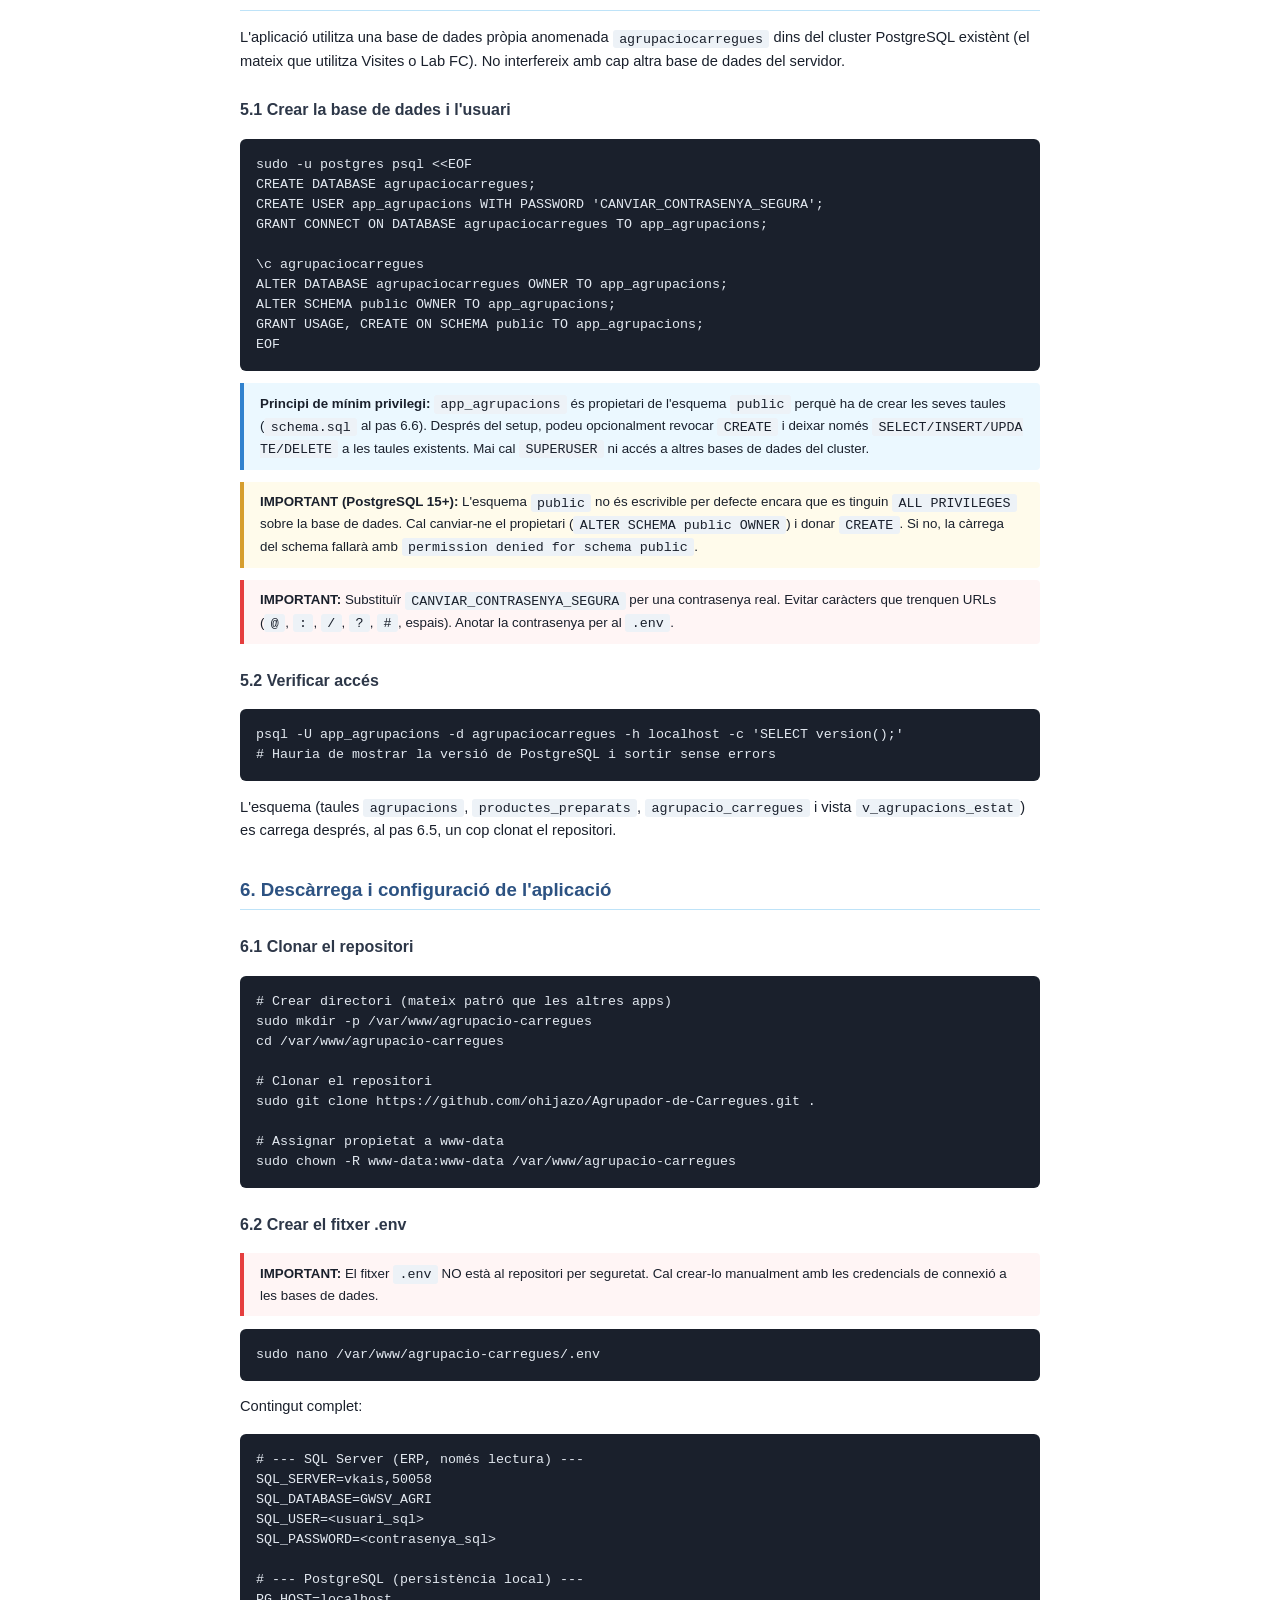
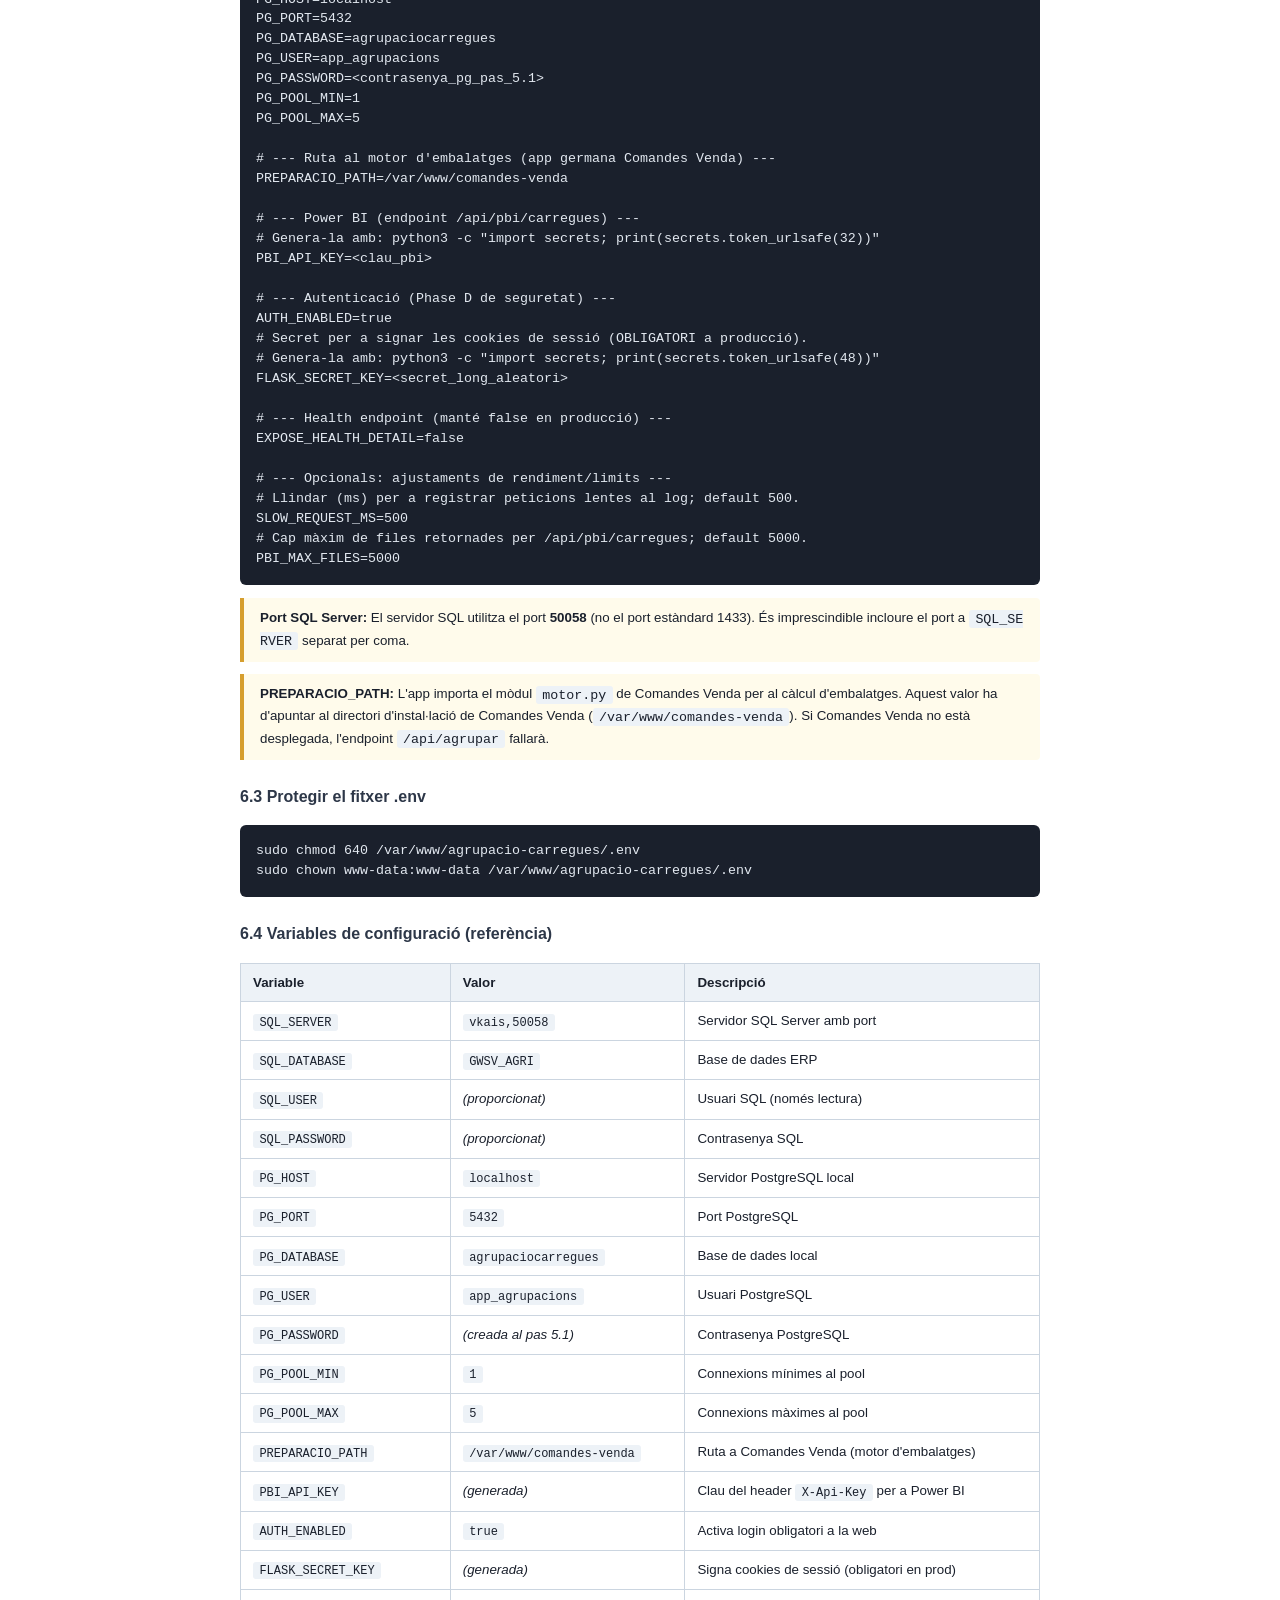
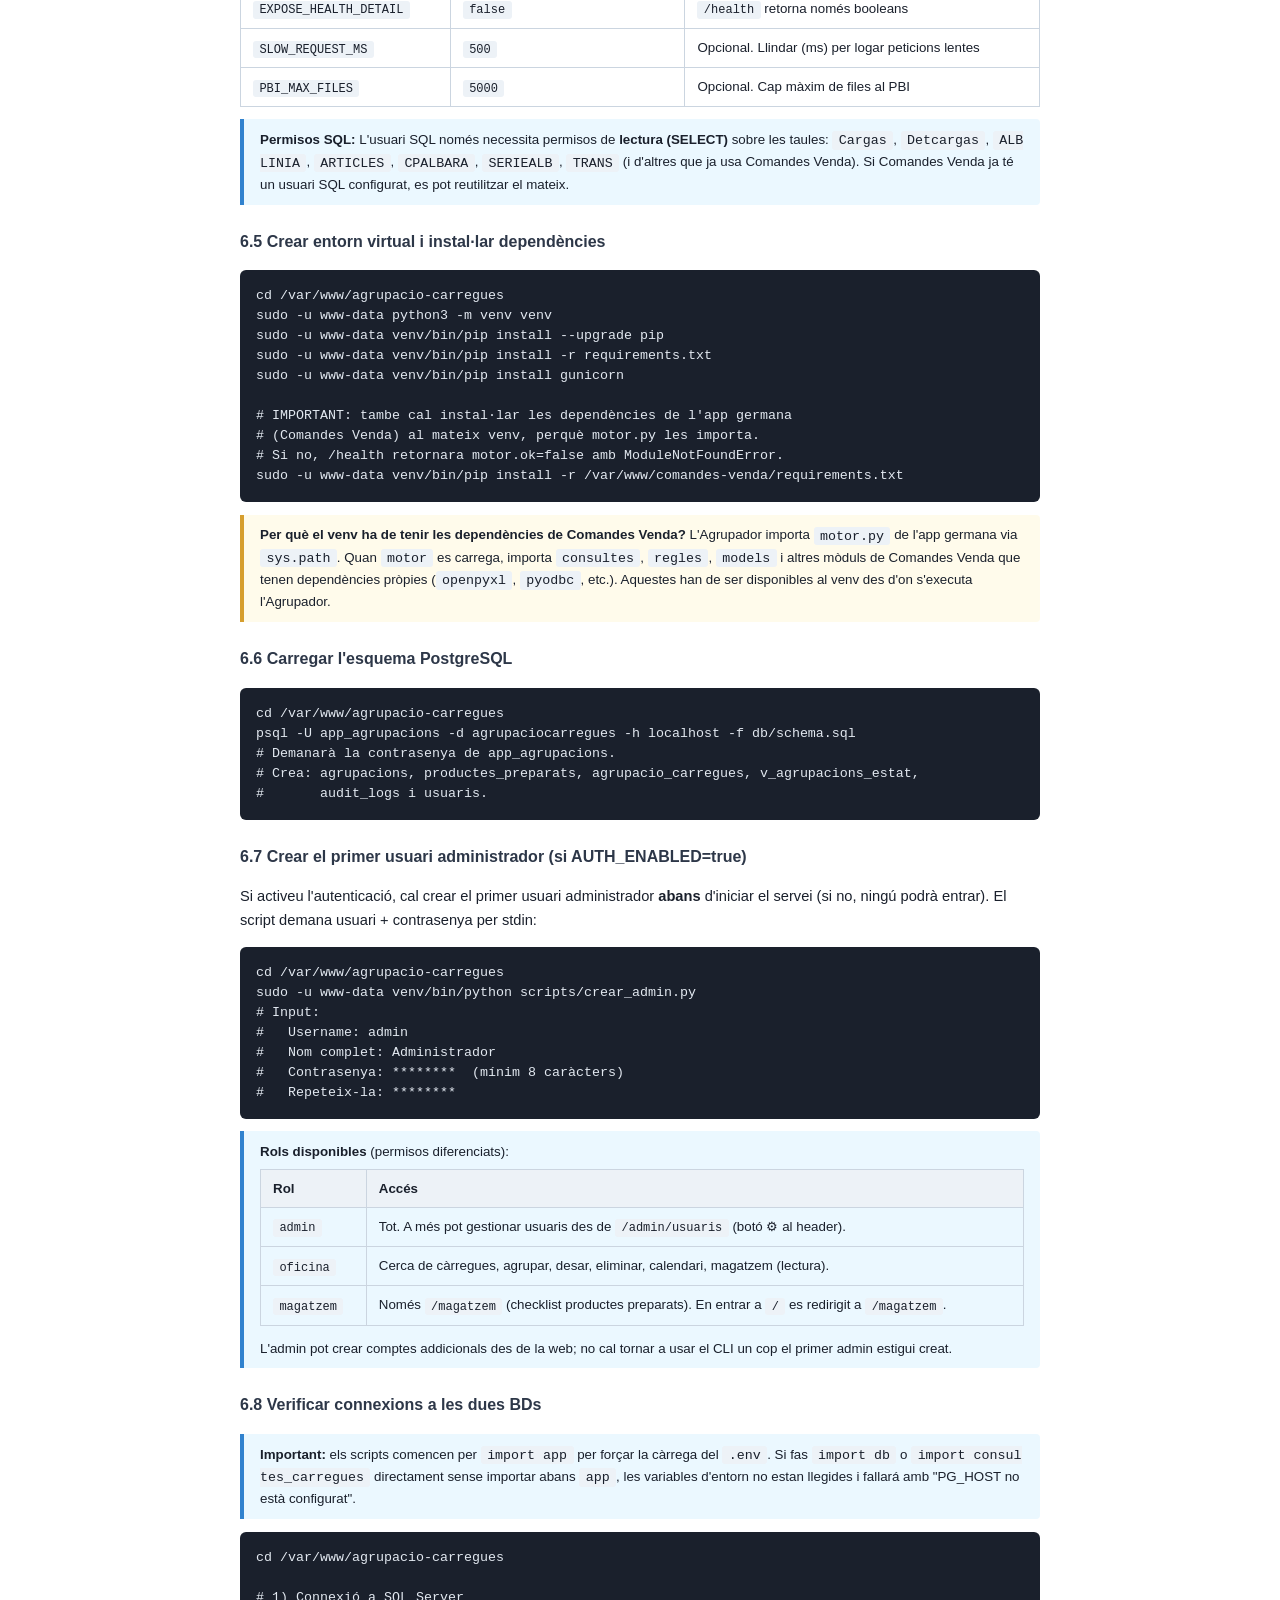
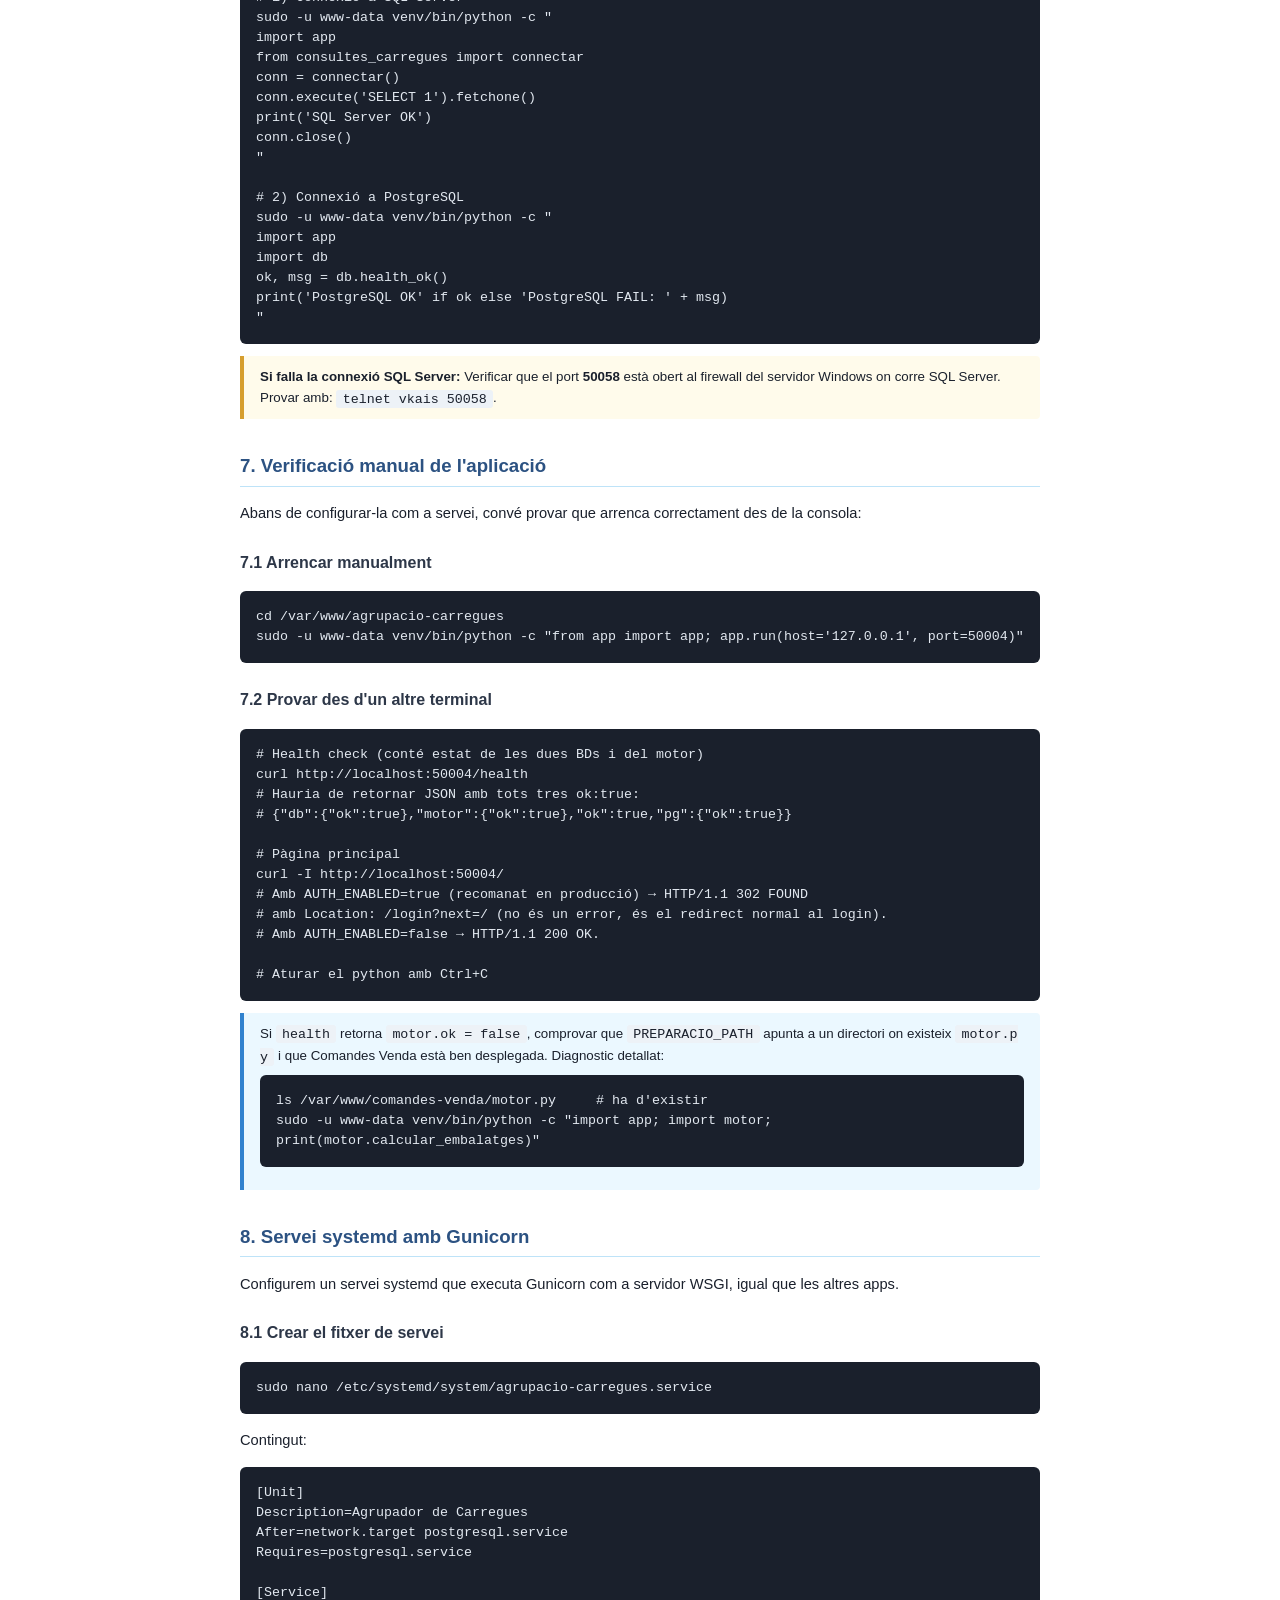
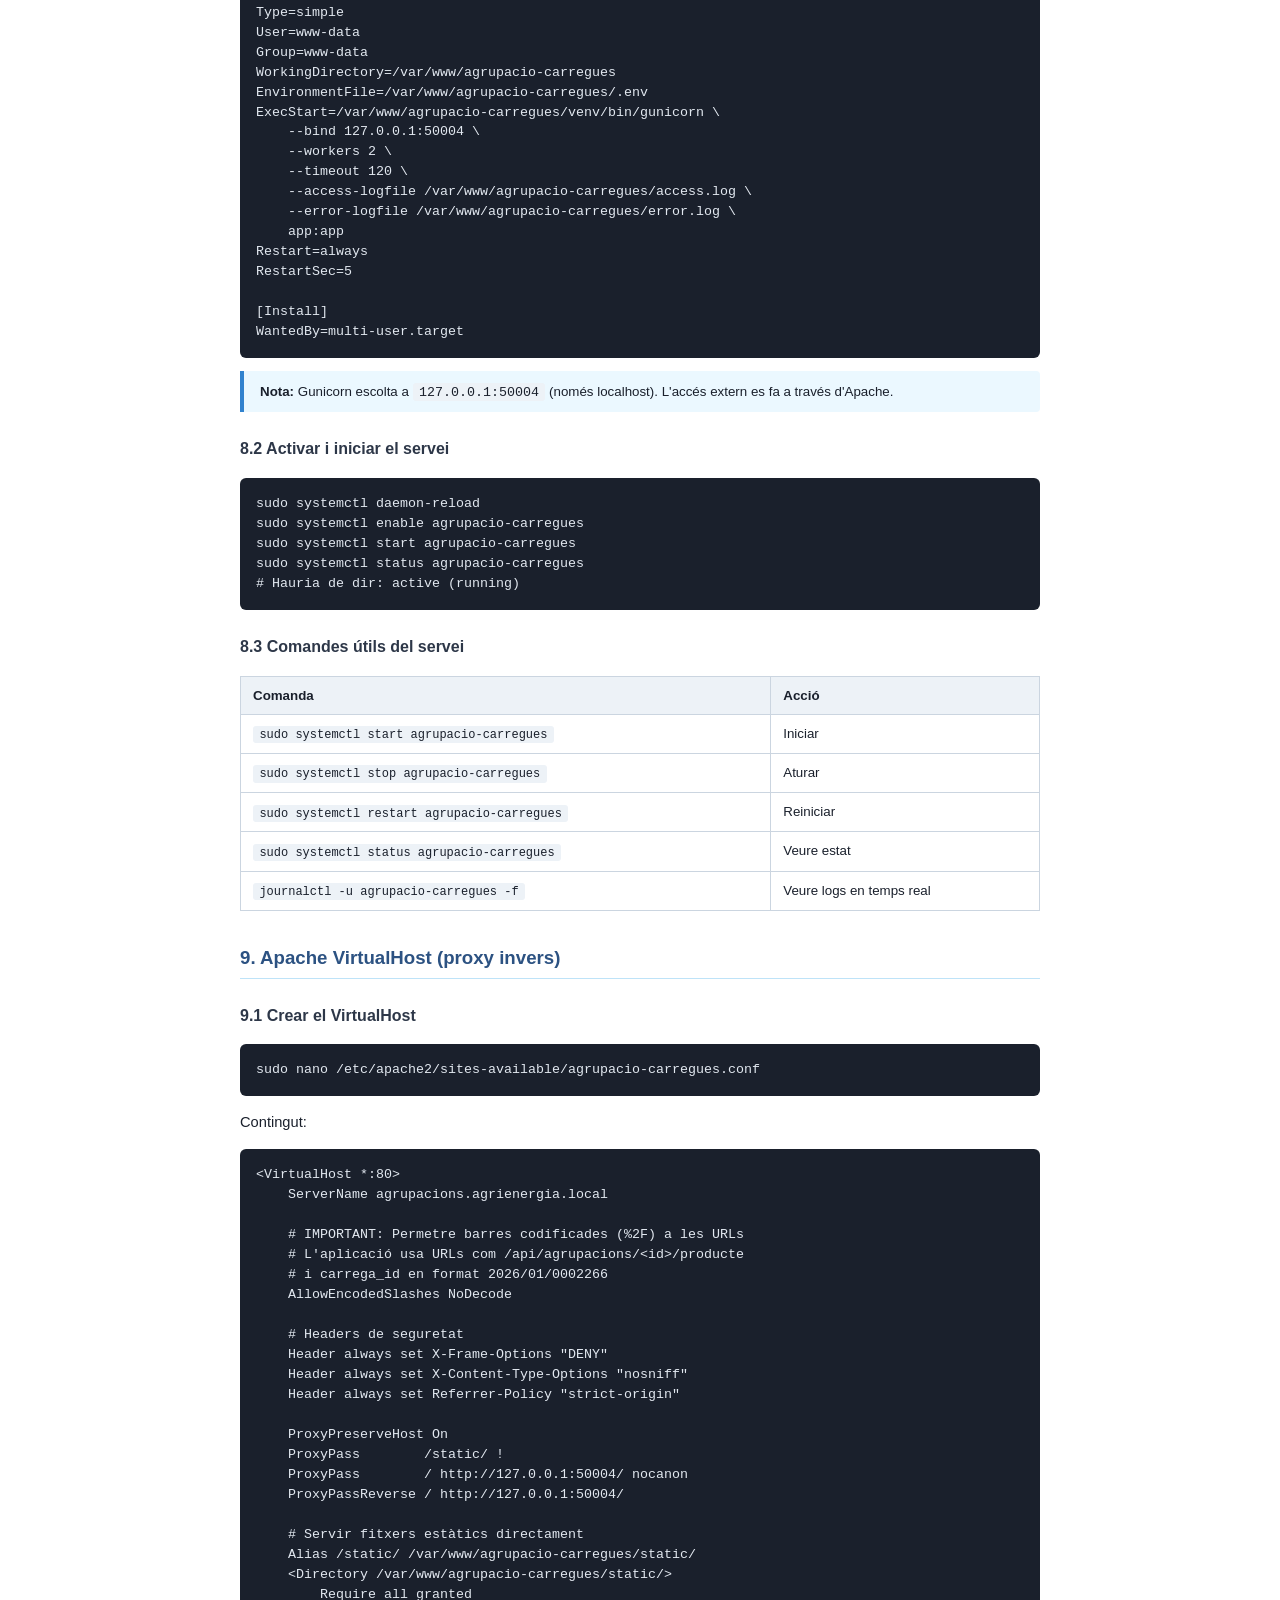
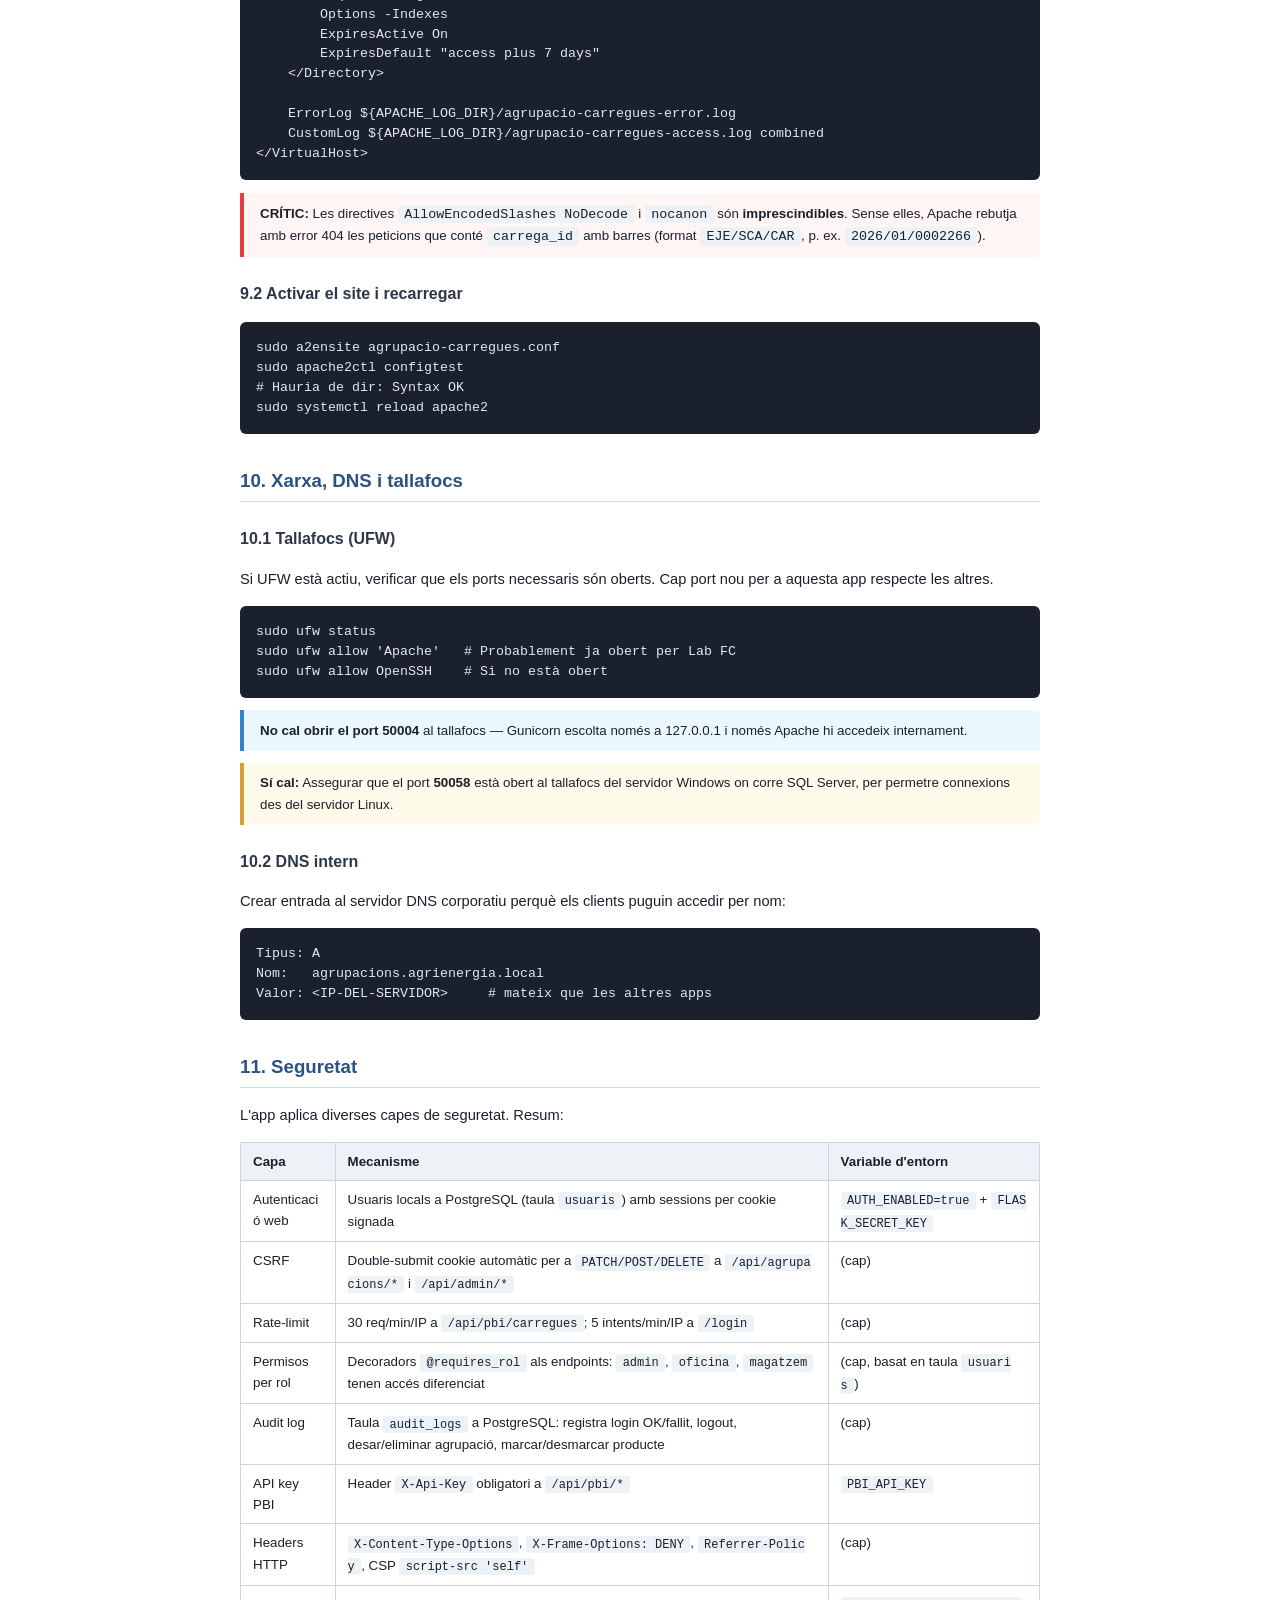
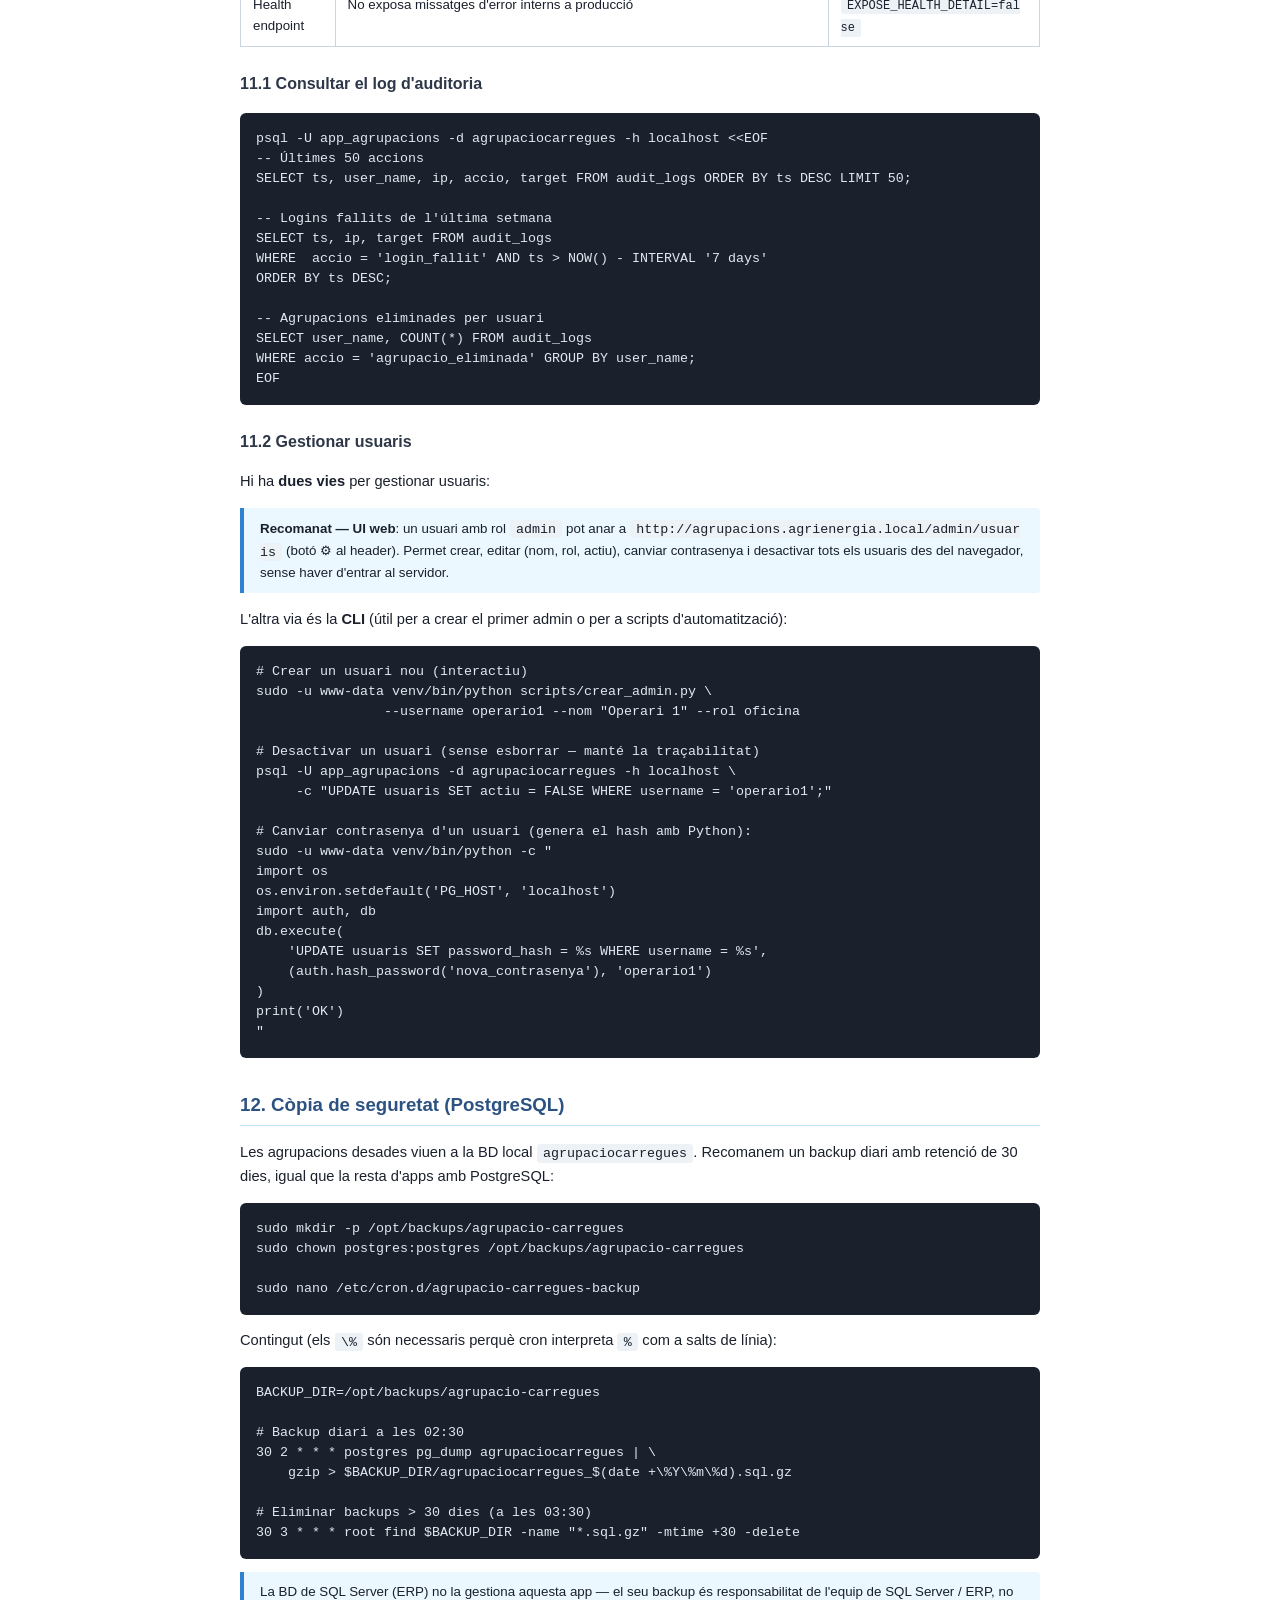
==== commit 36d4fcd9: "Guia 6.5: instal·lar tambe deps de Comandes Venda al venv (motor.py les requereix)" ====
--- a/docs/guia-desplegament.html
+++ b/docs/guia-desplegament.html
@@ -362,7 +362,16 @@
 sudo -u www-data python3 -m venv venv
 sudo -u www-data venv/bin/pip install --upgrade pip
 sudo -u www-data venv/bin/pip install -r requirements.txt
-sudo -u www-data venv/bin/pip install gunicorn</code></pre>
+sudo -u www-data venv/bin/pip install gunicorn
+
+# IMPORTANT: tambe cal instal·lar les depend&egrave;ncies de l'app germana
+# (Comandes Venda) al mateix venv, perqu&egrave; motor.py les importa.
+# Si no, /health retornara motor.ok=false amb ModuleNotFoundError.
+sudo -u www-data venv/bin/pip install -r /var/www/comandes-venda/requirements.txt</code></pre>
+
+<div class="warning">
+    <strong>Per qu&egrave; el venv ha de tenir les depend&egrave;ncies de Comandes Venda?</strong> L'Agrupador importa <code>motor.py</code> de l'app germana via <code>sys.path</code>. Quan <code>motor</code> es carrega, importa <code>consultes</code>, <code>regles</code>, <code>models</code> i altres m&ograve;duls de Comandes Venda que tenen depend&egrave;ncies pr&ograve;pies (<code>openpyxl</code>, <code>pyodbc</code>, etc.). Aquestes han de ser disponibles al venv des d'on s'executa l'Agrupador.
+</div>
 
 <h3>6.6 Carregar l'esquema PostgreSQL</h3>
 <pre><code>cd /var/www/agrupacio-carregues
